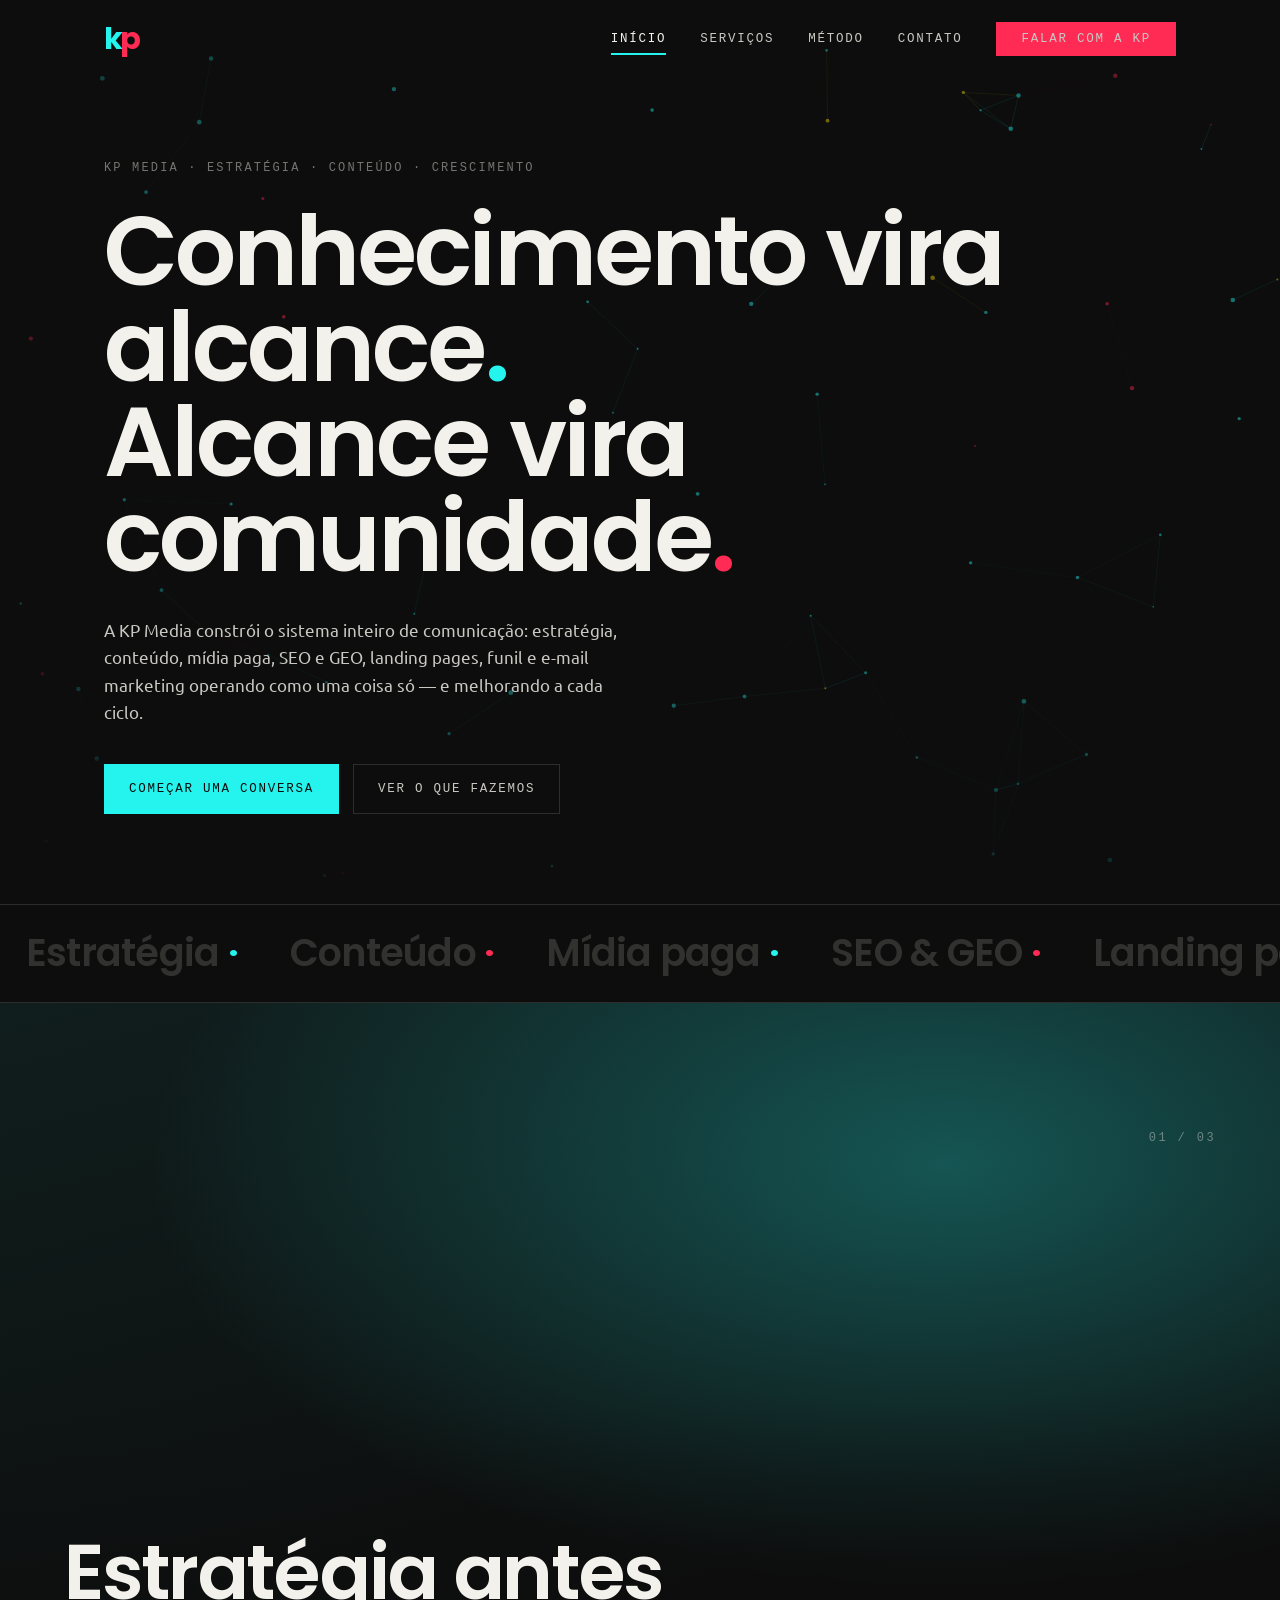
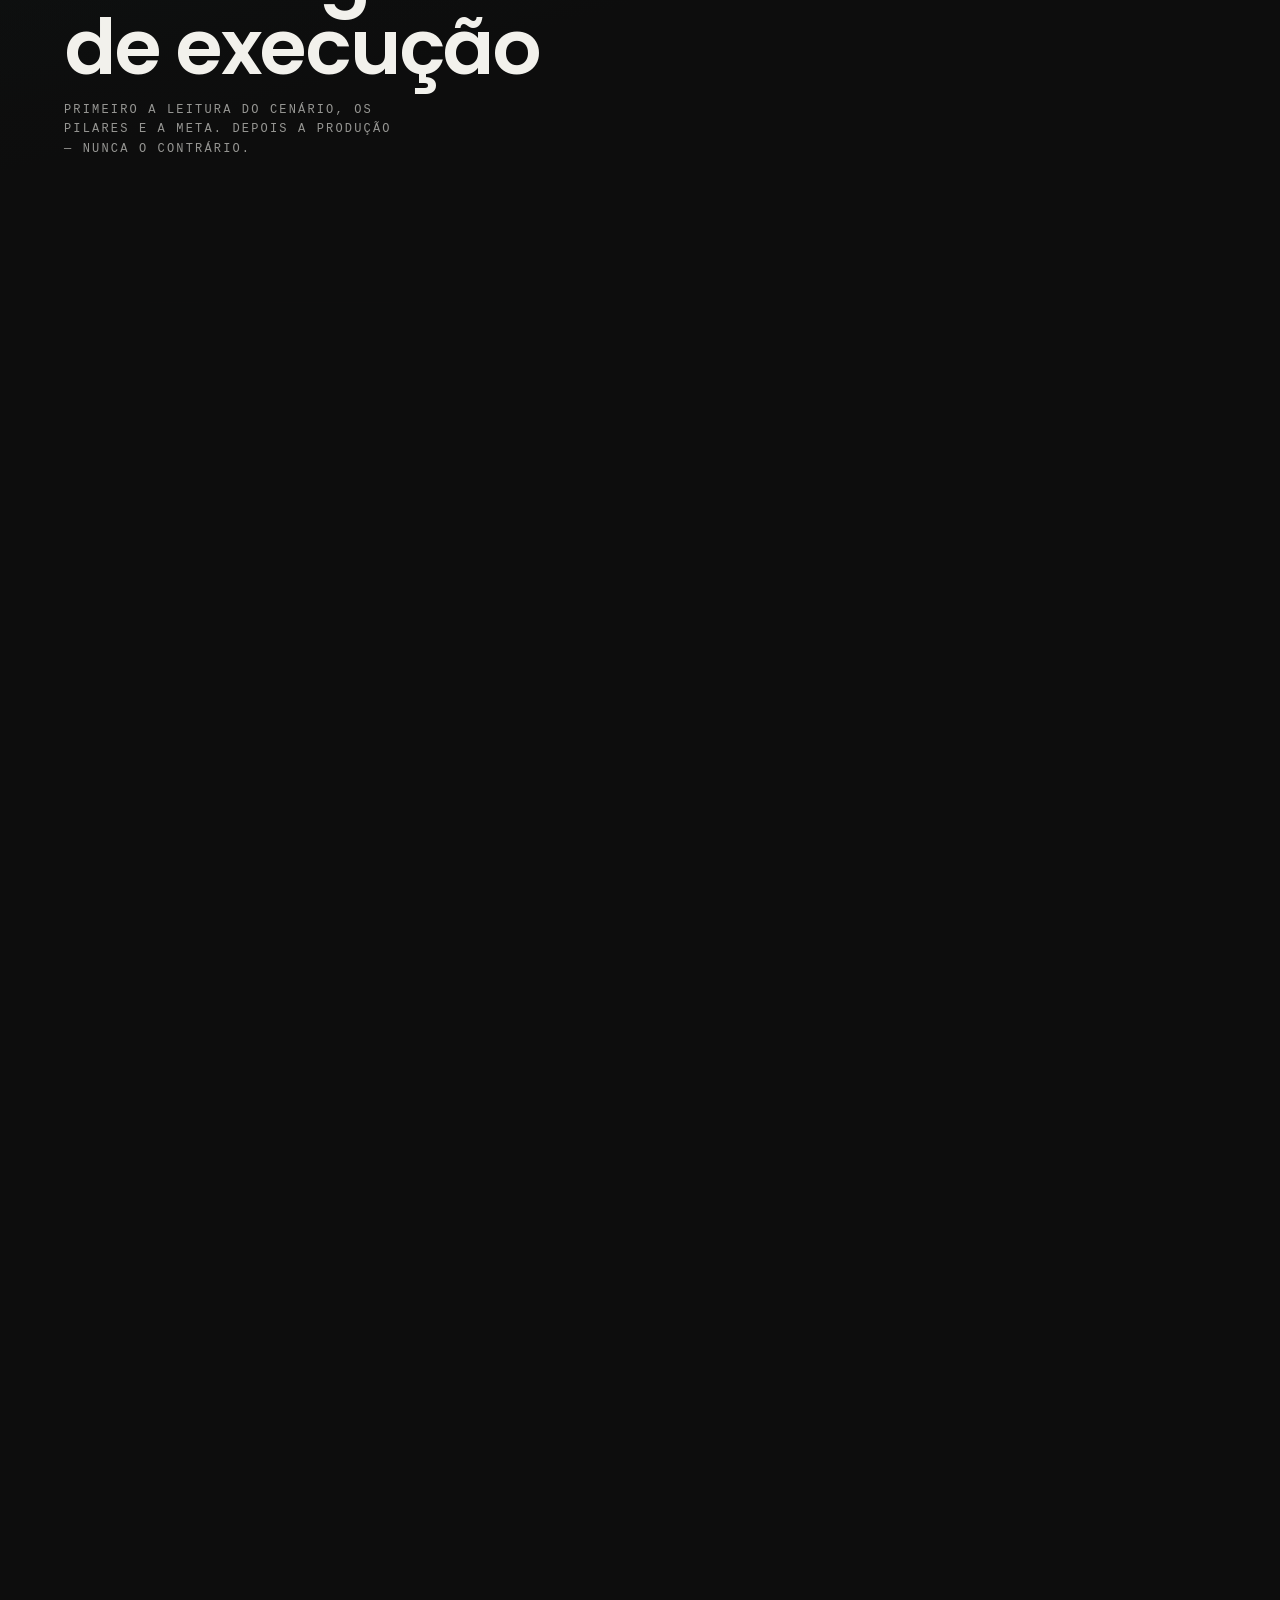
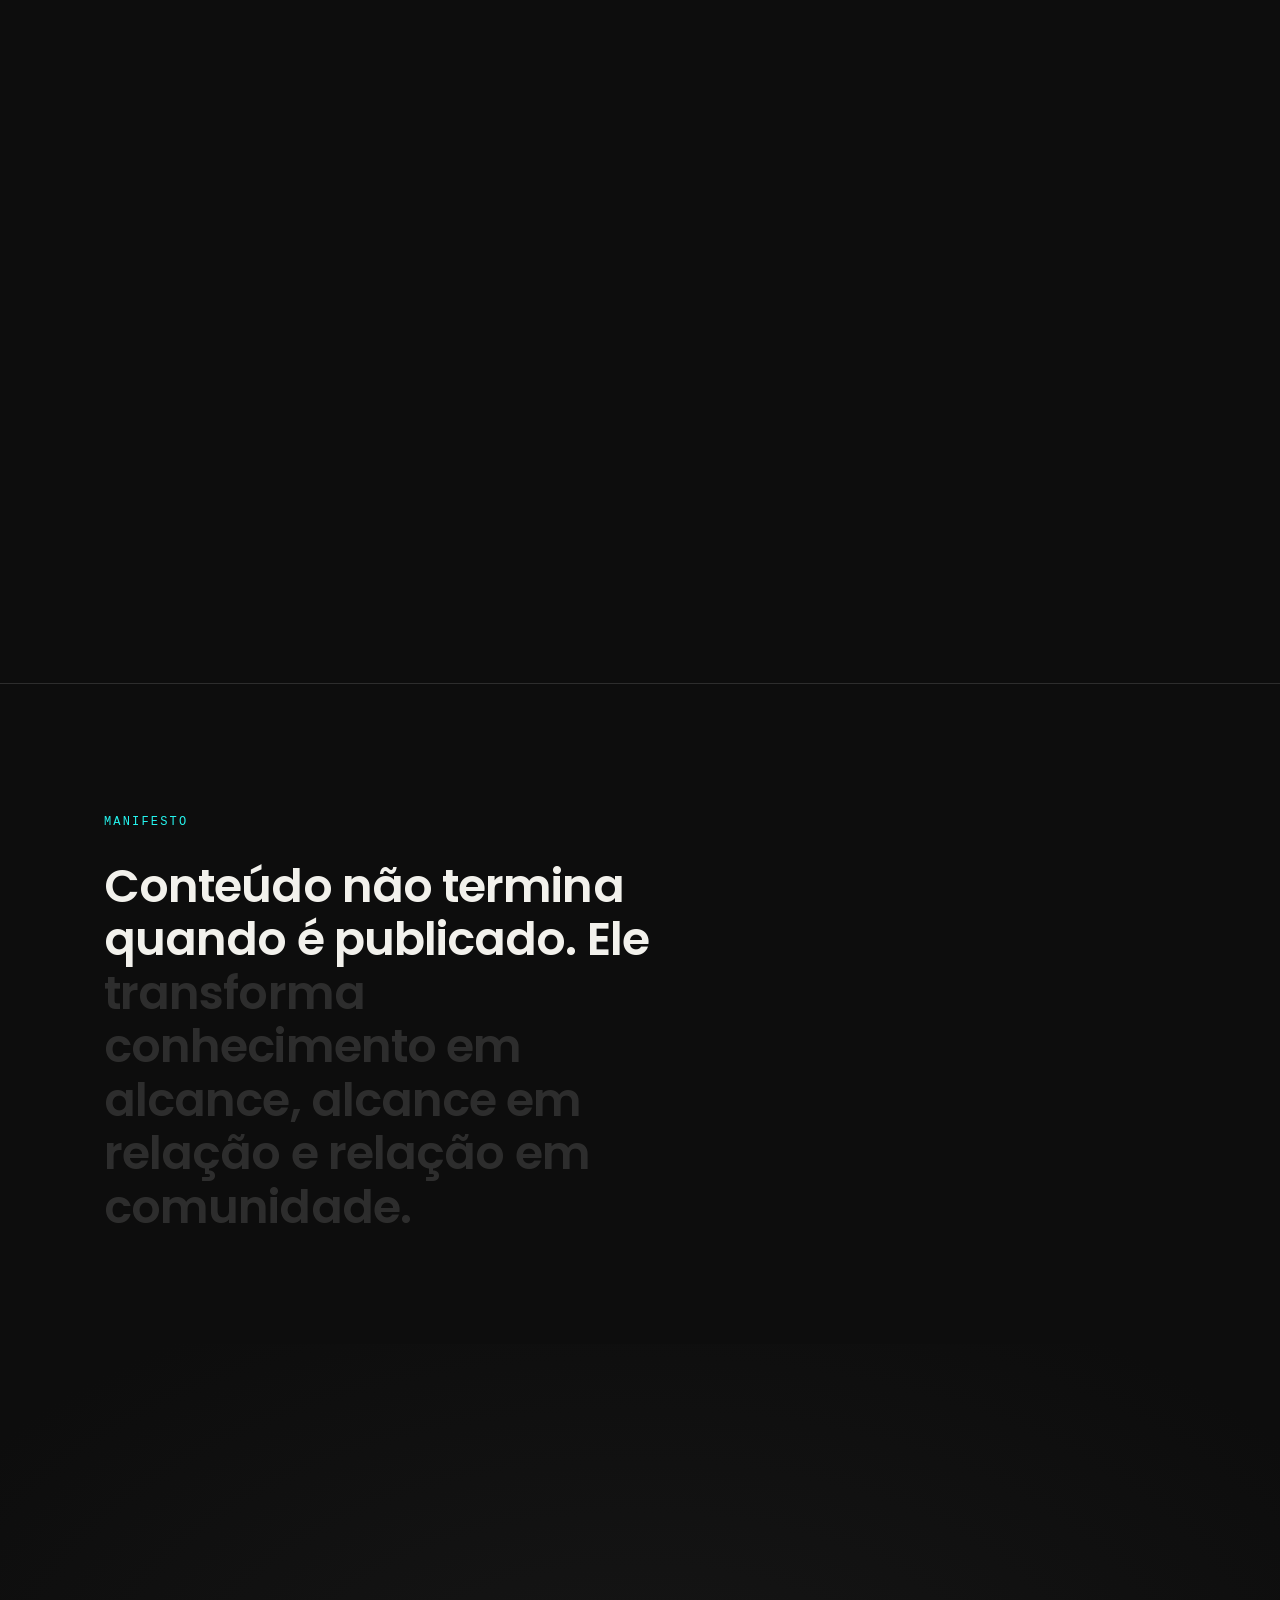
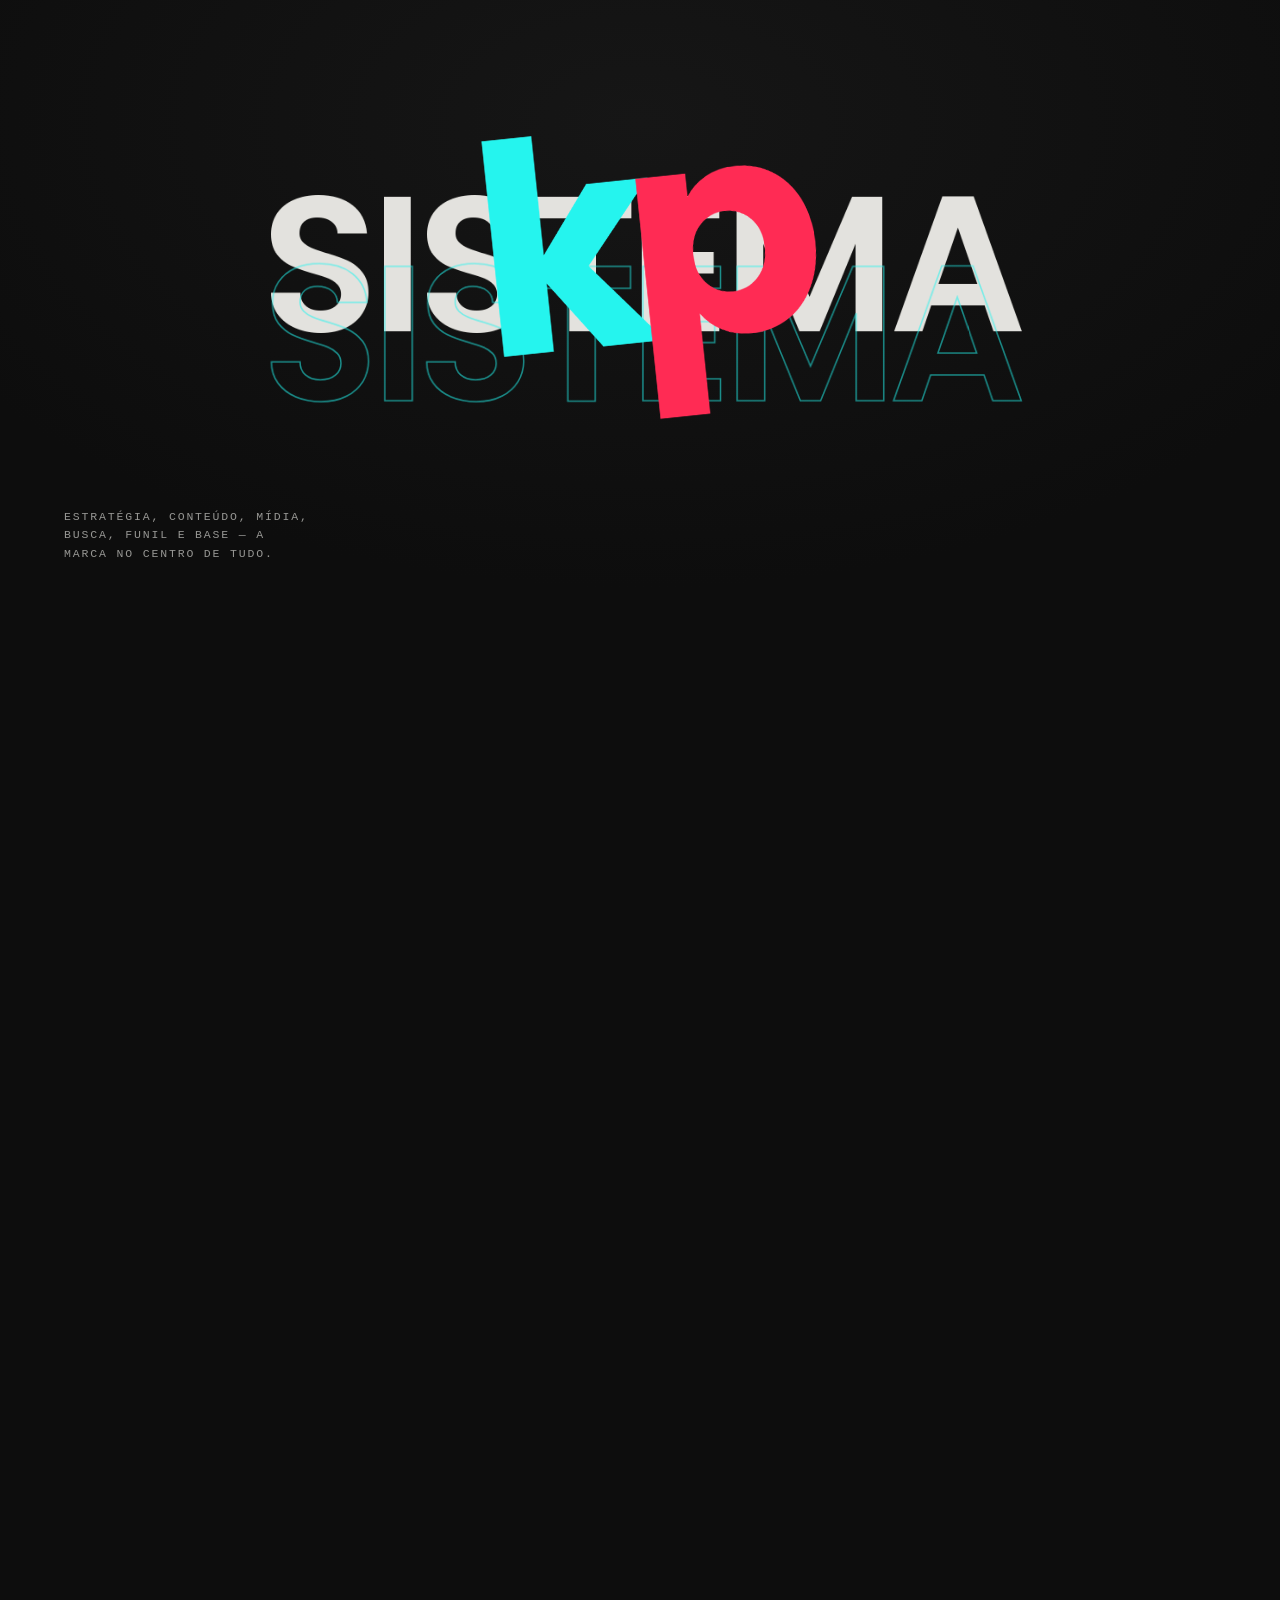
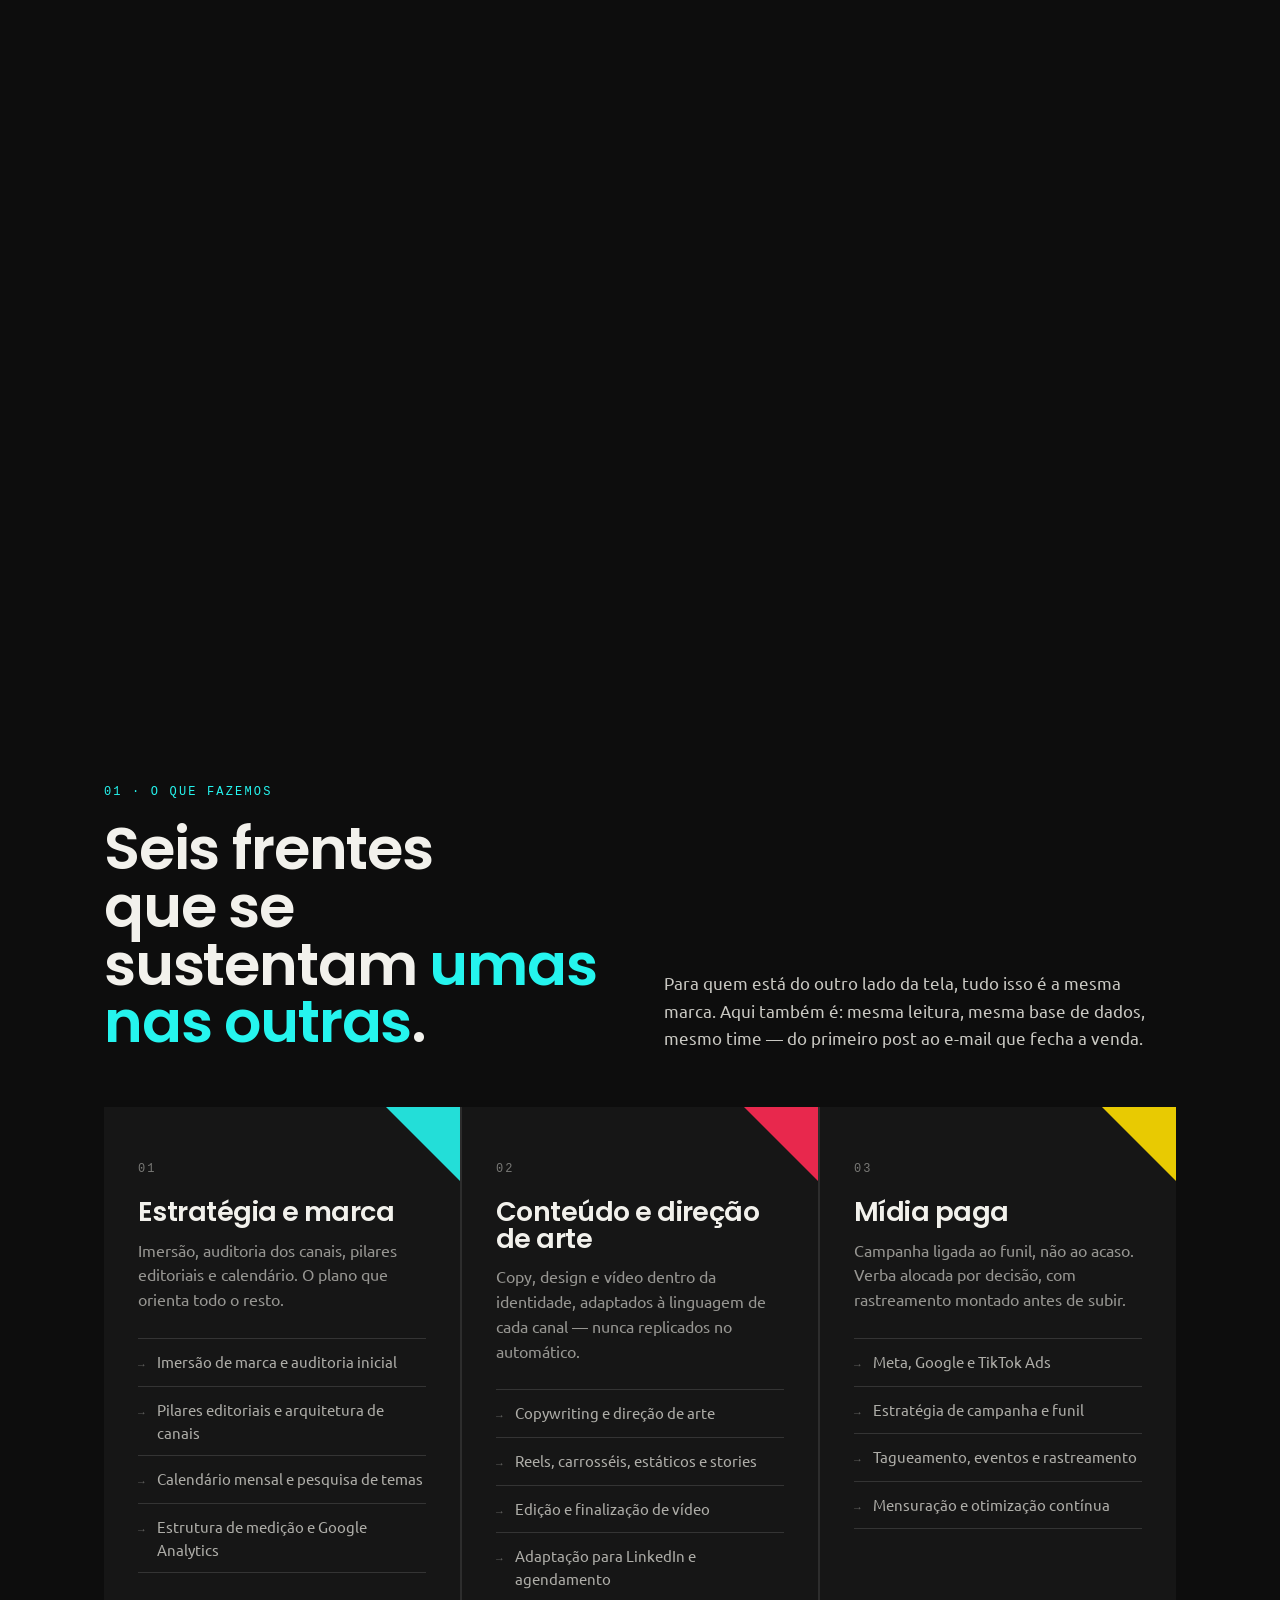
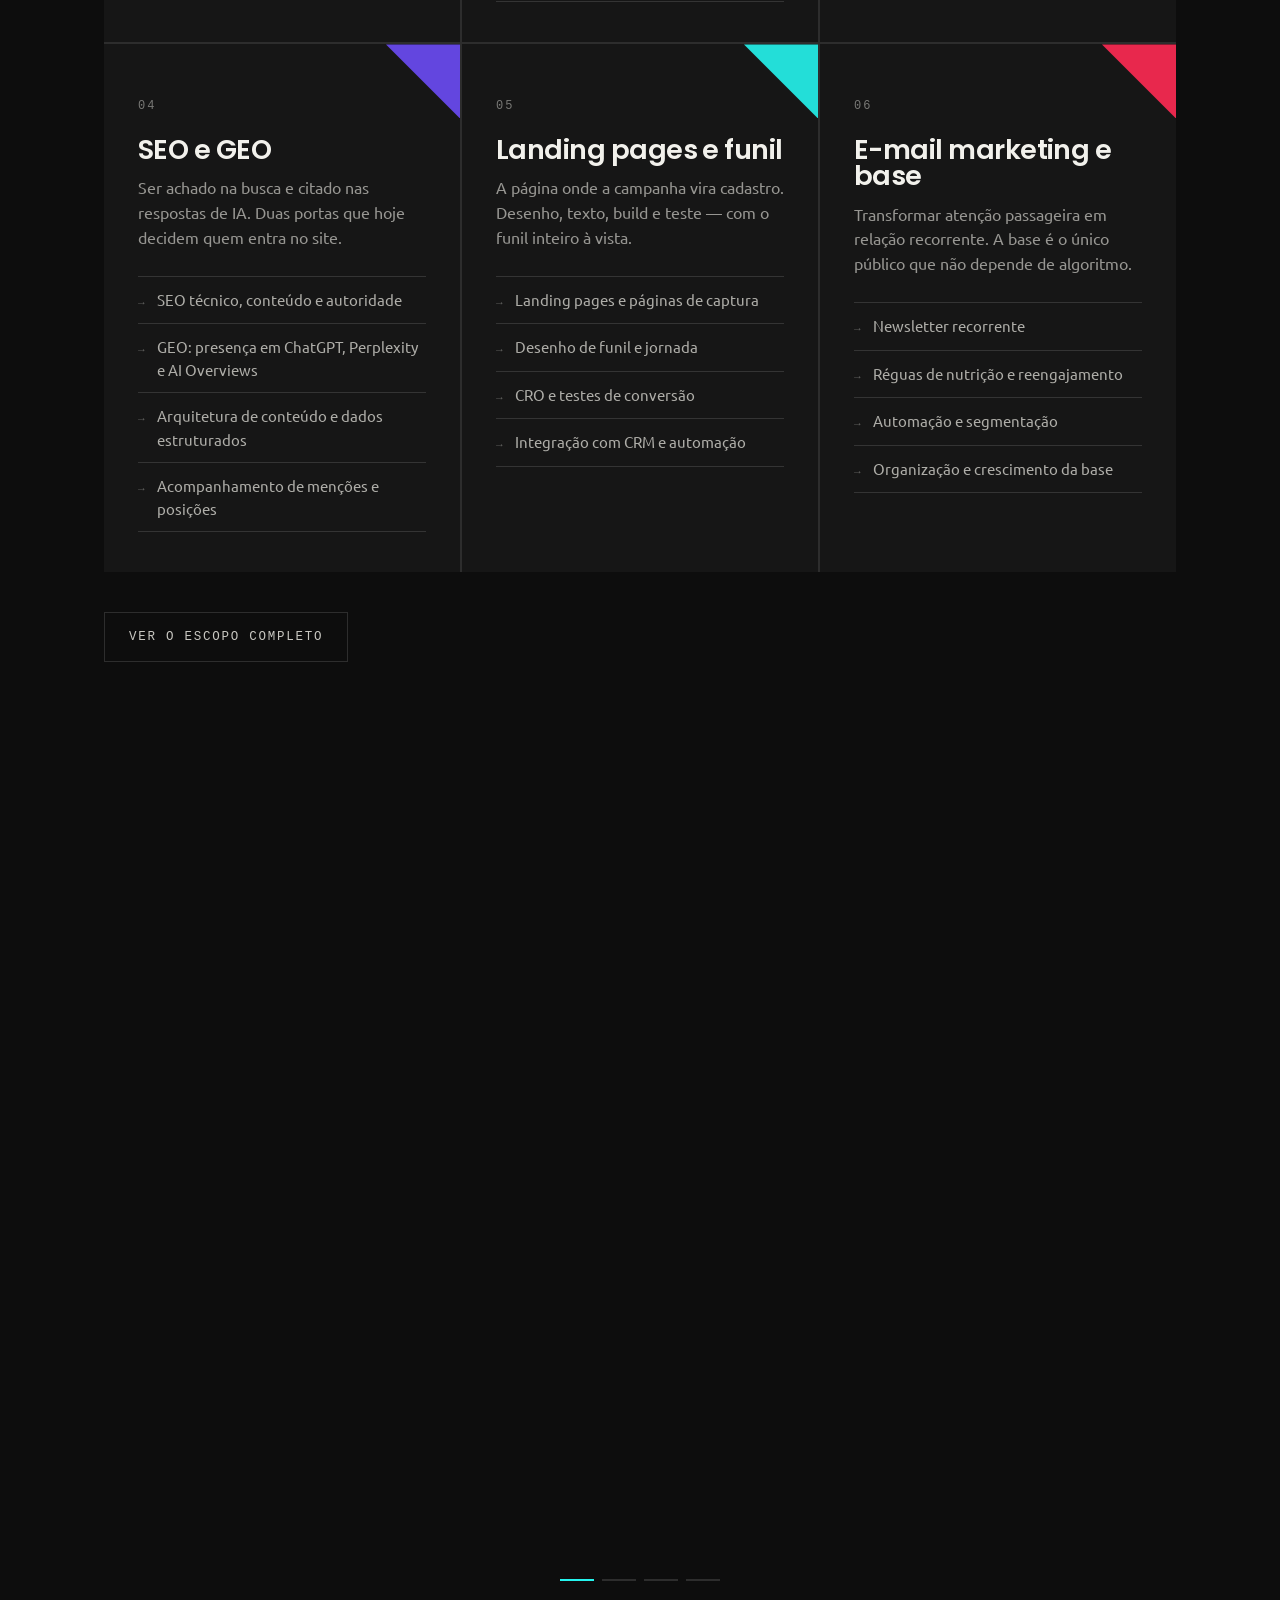
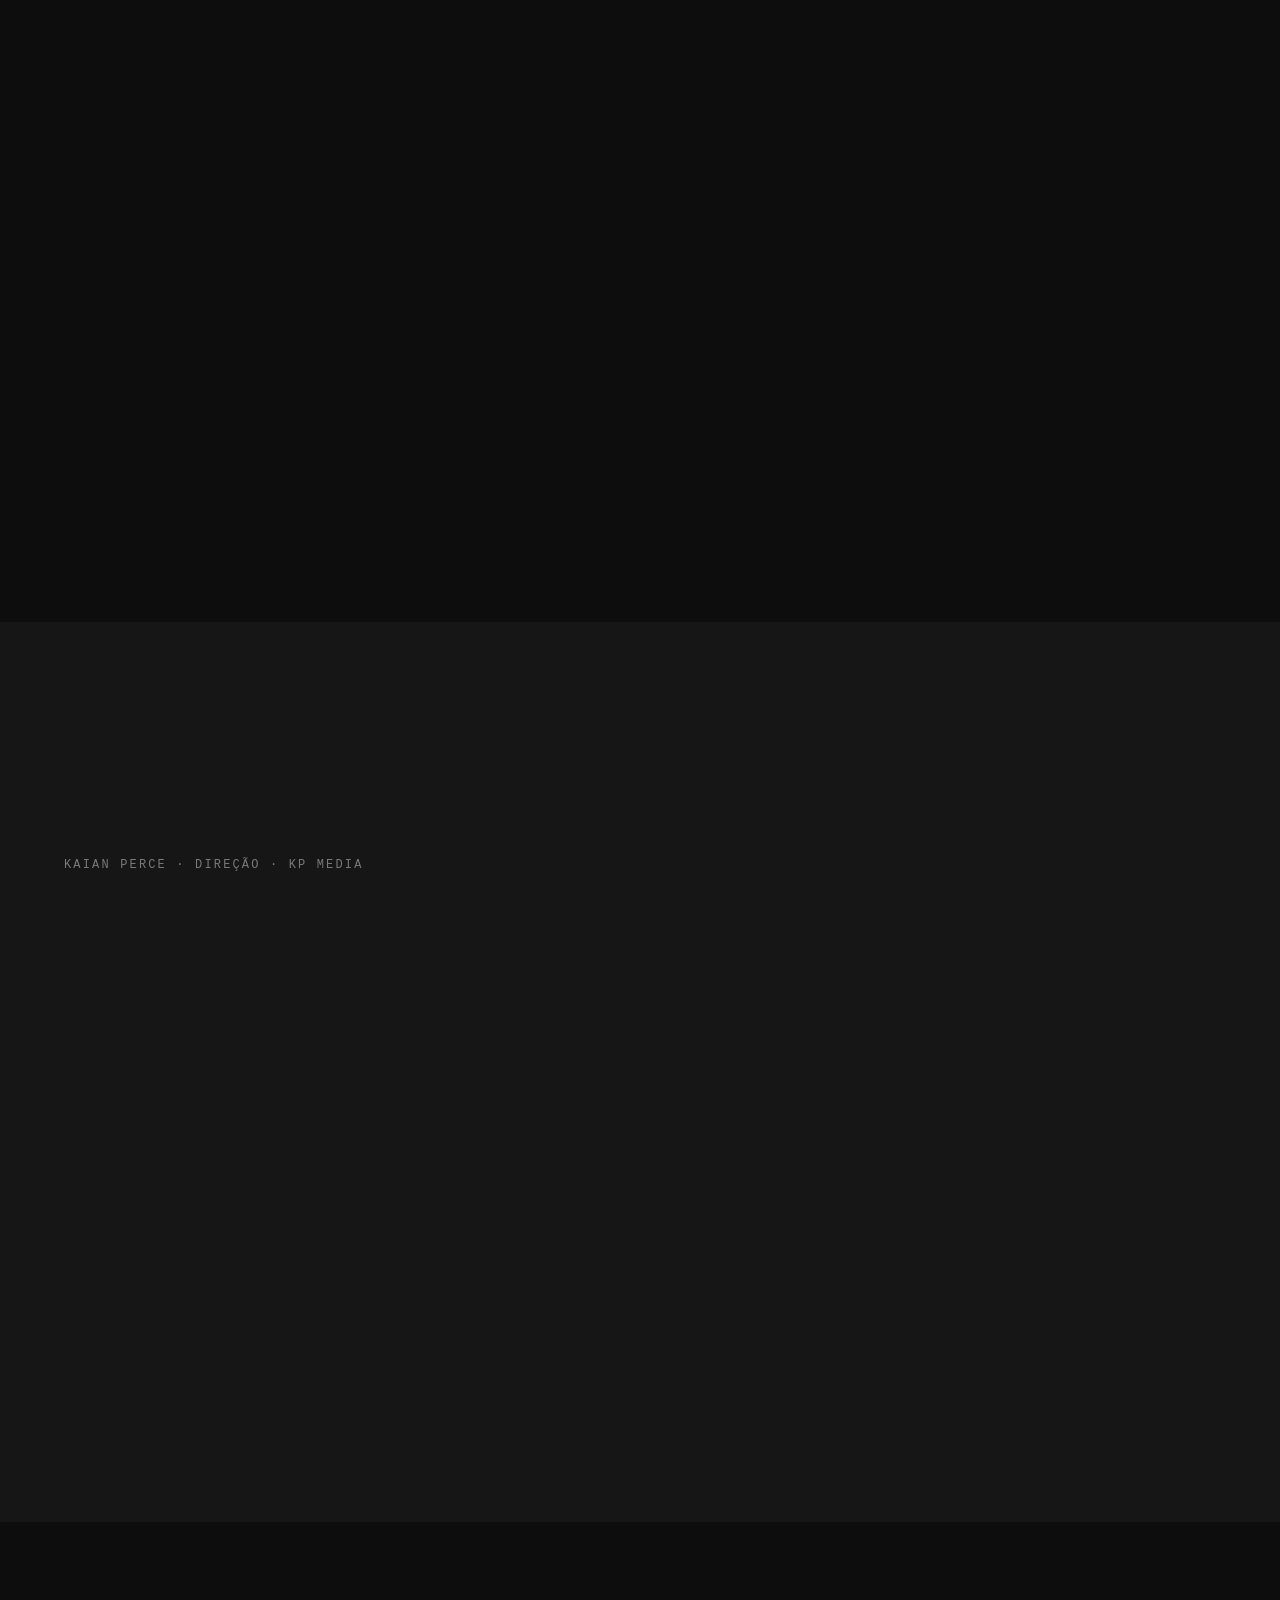
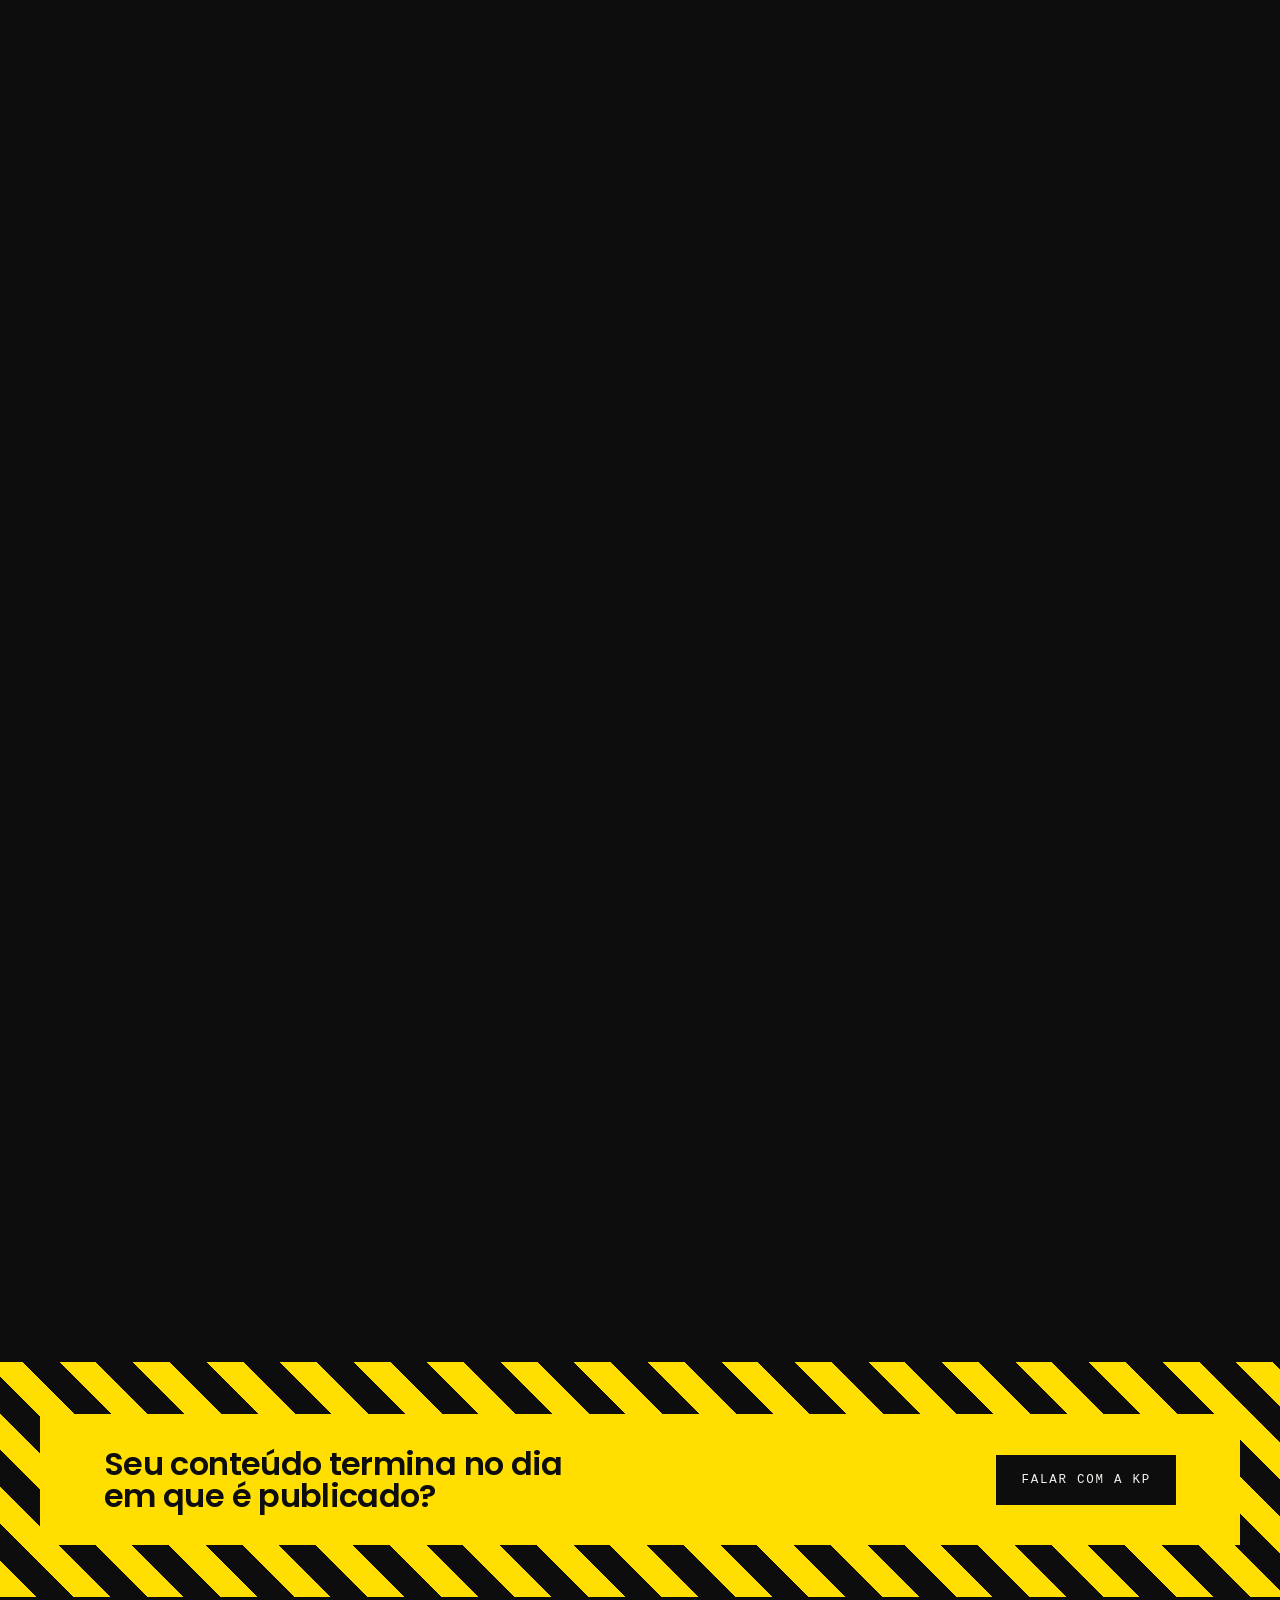
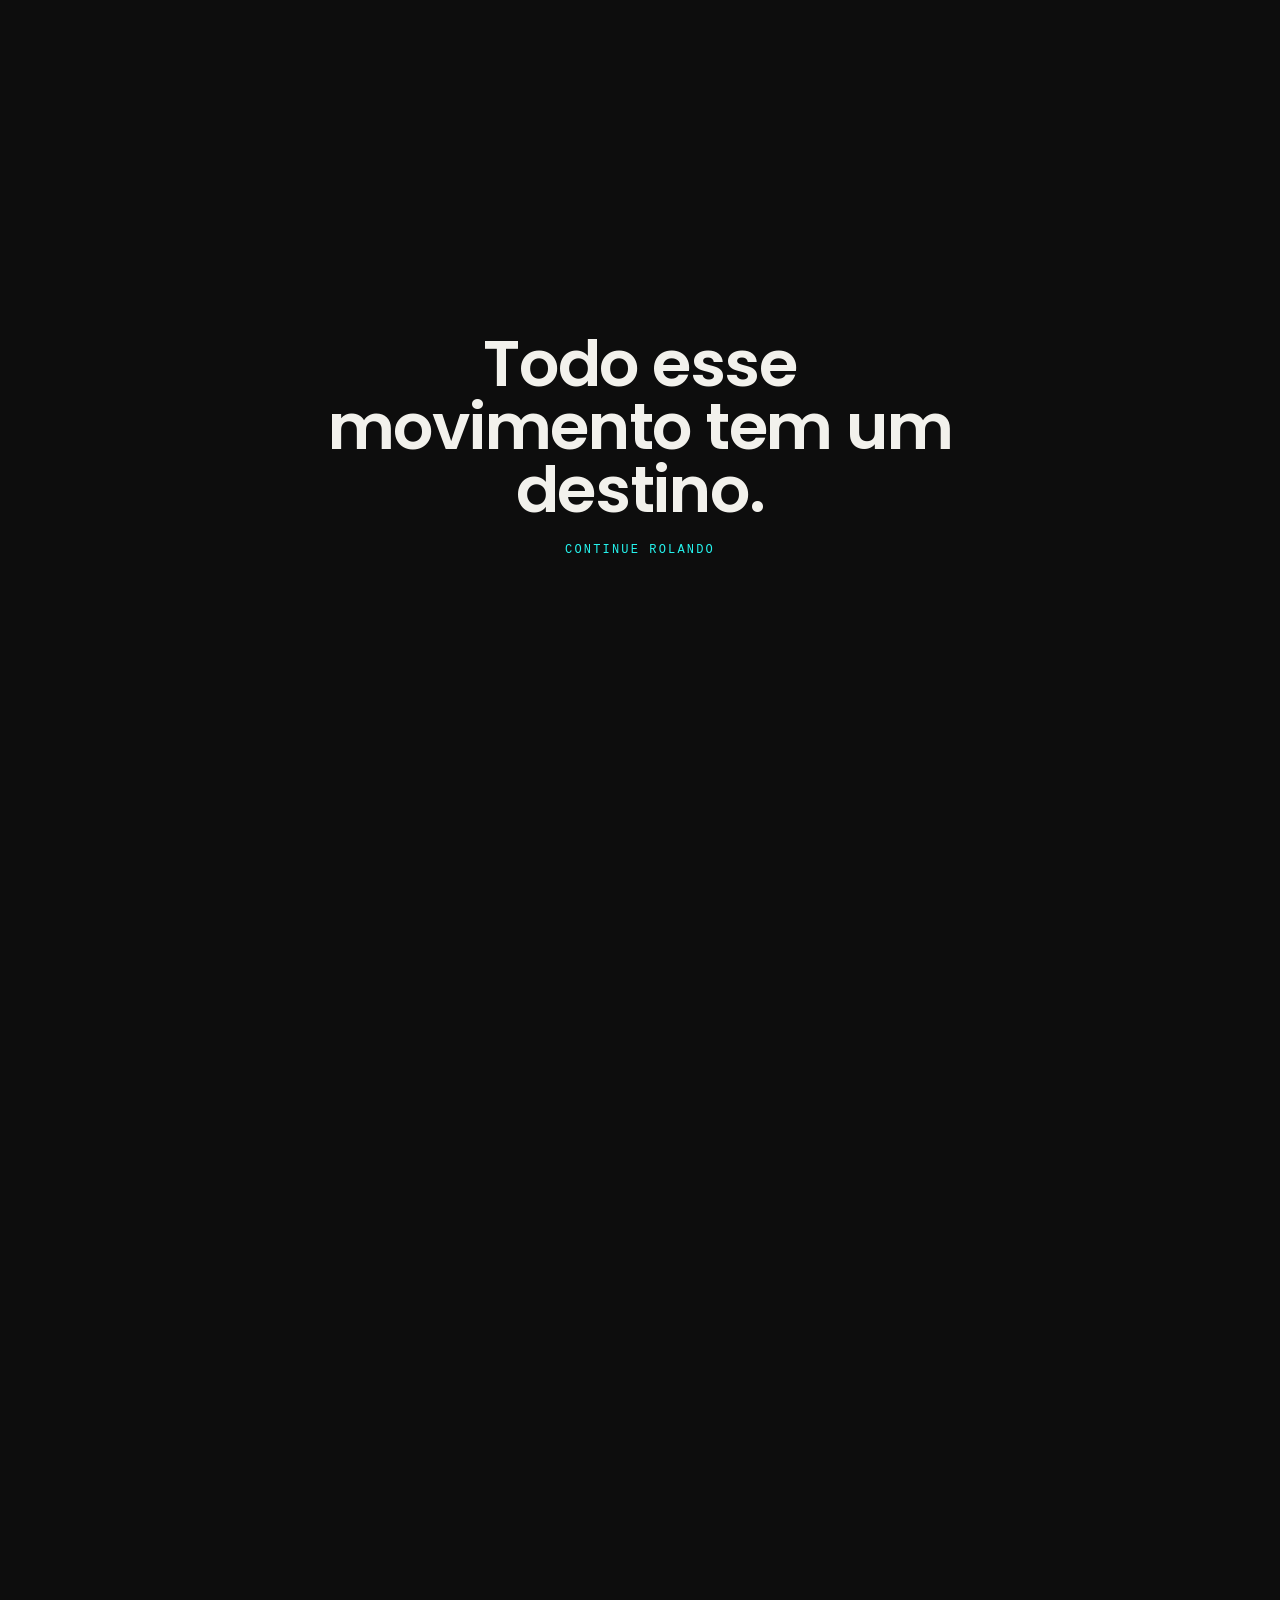
==== index.html @ 2c38775b "Aplica os efeitos do estudo v2: portal, pipeline e raio-X por cursor - portal (18): círculo abre do " ====
<!DOCTYPE html>
<html lang="pt-BR">
<head>
<meta charset="utf-8">
<meta name="viewport" content="width=device-width, initial-scale=1">
<title>KP Media — Conhecimento vira alcance. Alcance vira comunidade.</title>
<meta name="description" content="Estratégia, conteúdo, mídia paga, SEO e GEO, landing pages, funil e e-mail marketing operando como um sistema só.">
<meta name="theme-color" content="#0D0D0D">
<meta property="og:title" content="KP Media — Conhecimento vira alcance. Alcance vira comunidade.">
<meta property="og:description" content="O sistema inteiro de comunicação: estratégia, conteúdo, mídia, busca, funil e base.">
<meta property="og:type" content="website">
<link rel="icon" href="data:image/svg+xml,%3Csvg xmlns='http://www.w3.org/2000/svg' viewBox='0 0 32 32'%3E%3Crect width='32' height='32' fill='%230D0D0D'/%3E%3Ctext x='16' y='25' font-family='Poppins,Ubuntu,sans-serif' font-size='30' font-weight='700' fill='%23FF2B54' text-anchor='middle'%3Ep%3C/text%3E%3C/svg%3E">
<link rel="preconnect" href="https://fonts.googleapis.com">
<link rel="preconnect" href="https://fonts.gstatic.com" crossorigin>
<link href="https://fonts.googleapis.com/css2?family=Poppins:wght@500;600;700&family=Ubuntu:wght@400;500&family=Ubuntu+Sans+Mono:wght@400;500&display=swap" rel="stylesheet">
<link rel="stylesheet" href="assets/css/style.css">
<noscript><style>.fx,.fx__marca,.loader,.cursor{display:none!important}.rise{opacity:1;transform:none}.mask>span{transform:none}</style></noscript>
</head>
<body>

<!-- preloader (só na primeira visita da sessão) -->
<div class="loader" id="loader">
  <div class="loader__in">
    <span class="logo"><span class="k">k</span><span class="p">p</span></span>
    <div class="loader__bar"><i></i></div>
    <span class="loader__num">000 %</span>
  </div>
</div>

<div class="cursor" id="cursor" aria-hidden="true"></div>

<!-- ============================ NAV ============================ -->
<div id="palco">
<header class="nav" id="nav">
  <div class="wrap nav__in">
    <a href="index.html" class="logo" aria-label="KP Media — início"><span class="k">k</span><span class="p">p</span></a>
    <nav class="nav__links" id="menu">
      <a href="index.html" aria-current="page">Início</a>
      <a href="servicos.html">Serviços</a>
      <a href="metodo.html">Método</a>
      <a href="contato.html">Contato</a>
      <a href="contato.html" class="btn btn--rosa" data-magnet><span>Falar com a KP</span></a>
    </nav>
    <button class="nav__toggle" id="toggle" aria-label="Abrir menu" aria-expanded="false" aria-controls="menu">
      <i></i><i></i><i></i>
    </button>
  </div>
  <span class="nav__prog" id="prog" aria-hidden="true"></span>
</header>

<main id="topo">
<!-- ============================ HERO ============================ -->
<section class="hero">
  <canvas class="fundo" data-fundo aria-hidden="true"></canvas>
  <div class="wrap hero__grid">
    <div>
      <span class="label">KP Media · Estratégia · Conteúdo · Crescimento</span>
      <h1 data-hero>
        <span class="mask"><span>Conhecimento vira alcance<span class="dot-c">.</span></span></span>
        <span class="mask"><span>Alcance vira comunidade<span class="dot-r">.</span></span></span>
      </h1>
      <p class="rise" data-delay="2">A KP Media constrói o sistema inteiro de comunicação: estratégia, conteúdo, mídia paga, SEO e GEO, landing pages, funil e e-mail marketing operando como uma coisa só — e melhorando a cada ciclo.</p>
      <div class="hero__cta rise" data-delay="3">
        <a href="contato.html" class="btn btn--ciano" data-magnet><span>Começar uma conversa</span></a>
        <a href="servicos.html" class="btn btn--ghost"><span>Ver o que fazemos</span></a>
      </div>
    </div>
    <!-- Aqui entra a mídia do hero quando houver arquivo:
         <figure class="midia rise" data-delay="1" data-zoom>
           <video src="assets/midia/hero.mp4" poster="assets/midia/hero.jpg"
                  autoplay muted loop playsinline preload="metadata"></video>
         </figure>
         Specs em assets/midia/README.md. Até lá o hero fica só com texto
         sobre o fundo generativo. -->
  </div>
</section>

<!-- ============================ MARQUEE ============================ -->
<div class="marquee" aria-hidden="true">
  <div class="marquee__track">
    <span>Estratégia <b>·</b></span><span>Conteúdo <i>·</i></span><span>Mídia paga <b>·</b></span>
    <span>SEO &amp; GEO <i>·</i></span><span>Landing pages <b>·</b></span><span>Funil <i>·</i></span>
    <span>E-mail marketing <b>·</b></span><span>Dados <i>·</i></span>
  </div>
  <div class="marquee__track">
    <span>Estratégia <b>·</b></span><span>Conteúdo <i>·</i></span><span>Mídia paga <b>·</b></span>
    <span>SEO &amp; GEO <i>·</i></span><span>Landing pages <b>·</b></span><span>Funil <i>·</i></span>
    <span>E-mail marketing <b>·</b></span><span>Dados <i>·</i></span>
  </div>
</div>

<!-- ============================ PILARES EM WIPE (painéis de tela cheia) ============================ -->
<section class="scrub wipes" aria-label="Princípios da KP">
  <div class="scrub__track">
    <div class="scrub__stage">
      <div class="wipe">
        <div class="bg"></div>
        <span class="n">01 / 03</span>
        <h3>Estratégia antes de execução</h3>
        <p>Primeiro a leitura do cenário, os pilares e a meta. Depois a produção — nunca o contrário.</p>
      </div>
      <div class="wipe">
        <div class="bg"></div>
        <span class="n">02 / 03</span>
        <h3>Sistema, não peça solta</h3>
        <p>Cada conteúdo trabalha em várias frentes ao mesmo tempo: autoridade, alcance, base e conversão.</p>
      </div>
      <div class="wipe">
        <div class="bg"></div>
        <span class="n">03 / 03</span>
        <h3>Constância cria memória</h3>
        <p>Ritmo planejado com um mês de antecedência. É a frequência que faz uma marca ser lembrada.</p>
      </div>
    </div>
  </div>
</section>

<!-- ============================ MANIFESTO (acende palavra a palavra) ============================ -->
<section class="manifesto__sec">
  <div class="wrap">
    <span class="label label--ciano rise">Manifesto</span>
    <p class="manifesto" data-palavras style="margin-top:28px">
      Conteúdo não termina quando é publicado. Ele transforma conhecimento em {ciano}alcance, alcance em relação e relação em {rosa}comunidade.
    </p>
  </div>
</section>

<!-- ============================ OCLUSÃO (o monograma atravessa a palavra) ============================ -->
<section class="scrub oclu" aria-label="KP Media">
  <div class="scrub__track">
    <div class="scrub__stage">
      <h2 class="tras" aria-hidden="true">SISTEMA</h2>
      <div class="obj" aria-hidden="true"><span class="k">k</span><span class="p">p</span></div>
      <h2 class="frente" aria-hidden="true">SISTEMA</h2>
      <p class="cap">Estratégia, conteúdo, mídia, busca, funil e base — a marca no centro de tudo.</p>
    </div>
  </div>
</section>

<!-- ============================ SERVIÇOS ============================ -->
<section class="sec" id="servicos">
  <div class="wrap">
    <div class="sec__head rise">
      <div>
        <span class="label label--ciano">01 · O que fazemos</span>
        <h2 style="margin-top:18px">Seis frentes<br>que se sustentam <em>umas nas outras</em>.</h2>
      </div>
      <p>Para quem está do outro lado da tela, tudo isso é a mesma marca. Aqui também é: mesma leitura, mesma base de dados, mesmo time — do primeiro post ao e-mail que fecha a venda.</p>
    </div>

    <div class="cards rise" data-delay="1">
      <article class="card">
        <span class="label">01</span>
        <h3>Estratégia e marca</h3>
        <p>Imersão, auditoria dos canais, pilares editoriais e calendário. O plano que orienta todo o resto.</p>
        <ul>
          <li><span>→</span> Imersão de marca e auditoria inicial</li>
          <li><span>→</span> Pilares editoriais e arquitetura de canais</li>
          <li><span>→</span> Calendário mensal e pesquisa de temas</li>
          <li><span>→</span> Estrutura de medição e Google Analytics</li>
        </ul>
      </article>

      <article class="card">
        <span class="label">02</span>
        <h3>Conteúdo e direção de arte</h3>
        <p>Copy, design e vídeo dentro da identidade, adaptados à linguagem de cada canal — nunca replicados no automático.</p>
        <ul>
          <li><span>→</span> Copywriting e direção de arte</li>
          <li><span>→</span> Reels, carrosséis, estáticos e stories</li>
          <li><span>→</span> Edição e finalização de vídeo</li>
          <li><span>→</span> Adaptação para LinkedIn e agendamento</li>
        </ul>
      </article>

      <article class="card">
        <span class="label">03</span>
        <h3>Mídia paga</h3>
        <p>Campanha ligada ao funil, não ao acaso. Verba alocada por decisão, com rastreamento montado antes de subir.</p>
        <ul>
          <li><span>→</span> Meta, Google e TikTok Ads</li>
          <li><span>→</span> Estratégia de campanha e funil</li>
          <li><span>→</span> Tagueamento, eventos e rastreamento</li>
          <li><span>→</span> Mensuração e otimização contínua</li>
        </ul>
      </article>

      <article class="card">
        <span class="label">04</span>
        <h3>SEO e GEO</h3>
        <p>Ser achado na busca e citado nas respostas de IA. Duas portas que hoje decidem quem entra no site.</p>
        <ul>
          <li><span>→</span> SEO técnico, conteúdo e autoridade</li>
          <li><span>→</span> GEO: presença em ChatGPT, Perplexity e AI Overviews</li>
          <li><span>→</span> Arquitetura de conteúdo e dados estruturados</li>
          <li><span>→</span> Acompanhamento de menções e posições</li>
        </ul>
      </article>

      <article class="card">
        <span class="label">05</span>
        <h3>Landing pages e funil</h3>
        <p>A página onde a campanha vira cadastro. Desenho, texto, build e teste — com o funil inteiro à vista.</p>
        <ul>
          <li><span>→</span> Landing pages e páginas de captura</li>
          <li><span>→</span> Desenho de funil e jornada</li>
          <li><span>→</span> CRO e testes de conversão</li>
          <li><span>→</span> Integração com CRM e automação</li>
        </ul>
      </article>

      <article class="card">
        <span class="label">06</span>
        <h3>E-mail marketing e base</h3>
        <p>Transformar atenção passageira em relação recorrente. A base é o único público que não depende de algoritmo.</p>
        <ul>
          <li><span>→</span> Newsletter recorrente</li>
          <li><span>→</span> Réguas de nutrição e reengajamento</li>
          <li><span>→</span> Automação e segmentação</li>
          <li><span>→</span> Organização e crescimento da base</li>
        </ul>
      </article>
    </div>

    <div class="hero__cta rise" data-delay="2" style="margin-top:40px">
      <a href="servicos.html" class="btn btn--ghost"><span>Ver o escopo completo</span></a>
    </div>
  </div>
</section>

<!-- ============================ O RITMO (contador gigante em scrub) ============================ -->
<section class="scrub contador" aria-label="O ritmo da operação">
  <div class="scrub__track">
    <div class="scrub__stage">
      <div class="item">
        <p class="n"><u data-alvo="15">0</u> dias</p>
        <p class="lede">do começo do contrato até as primeiras publicações no ar</p>
      </div>
      <div class="item">
        <p class="n"><u data-alvo="90">0</u> dias</p>
        <p class="lede">em três fases: fundação, ritmo e inteligência de dados</p>
      </div>
      <div class="item">
        <p class="n"><u data-alvo="11">0</u> etapas</p>
        <p class="lede">no ciclo mensal, do tema à leitura do resultado</p>
      </div>
      <div class="item">
        <p class="n"><u data-alvo="1">0</u> relatório</p>
        <p class="lede">por mês — e ele termina em recomendação, não em print</p>
      </div>
      <div class="eixo" aria-hidden="true"><i class="on"></i><i></i><i></i><i></i></div>
    </div>
  </div>
</section>
<section class="sec sec--top so-mobile">
  <div class="wrap">
    <span class="label label--rosa rise">02 · O ritmo</span>
    <h2 class="rise" style="margin:18px 0 44px;font-size:clamp(30px,4vw,52px);color:var(--off)">Como a operação roda, mês a mês.</h2>
    <div class="stats rise" data-delay="1">
      <div class="stat"><b data-count="15" data-suffix=" dias">0</b><p>do começo do contrato até as primeiras publicações no ar.</p></div>
      <div class="stat"><b data-count="90" data-suffix=" dias">0</b><p>em três fases: fundação, ritmo e inteligência de dados.</p></div>
      <div class="stat"><b data-count="11" data-suffix="">0</b><p>etapas no ciclo mensal, do tema à leitura do resultado.</p></div>
      <div class="stat"><b data-count="1" data-suffix="">0</b><p>relatório por mês — e ele termina em recomendação, não em print.</p></div>
    </div>
  </div>
</section>

<!-- ============================ CITAÇÃO (tipo em scrub) ============================ -->
<section class="scrub tipo" aria-label="Citação">
  <div class="scrub__track">
    <div class="scrub__stage">
      <span class="label">Kaian Perce · Direção · KP Media</span>
      <div style="margin-top:26px">
        <span class="linha"><i>A gente não faz</i></span>
        <span class="linha"><i>só <em>conteúdo</em>. Constrói</i></span>
        <span class="linha"><i>o <b>sistema</b> que faz</i></span>
        <span class="linha"><i>a marca crescer.</i></span>
      </div>
      <p class="ass label">Estratégia · Conteúdo · Crescimento</p>
    </div>
  </div>
</section>
<section class="quote so-mobile">
  <div class="wrap">
    <figure class="rise">
      <blockquote>
        <q>A gente não faz só conteúdo. Constrói o <em>sistema</em> que faz a marca crescer.</q>
      </blockquote>
      <figcaption class="label">Kaian Perce · Direção · KP Media</figcaption>
    </figure>
  </div>
</section>
</main>

<!-- ============================ FAIXA 45° ============================ -->
<section class="stripe">
  <div class="stripe__in">
    <h3>Seu conteúdo termina no dia em que é publicado?</h3>
    <a href="contato.html" class="btn btn--preto" data-magnet><span>Falar com a KP</span></a>
  </div>
</section>

<!-- ============================ PORTAL (do escuro para o claro) ============================ -->
<section class="scrub portal" aria-label="Do outro lado do sistema">
  <div class="scrub__track">
    <div class="scrub__stage">
      <div class="fora">
        <div>
          <h2>Todo esse movimento tem um destino.</h2>
          <span class="label label--ciano">Continue rolando</span>
        </div>
      </div>
      <div class="anel" aria-hidden="true"></div>
      <div class="dentro">
        <div>
          <h2>A sua marca <em>do outro lado</em>.</h2>
          <a href="contato.html" class="btn btn--rosa" data-magnet><span>Começar agora</span></a>
        </div>
      </div>
    </div>
  </div>
</section>

<!-- ============================ CTA ============================ -->
<section class="cta" id="contato">
  <div class="wrap">
    <span class="label rise">03 · Contato</span>
    <h2 class="rise" data-delay="1" style="margin-top:18px">Vamos montar o seu sistema<span class="dot-c">.</span></h2>
    <p class="rise" data-delay="2">Conte onde a marca está hoje e o que precisa acontecer. Em até 2 dias úteis você recebe uma leitura do cenário — com as frentes que fazem sentido começar, e as que podem esperar.</p>
    <div class="cta__row rise" data-delay="3">
      <a href="contato.html" class="btn btn--rosa" data-magnet><span>Pedir uma leitura</span></a>
      <a href="mailto:contato@kpmedia.com.br" class="btn btn--claro"><span>contato@kpmedia.com.br</span></a>
    </div>
  </div>
</section>

<!-- ============================ FOOTER ============================ -->
<footer class="ft">
  <div class="wrap">
    <div class="ft__grid">
      <div>
        <span class="logo"><span class="k">k</span><span class="p">p</span></span>
        <p style="margin-top:16px;font-size:15px;color:rgba(201,200,194,.6);max-width:34ch">
          Estratégia. Conteúdo. Crescimento.
        </p>
      </div>
      <div>
        <h4>Navegar</h4>
        <a href="index.html">Início</a>
        <a href="servicos.html">Serviços</a>
        <a href="metodo.html">Método</a>
        <a href="contato.html">Contato</a>
      </div>
      <div>
        <h4>Falar</h4>
        <a href="mailto:contato@kpmedia.com.br">contato@kpmedia.com.br</a>
        <a href="#" data-no-transition>Instagram</a>
        <a href="#" data-no-transition>LinkedIn</a>
      </div>
    </div>
    <div class="ft__bar">
      <span class="label">© 2026 KP Media · Todos os direitos reservados</span>
      <span class="label">Brand guidelines v1.0</span>
    </div>
    <div class="ft__rule" aria-hidden="true"><i></i><i></i><i></i><i></i></div>
  </div>
</footer>
</div><!-- /palco -->

<script src="assets/js/fx.js"></script>
<script src="assets/js/scroll.js"></script>
<script src="assets/js/fundo.js"></script>
<script src="assets/js/scrub.js"></script>
<script src="assets/js/main.js"></script>
</body>
</html>
---- assets/css/style.css ----
/* ============================================================
   KP MEDIA — folha de estilo única
   Tokens do Manual de Marca v1.0 (2026)
   Proporção alvo: 60% preto · 20% ciano · 15% rosa · 5% apoio
   ============================================================ */
:root{
  --preto:#0D0D0D;
  --grafite:#161616;
  --grafite-2:#1c1c1c;
  --ciano:#25F4EE;
  --rosa:#FF2B54;
  --off:#F2F1EC;
  --amarelo:#FFDE00;
  --violeta:#6C4CF5;
  --corpo-escuro:#C9C8C2;   /* corpo sobre fundo escuro — nunca branco puro */
  --linha:rgba(242,241,236,.14);

  --titulo:'Poppins','Ubuntu',system-ui,sans-serif;   /* fallback de All Round Gothic */
  --texto:'Ubuntu',system-ui,sans-serif;
  --mono:'Ubuntu Sans Mono',ui-monospace,monospace;

  --max:1200px;
  --gut:clamp(20px,5vw,64px);

  --ease:cubic-bezier(.22,1,.36,1);      /* saída suave, entrada rápida */
  --ease-io:cubic-bezier(.76,0,.24,1);   /* cortinas e painéis */
}

*,*::before,*::after{box-sizing:border-box}
html{-webkit-text-size-adjust:100%}
html.smooth{scroll-behavior:smooth}
body{
  margin:0;background:var(--preto);color:var(--corpo-escuro);
  font-family:var(--texto);font-size:17px;line-height:1.6;
  -webkit-font-smoothing:antialiased;overflow-x:hidden;
}
img{max-width:100%;display:block}
a{color:inherit}
::selection{background:var(--ciano);color:var(--preto)}

h1,h2,h3{font-family:var(--titulo);font-weight:600;letter-spacing:-.02em;line-height:.98;margin:0;font-style:normal}
p{margin:0;max-width:66ch}

.wrap{width:100%;max-width:var(--max);margin:0 auto;padding-inline:var(--gut)}
.only-desk{display:block}

/* label mono — único lugar com caixa alta, junto de botões */
.label{
  font-family:var(--mono);font-size:12px;letter-spacing:.18em;
  text-transform:uppercase;color:rgba(242,241,236,.45);display:inline-block;
}
.label--ciano{color:var(--ciano)}
.label--rosa{color:var(--rosa)}
.label--amarelo{color:var(--amarelo)}

/* ---------- Logotipo (PLACEHOLDER) ----------
   O manual proíbe redesenhar o monograma em fonte.
   Trocar este bloco pelo SVG oficial de kp antes de publicar. */
.logo{
  font-family:var(--titulo);font-weight:700;font-size:30px;letter-spacing:-.06em;
  line-height:1;display:inline-block;text-decoration:none;
}
.logo .k{color:var(--ciano);display:inline-block;transition:transform .35s var(--ease)}
.logo .p{color:var(--rosa);margin-left:-.04em;display:inline-block;transition:transform .35s var(--ease)}
.logo:hover .k{transform:translateY(-3px)}
.logo:hover .p{transform:translateY(3px)}

/* ============================================================
   MOTOR DE TRANSIÇÕES (FX)
   O modo ativo fica em html[data-fx="..."]; o palco é o conteúdo
   da página e as camadas do efeito vivem em .fx (montadas por JS).
   ============================================================ */
#palco{transform-origin:50% 50%}
.fx{position:fixed;inset:0;z-index:120;pointer-events:none;overflow:hidden}
.fx__marca{
  position:fixed;inset:0;z-index:121;display:grid;place-items:center;pointer-events:none;
  opacity:0;transition:opacity .25s ease;
}
.fx__marca .logo{font-size:44px}
html[data-fx="portal"] .fx.is-out ~ .fx__marca,
html[data-fx="cortina"] .fx.is-out ~ .fx__marca{opacity:1}

/* ---- 1. Cortina: colunas com borda de marca ---- */
.fx .col{position:absolute;inset:0;display:flex}
.fx .col i{
  flex:1;background:var(--grafite);border-block:8px solid var(--ciano);
  transform:scaleY(0);transform-origin:bottom;transition:transform .42s var(--ease-io);
}
.fx .col i:nth-child(2){border-block-color:var(--rosa);transition-delay:45ms}
.fx .col i:nth-child(3){border-block-color:var(--amarelo);transition-delay:90ms}
.fx .col i:nth-child(4){border-block-color:var(--violeta);transition-delay:135ms}
.fx .col i:nth-child(5){transition-delay:180ms}
.fx.is-out .col i{transform:scaleY(1);transform-origin:bottom}
.fx.cobre .col i{transform:scaleY(1);transform-origin:top;transition:none}
.fx.is-in .col i{transform:scaleY(0);transform-origin:top;transition:transform .42s var(--ease-io)}

/* ---- 2. Portal: zoom + desfoque com flash ciano ---- */
.fx .flash{
  position:absolute;inset:0;opacity:0;transform:scale(.7);
  background:radial-gradient(circle at 50% 50%,rgba(37,244,238,.28),rgba(255,43,84,.1) 40%,rgba(13,13,13,0) 70%),var(--preto);
  transition:opacity .34s var(--ease),transform .45s var(--ease);
}
.fx.is-out .flash{opacity:1;transform:scale(1.25)}
.fx.cobre .flash{opacity:1;transform:scale(1.25);transition:none}
.fx.is-in .flash{opacity:0;transform:scale(1.6);transition:opacity .34s var(--ease),transform .45s var(--ease)}
html[data-fx="portal"] #palco.sai{animation:portalOut .42s var(--ease) both}
html[data-fx="portal"] #palco.entra{animation:portalIn .62s var(--ease) both}
@keyframes portalOut{to{transform:scale(1.04);filter:blur(9px);opacity:0}}
@keyframes portalIn{from{transform:scale(.975);filter:blur(10px);opacity:0}}

/* ---- 3. Glitch: fatias curtas, sem estrobo nem inversão de tela cheia ---- */
html[data-fx="glitch"] #palco.sai{animation:glitchOut .38s var(--ease-io) both}
html[data-fx="glitch"] #palco.entra{animation:glitchIn .42s var(--ease-io) both}
@keyframes glitchOut{
  0%{clip-path:inset(0 0 0 0);transform:none}
  30%{clip-path:inset(0 0 34% 0);transform:translate3d(-9px,0,0)}
  60%{clip-path:inset(26% 0 12% 0);transform:translate3d(11px,0,0)}
  100%{clip-path:inset(48% 0 48% 0);transform:none;opacity:0}
}
@keyframes glitchIn{
  0%{clip-path:inset(48% 0 48% 0);opacity:0}
  35%{clip-path:inset(18% 0 26% 0);opacity:1;transform:translate3d(8px,0,0)}
  70%{clip-path:inset(0 0 9% 0);transform:translate3d(-5px,0,0)}
  100%{clip-path:inset(0 0 0 0);transform:none}
}
.fx .ruido{
  position:absolute;inset:0;opacity:0;
  background:repeating-linear-gradient(0deg,rgba(242,241,236,.05) 0 1px,transparent 1px 4px);
  transition:opacity .2s ease;
}
.fx.is-out .ruido,.fx.cobre .ruido,.fx.is-in .ruido{opacity:1}
/* duas fatias de cor que atravessam a tela uma única vez — sem loop piscando */
.fx .barra{position:absolute;left:0;right:0;height:3px;background:var(--ciano);opacity:0;top:38%}
.fx .barra + .barra{background:var(--rosa);top:62%}
.fx.is-out .barra,.fx.is-in .barra{animation:corta .38s var(--ease-io) both}
.fx.is-out .barra + .barra,.fx.is-in .barra + .barra{animation-delay:.08s}
@keyframes corta{
  0%{opacity:0;transform:translateX(-14%) scaleX(.2)}
  40%{opacity:.9;transform:none}
  100%{opacity:0;transform:translateX(12%) scaleX(.4)}
}

/* ---- 4. Mosaico: dissolve em pixels ---- */
.fx .celulas{position:absolute;inset:-1px;display:grid;grid-template-columns:repeat(var(--cols,16),1fr);grid-auto-rows:1fr}
.fx .celulas b{background:var(--grafite);transform:scale(0);transition:transform .26s var(--ease)}
.fx .celulas b.a1{background:var(--ciano)}
.fx .celulas b.a2{background:var(--rosa)}
.fx .celulas b.a3{background:var(--amarelo)}
.fx.is-out .celulas b{transform:scale(1.03)}
.fx.cobre .celulas b{transform:scale(1.03);transition:none}
.fx.is-in .celulas b{transform:scale(0);transition:transform .26s var(--ease)}

/* ---- 5. Lâminas 45°: o corte do k virando transição ---- */
.fx .laminas{position:absolute;inset:-45%;display:flex;flex-direction:column;transform:rotate(-45deg)}
.fx .laminas i{flex:1;background:var(--grafite);border-top:3px solid var(--ciano);transform:translateX(-125%);
  transition:transform .45s var(--ease-io)}
.fx .laminas i:nth-child(even){transform:translateX(125%);border-top-color:var(--rosa)}
.fx .laminas i:nth-child(3n){border-top-color:var(--amarelo)}
.fx .laminas i:nth-child(2){transition-delay:40ms}
.fx .laminas i:nth-child(3){transition-delay:80ms}
.fx .laminas i:nth-child(4){transition-delay:120ms}
.fx .laminas i:nth-child(5){transition-delay:160ms}
.fx .laminas i:nth-child(6){transition-delay:200ms}
.fx .laminas i:nth-child(7){transition-delay:240ms}
.fx .laminas i:nth-child(8){transition-delay:280ms}
.fx.is-out .laminas i,.fx.cobre .laminas i{transform:none}
.fx.cobre .laminas i{transition:none}
.fx.is-in .laminas i{transform:translateX(125%);transition:transform .45s var(--ease-io)}
.fx.is-in .laminas i:nth-child(even){transform:translateX(-125%);transition:transform .45s var(--ease-io)}

/* ---- 6. Scanline: colapso de tubo CRT ---- */
html[data-fx="scan"] #palco.sai{animation:scanOut .42s var(--ease-io) both}
html[data-fx="scan"] #palco.entra{animation:scanIn .58s var(--ease-io) both}
@keyframes scanOut{
  0%{transform:scaleY(1);filter:none}
  65%{transform:scaleY(.04) scaleX(1);filter:brightness(1.5) contrast(1.2)}
  100%{transform:scaleY(.006) scaleX(.45);filter:brightness(2);opacity:.9}
}
@keyframes scanIn{
  0%{transform:scaleY(.006) scaleX(.45);filter:brightness(2);opacity:.9}
  40%{transform:scaleY(.04) scaleX(1);filter:brightness(1.5) contrast(1.2);opacity:1}
  100%{transform:none;filter:none}
}
.fx .linha{
  position:absolute;left:50%;top:50%;height:2px;width:0;transform:translate(-50%,-50%);
  background:var(--ciano);box-shadow:0 0 18px 4px rgba(37,244,238,.5);opacity:0;
  transition:width .45s var(--ease-io),opacity .3s ease;
}
.fx.is-out .linha{width:100%;opacity:1}
.fx.cobre .linha{width:100%;opacity:1;transition:none}
.fx.is-in .linha{width:0;opacity:0;transition:width .45s var(--ease-io),opacity .3s ease}

/* ---- seletor de efeito (só aparece com ?fx na URL) ---- */
.fxpick{
  position:fixed;right:18px;bottom:18px;z-index:130;font-family:var(--mono);
  display:flex;flex-direction:column;align-items:flex-end;gap:10px;
}
.fxpick__btn{
  background:var(--rosa);color:#fff;border:0;cursor:pointer;padding:12px 18px;
  font-family:var(--mono);font-size:11.5px;letter-spacing:.16em;text-transform:uppercase;
}
.fxpick__lista{
  display:none;flex-direction:column;gap:2px;background:var(--linha);border:1px solid var(--linha);
  max-width:min(300px,calc(100vw - 36px));
}
.fxpick.aberto .fxpick__lista{display:flex}
.fxpick__lista button{
  background:var(--preto);border:0;cursor:pointer;color:var(--corpo-escuro);text-align:left;
  padding:12px 16px;font-family:var(--mono);font-size:11.5px;letter-spacing:.1em;
  display:grid;gap:4px;transition:background .2s ease,color .2s ease;
}
.fxpick__lista button:hover{background:var(--grafite-2);color:var(--off)}
.fxpick__lista button[aria-pressed="true"]{background:var(--grafite);color:var(--ciano)}
.fxpick__lista button small{text-transform:none;letter-spacing:0;font-size:11px;color:rgba(242,241,236,.4)}
.fxpick__lista button[aria-pressed="true"] small{color:rgba(37,244,238,.55)}

/* ============================ PRELOADER ============================ */
.loader{
  position:fixed;inset:0;z-index:200;background:var(--preto);
  display:grid;place-items:center;gap:0;
  transition:opacity .5s ease,visibility .5s ease;
}
.loader.done{opacity:0;visibility:hidden}
.loader__in{display:grid;justify-items:center;gap:26px;padding-inline:var(--gut)}
.loader .logo{font-size:56px}
.loader__bar{width:min(280px,60vw);height:2px;background:var(--linha);overflow:hidden}
.loader__bar i{display:block;height:100%;width:0;background:var(--ciano);transition:width .2s linear}
.loader__num{font-family:var(--mono);font-size:12px;letter-spacing:.18em;color:rgba(242,241,236,.45)}

/* ============================ NAV ============================ */
.nav{
  position:fixed;inset:0 0 auto 0;z-index:60;
  background:rgba(13,13,13,0);backdrop-filter:blur(0);
  transition:background .3s ease,backdrop-filter .3s ease,border-color .3s ease,transform .4s var(--ease);
  border-bottom:1px solid transparent;
}
.nav.solid{background:rgba(13,13,13,.88);backdrop-filter:blur(14px);border-bottom-color:var(--linha)}
.nav.hide{transform:translateY(-100%)}
.nav__in{display:flex;align-items:center;justify-content:space-between;gap:24px;height:78px}
.nav__links{display:flex;gap:34px;align-items:center}
.nav__links a{
  font-family:var(--mono);font-size:12.5px;letter-spacing:.14em;text-transform:uppercase;
  text-decoration:none;color:var(--corpo-escuro);padding-block:6px;position:relative;
  transition:color .2s ease;
}
.nav__links a::after{
  content:"";position:absolute;left:0;bottom:0;height:2px;width:0;background:var(--ciano);
  transition:width .25s var(--ease);
}
.nav__links a:hover::after,.nav__links a[aria-current="page"]::after{width:100%}
.nav__links a[aria-current="page"]{color:var(--off)}
.nav__links .btn::after{display:none}

/* barra de progresso de leitura */
.nav__prog{position:absolute;left:0;bottom:-1px;height:2px;width:100%;transform:scaleX(0);transform-origin:left;
  background:linear-gradient(90deg,var(--ciano),var(--rosa));transition:transform .1s linear}

.btn{
  display:inline-flex;align-items:center;gap:10px;
  font-family:var(--mono);font-size:12.5px;letter-spacing:.14em;text-transform:uppercase;
  padding:14px 24px;text-decoration:none;border:1px solid transparent;cursor:pointer;
  position:relative;overflow:hidden;isolation:isolate;
  transition:transform .18s var(--ease),color .25s ease,border-color .25s ease;
}
.btn > span{position:relative;z-index:2}
.btn::before{
  content:"";position:absolute;inset:0;z-index:1;transform:scaleY(0);transform-origin:bottom;
  transition:transform .32s var(--ease);
}
.btn:hover{transform:translateY(-2px)}
.btn:hover::before{transform:scaleY(1);transform-origin:top}
.btn--rosa{background:var(--rosa);color:#fff}            /* rosa → texto branco */
.btn--rosa::before{background:var(--off)}
.btn--rosa:hover{color:var(--preto)}
.btn--ciano{background:var(--ciano);color:var(--preto)}   /* ciano → texto preto */
.btn--ciano::before{background:var(--off)}
.btn--ciano:hover{color:var(--preto)}
.btn--ghost{border-color:var(--linha);color:var(--corpo-escuro)}
.btn--ghost::before{background:var(--ciano)}
.btn--ghost:hover{color:var(--preto);border-color:var(--ciano)}
.btn--preto{background:var(--preto);color:var(--off)}
.btn--preto::before{background:var(--off)}
.btn--preto:hover{color:var(--preto)}
.btn--claro{border-color:rgba(13,13,13,.2);color:var(--preto)}
.btn--claro::before{background:var(--preto)}
.btn--claro:hover{color:var(--off);border-color:var(--preto)}
.nav__toggle{display:none;background:none;border:0;color:var(--off);cursor:pointer;padding:8px;width:44px;height:44px}
.nav__toggle i{display:block;height:2px;background:var(--off);margin:5px 0;transition:transform .3s var(--ease),opacity .2s ease}
.nav__toggle[aria-expanded="true"] i:nth-child(1){transform:translateY(7px) rotate(45deg)}
.nav__toggle[aria-expanded="true"] i:nth-child(2){opacity:0}
.nav__toggle[aria-expanded="true"] i:nth-child(3){transform:translateY(-7px) rotate(-45deg)}

/* ============================ HERO ============================ */
.hero{position:relative;padding:150px 0 90px;overflow:hidden}
.hero__grid{display:grid;grid-template-columns:1fr;gap:56px;align-items:center}
.hero h1{
  font-size:clamp(44px,7.6vw,104px);letter-spacing:-.03em;color:var(--off);
  margin:26px 0 30px;
}
.hero h1 .dot-r{color:var(--rosa)}
.hero h1 .dot-c{color:var(--ciano)}
.hero p{font-size:clamp(17px,1.35vw,20px);max-width:52ch}
.hero__cta{display:flex;flex-wrap:wrap;gap:14px;margin-top:38px}
.hero--curto{padding:132px 0 64px}
.hero--curto h1{font-size:clamp(38px,6vw,80px);margin:22px 0 24px}

/* linhas de título com máscara (efeito de subida) */
.mask{display:block;overflow:hidden}
.mask > span{display:block;transform:translateY(110%);transition:transform .9s var(--ease)}
.is-ready .mask > span,.rise.in .mask > span{transform:none}
.mask:nth-child(2) > span{transition-delay:.08s}
.mask:nth-child(3) > span{transition-delay:.16s}

/* ============================ MARQUEE ============================ */
.marquee{
  border-block:1px solid var(--linha);padding:18px 0;overflow:hidden;
  display:flex;gap:0;user-select:none;
}
.marquee__track{display:flex;gap:0;flex:0 0 auto;animation:slide 28s linear infinite}
.marquee:hover .marquee__track{animation-play-state:paused}
.marquee span{
  font-family:var(--titulo);font-weight:600;font-size:clamp(22px,3vw,38px);
  color:rgba(242,241,236,.16);padding-inline:26px;white-space:nowrap;letter-spacing:-.02em;
}
.marquee span b{color:var(--ciano);font-weight:600}
.marquee span i{color:var(--rosa);font-style:normal}
@keyframes slide{to{transform:translateX(-100%)}}

/* ============================ PILARES ============================ */
.pillars{border-top:1px solid var(--linha);border-bottom:1px solid var(--linha);padding:56px 0}
.pillars__grid{display:grid;grid-template-columns:repeat(3,1fr);gap:40px}
.pillar{border-top:2px solid;padding-top:18px;transition:transform .3s var(--ease)}
.pillar:hover{transform:translateY(-4px)}
.pillar:nth-child(1){border-color:var(--ciano)}
.pillar:nth-child(2){border-color:var(--rosa)}
.pillar:nth-child(3){border-color:var(--amarelo)}
.pillar h3{font-size:19px;color:var(--off);margin-bottom:7px;letter-spacing:-.01em;line-height:1.2}
.pillar p{font-size:15.5px;color:rgba(201,200,194,.7)}

/* ============================ SEÇÃO GENÉRICA ============================ */
.sec{padding:110px 0 100px}
.sec--top{padding-top:0}
.sec__head{display:grid;grid-template-columns:1fr 1fr;gap:48px;align-items:end;margin-bottom:56px}
.sec__head h2{font-size:clamp(34px,4.6vw,62px);color:var(--off)}
.sec__head h2 em{font-style:normal;color:var(--ciano)}
.sec__head h2 .r{color:var(--rosa)}

/* ============================ CARDS DE SERVIÇO ============================ */
.cards{display:grid;grid-template-columns:repeat(3,1fr);gap:2px;background:var(--linha)}
.card{
  background:var(--grafite);padding:44px 34px 40px;position:relative;overflow:hidden;
  transition:background .25s ease;
}
.card::before{ /* corte diagonal 45°, sempre */
  content:"";position:absolute;top:0;right:0;width:74px;aspect-ratio:1;
  clip-path:polygon(100% 0,100% 100%,0 0);opacity:.9;transition:width .35s var(--ease);
}
.card:nth-child(1)::before{background:var(--ciano)}
.card:nth-child(2)::before{background:var(--rosa)}
.card:nth-child(3)::before{background:var(--amarelo)}
.card:nth-child(4)::before{background:var(--violeta)}
.card:nth-child(5)::before{background:var(--ciano)}
.card:nth-child(6)::before{background:var(--rosa)}
.card:hover{background:var(--grafite-2)}
.card:hover::before{width:110px}
.card h3{font-size:27px;color:var(--off);margin:20px 0 12px}
.card p{font-size:15.5px;color:rgba(201,200,194,.72)}
.card ul{list-style:none;margin:26px 0 0;padding:0;border-top:1px solid var(--linha)}
.card li{
  font-size:14.5px;padding:11px 0;border-bottom:1px solid var(--linha);
  display:flex;gap:12px;align-items:baseline;color:rgba(201,200,194,.85);
  transition:padding-left .25s var(--ease),color .25s ease;
}
.card li:hover{padding-left:8px;color:var(--off)}
.card li span{font-family:var(--mono);font-size:11px;color:rgba(242,241,236,.35)}

/* ============================ NÚMEROS ============================ */
.stats{display:grid;grid-template-columns:repeat(4,1fr);gap:2px;background:var(--linha)}
.stat{background:var(--preto);padding:38px 26px}
.stat b{
  display:block;font-family:var(--titulo);font-weight:700;letter-spacing:-.03em;
  font-size:clamp(38px,4.6vw,60px);color:var(--off);line-height:1;
}
.stat:nth-child(1) b{color:var(--ciano)}
.stat:nth-child(2) b{color:var(--rosa)}
.stat:nth-child(3) b{color:var(--amarelo)}
.stat:nth-child(4) b{color:var(--violeta)}
.stat p{font-size:14.5px;color:rgba(201,200,194,.62);margin-top:12px;max-width:24ch}

/* ============================ PASSOS / MÉTODO ============================ */
.steps{display:grid;gap:2px;background:var(--linha);border-block:1px solid var(--linha)}
.step{background:var(--preto);padding:34px 0;position:relative}
.step__in{display:grid;grid-template-columns:110px 1fr 1fr;gap:32px;align-items:start}
.step__n{font-family:var(--mono);font-size:12px;letter-spacing:.18em;color:rgba(242,241,236,.35);padding-top:6px}
.step h3{font-size:clamp(24px,2.8vw,34px);color:var(--off)}
.step p{font-size:15.5px;color:rgba(201,200,194,.7)}
.step::after{
  content:"";position:absolute;left:0;top:0;height:100%;width:3px;background:var(--ciano);
  transform:scaleY(0);transform-origin:top;transition:transform .45s var(--ease);
}
.step.in::after{transform:scaleY(1)}
.step:nth-child(2)::after{background:var(--rosa)}
.step:nth-child(3)::after{background:var(--amarelo)}
.step:nth-child(4)::after{background:var(--violeta)}

/* ============================ ACORDEÃO ============================ */
.acc{border-top:1px solid var(--linha)}
.acc__item{border-bottom:1px solid var(--linha)}
.acc__btn{
  width:100%;background:none;border:0;color:var(--off);text-align:left;cursor:pointer;
  font-family:var(--titulo);font-weight:600;font-size:clamp(18px,2vw,24px);letter-spacing:-.01em;
  padding:26px 44px 26px 0;position:relative;transition:color .2s ease;
}
.acc__btn:hover{color:var(--ciano)}
.acc__btn::after{
  content:"";position:absolute;right:6px;top:50%;width:14px;height:2px;background:currentColor;
  transform:translateY(-50%);
}
.acc__btn::before{
  content:"";position:absolute;right:12px;top:50%;width:2px;height:14px;background:currentColor;
  transform:translateY(-50%) scaleY(1);transition:transform .3s var(--ease);
}
.acc__btn[aria-expanded="true"]::before{transform:translateY(-50%) scaleY(0)}
.acc__panel{display:grid;grid-template-rows:0fr;transition:grid-template-rows .4s var(--ease)}
.acc__panel > div{overflow:hidden}
.acc__item.open .acc__panel{grid-template-rows:1fr}
.acc__panel p{font-size:15.5px;color:rgba(201,200,194,.7);padding-bottom:26px;max-width:70ch}

/* ============================ CITAÇÃO ============================ */
.quote{padding:100px 0;border-top:1px solid var(--linha)}
.quote blockquote{margin:0;max-width:22ch}
.quote q{
  font-family:var(--titulo);font-weight:600;font-size:clamp(28px,4vw,54px);color:var(--off);
  letter-spacing:-.02em;line-height:1.04;quotes:none;display:block;max-width:20ch;
}
.quote q em{font-style:normal;color:var(--rosa)}
.quote figcaption{margin-top:28px}

/* ============================ FAIXA 45° ============================ */
.stripe{
  padding:52px 0;color:var(--preto);
  background:repeating-linear-gradient(45deg,var(--amarelo) 0 26px,var(--preto) 26px 52px);
}
.stripe__in{
  background:var(--amarelo);padding:34px var(--gut);
  display:flex;flex-wrap:wrap;gap:24px;align-items:center;justify-content:space-between;
  max-width:var(--max);margin:0 auto;
}
.stripe h3{font-size:clamp(22px,2.6vw,32px);color:var(--preto);max-width:22ch}

/* ============================ CTA ============================ */
.cta{padding:110px 0;background:var(--off);color:var(--preto)}
.cta h2{font-size:clamp(34px,5vw,68px);color:var(--preto);max-width:14ch}
.cta h2 .dot-c{color:var(--ciano)}
.cta h2 .dot-r{color:var(--rosa)}
.cta p{color:rgba(13,13,13,.66);margin-top:22px;font-size:18px}
.cta__row{display:flex;flex-wrap:wrap;gap:14px;margin-top:36px}
.cta .label{color:rgba(13,13,13,.5)}

/* ============================ FORMULÁRIO ============================ */
.form{display:grid;grid-template-columns:1fr 1fr;gap:24px;margin-top:44px;max-width:820px}
.field{display:grid;gap:8px}
.field--full{grid-column:1/-1}
.field label{font-family:var(--mono);font-size:11.5px;letter-spacing:.16em;text-transform:uppercase;color:rgba(242,241,236,.45)}
.field input,.field textarea,.field select{
  background:var(--grafite);border:1px solid var(--linha);color:var(--off);
  font-family:var(--texto);font-size:16px;padding:15px 16px;width:100%;
  transition:border-color .25s ease,background .25s ease;
}
.field textarea{min-height:140px;resize:vertical}
.field input:focus,.field textarea:focus,.field select:focus{
  outline:none;border-color:var(--ciano);background:var(--grafite-2);
}
.form__foot{grid-column:1/-1;display:flex;flex-wrap:wrap;gap:18px;align-items:center}
.form__msg{font-family:var(--mono);font-size:12px;letter-spacing:.12em;text-transform:uppercase;color:var(--ciano);opacity:0;transition:opacity .3s ease}
.form__msg.show{opacity:1}

/* lista de contato */
.contato__grid{display:grid;grid-template-columns:1.25fr .75fr;gap:56px;align-items:start}
.info{border-top:1px solid var(--linha);margin-top:44px}
.info__row{display:flex;justify-content:space-between;gap:20px;padding:16px 0;border-bottom:1px solid var(--linha);font-size:15.5px}
.info__row a{text-decoration:none;transition:color .2s ease}
.info__row a:hover{color:var(--ciano)}

/* ============================ FOOTER ============================ */
.ft{padding:64px 0 30px;border-top:1px solid var(--linha)}
.ft__grid{display:grid;grid-template-columns:1.4fr 1fr 1fr;gap:40px;margin-bottom:48px}
.ft h4{font-family:var(--mono);font-size:11.5px;letter-spacing:.18em;text-transform:uppercase;
  color:rgba(242,241,236,.4);margin:0 0 16px;font-weight:400}
.ft a{display:block;text-decoration:none;font-size:15px;padding:6px 0;color:var(--corpo-escuro);
  transition:color .2s ease,transform .2s var(--ease)}
.ft a:hover{color:var(--ciano);transform:translateX(4px)}
.ft__bar{
  display:flex;flex-wrap:wrap;gap:14px;justify-content:space-between;align-items:center;
  border-top:1px solid var(--linha);padding-top:22px;
}
.ft__rule{display:flex;height:5px;margin-top:26px}
.ft__rule i{flex:1;transform:scaleX(0);transform-origin:left;transition:transform .6s var(--ease)}
.ft__rule.in i{transform:scaleX(1)}
.ft__rule i:nth-child(1){background:var(--ciano);transition-delay:0s}
.ft__rule i:nth-child(2){background:var(--rosa);transition-delay:.1s}
.ft__rule i:nth-child(3){background:var(--amarelo);transition-delay:.2s}
.ft__rule i:nth-child(4){background:var(--violeta);transition-delay:.3s}

/* ============================ CURSOR ============================ */
.cursor{
  position:fixed;top:0;left:0;width:26px;height:26px;border:1px solid var(--ciano);border-radius:50%;
  z-index:150;pointer-events:none;transform:translate(-50%,-50%);opacity:0;
  transition:opacity .3s ease,width .25s var(--ease),height .25s var(--ease),background .25s ease;
  mix-blend-mode:difference;
}
.cursor.on{opacity:1}
.cursor.big{width:56px;height:56px;background:rgba(37,244,238,.16)}

/* ============================ MOTION ============================ */
.rise{opacity:0;transform:translateY(24px);transition:opacity .7s var(--ease),transform .7s var(--ease)}
.rise.in{opacity:1;transform:none}
.rise[data-delay="1"]{transition-delay:.09s}
.rise[data-delay="2"]{transition-delay:.18s}
.rise[data-delay="3"]{transition-delay:.27s}
.rise[data-delay="4"]{transition-delay:.36s}

/* ============================ RESPONSIVO ============================ */
@media (max-width:960px){
  .cards{grid-template-columns:1fr}
  .sec__head{grid-template-columns:1fr;gap:20px}
  .pillars__grid{grid-template-columns:1fr;gap:28px}
  .stats{grid-template-columns:1fr 1fr}
  .step__in{grid-template-columns:1fr;gap:14px}
  .contato__grid{grid-template-columns:1fr;gap:36px}
  .ft__grid{grid-template-columns:1fr 1fr;gap:32px}
}
@media (max-width:720px){
  .only-desk{display:none}
  .nav__links{
    position:fixed;inset:78px 0 auto 0;flex-direction:column;gap:0;align-items:stretch;
    background:var(--preto);border-bottom:1px solid var(--linha);padding:8px var(--gut) 22px;
    display:none;
  }
  .nav__links.open{display:flex}
  .nav__links.open a{animation:navIn .4s var(--ease) both}
  .nav__links.open a:nth-child(1){animation-delay:.04s}
  .nav__links.open a:nth-child(2){animation-delay:.09s}
  .nav__links.open a:nth-child(3){animation-delay:.14s}
  .nav__links.open a:nth-child(4){animation-delay:.19s}
  .nav__links.open a:nth-child(5){animation-delay:.24s}
  @keyframes navIn{from{opacity:0;transform:translateY(12px)}to{opacity:1;transform:none}}
  .nav__links a{padding:15px 0;border-bottom:1px solid var(--linha)}
  .nav__links .btn{justify-content:center;margin-top:14px;border-bottom:0}
  .nav__toggle{display:block}
  .hero{padding-top:118px}
  .sec{padding:80px 0 70px}
  .stats{grid-template-columns:1fr}
  .form{grid-template-columns:1fr}
  .stripe__in{flex-direction:column;align-items:flex-start}
  .ft__grid{grid-template-columns:1fr}
}

@media (prefers-reduced-motion:reduce){
  .rise{opacity:1;transform:none;transition:none}
  .mask > span{transform:none;transition:none}
  .fx,.fx__marca,.cursor{display:none}
  #palco.sai,#palco.entra{animation:none}
  .marquee__track{animation:none}
  .step::after,.ft__rule i{transform:none}
  html.smooth{scroll-behavior:auto}
  *{animation-duration:.001ms !important;transition-duration:.001ms !important}
}

/* ============================================================
   EFEITOS DE SCROLL (linguagem dos "motion sites")
   Três peças: manifesto palavra a palavra, painéis empilhados
   e slot de mídia com zoom. Nenhuma depende de biblioteca.
   ============================================================ */

/* ---- 1. Manifesto: o texto acende palavra a palavra conforme rola ---- */
.manifesto{
  font-family:var(--titulo);font-weight:600;letter-spacing:-.02em;line-height:1.16;
  font-size:clamp(26px,3.6vw,50px);max-width:20ch;color:var(--off);
}
.manifesto .w{opacity:.14;transition:opacity .35s var(--ease);display:inline-block}
.manifesto .w.on{opacity:1}
.manifesto .w.ciano.on{color:var(--ciano)}
.manifesto .w.rosa.on{color:var(--rosa)}
.manifesto__sec{padding:120px 0 110px;border-top:1px solid var(--linha)}

/* ---- 2. Painéis empilhados: cada etapa gruda e a próxima cobre ---- */
@media (min-width:961px){
  /* o empilhamento precisa de bloco: dentro de grid cada item fica preso à própria linha */
  .pilha{display:block;background:none;position:relative}
  .pilha .step{
    position:sticky;top:calc(92px + var(--i,0) * 18px);
    min-height:46vh;display:flex;align-items:center;
    background:var(--preto);border-top:2px solid var(--ciano);
    box-shadow:0 -22px 44px rgba(0,0,0,.7);
    transform-origin:50% 0;transition:transform .45s var(--ease),opacity .45s var(--ease);
  }
  .pilha .step:nth-child(2){background:#101010;border-top-color:var(--rosa)}
  .pilha .step:nth-child(3){background:var(--grafite);border-top-color:var(--amarelo)}
  .pilha .step:nth-child(4){background:#191919;border-top-color:var(--violeta)}
  .pilha .step .step__in{width:100%;transition:opacity .45s var(--ease)}
  /* o painel recuado continua opaco (senão o texto de baixo vaza) — some só o conteúdo */
  .pilha .step.recuado{transform:scale(.975)}
  .pilha .step.recuado .step__in{opacity:.3}
}

/* ---- 3. Slot de mídia: vídeo ou imagem com zoom no scroll ---- */
.midia{
  position:relative;margin:0;overflow:hidden;background:var(--grafite);
  aspect-ratio:1/1.12;min-height:260px;
}
.midia--larga{aspect-ratio:16/9;width:100%}
.midia video,.midia img{
  width:100%;height:100%;object-fit:cover;display:block;
  transform:scale(var(--zoom,1));transition:transform .1s linear;will-change:transform;
}
.midia__legenda{
  position:absolute;left:0;bottom:0;padding:10px 14px;background:rgba(13,13,13,.72);
  backdrop-filter:blur(8px);font-family:var(--mono);font-size:11px;letter-spacing:.16em;
  text-transform:uppercase;color:rgba(242,241,236,.7);
}
/* filete de marca em cima da mídia, para não virar “foto de banco de imagem” */
.midia::after{
  content:"";position:absolute;left:0;right:0;bottom:0;height:4px;
  background:linear-gradient(90deg,var(--ciano) 0 33%,var(--rosa) 33% 66%,var(--amarelo) 66% 100%);
}
.midia--sem::after{display:none}

@media (prefers-reduced-motion:reduce){
  .manifesto .w{opacity:1}
  .midia video,.midia img{transform:none}
  .pilha .step{position:static;transform:none;opacity:1}
}

/* ============================================================
   EFEITOS EXTRAS: fundo generativo, faixa horizontal e luz no cursor
   ============================================================ */

/* ---- Fundo generativo (canvas) ---- */
.fundo{
  position:absolute;inset:0;width:100%;height:100%;display:block;z-index:0;
  pointer-events:none;opacity:.85;
  /* apaga nas bordas para não competir com o texto */
  -webkit-mask-image:radial-gradient(120% 90% at 60% 40%,#000 35%,transparent 78%);
  mask-image:radial-gradient(120% 90% at 60% 40%,#000 35%,transparent 78%);
}
.hero{isolation:isolate}
.hero > .wrap{position:relative;z-index:1}

/* ---- Faixa horizontal travada no scroll ---- */
.horiz{position:relative}
.horiz__pin{
  position:sticky;top:0;height:100vh;display:flex;flex-direction:column;justify-content:center;
  gap:32px;overflow:hidden;
}
.horiz__topo{display:flex;justify-content:space-between;align-items:flex-end;gap:24px;
  max-width:var(--max);margin:0 auto;padding-inline:var(--gut);width:100%}
.horiz__topo h2{font-size:clamp(28px,3.6vw,48px);color:var(--off)}
.horiz__fita{display:flex;gap:2px;padding-inline:var(--gut);will-change:transform}
.horiz__card{
  flex:0 0 min(400px,74vw);background:var(--grafite);padding:34px 30px;position:relative;
  display:flex;flex-direction:column;gap:12px;min-height:340px;
}
.horiz__card::before{
  content:"";position:absolute;top:0;left:0;right:0;height:3px;background:var(--ciano);
}
.horiz__card:nth-child(2)::before{background:var(--rosa)}
.horiz__card:nth-child(3)::before{background:var(--amarelo)}
.horiz__card:nth-child(4)::before{background:var(--violeta)}
.horiz__card:nth-child(5)::before{background:var(--ciano)}
.horiz__card h3{font-size:23px;color:var(--off);margin-top:6px}
.horiz__card p{font-size:15px;color:rgba(201,200,194,.7)}
.horiz__card b{margin-top:auto;font-family:var(--mono);font-size:11.5px;letter-spacing:.16em;
  text-transform:uppercase;color:rgba(242,241,236,.4);font-weight:400}
.horiz__barra{height:2px;background:var(--linha);max-width:var(--max);width:100%;margin:0 auto;
  padding-inline:0;position:relative}
.horiz__barra i{position:absolute;inset:0 auto 0 0;width:100%;background:var(--ciano);
  transform:scaleX(var(--p,0));transform-origin:left}

@media (max-width:960px){
  .horiz{height:auto !important}
  .horiz__pin{position:static;height:auto;padding-block:70px}
  .horiz__fita{transform:none !important;overflow-x:auto;scroll-snap-type:x mandatory;
    padding-bottom:8px;-webkit-overflow-scrolling:touch}
  .horiz__card{scroll-snap-align:start;min-height:0}
  .horiz__barra{display:none}
}

/* ---- Luz seguindo o cursor nos cards ---- */
@media (pointer:fine){
  .card,.horiz__card{--mx:50%;--my:50%}
  .card::after,.horiz__card::after{
    content:"";position:absolute;inset:0;pointer-events:none;opacity:0;
    transition:opacity .3s ease;
    background:radial-gradient(240px circle at var(--mx) var(--my),rgba(37,244,238,.13),transparent 62%);
  }
  .card:hover::after,.horiz__card:hover::after{opacity:1}
}

@media (prefers-reduced-motion:reduce){
  .fundo{display:none}
  .horiz{height:auto !important}
  .horiz__pin{position:static;height:auto}
  .horiz__fita{transform:none !important;overflow-x:auto}
}

/* ============================================================
   SCRUB — efeitos guiados pelo progresso do scroll
   Mesma mecânica do estudo: track alto + palco sticky + 0→1.
   Desligam sozinhos em telas estreitas e sob reduced-motion.
   ============================================================ */
.scrub{position:relative}
.scrub__stage{position:sticky;top:0;height:100vh;overflow:hidden}

/* ---- Pilares em WIPE: três painéis de tela cheia se revelando ---- */
.wipes .scrub__track{height:320vh}
.wipe{position:absolute;inset:0;display:grid;align-content:end;padding:0 var(--gut) 16vh;
  will-change:clip-path}
.wipe .bg{position:absolute;inset:0;z-index:-1}
.wipe:nth-child(1) .bg{background:
  radial-gradient(120% 90% at 74% 18%,rgba(37,244,238,.32),transparent 52%),
  linear-gradient(165deg,#10201f,var(--preto) 62%)}
.wipe:nth-child(2) .bg{background:
  radial-gradient(110% 90% at 26% 78%,rgba(255,43,84,.30),transparent 55%),
  linear-gradient(200deg,#221014,var(--preto) 64%)}
.wipe:nth-child(3) .bg{background:
  radial-gradient(110% 80% at 60% 24%,rgba(255,222,0,.20),transparent 50%),
  linear-gradient(150deg,#201d0e,var(--preto) 62%)}
.wipe .bg::after{content:"";position:absolute;inset:0;
  background:linear-gradient(to top,rgba(13,13,13,.88),rgba(13,13,13,.1) 55%)}
.wipe h3{position:relative;font-size:clamp(34px,6vw,84px);color:var(--off);
  letter-spacing:-.03em;max-width:14ch;will-change:transform}
.wipe p{position:relative;margin-top:16px;font-family:var(--mono);font-size:12px;
  letter-spacing:.18em;text-transform:uppercase;color:rgba(242,241,236,.6);max-width:46ch}
.wipe .n{position:absolute;top:14vh;right:var(--gut);font-family:var(--mono);font-size:12px;
  letter-spacing:.2em;color:rgba(242,241,236,.4)}

/* ---- Oclusão: palavra gigante atrás e na frente do monograma ---- */
.oclu .scrub__track{height:280vh}
.oclu .scrub__stage{display:grid;place-items:center;
  background:radial-gradient(85% 70% at 50% 42%,var(--grafite),var(--preto) 74%)}
.oclu h2{position:absolute;inset:0;display:grid;place-items:center;margin:0;
  font-size:clamp(64px,15vw,220px);letter-spacing:-.04em;text-align:center;line-height:.9;
  will-change:transform;pointer-events:none}
.oclu .tras{color:var(--off);opacity:.94}
.oclu .frente{color:transparent;-webkit-text-stroke:1.5px rgba(37,244,238,.55)}
.oclu .obj{position:relative;z-index:5;will-change:transform;
  font-family:var(--titulo);font-weight:700;letter-spacing:-.06em;line-height:1;
  font-size:clamp(120px,26vw,380px)}
.oclu .obj .k{color:var(--ciano)}
.oclu .obj .p{color:var(--rosa);margin-left:-.05em}
.oclu .cap{position:absolute;left:var(--gut);bottom:9vh;z-index:6;max-width:36ch;
  font-family:var(--mono);font-size:11.5px;letter-spacing:.16em;text-transform:uppercase;
  color:rgba(242,241,236,.6)}

/* ---- Contador gigante em segmentos ---- */
.contador .scrub__track{height:340vh}
.contador .scrub__stage{display:grid;place-content:center;text-align:center;
  padding:0 var(--gut);background:var(--preto)}
.contador .item{grid-area:1/1;opacity:0;will-change:opacity,transform}
.contador .n{font-family:var(--titulo);font-weight:700;font-variant-numeric:tabular-nums;
  font-size:clamp(80px,18vw,240px);line-height:.86;letter-spacing:-.04em;margin:0;color:var(--off)}
.contador .n u{text-decoration:none}
.contador .item:nth-child(1) .n u{color:var(--ciano)}
.contador .item:nth-child(2) .n u{color:var(--rosa)}
.contador .item:nth-child(3) .n u{color:var(--amarelo)}
.contador .item:nth-child(4) .n u{color:var(--violeta)}
.contador .lede{margin:44px auto 0;max-width:36ch;font-family:var(--mono);font-size:12px;
  letter-spacing:.18em;text-transform:uppercase;color:rgba(242,241,236,.5)}
.contador .eixo{position:absolute;left:50%;bottom:9vh;transform:translateX(-50%);
  display:flex;gap:8px}
.contador .eixo i{width:34px;height:2px;background:var(--linha);transition:background .3s ease}
.contador .eixo i.on{background:var(--ciano)}

/* ---- Tipo em scrub: a citação sobe linha a linha com o scroll ---- */
.tipo .scrub__track{height:260vh}
.tipo .scrub__stage{display:grid;align-content:center;padding:0 var(--gut);background:var(--grafite)}
.tipo .linha{overflow:hidden;display:block}
.tipo .linha i{display:block;font-style:normal;transform:translateY(108%);will-change:transform;
  font-family:var(--titulo);font-weight:600;letter-spacing:-.03em;line-height:1.02;
  font-size:clamp(34px,6.4vw,88px);color:var(--off)}
.tipo .linha i em{font-style:normal;color:var(--rosa)}
.tipo .linha i b{font-weight:600;color:var(--ciano)}
.tipo .ass{margin-top:34px;opacity:0;will-change:opacity}

/* ---- Tilt 3D nos cards (desktop) ---- */
@media (pointer:fine){
  .cards{perspective:1100px}
  .card{transform-style:preserve-3d;transition:background .25s ease,transform .14s ease-out}
  .card h3,.card > p{transform:translateZ(26px)}
  .card ul{transform:translateZ(14px)}
}

/* ---- fallbacks ----
   Os efeitos scrub rodam também no celular (sticky não é scroll-jacking);
   só prefers-reduced-motion desliga. As versões .so-mobile existem para esse caso. */
.so-mobile{display:none}
@media (max-width:960px){
  .wipe{padding-bottom:12vh}
  .oclu .cap{left:50%;transform:translateX(-50%);text-align:center;width:calc(100% - 2*var(--gut))}
}
@media (prefers-reduced-motion:reduce){
  .scrub__track{height:auto !important}
  .scrub__stage{position:relative;height:auto;min-height:60vh;overflow:visible}
  .wipe{position:relative;clip-path:none !important;min-height:60vh}
  .wipe h3{transform:none !important}
  .wipe p{opacity:1 !important}
  /* contador e tipo têm versão estática própria (.so-mobile) */
  .contador .scrub__track,.tipo .scrub__track{display:none}
  .so-mobile{display:block !important}
  .oclu .scrub__stage{min-height:70vh}
  .oclu h2{position:static}
  .oclu .frente{display:none}
  .card{transform:none !important}
}

/* ============================================================
   TRÊS EFEITOS DO ESTUDO v2
   18 Portal · 08 Pipeline de processo · 21 Revelação por cursor
   ============================================================ */

/* ---- 18. Portal: o círculo abre do escuro para o claro ---- */
.portal .scrub__track{height:300vh}
.portal .fora,.portal .dentro{position:absolute;inset:0;display:grid;place-items:center;text-align:center;padding:0 var(--gut)}
.portal .fora{background:var(--preto)}
.portal .fora h2{font-size:clamp(30px,5vw,64px);color:var(--off);max-width:16ch}
.portal .fora .label{display:block;margin-top:20px}
.portal .dentro{
  background:var(--off);color:var(--preto);will-change:clip-path,transform;
  clip-path:circle(0px at 50% 50%);
}
.portal .dentro h2{font-size:clamp(34px,5.6vw,74px);color:var(--preto);max-width:14ch}
.portal .dentro h2 em{font-style:normal;color:var(--rosa)}
.portal .dentro .btn{margin-top:34px}
.portal .anel{
  position:absolute;left:50%;top:50%;transform:translate(-50%,-50%);
  width:120px;height:120px;border-radius:50%;border:2px solid rgba(37,244,238,.6);
  will-change:transform,opacity;pointer-events:none;
}

/* ---- 08. Pipeline de processo (SVG que se desenha) ---- */
.pipe .scrub__track{height:480vh}
.pipe .scrub__stage{display:grid;place-items:center;
  background:radial-gradient(85% 70% at 50% 42%,#101b1a,var(--preto) 72%)}
.pipe svg{width:min(1080px,94vw);height:auto;overflow:visible}
.pipe .conn{fill:none;stroke:var(--ciano);stroke-width:2.2;stroke-linecap:round}
.pipe .node circle{fill:rgba(37,244,238,.05);stroke:rgba(37,244,238,.45);stroke-width:1.6}
.pipe .node .idx{font-family:var(--mono);font-size:10px;fill:var(--ciano);text-anchor:middle;letter-spacing:.1em}
.pipe .node .ttl{font-family:var(--titulo);font-size:20px;fill:var(--off);text-anchor:middle;font-weight:600}
.pipe .chip rect{fill:rgba(13,13,13,.9);stroke:rgba(37,244,238,.4);stroke-width:1;rx:2}
.pipe .chip text{font-family:var(--mono);font-size:10.5px;fill:#bfece9;text-anchor:middle;letter-spacing:.08em}
.pipe .cabeca{position:absolute;top:11vh;left:var(--gut);max-width:22ch;pointer-events:none}
.pipe .cabeca h2{font-size:clamp(26px,3.6vw,46px);color:var(--off)}
.pipe .cabeca p{margin-top:12px;font-family:var(--mono);font-size:10.5px;letter-spacing:.18em;
  text-transform:uppercase;color:rgba(242,241,236,.45)}
@media (max-width:820px){.pipe .cabeca{position:static;margin:12vh var(--gut) 4vh;max-width:none}
  .pipe .scrub__stage{align-content:center;display:grid}}

/* ---- 21. Revelação por cursor: o raio-X do sistema ---- */
.raiox{position:relative;min-height:100vh;overflow:hidden;background:var(--grafite)}
.raiox__capa,.raiox__oculto{position:absolute;inset:0;display:grid;place-items:center;text-align:center;padding:0 var(--gut)}
.raiox__capa h2{font-size:clamp(38px,7vw,96px);color:var(--off);line-height:.96;max-width:14ch}
.raiox__capa .label{display:block;margin-top:22px}
.raiox__oculto{
  background:
    radial-gradient(60% 50% at 50% 50%,rgba(37,244,238,.12),transparent 70%),
    #0a0f0f;
  -webkit-mask-image:radial-gradient(circle var(--r,180px) at var(--x,50%) var(--y,50%),#000 58%,transparent 100%);
          mask-image:radial-gradient(circle var(--r,180px) at var(--x,50%) var(--y,50%),#000 58%,transparent 100%);
}
.raiox__oculto svg{width:min(900px,90vw);height:auto;overflow:visible}
.raiox__oculto .fio{fill:none;stroke:rgba(37,244,238,.55);stroke-width:1.4;stroke-dasharray:5 7}
.raiox__oculto .no rect{fill:rgba(13,13,13,.85);stroke:rgba(37,244,238,.5);stroke-width:1}
.raiox__oculto .no text{font-family:var(--mono);font-size:12px;fill:var(--ciano);text-anchor:middle;letter-spacing:.12em}
.raiox__oculto .centro text{fill:var(--rosa)}
.raiox__oculto .centro rect{stroke:rgba(255,43,84,.6)}
.raiox__dica{position:absolute;left:50%;bottom:7vh;transform:translateX(-50%);z-index:3;
  font-family:var(--mono);font-size:10.5px;letter-spacing:.2em;text-transform:uppercase;
  color:rgba(242,241,236,.4);pointer-events:none}

@media (prefers-reduced-motion:reduce){
  .portal .scrub__track{height:auto}
  .portal .fora{display:none}
  .portal .dentro{position:relative;clip-path:none !important;min-height:70vh}
  .portal .anel{display:none}
  .pipe .scrub__track{height:auto}
  .pipe .node,.pipe .chip{opacity:1 !important}
  .pipe .conn{stroke-dashoffset:0 !important}
  .raiox__oculto{mask-image:none;-webkit-mask-image:none;position:relative;min-height:70vh}
  .raiox__capa{display:none}
  .raiox__dica{display:none}
}
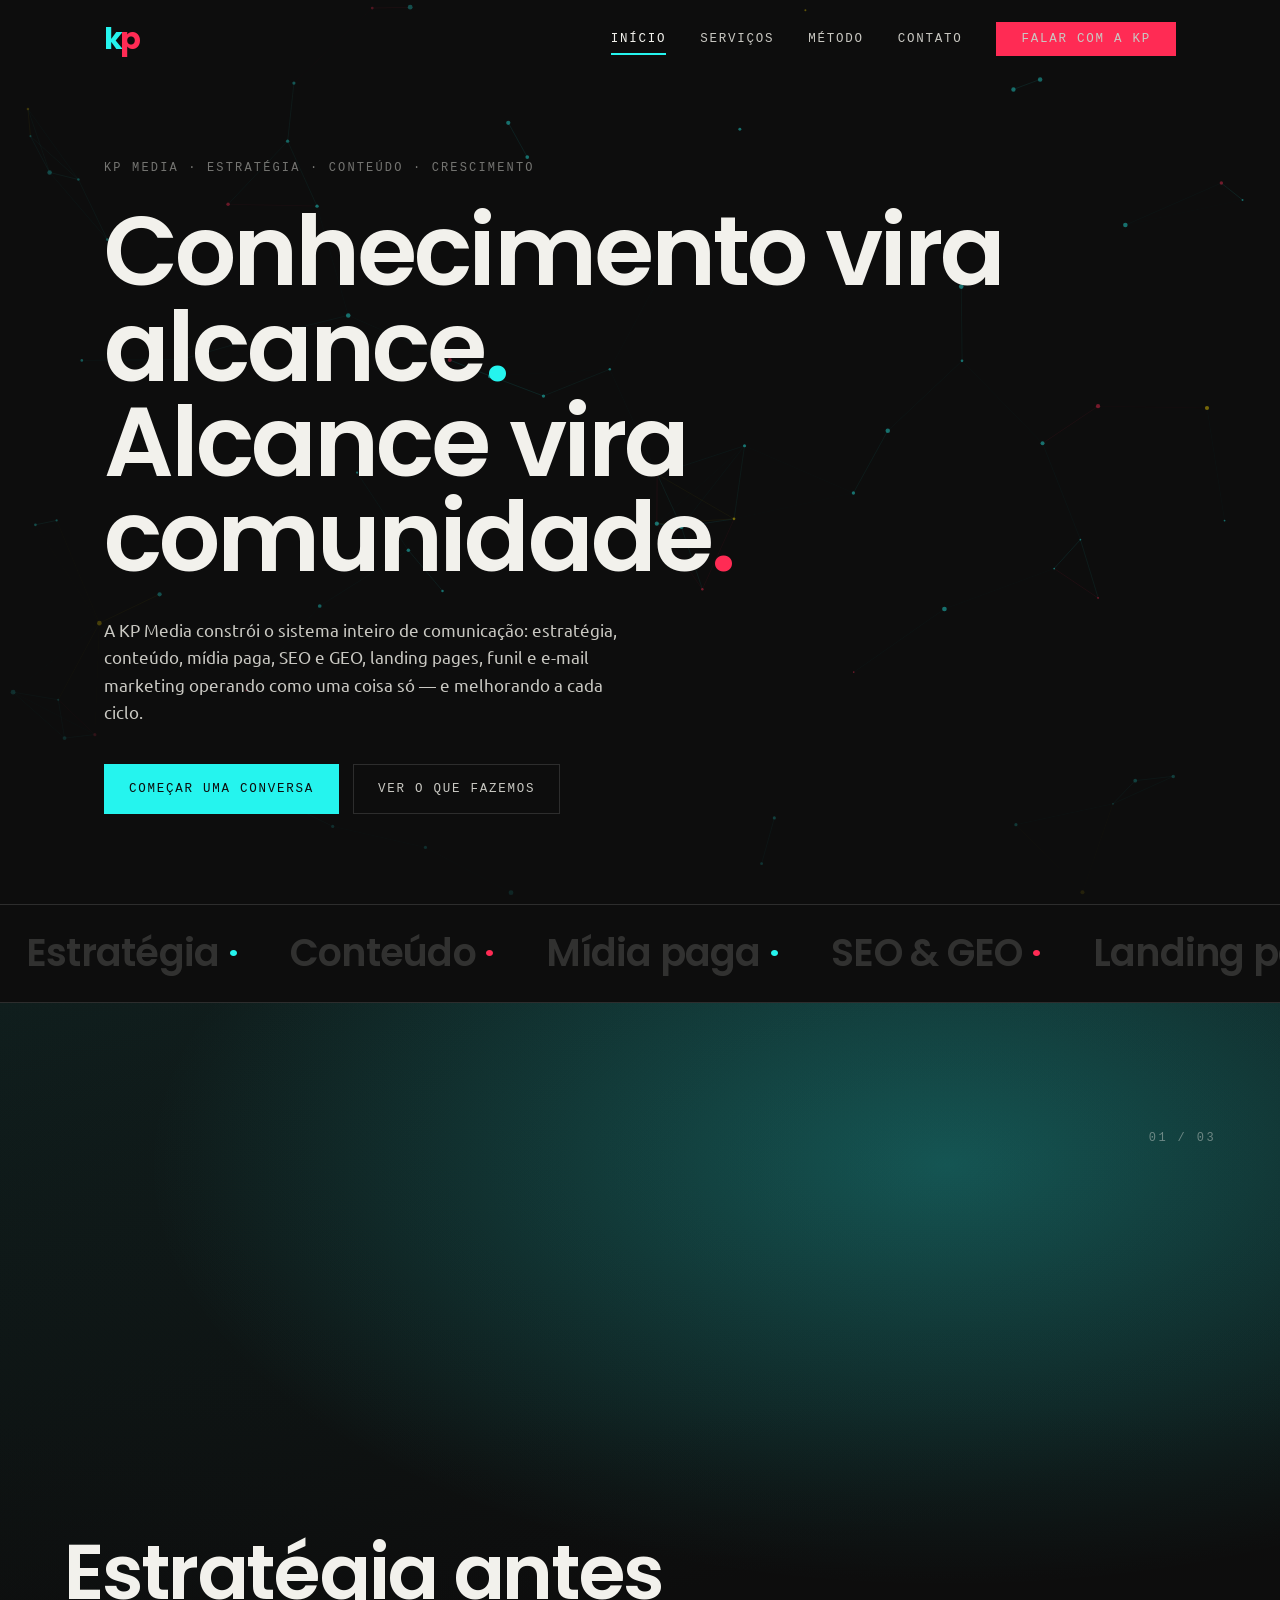
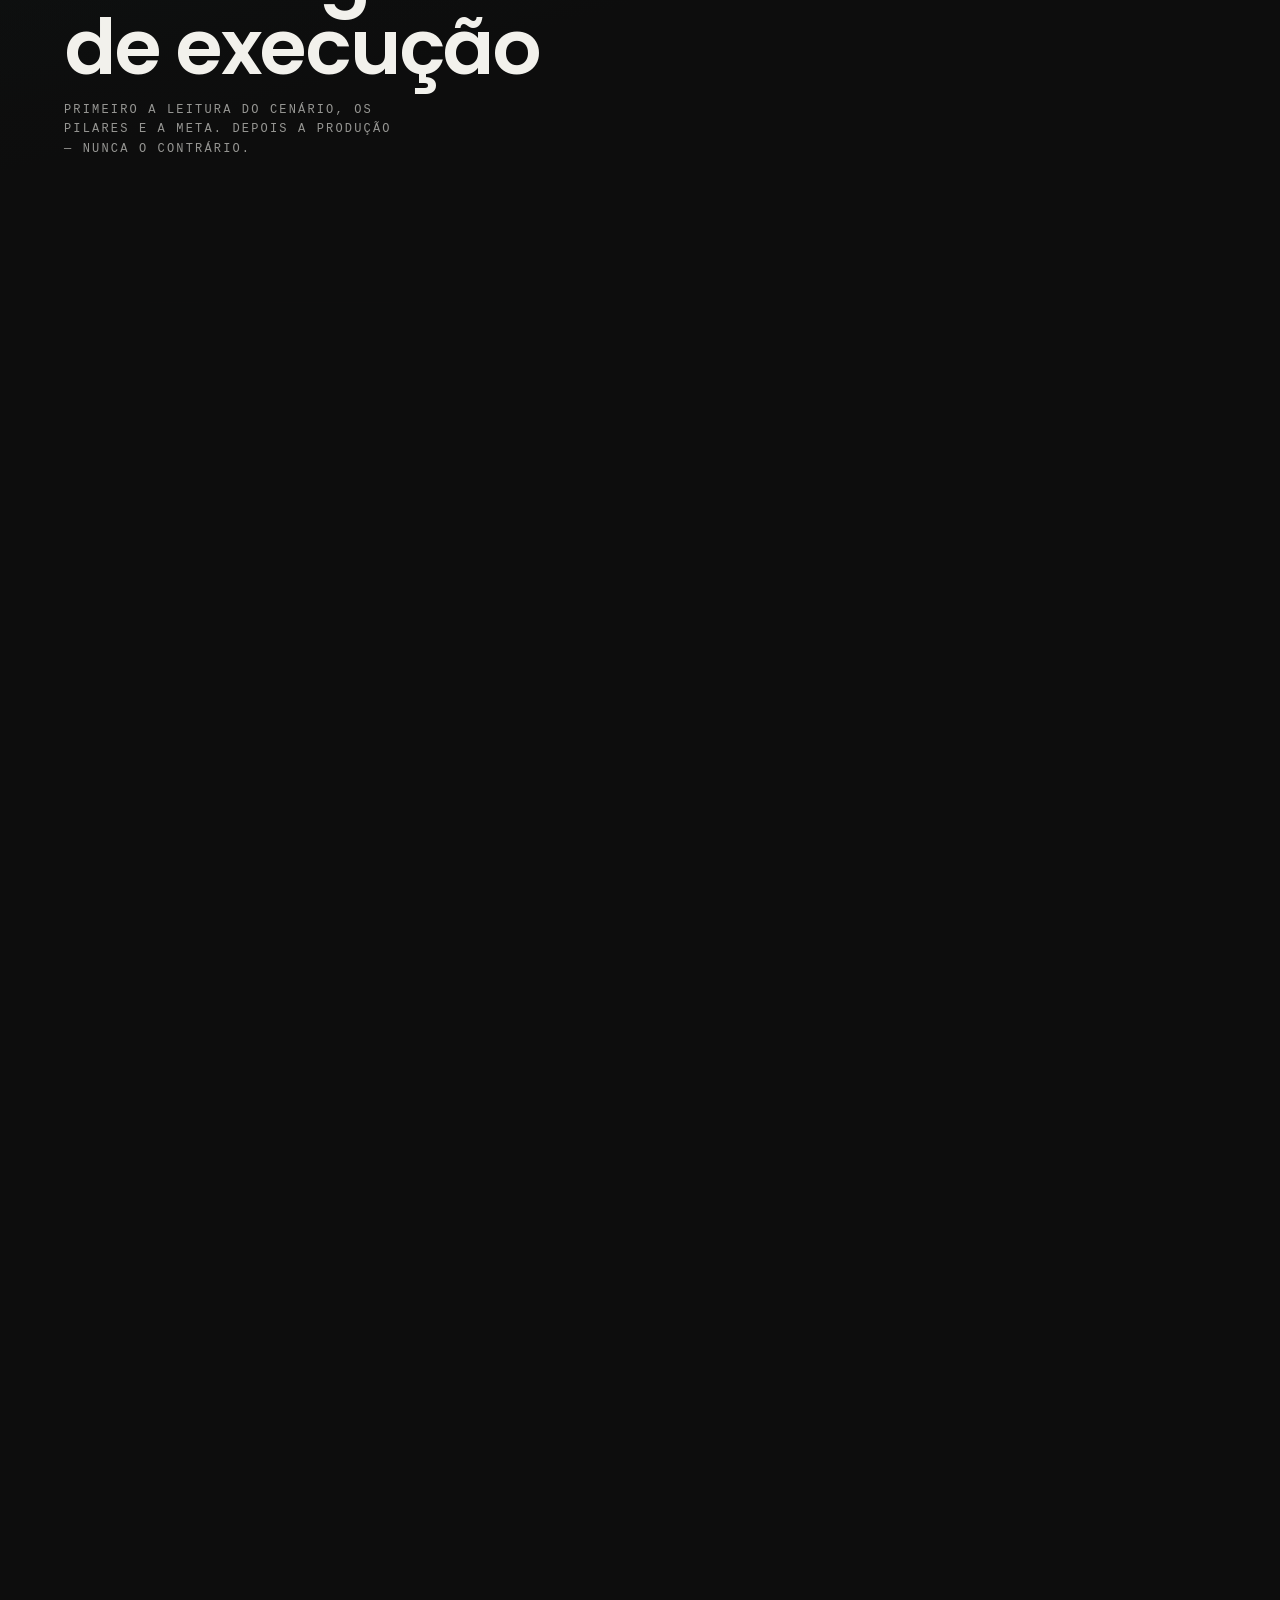
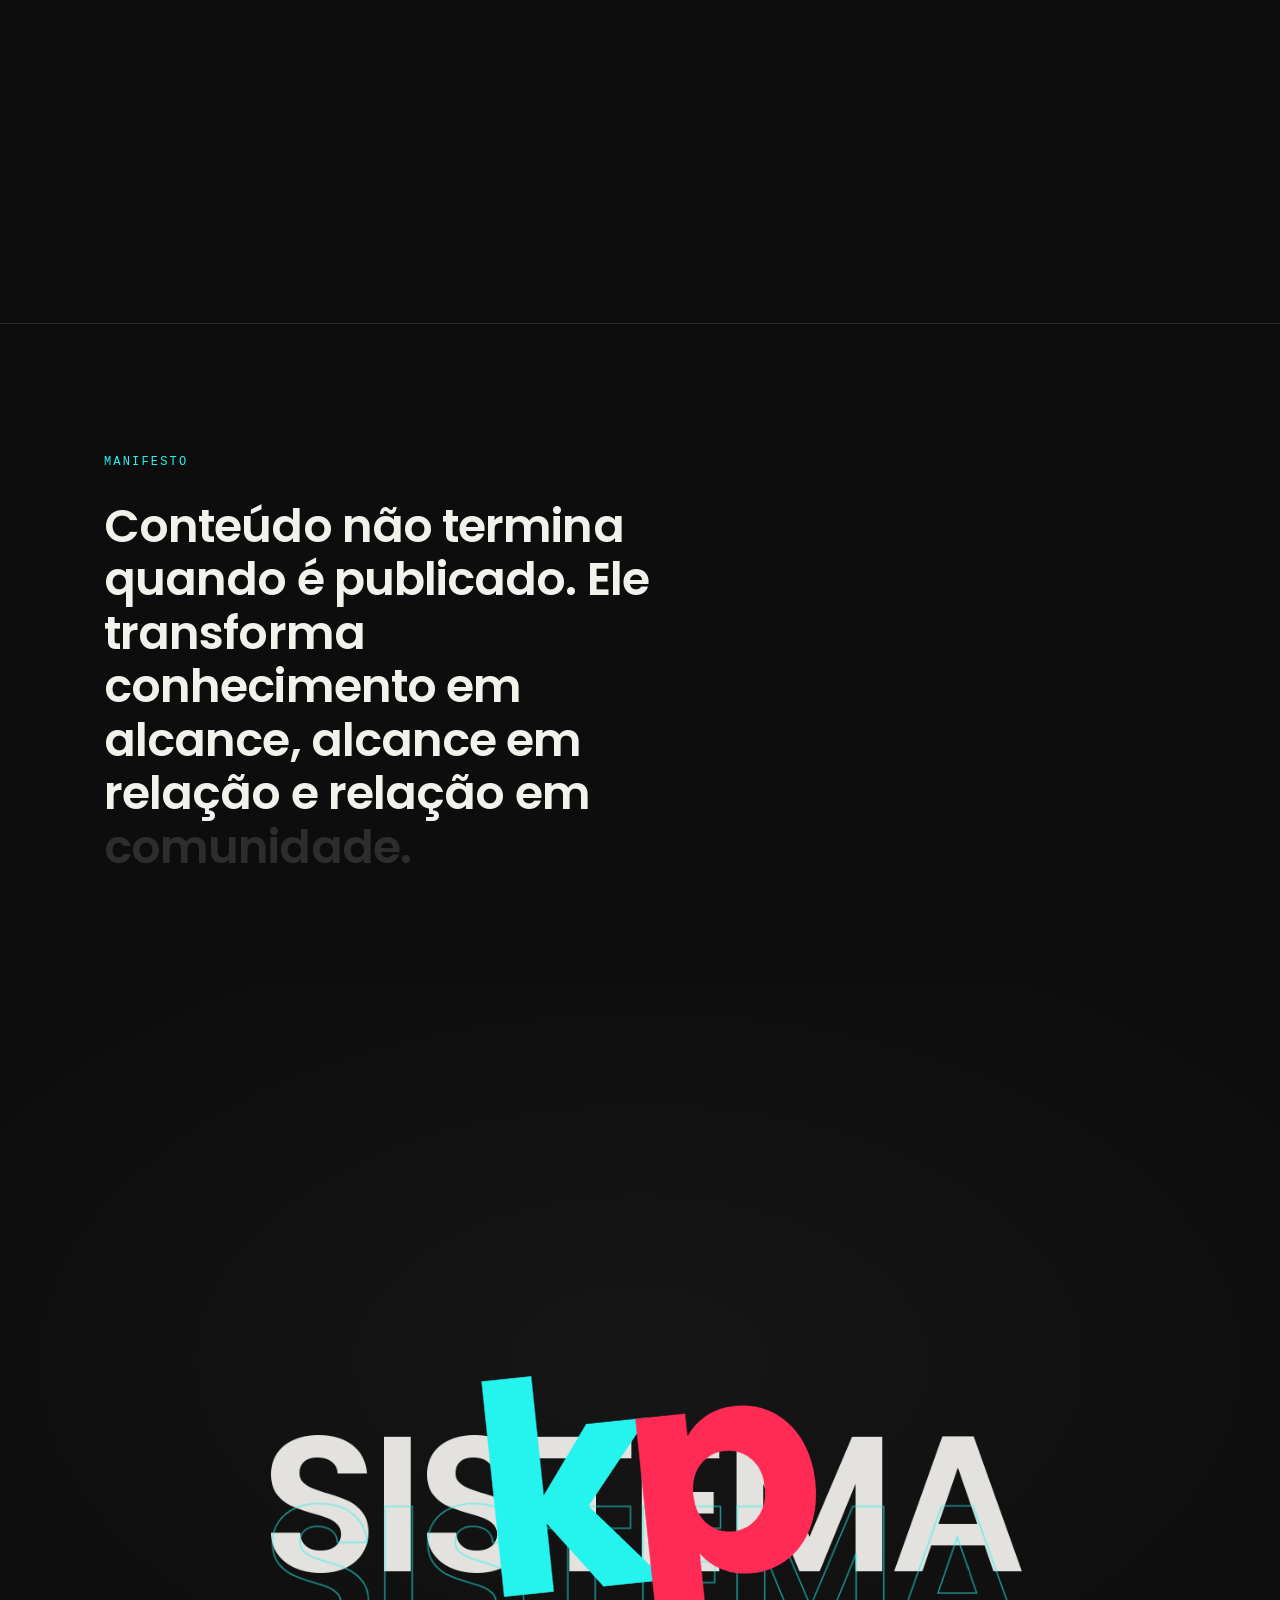
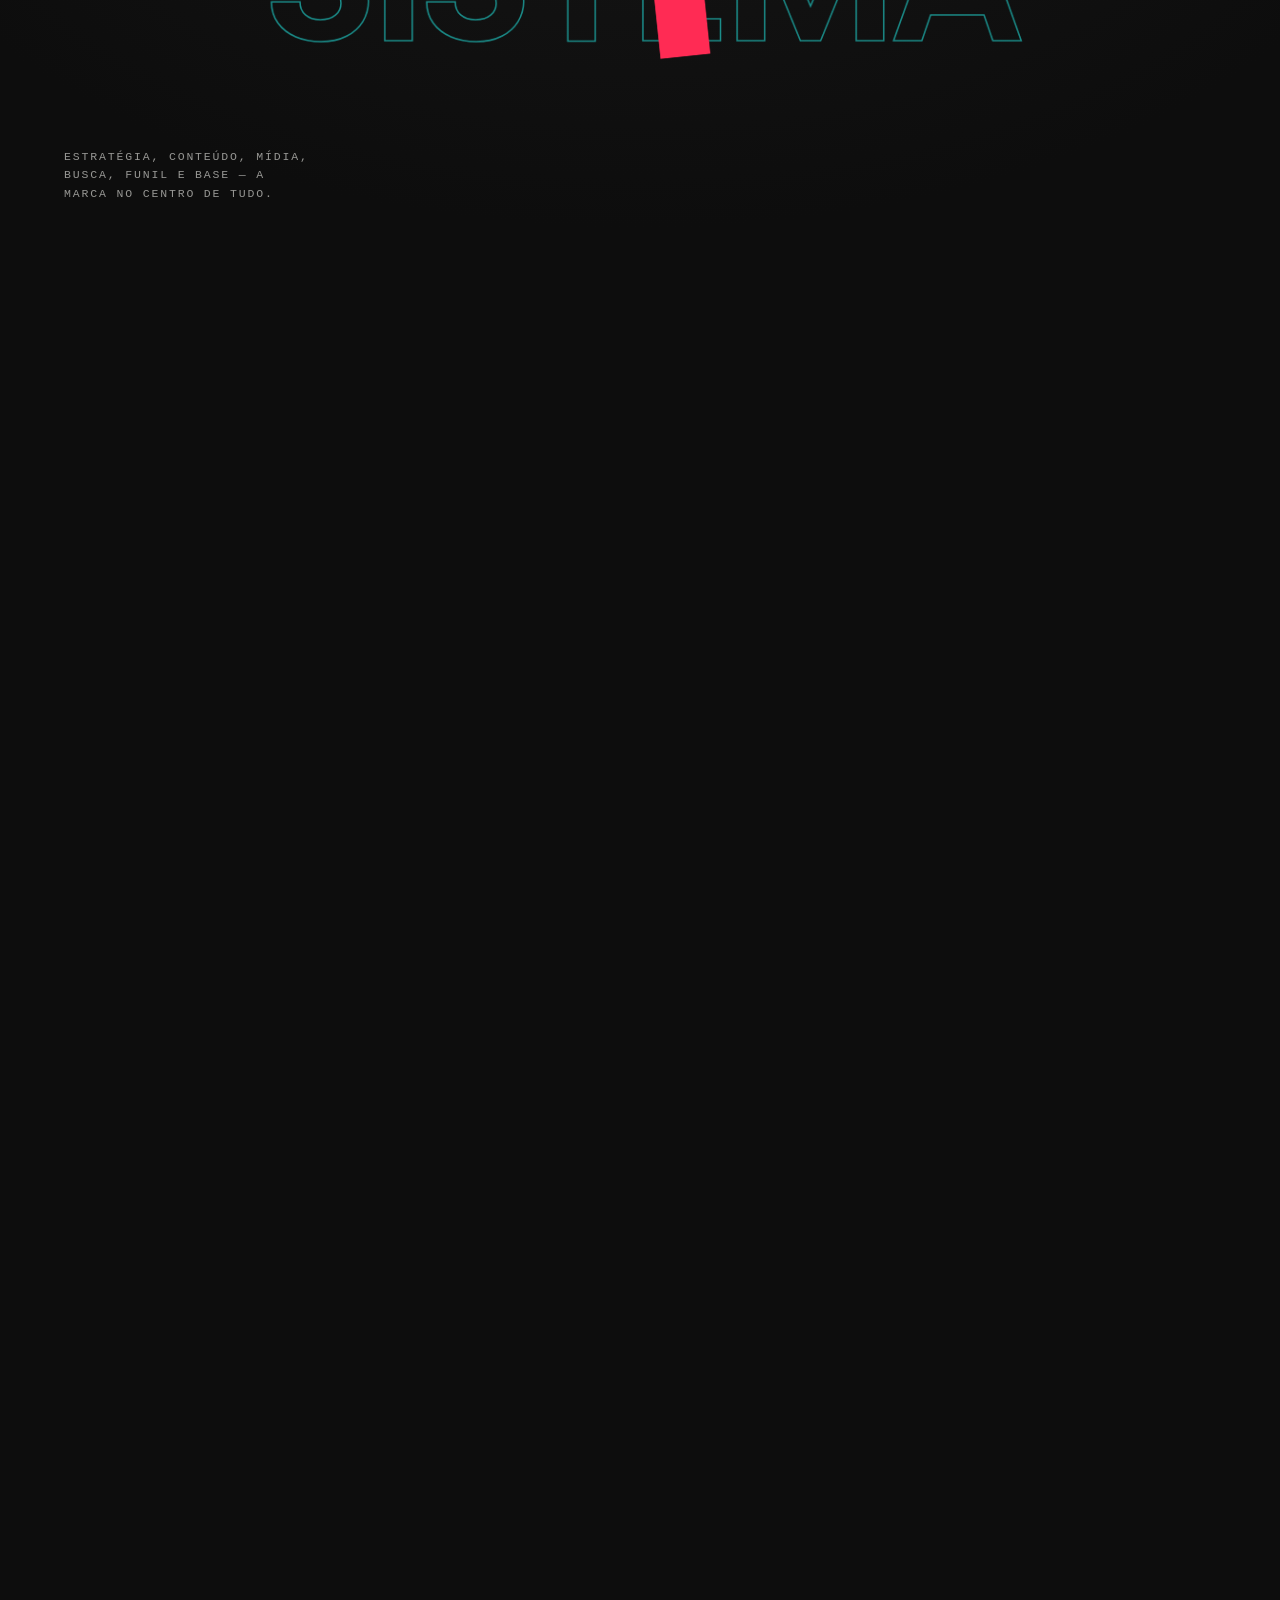
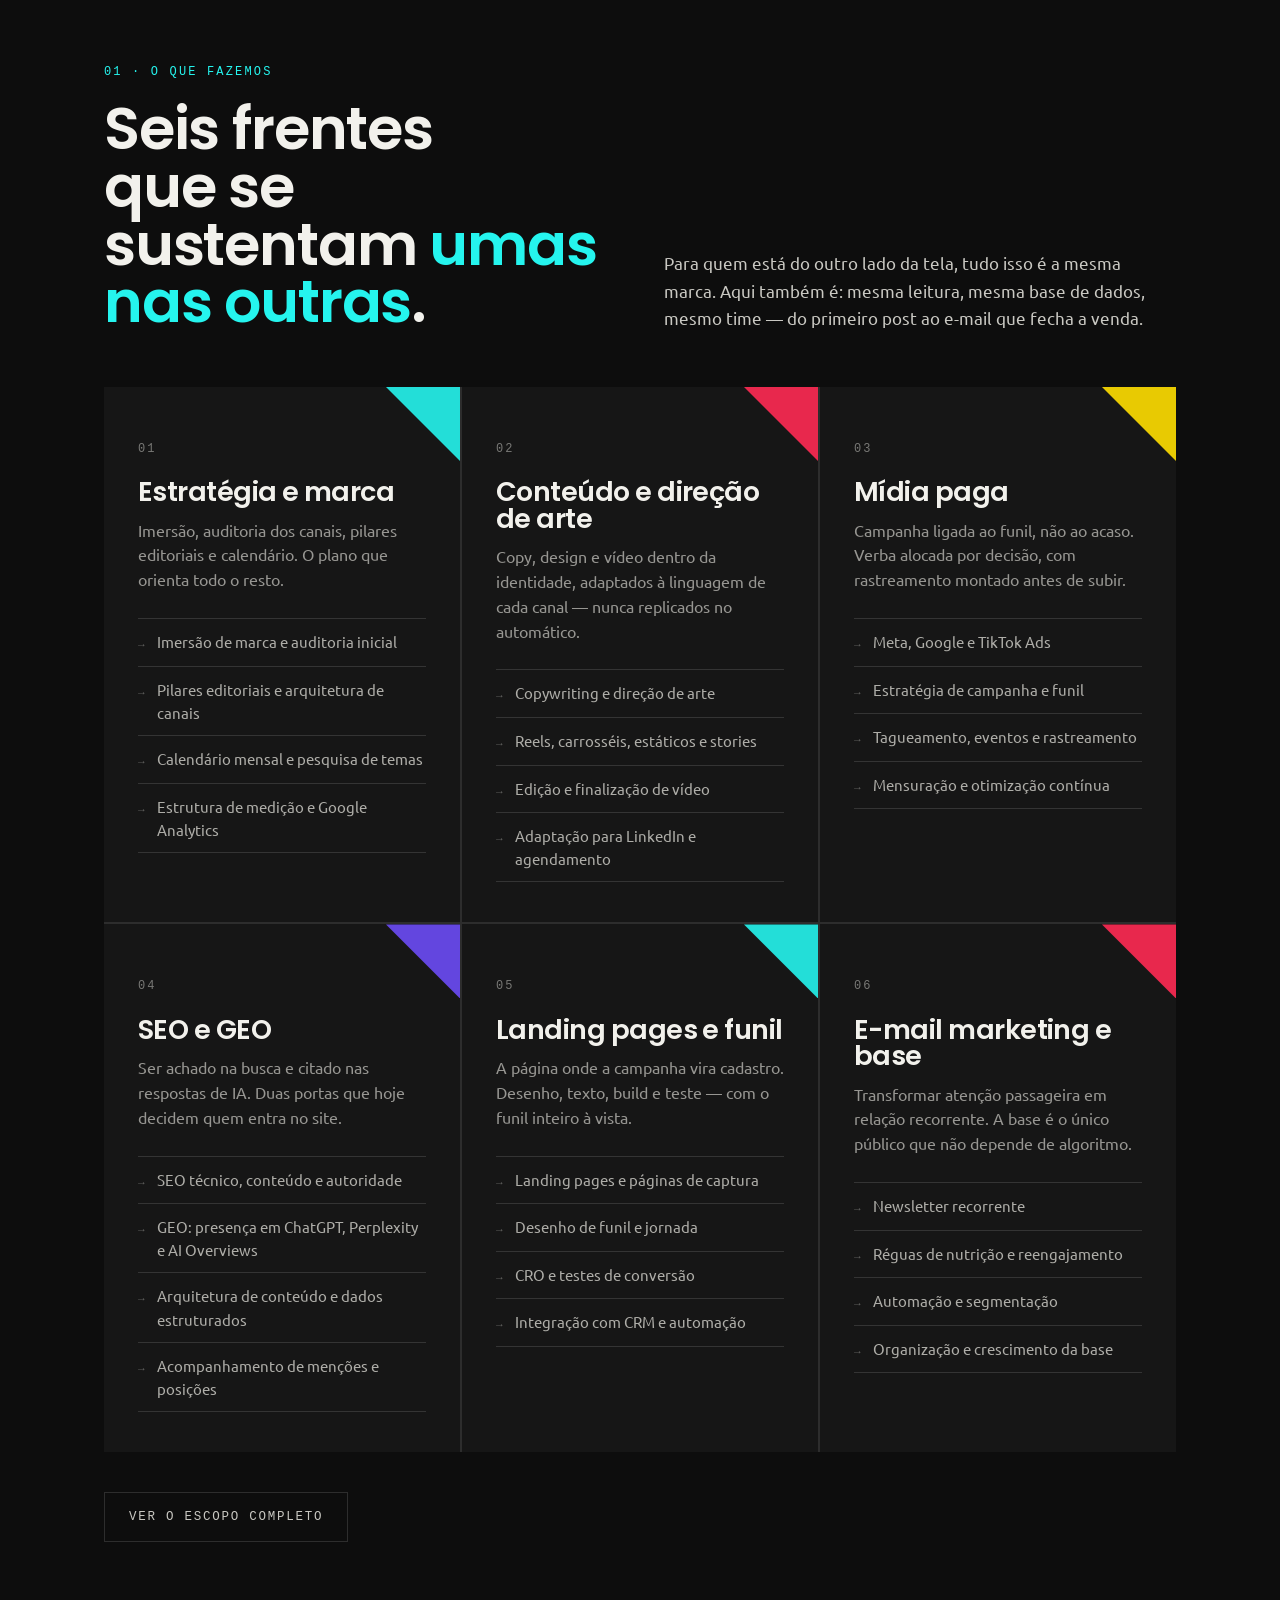
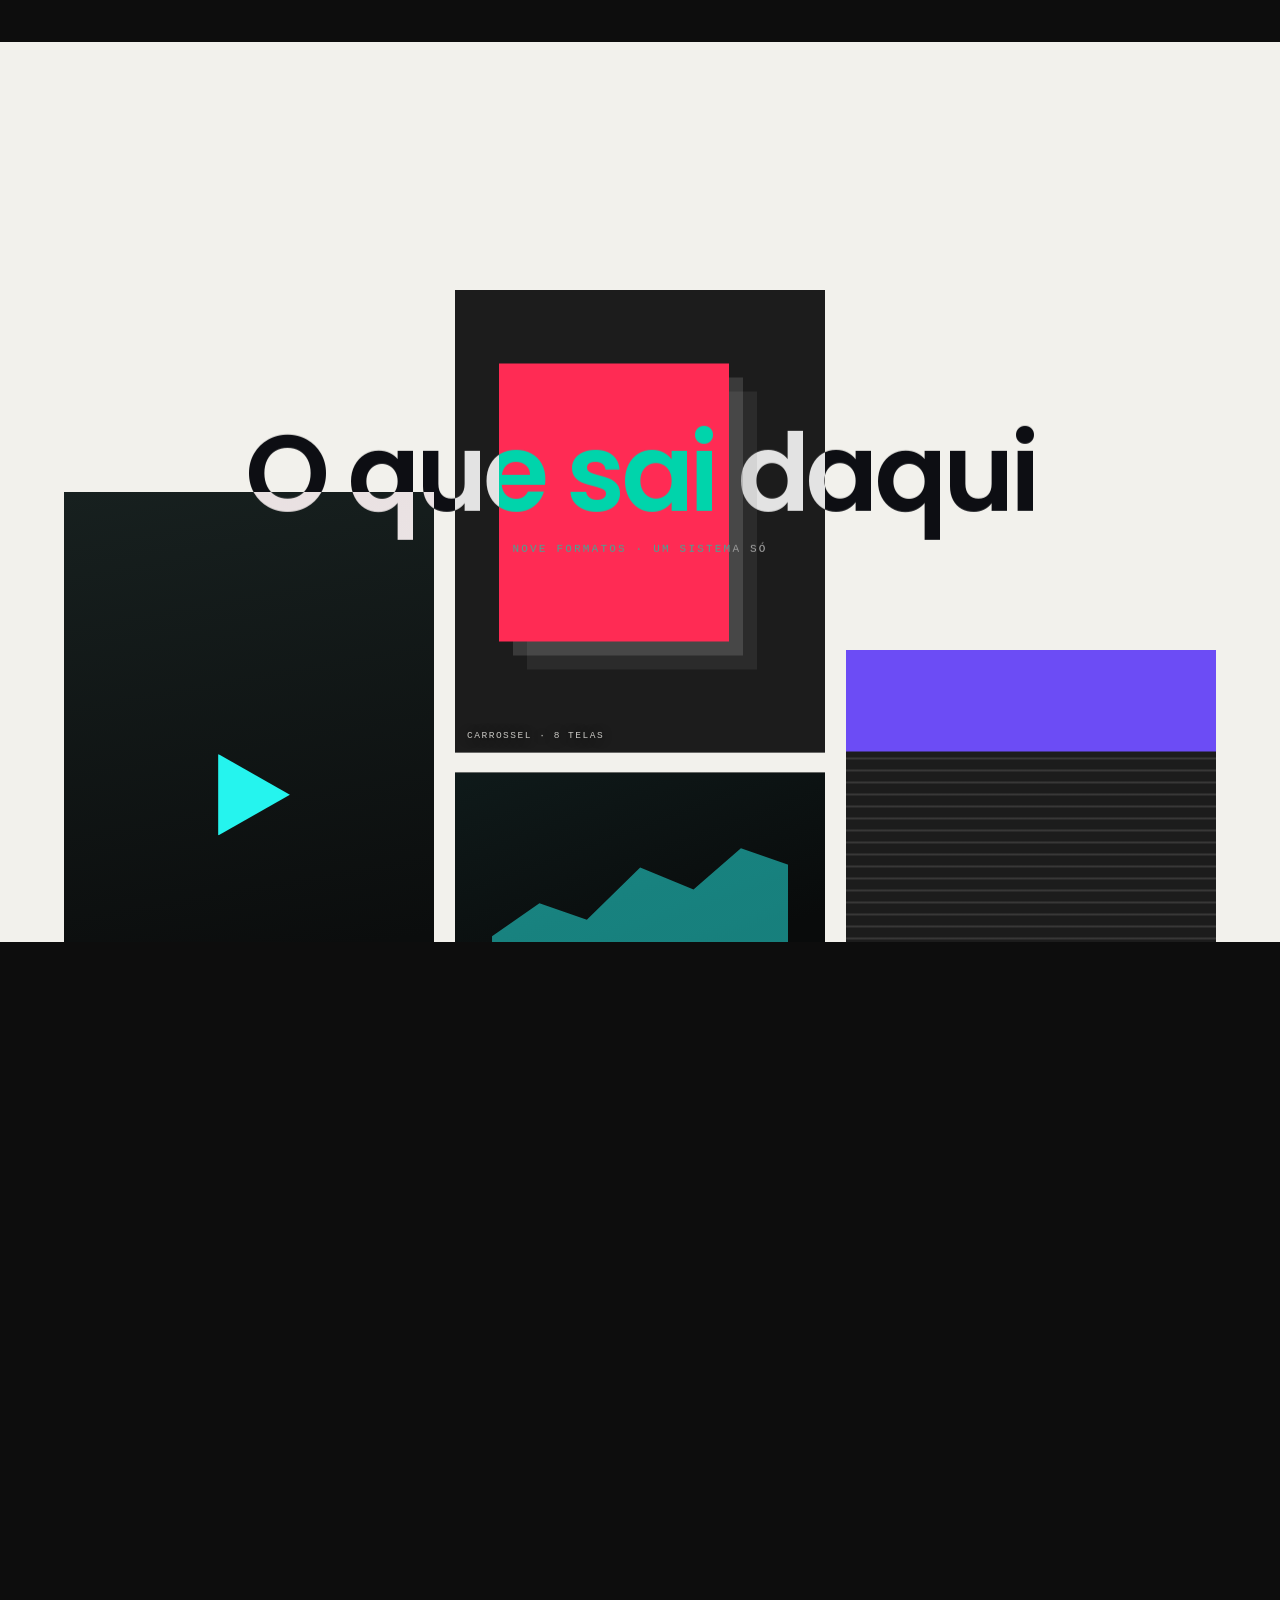
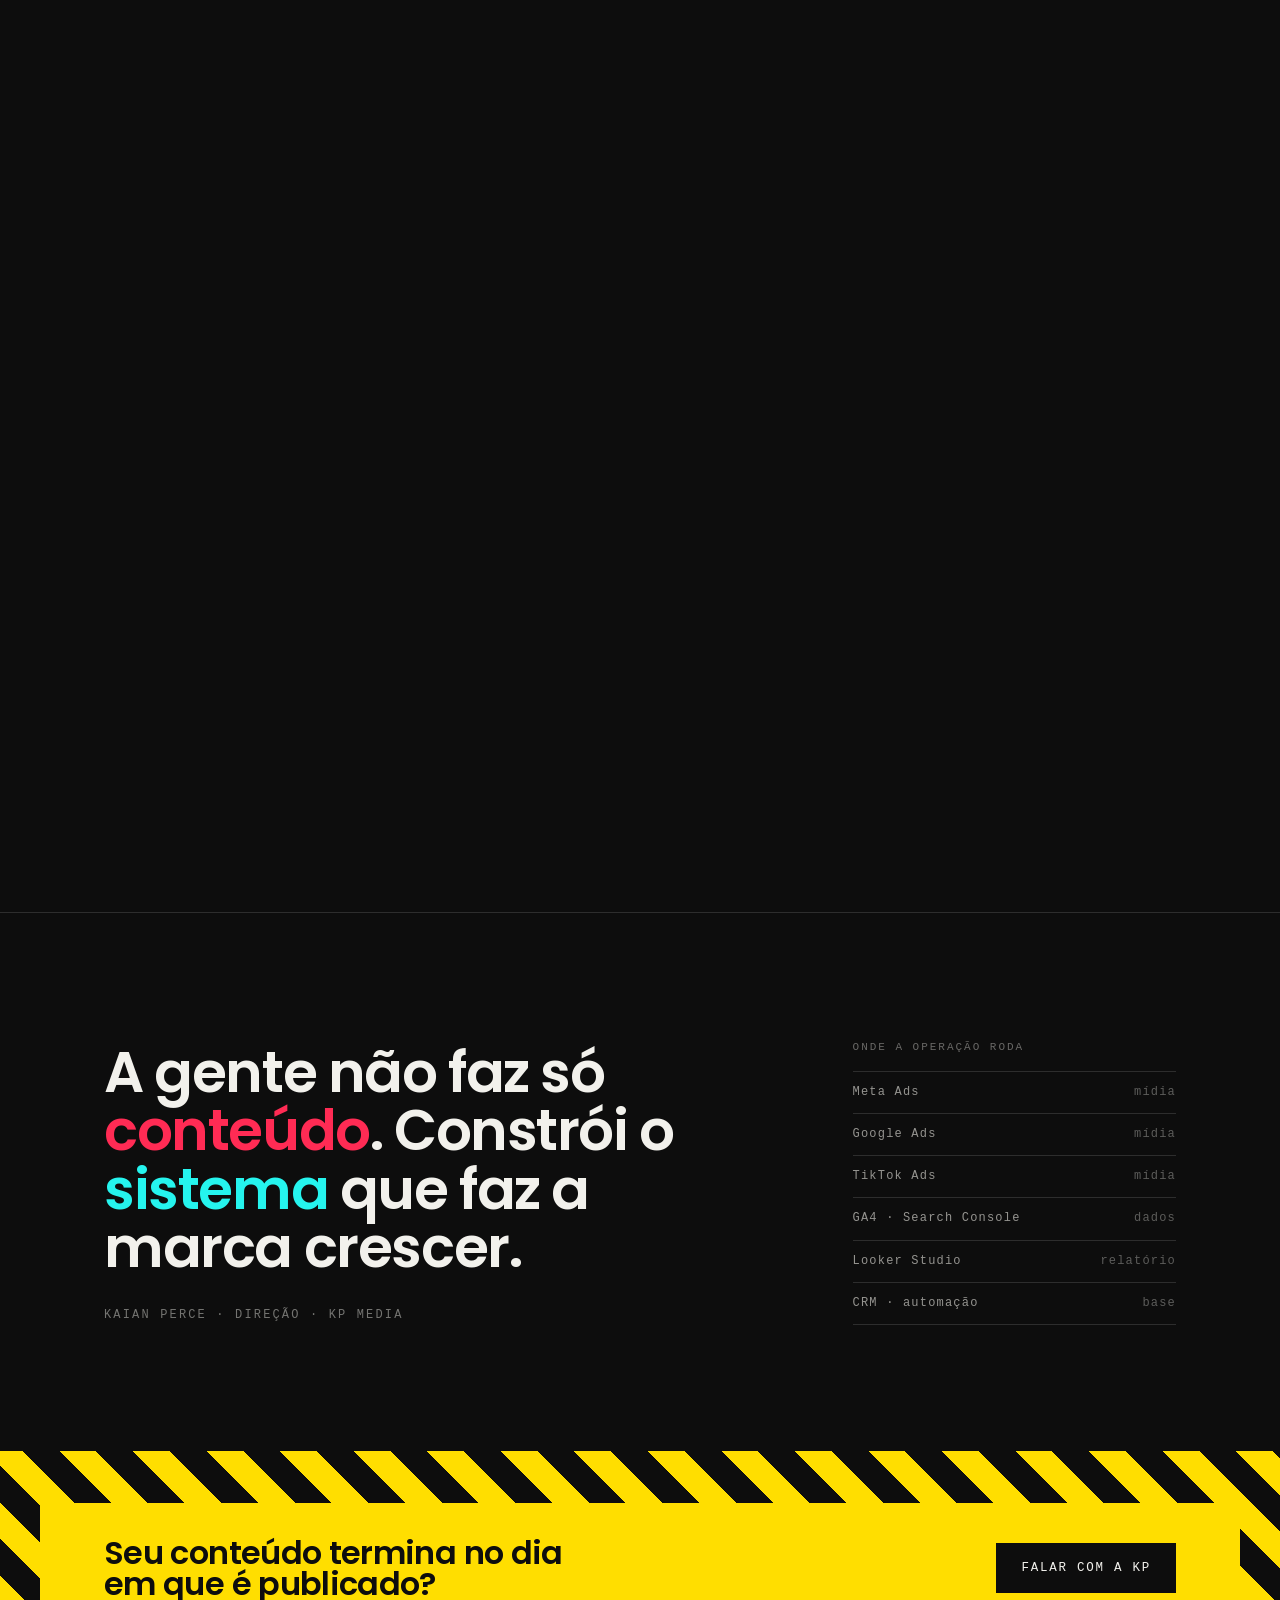
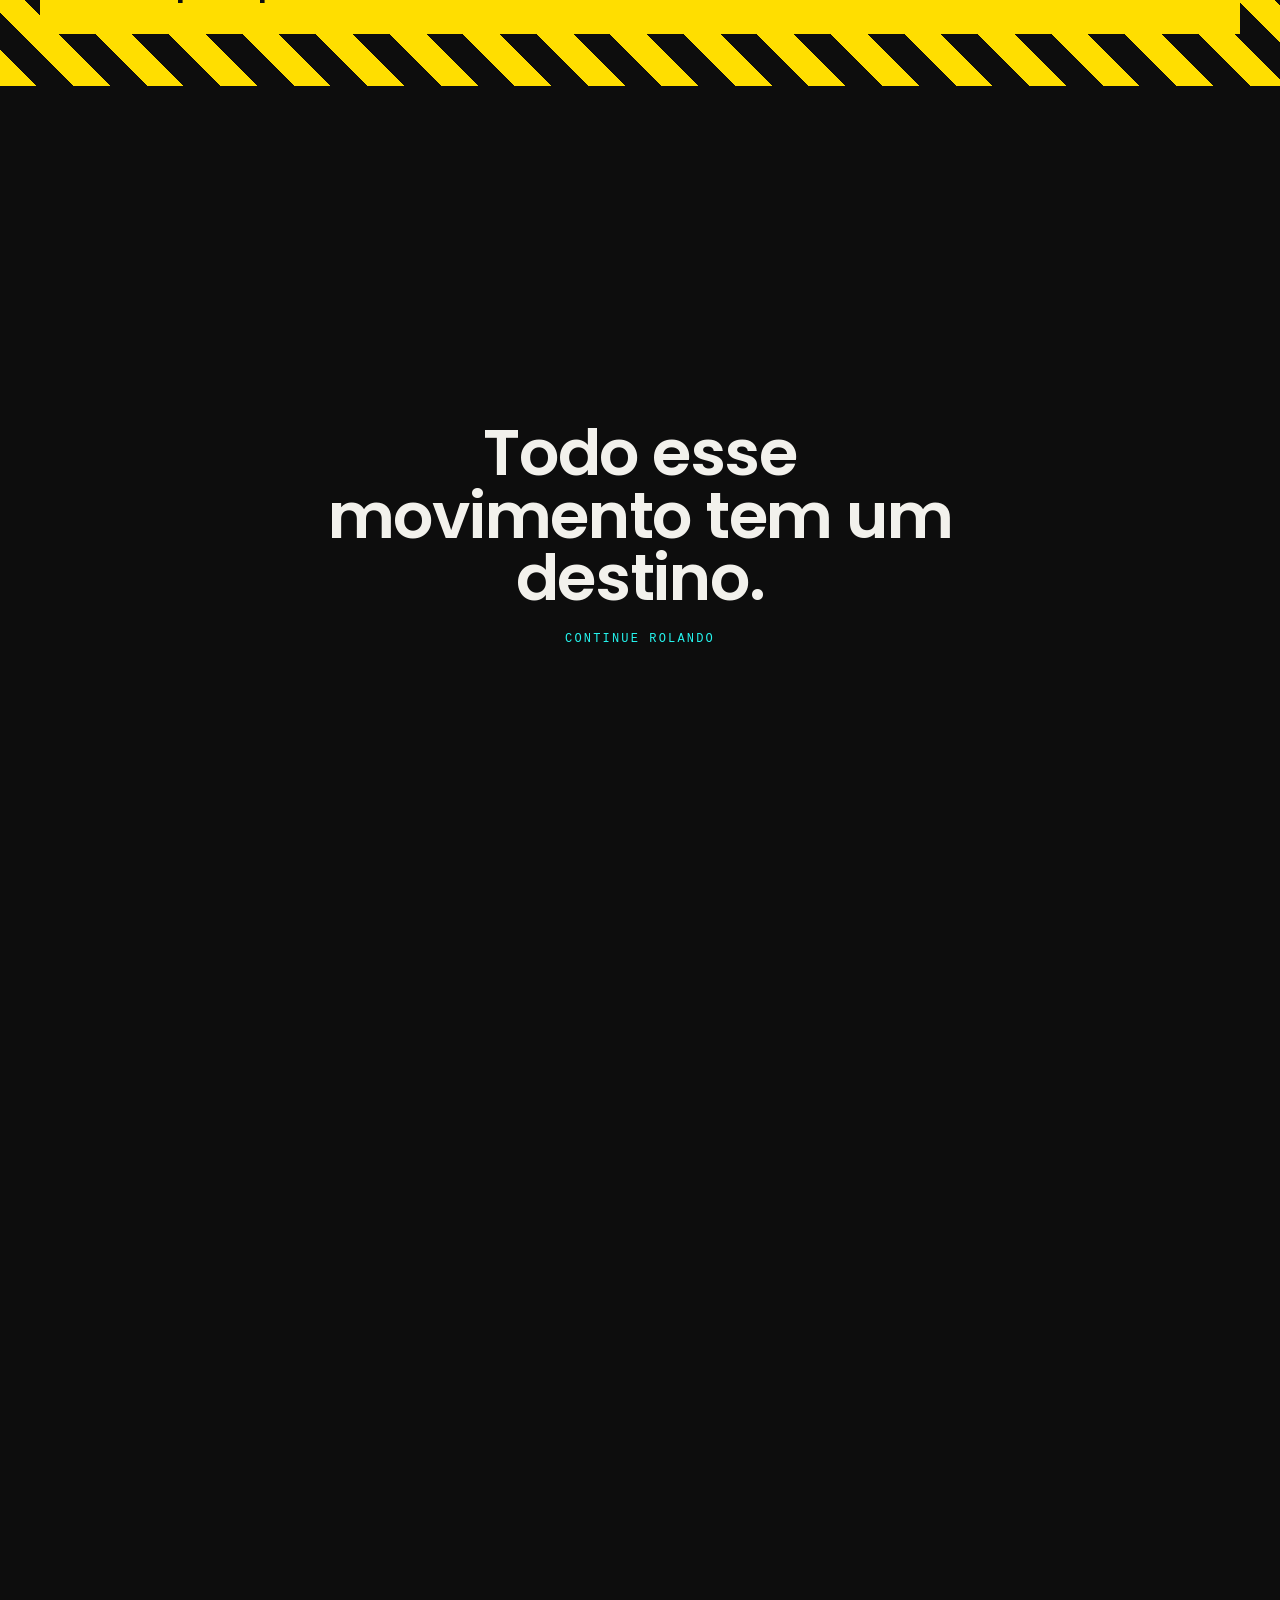
==== commit e5a4e966: "Grade editorial de peças e ritmo alto-baixo na home - nova seção O QUE SAI DAQUI (efeito 13): nove p" ====
--- a/index.html
+++ b/index.html
@@ -228,6 +228,35 @@
   </div>
 </section>
 
+<!-- ============================ O QUE SAI DAQUI (grade assimétrica) ============================ -->
+<section class="scrub obra" aria-label="O que sai daqui">
+  <div class="scrub__track">
+    <div class="scrub__stage">
+      <div class="obra__cols">
+        <div class="obra__col">
+        <figure class="obra__peca t-reel"><i></i><figcaption>Reel · 0:22</figcaption></figure>
+        <figure class="obra__peca t-lp"><i></i><figcaption>Landing · captura</figcaption></figure>
+        <figure class="obra__peca t-copy"><i></i><figcaption>Roteiro · copy</figcaption></figure>
+        </div>
+        <div class="obra__col">
+        <figure class="obra__peca t-carrossel"><i></i><figcaption>Carrossel · 8 telas</figcaption></figure>
+        <figure class="obra__peca t-dash"><i></i><figcaption>Dashboard · semanal</figcaption></figure>
+        <figure class="obra__peca t-post"><i></i><figcaption>Estático · marca</figcaption></figure>
+        </div>
+        <div class="obra__col">
+        <figure class="obra__peca t-news"><i></i><figcaption>Newsletter · mensal</figcaption></figure>
+        <figure class="obra__peca t-anuncio"><i></i><figcaption>Anúncio · Meta</figcaption></figure>
+        <figure class="obra__peca t-relatorio"><i></i><figcaption>Relatório · recomendação</figcaption></figure>
+        </div>
+      </div>
+      <div class="obra__titulo">
+        <h2>O que sai daqui</h2>
+        <p>Nove formatos · um sistema só</p>
+      </div>
+    </div>
+  </div>
+</section>
+
 <!-- ============================ O RITMO (contador gigante em scrub) ============================ -->
 <section class="scrub contador" aria-label="O ritmo da operação">
   <div class="scrub__track">
@@ -265,29 +294,26 @@
   </div>
 </section>
 
-<!-- ============================ CITAÇÃO (tipo em scrub) ============================ -->
-<section class="scrub tipo" aria-label="Citação">
-  <div class="scrub__track">
-    <div class="scrub__stage">
-      <span class="label">Kaian Perce · Direção · KP Media</span>
-      <div style="margin-top:26px">
-        <span class="linha"><i>A gente não faz</i></span>
-        <span class="linha"><i>só <em>conteúdo</em>. Constrói</i></span>
-        <span class="linha"><i>o <b>sistema</b> que faz</i></span>
-        <span class="linha"><i>a marca crescer.</i></span>
-      </div>
-      <p class="ass label">Estratégia · Conteúdo · Crescimento</p>
-    </div>
-  </div>
-</section>
-<section class="quote so-mobile">
-  <div class="wrap">
-    <figure class="rise">
-      <blockquote>
-        <q>A gente não faz só conteúdo. Constrói o <em>sistema</em> que faz a marca crescer.</q>
+<!-- ============================ RESPIRO (o silêncio entre dois efeitos) ============================ -->
+<section class="respiro">
+  <div class="wrap respiro__grid">
+    <figure class="rise" style="margin:0">
+      <blockquote style="margin:0">
+        <q>A gente não faz só <em>conteúdo</em>. Constrói o <b>sistema</b> que faz a marca crescer.</q>
       </blockquote>
       <figcaption class="label">Kaian Perce · Direção · KP Media</figcaption>
     </figure>
+    <div class="respiro__stack rise" data-delay="1">
+      <h4>Onde a operação roda</h4>
+      <ul>
+        <li>Meta Ads <span>mídia</span></li>
+        <li>Google Ads <span>mídia</span></li>
+        <li>TikTok Ads <span>mídia</span></li>
+        <li>GA4 · Search Console <span>dados</span></li>
+        <li>Looker Studio <span>relatório</span></li>
+        <li>CRM · automação <span>base</span></li>
+      </ul>
+    </div>
   </div>
 </section>
 </main>
--- a/assets/css/style.css
+++ b/assets/css/style.css
@@ -713,7 +713,7 @@
 .scrub__stage{position:sticky;top:0;height:100vh;overflow:hidden}
 
 /* ---- Pilares em WIPE: três painéis de tela cheia se revelando ---- */
-.wipes .scrub__track{height:320vh}
+.wipes .scrub__track{height:280vh}
 .wipe{position:absolute;inset:0;display:grid;align-content:end;padding:0 var(--gut) 16vh;
   will-change:clip-path}
 .wipe .bg{position:absolute;inset:0;z-index:-1}
@@ -736,7 +736,7 @@
   letter-spacing:.2em;color:rgba(242,241,236,.4)}
 
 /* ---- Oclusão: palavra gigante atrás e na frente do monograma ---- */
-.oclu .scrub__track{height:280vh}
+.oclu .scrub__track{height:240vh}
 .oclu .scrub__stage{display:grid;place-items:center;
   background:radial-gradient(85% 70% at 50% 42%,var(--grafite),var(--preto) 74%)}
 .oclu h2{position:absolute;inset:0;display:grid;place-items:center;margin:0;
@@ -754,7 +754,7 @@
   color:rgba(242,241,236,.6)}
 
 /* ---- Contador gigante em segmentos ---- */
-.contador .scrub__track{height:340vh}
+.contador .scrub__track{height:300vh}
 .contador .scrub__stage{display:grid;place-content:center;text-align:center;
   padding:0 var(--gut);background:var(--preto)}
 .contador .item{grid-area:1/1;opacity:0;will-change:opacity,transform}
@@ -820,7 +820,7 @@
    ============================================================ */
 
 /* ---- 18. Portal: o círculo abre do escuro para o claro ---- */
-.portal .scrub__track{height:300vh}
+.portal .scrub__track{height:260vh}
 .portal .fora,.portal .dentro{position:absolute;inset:0;display:grid;place-items:center;text-align:center;padding:0 var(--gut)}
 .portal .fora{background:var(--preto)}
 .portal .fora h2{font-size:clamp(30px,5vw,64px);color:var(--off);max-width:16ch}
@@ -890,3 +890,119 @@
   .raiox__capa{display:none}
   .raiox__dica{display:none}
 }
+
+/* ============================================================
+   13 — GRADE EDITORIAL ASSIMÉTRICA  ·  "O que sai daqui"
+   Três colunas em velocidades diferentes, título por cima em
+   mix-blend-mode. É a seção de prova: as peças que a KP entrega.
+   ============================================================ */
+.obra .scrub__track{height:330vh}
+.obra .scrub__stage{background:var(--off);display:grid;place-items:center;overflow:hidden}
+.obra__cols{display:grid;grid-template-columns:repeat(3,1fr);gap:clamp(12px,1.6vw,24px);
+  width:min(1180px,90vw);align-items:start}
+.obra__col{display:grid;gap:clamp(12px,1.6vw,24px);will-change:transform}
+.obra__peca{position:relative;overflow:hidden;background:var(--grafite);margin:0}
+.obra__peca figcaption{
+  position:absolute;left:12px;bottom:10px;z-index:3;font-family:var(--mono);font-size:9.5px;
+  letter-spacing:.16em;text-transform:uppercase;color:rgba(242,241,236,.8);
+  text-shadow:0 1px 10px rgba(0,0,0,.7);
+}
+.obra__peca i{position:absolute;inset:0;display:block}
+
+/* peças — arte em CSS, dentro da paleta */
+.t-reel{aspect-ratio:9/16}
+.t-reel i{background:linear-gradient(170deg,#17201f,#0b0d0d 70%)}
+.t-reel i::after{content:"";position:absolute;left:50%;top:46%;transform:translate(-50%,-50%);
+  width:22%;aspect-ratio:1;background:var(--ciano);clip-path:polygon(12% 0,100% 50%,12% 100%)}
+.t-reel i::before{content:"";position:absolute;left:10%;right:10%;bottom:14%;height:2px;
+  background:linear-gradient(90deg,var(--ciano) 38%,rgba(242,241,236,.18) 38%)}
+
+.t-carrossel{aspect-ratio:4/5}
+.t-carrossel i{background:var(--grafite-2)}
+.t-carrossel i::before{content:"";position:absolute;left:12%;top:16%;width:62%;height:60%;
+  background:var(--rosa);box-shadow:14px 14px 0 rgba(242,241,236,.14),28px 28px 0 rgba(242,241,236,.07)}
+
+.t-lp{aspect-ratio:16/11}
+.t-lp i{background:var(--preto)}
+.t-lp i::before{content:"";position:absolute;left:8%;right:8%;top:14%;height:8%;background:rgba(242,241,236,.16)}
+.t-lp i::after{content:"";position:absolute;left:8%;top:30%;width:44%;height:34%;background:var(--ciano)}
+
+.t-news{aspect-ratio:4/5}
+.t-news i{background:repeating-linear-gradient(180deg,rgba(242,241,236,.13) 0 2px,transparent 2px 12px),
+  var(--grafite-2);background-position:0 34%}
+.t-news i::before{content:"";position:absolute;left:0;right:0;top:0;height:22%;background:var(--violeta)}
+
+.t-post{aspect-ratio:1}
+.t-post i{background:var(--grafite)}
+.t-post i::before{content:"";position:absolute;inset:0;background:var(--ciano);
+  clip-path:polygon(100% 26%,100% 100%,0 100%)}
+.t-post i::after{content:"";position:absolute;right:0;top:0;width:26%;aspect-ratio:1;background:var(--amarelo)}
+
+.t-anuncio{aspect-ratio:4/5}
+.t-anuncio i{background:linear-gradient(200deg,#241017,#0c0a0b 66%)}
+.t-anuncio i::before{content:"";position:absolute;left:14%;bottom:18%;width:56%;height:9%;background:var(--rosa)}
+.t-anuncio i::after{content:"";position:absolute;left:14%;top:18%;width:34%;aspect-ratio:1;border-radius:50%;
+  border:2px solid rgba(255,43,84,.55)}
+
+.t-relatorio{aspect-ratio:16/11}
+.t-relatorio i{background:var(--preto)}
+.t-relatorio i::before{content:"";position:absolute;left:10%;right:10%;bottom:22%;height:1px;background:var(--linha)}
+.t-relatorio i::after{content:"";position:absolute;left:12%;bottom:22%;width:64%;height:44%;
+  background:
+    linear-gradient(var(--ciano),var(--ciano)) 0 100%/12% 46% no-repeat,
+    linear-gradient(var(--rosa),var(--rosa)) 25% 100%/12% 78% no-repeat,
+    linear-gradient(var(--amarelo),var(--amarelo)) 50% 100%/12% 34% no-repeat,
+    linear-gradient(var(--violeta),var(--violeta)) 75% 100%/12% 96% no-repeat}
+
+.t-copy{aspect-ratio:1}
+.t-copy i{background:var(--grafite-2)}
+.t-copy i::before{content:"";position:absolute;left:14%;right:14%;top:26%;height:48%;
+  background:repeating-linear-gradient(180deg,rgba(242,241,236,.22) 0 2px,transparent 2px 11px)}
+.t-copy i::after{content:"";position:absolute;left:14%;top:16%;width:26%;height:4px;background:var(--ciano)}
+
+.t-dash{aspect-ratio:16/11}
+.t-dash i{background:linear-gradient(160deg,#0f1a1a,#090b0b 70%)}
+.t-dash i::before{content:"";position:absolute;inset:22% 10% 24%;
+  background:linear-gradient(var(--ciano),var(--ciano)) no-repeat;
+  clip-path:polygon(0 78%,16% 54%,32% 66%,50% 28%,68% 44%,84% 14%,100% 26%,100% 100%,0 100%);opacity:.5}
+.t-dash i::after{content:"";position:absolute;left:10%;right:10%;bottom:24%;height:1px;background:rgba(37,244,238,.3)}
+
+.obra__titulo{
+  position:absolute;z-index:8;left:50%;top:50%;transform:translate(-50%,-50%);
+  text-align:center;mix-blend-mode:difference;color:#fff;pointer-events:none;width:100%;
+}
+.obra__titulo h2{font-size:clamp(40px,8.4vw,124px);letter-spacing:-.04em;line-height:.9;color:#fff}
+.obra__titulo p{margin:18px auto 0;font-family:var(--mono);font-size:11px;letter-spacing:.2em;
+  text-transform:uppercase;color:#fff;opacity:.75}
+@media (max-width:820px){
+  .obra__cols{grid-template-columns:repeat(2,1fr);width:94vw}
+  .obra__col:nth-child(3){display:none}
+}
+
+/* ============================================================
+   RESPIRO — a seção silenciosa entre dois efeitos altos
+   ============================================================ */
+.respiro{padding:clamp(90px,14vh,150px) 0;border-top:1px solid var(--linha)}
+.respiro__grid{display:grid;grid-template-columns:1.35fr .65fr;gap:clamp(32px,6vw,80px);align-items:end}
+.respiro q{
+  font-family:var(--titulo);font-weight:600;font-size:clamp(28px,4.4vw,60px);color:var(--off);
+  letter-spacing:-.025em;line-height:1.04;quotes:none;display:block;max-width:18ch;
+}
+.respiro q em{font-style:normal;color:var(--rosa)}
+.respiro q b{font-weight:600;color:var(--ciano)}
+.respiro figcaption{margin-top:28px}
+.respiro__stack h4{font-family:var(--mono);font-size:11px;letter-spacing:.18em;text-transform:uppercase;
+  color:rgba(242,241,236,.4);margin:0 0 14px;font-weight:400}
+.respiro__stack ul{list-style:none;margin:0;padding:0;border-top:1px solid var(--linha)}
+.respiro__stack li{font-family:var(--mono);font-size:12px;letter-spacing:.1em;padding:11px 0;
+  border-bottom:1px solid var(--linha);color:rgba(201,200,194,.72);
+  display:flex;justify-content:space-between;gap:14px}
+.respiro__stack li span{color:rgba(242,241,236,.35)}
+@media (max-width:820px){.respiro__grid{grid-template-columns:1fr;gap:44px}}
+
+@media (prefers-reduced-motion:reduce){
+  .obra .scrub__track{height:auto}
+  .obra .scrub__stage{position:relative;height:auto;min-height:0;padding:14vh 0}
+  .obra__col{transform:none !important}
+  .obra__titulo{position:static;transform:none;margin-bottom:34px;mix-blend-mode:normal}
+}
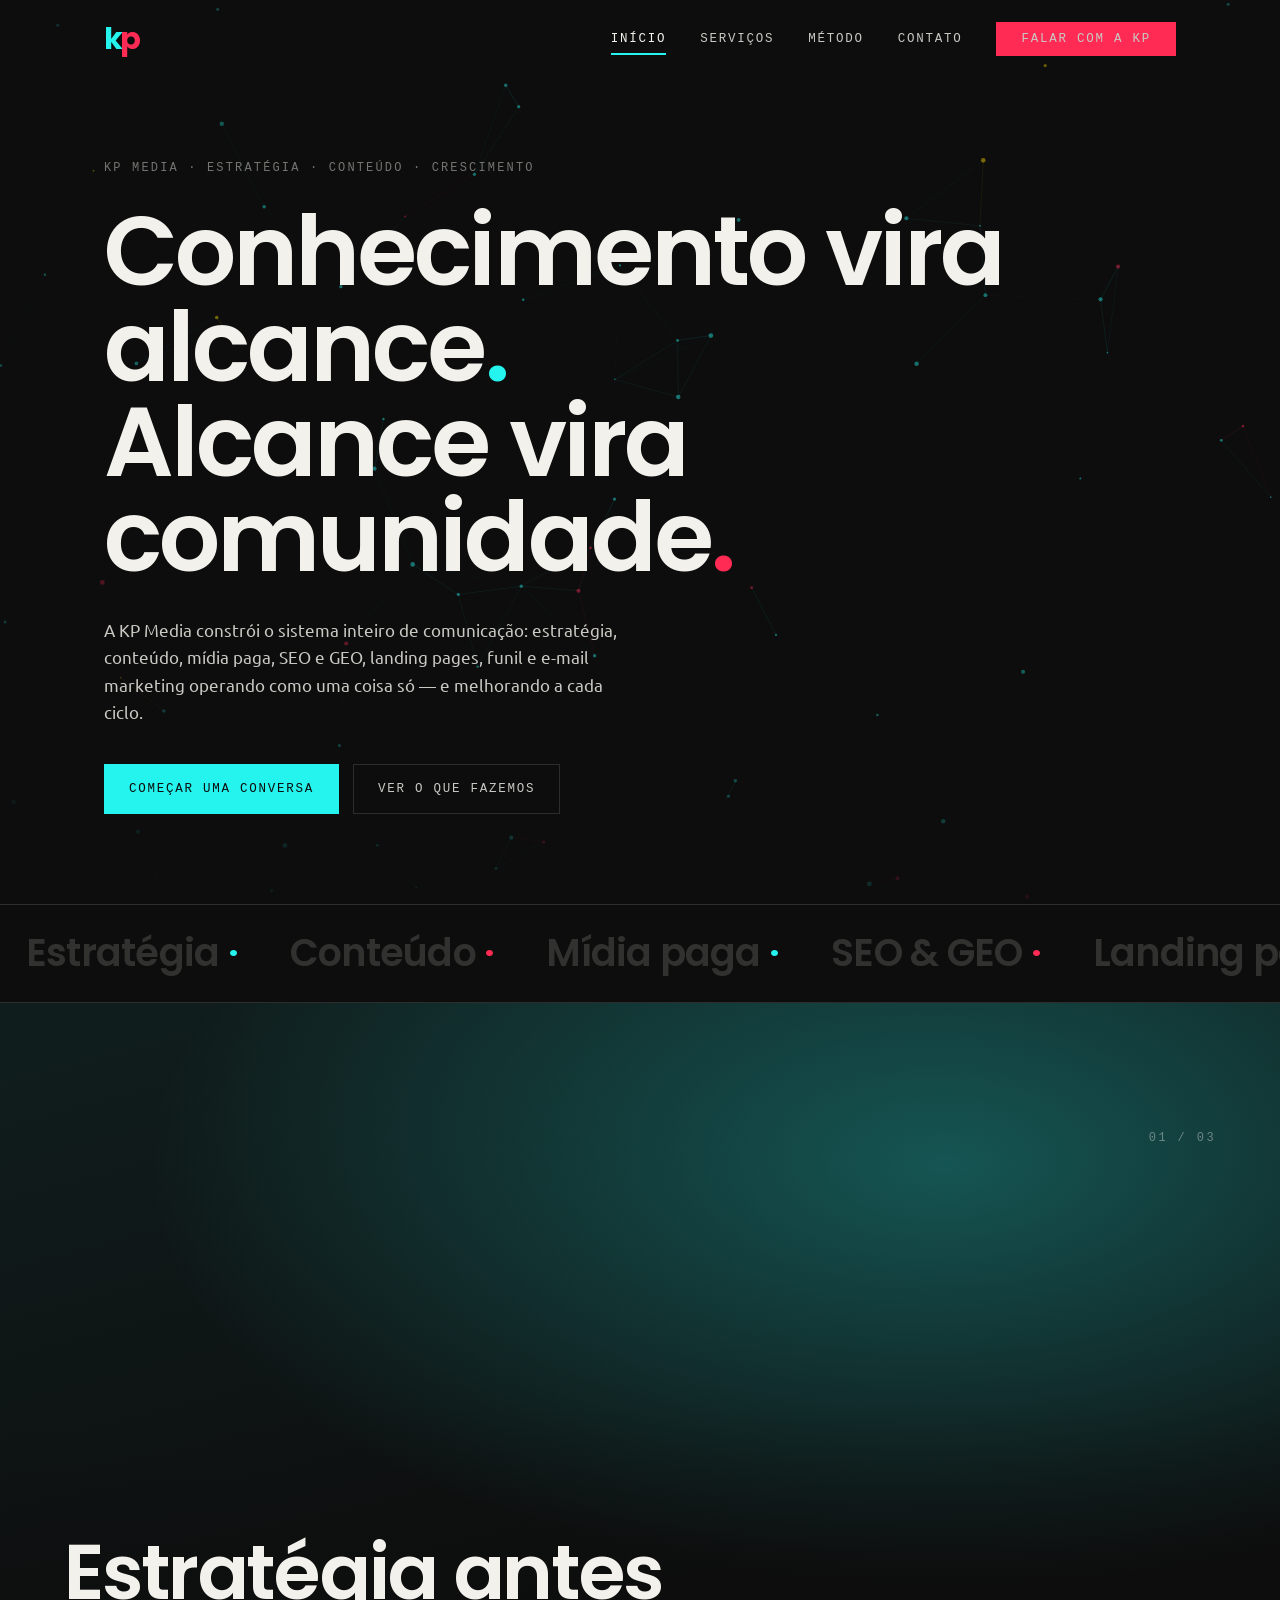
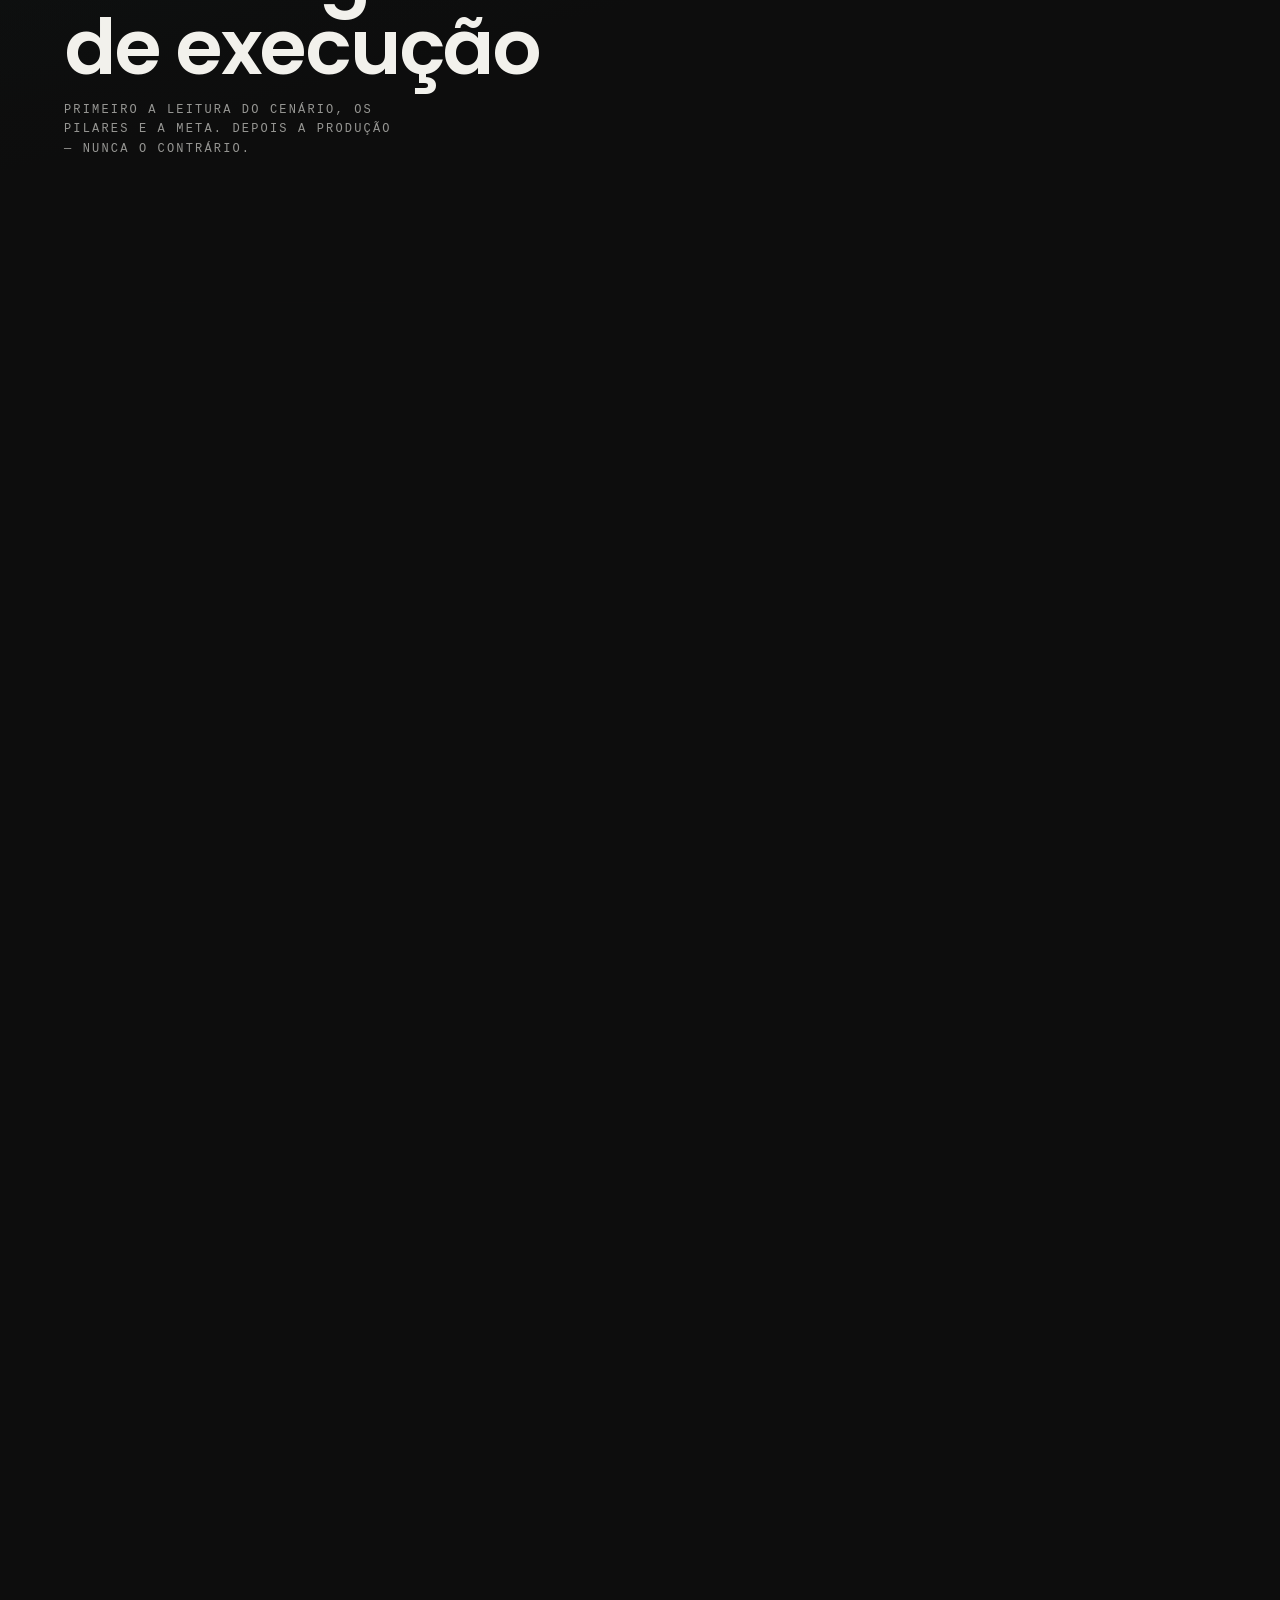
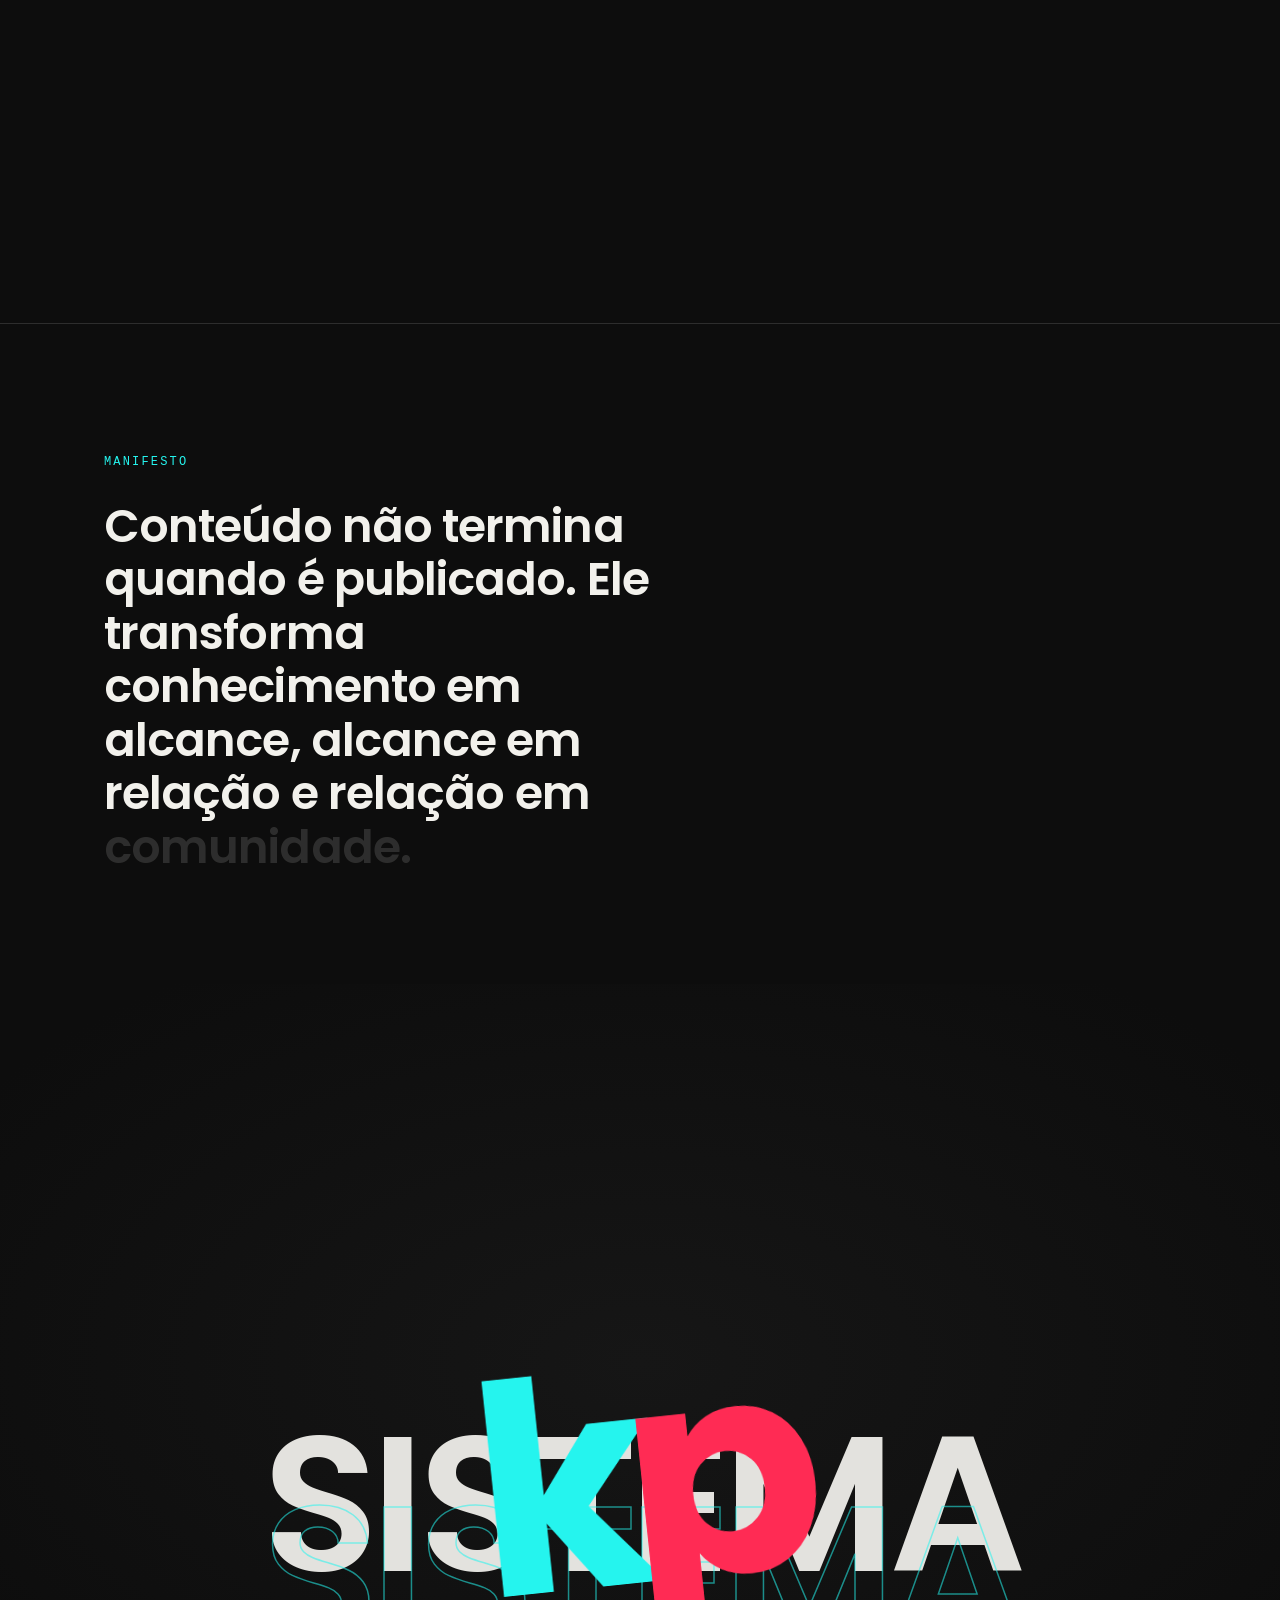
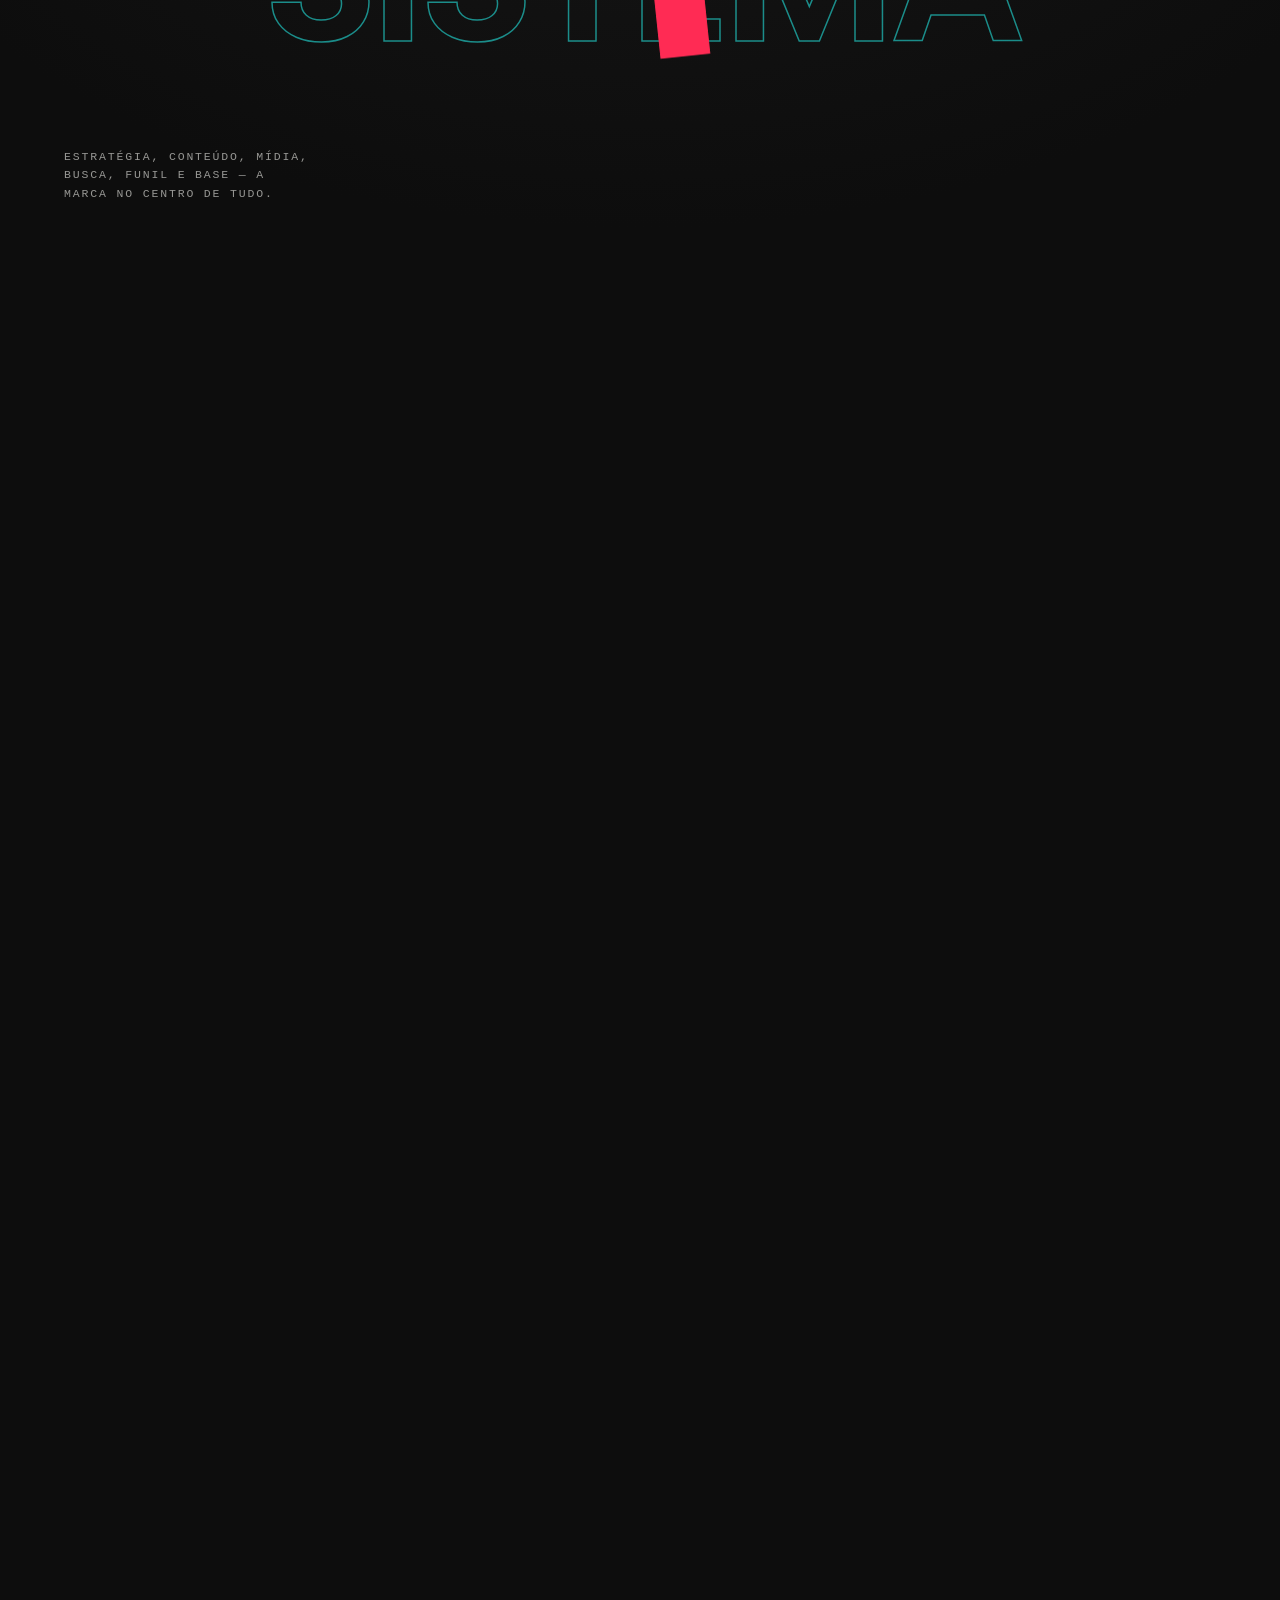
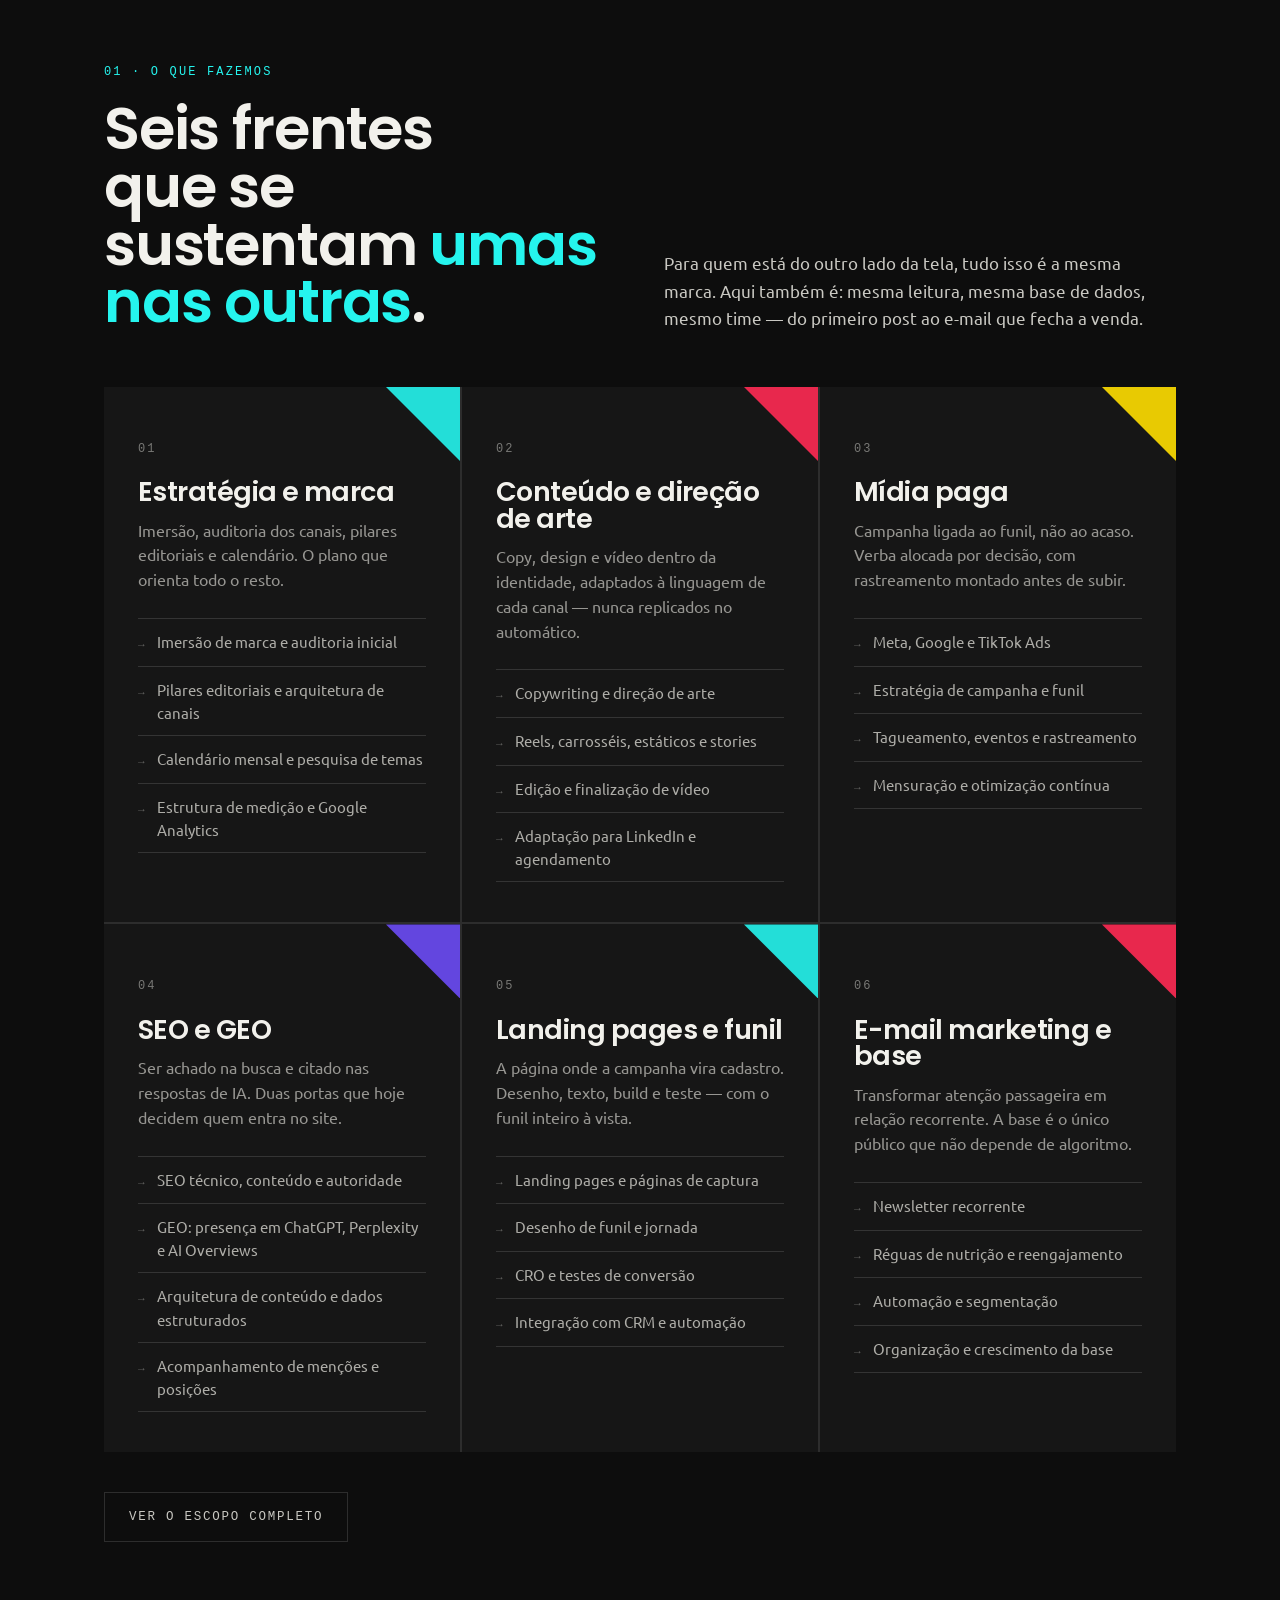
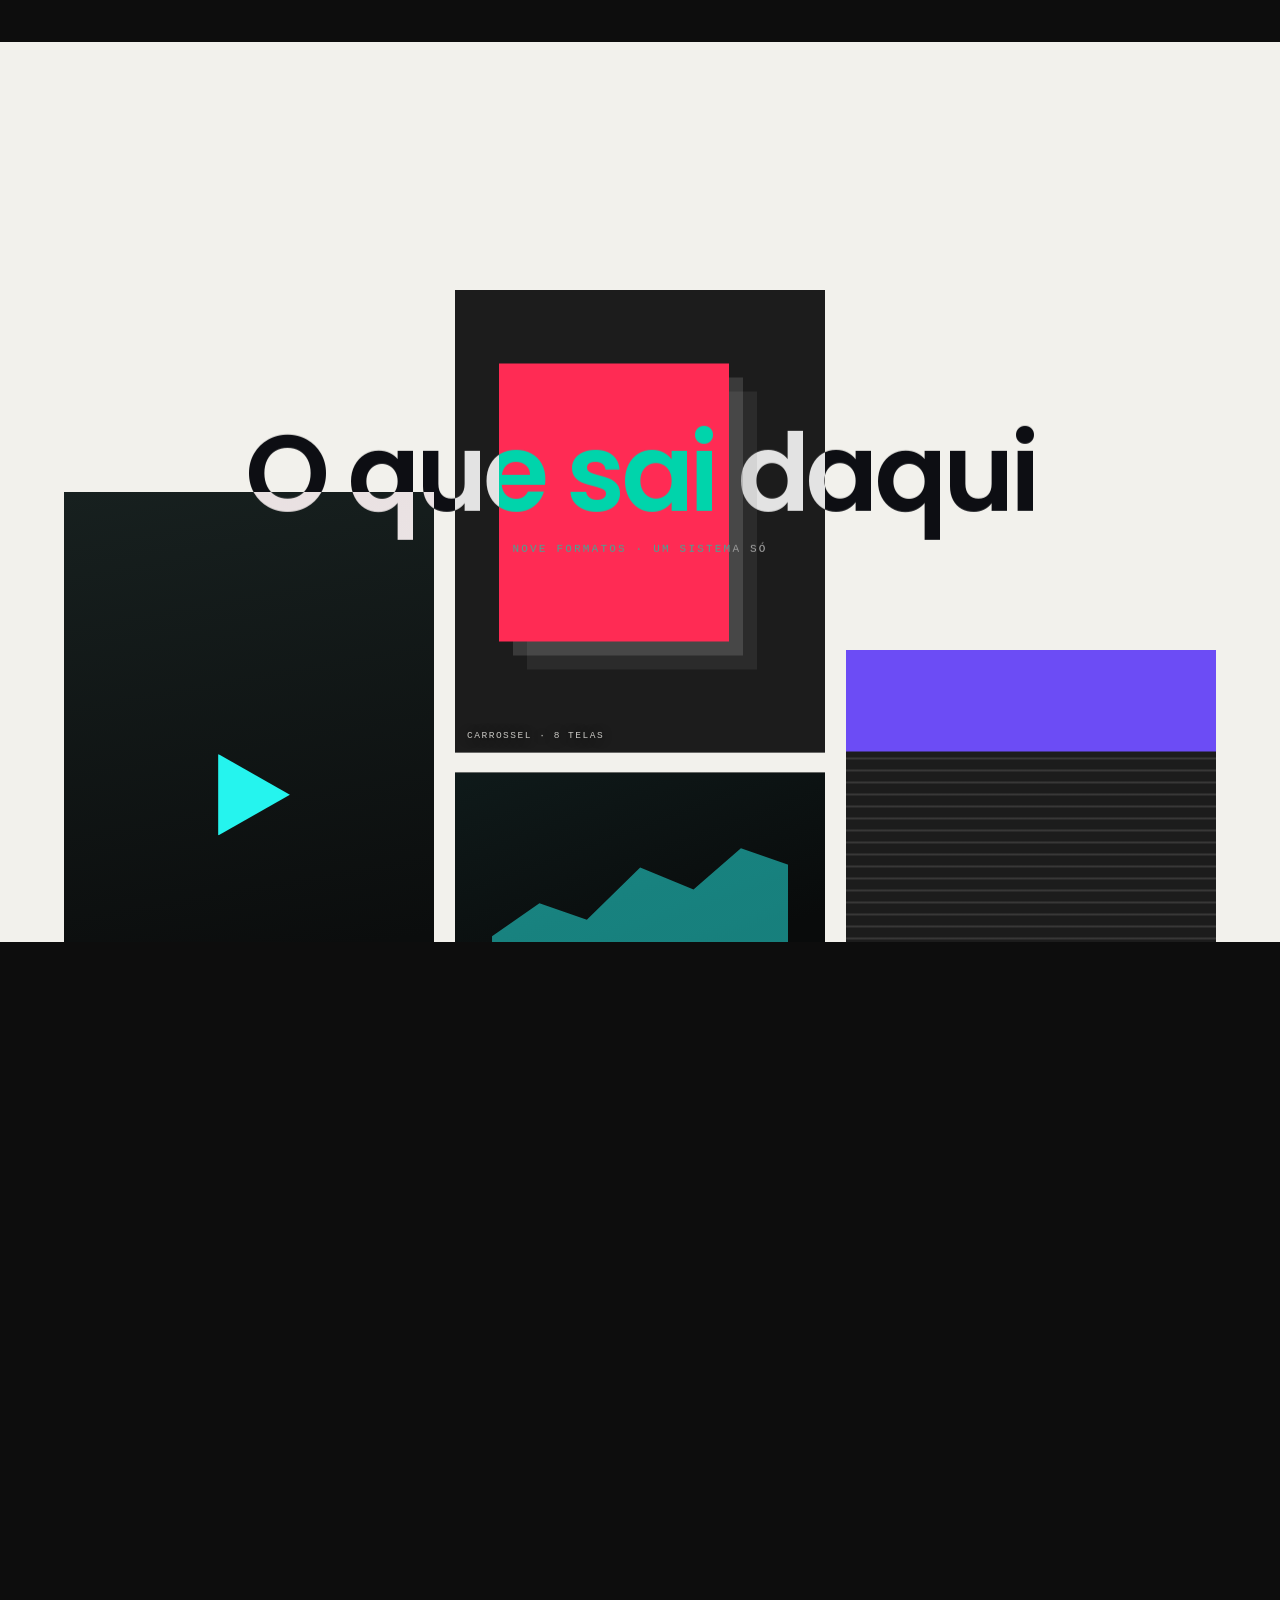
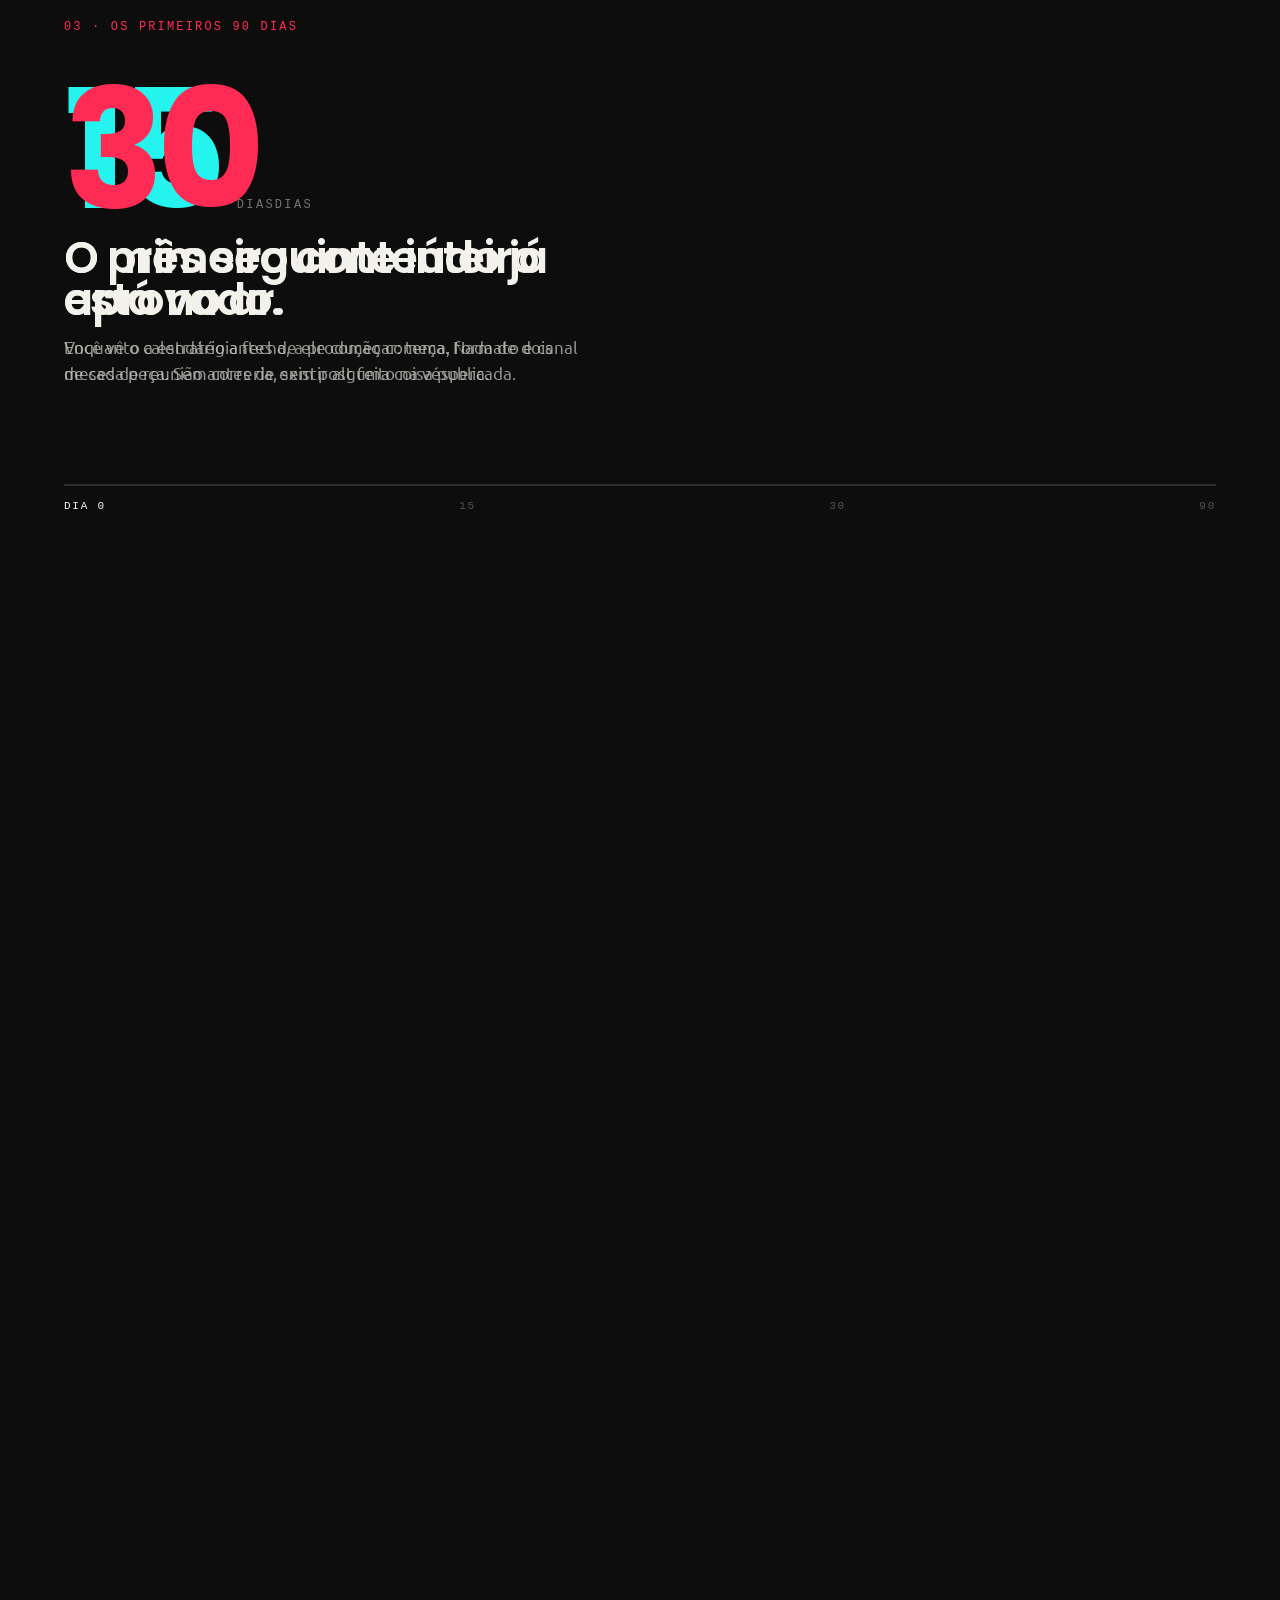
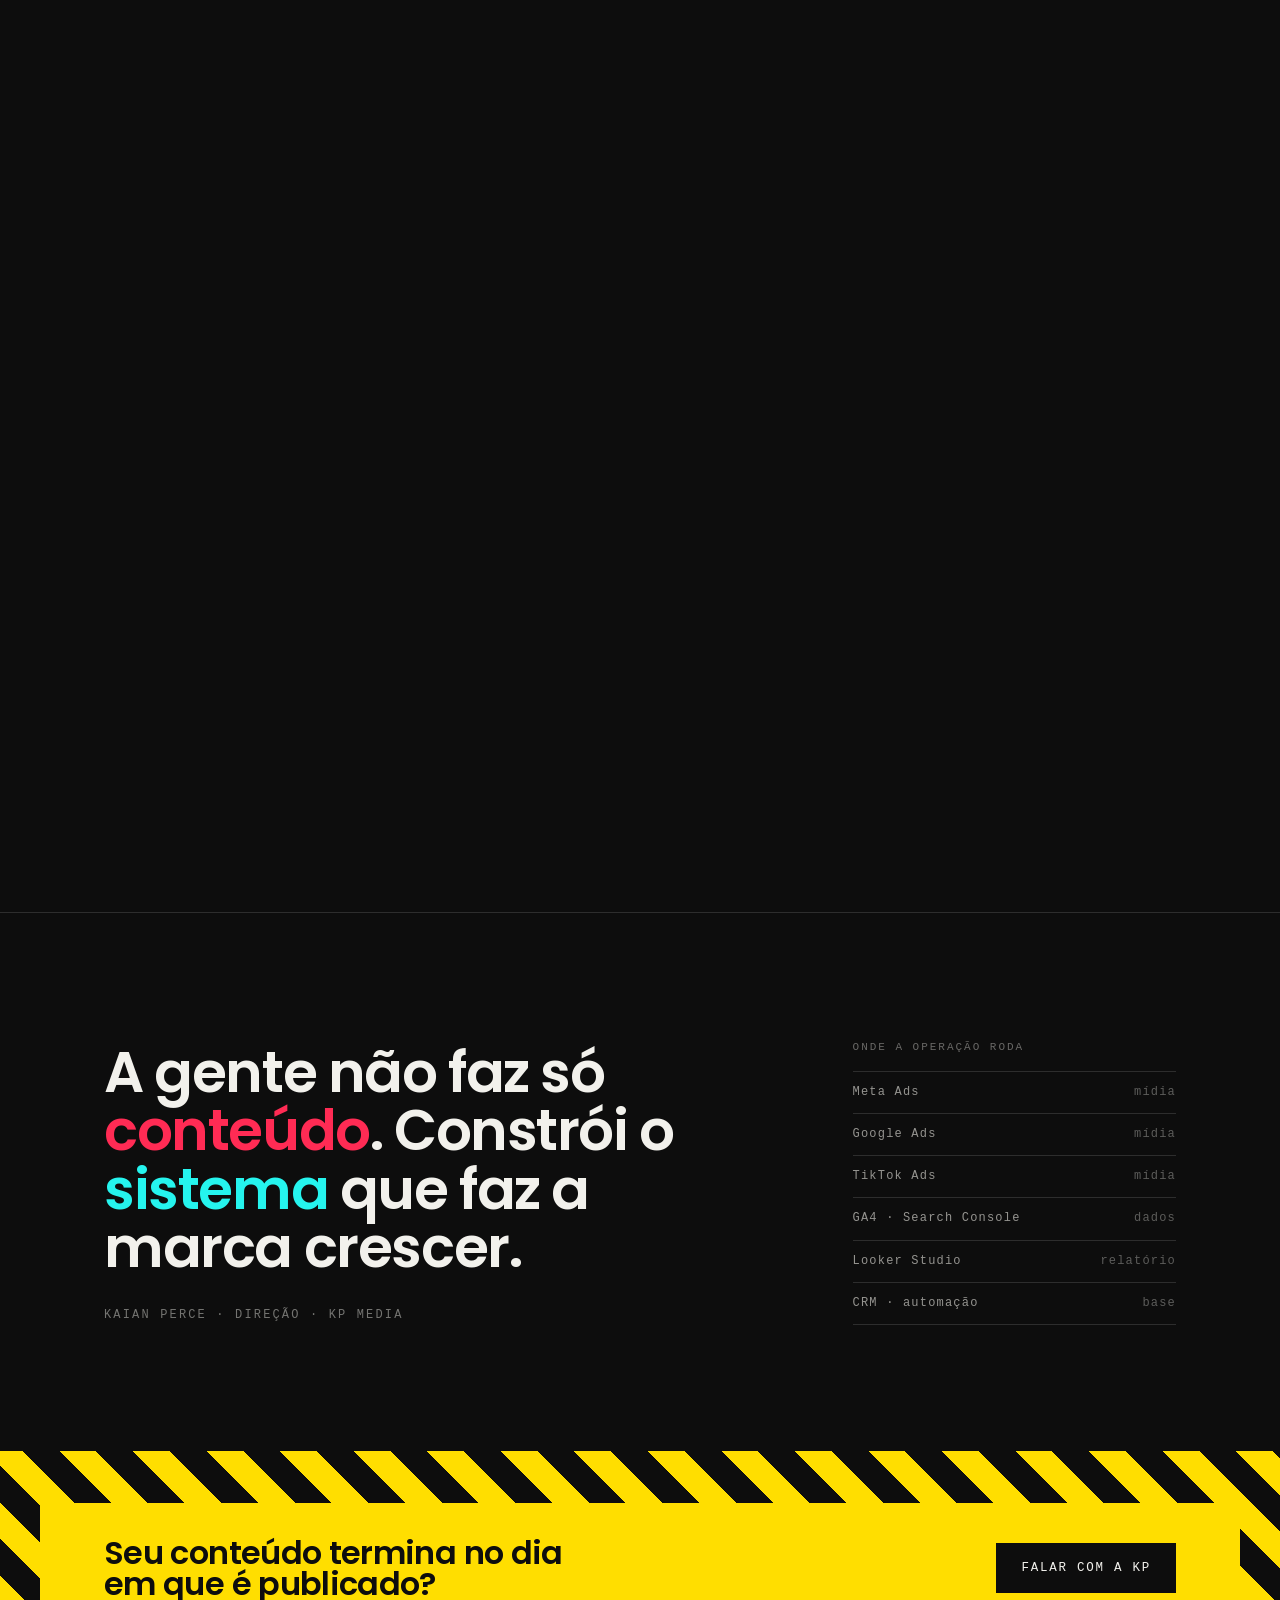
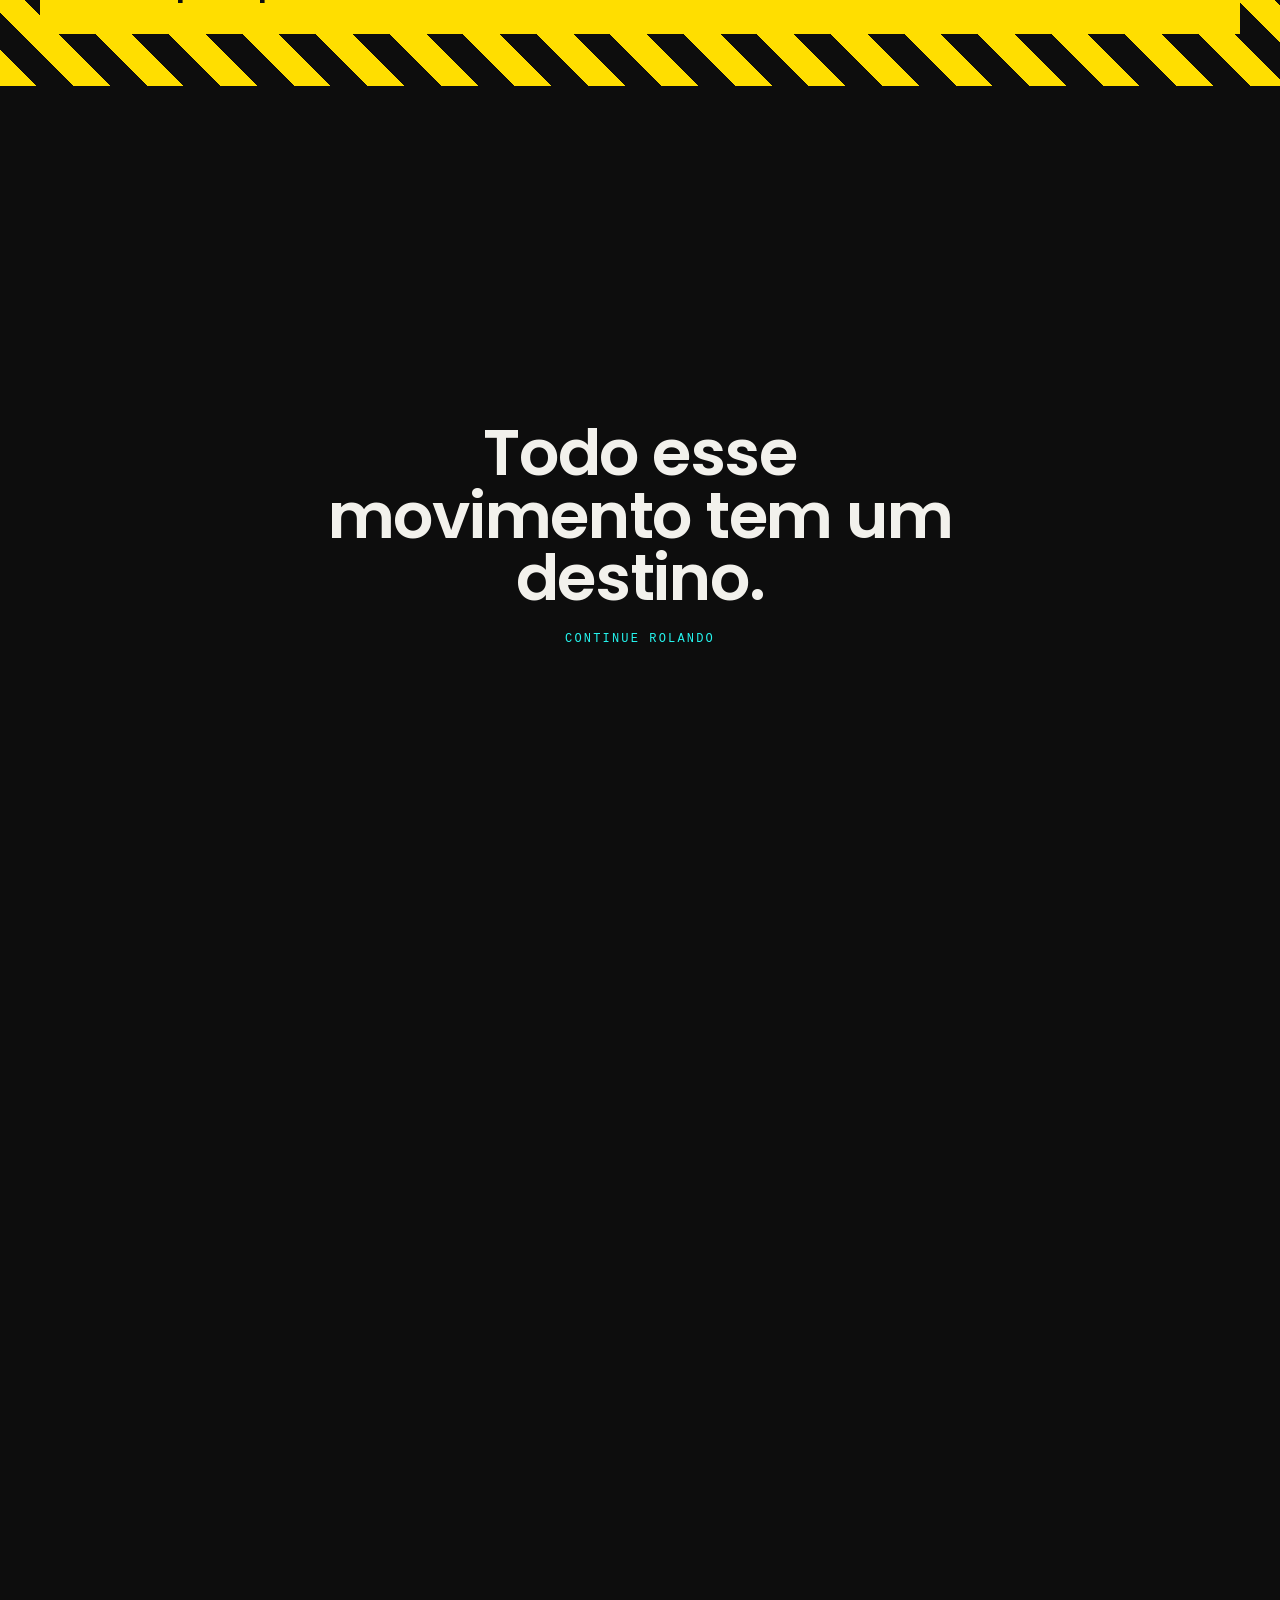
==== commit 427682aa: "Console de escopo, linha do tempo e ciclo mensal nomeado Três problemas apontados na revisão:  - esc" ====
--- a/index.html
+++ b/index.html
@@ -257,39 +257,44 @@
   </div>
 </section>
 
-<!-- ============================ O RITMO (contador gigante em scrub) ============================ -->
-<section class="scrub contador" aria-label="O ritmo da operação">
+<!-- ============================ LINHA DO TEMPO (quando você vê o quê) ============================ -->
+<section class="scrub linha" aria-label="Os primeiros 90 dias">
   <div class="scrub__track">
     <div class="scrub__stage">
-      <div class="item">
-        <p class="n"><u data-alvo="15">0</u> dias</p>
-        <p class="lede">do começo do contrato até as primeiras publicações no ar</p>
-      </div>
-      <div class="item">
-        <p class="n"><u data-alvo="90">0</u> dias</p>
-        <p class="lede">em três fases: fundação, ritmo e inteligência de dados</p>
-      </div>
-      <div class="item">
-        <p class="n"><u data-alvo="11">0</u> etapas</p>
-        <p class="lede">no ciclo mensal, do tema à leitura do resultado</p>
-      </div>
-      <div class="item">
-        <p class="n"><u data-alvo="1">0</u> relatório</p>
-        <p class="lede">por mês — e ele termina em recomendação, não em print</p>
-      </div>
-      <div class="eixo" aria-hidden="true"><i class="on"></i><i></i><i></i><i></i></div>
+      <div class="linha__topo">
+        <span class="label label--rosa">03 · Os primeiros 90 dias</span>
+      </div>
+      <div class="linha__itens">
+        <div class="linha__item on">
+          <div class="linha__dia"><b>15</b><span>dias</span></div>
+          <h3>O primeiro conteúdo já está no ar.</h3>
+          <p>Enquanto a estratégia fecha, a produção começa. Nada de dois meses de reunião antes de existir alguma coisa publicada.</p>
+        </div>
+        <div class="linha__item">
+          <div class="linha__dia"><b>30</b><span>dias</span></div>
+          <h3>O mês seguinte inteiro aprovado.</h3>
+          <p>Você vê o calendário antes de ele começar: tema, formato e canal de cada peça. Sem correria, sem post feito na véspera.</p>
+        </div>
+        <div class="linha__item">
+          <div class="linha__dia"><b>90</b><span>dias</span></div>
+          <h3>O sistema completo rodando.</h3>
+          <p>Conteúdo, mídia, busca, landing e base conversando entre si — e o relatório que fecha o trimestre terminando em decisão, não em print.</p>
+        </div>
+      </div>
+      <div class="linha__eixo" aria-hidden="true">
+        <div class="linha__trilho"><i></i></div>
+        <div class="linha__marcos"><span class="on">dia 0</span><span>15</span><span>30</span><span>90</span></div>
+      </div>
     </div>
   </div>
 </section>
 <section class="sec sec--top so-mobile">
   <div class="wrap">
-    <span class="label label--rosa rise">02 · O ritmo</span>
-    <h2 class="rise" style="margin:18px 0 44px;font-size:clamp(30px,4vw,52px);color:var(--off)">Como a operação roda, mês a mês.</h2>
-    <div class="stats rise" data-delay="1">
-      <div class="stat"><b data-count="15" data-suffix=" dias">0</b><p>do começo do contrato até as primeiras publicações no ar.</p></div>
-      <div class="stat"><b data-count="90" data-suffix=" dias">0</b><p>em três fases: fundação, ritmo e inteligência de dados.</p></div>
-      <div class="stat"><b data-count="11" data-suffix="">0</b><p>etapas no ciclo mensal, do tema à leitura do resultado.</p></div>
-      <div class="stat"><b data-count="1" data-suffix="">0</b><p>relatório por mês — e ele termina em recomendação, não em print.</p></div>
+    <span class="label label--rosa rise">03 · Os primeiros 90 dias</span>
+    <div class="stats rise" data-delay="1" style="margin-top:34px">
+      <div class="stat"><b data-count="15" data-suffix=" dias">0</b><p>o primeiro conteúdo já está no ar.</p></div>
+      <div class="stat"><b data-count="30" data-suffix=" dias">0</b><p>o mês seguinte inteiro aprovado.</p></div>
+      <div class="stat"><b data-count="90" data-suffix=" dias">0</b><p>o sistema completo rodando.</p></div>
     </div>
   </div>
 </section>
--- a/assets/css/style.css
+++ b/assets/css/style.css
@@ -390,7 +390,7 @@
 /* ============================ PASSOS / MÉTODO ============================ */
 .steps{display:grid;gap:2px;background:var(--linha);border-block:1px solid var(--linha)}
 .step{background:var(--preto);padding:34px 0;position:relative}
-.step__in{display:grid;grid-template-columns:110px 1fr 1fr;gap:32px;align-items:start}
+.step__in{display:grid;grid-template-columns:minmax(140px,.55fr) 1fr 1.15fr;gap:clamp(24px,3vw,40px);align-items:start}
 .step__n{font-family:var(--mono);font-size:12px;letter-spacing:.18em;color:rgba(242,241,236,.35);padding-top:6px}
 .step h3{font-size:clamp(24px,2.8vw,34px);color:var(--off)}
 .step p{font-size:15.5px;color:rgba(201,200,194,.7)}
@@ -1006,3 +1006,131 @@
   .obra__col{transform:none !important}
   .obra__titulo{position:static;transform:none;margin-bottom:34px;mix-blend-mode:normal}
 }
+
+/* ============================================================
+   CONSOLE DE ESCOPO (efeito 09 — slider de variantes)
+   Escolhe a frente, o palco inteiro recompõe: cor, número,
+   entregáveis e a linha do "você recebe".
+   ============================================================ */
+.console{padding:110px 0 100px}
+.console__abas{display:flex;flex-wrap:wrap;gap:2px;margin:40px 0 0;background:var(--linha)}
+.console__abas button{
+  flex:1 1 150px;background:var(--preto);border:0;border-top:2px solid transparent;cursor:pointer;
+  color:rgba(201,200,194,.6);padding:17px 14px;text-align:left;
+  font-family:var(--mono);font-size:11px;letter-spacing:.13em;text-transform:uppercase;
+  transition:background .25s ease,color .25s ease,border-color .25s ease;
+}
+.console__abas button:hover{background:var(--grafite);color:var(--off)}
+.console__abas button[aria-selected="true"]{background:var(--grafite);color:var(--off);border-top-color:var(--acento,var(--ciano))}
+.console__palco{
+  display:grid;background:var(--grafite);position:relative;overflow:hidden;
+  border-top:2px solid var(--acento,var(--ciano));transition:border-color .45s ease;
+}
+.console__palco::after{ /* corte 45° da marca, na cor da frente ativa */
+  content:"";position:absolute;top:0;right:0;width:120px;aspect-ratio:1;
+  background:var(--acento,var(--ciano));clip-path:polygon(100% 0,100% 100%,0 0);
+  opacity:.9;transition:background .45s ease;
+}
+.console__fantasma{
+  position:absolute;right:clamp(16px,3vw,48px);bottom:-4%;z-index:0;pointer-events:none;
+  font-family:var(--titulo);font-weight:700;font-size:clamp(160px,26vw,340px);line-height:.8;
+  color:rgba(242,241,236,.035);letter-spacing:-.05em;
+}
+.console__painel{
+  grid-area:1/1;display:grid;grid-template-columns:1fr 1fr;gap:clamp(28px,4vw,64px);
+  padding:clamp(34px,4.4vw,60px);position:relative;z-index:1;
+  opacity:0;pointer-events:none;transform:translateY(16px);
+  transition:opacity .42s var(--ease),transform .42s var(--ease);
+}
+.console__painel.on{opacity:1;pointer-events:auto;transform:none}
+.console__painel h3{font-size:clamp(26px,3.2vw,42px);color:var(--off);margin:14px 0 14px}
+.console__painel > div > p{font-size:16px;color:rgba(201,200,194,.75);max-width:42ch}
+.console__recebe{
+  margin-top:26px;padding-top:20px;border-top:1px solid var(--linha);
+  font-size:15px;color:rgba(201,200,194,.9);max-width:42ch;
+}
+.console__recebe b{color:var(--acento,var(--ciano));font-weight:400;font-family:var(--mono);
+  font-size:11px;letter-spacing:.16em;text-transform:uppercase;display:block;margin-bottom:8px}
+.console__lista{list-style:none;margin:0;padding:0;align-self:center}
+.console__lista li{
+  display:flex;gap:14px;align-items:baseline;padding:13px 0;border-bottom:1px solid var(--linha);
+  font-size:15.5px;color:rgba(201,200,194,.85);
+  opacity:0;transform:translateX(12px);transition:opacity .4s var(--ease),transform .4s var(--ease);
+}
+.console__painel.on .console__lista li{opacity:1;transform:none}
+.console__painel.on .console__lista li:nth-child(1){transition-delay:.06s}
+.console__painel.on .console__lista li:nth-child(2){transition-delay:.12s}
+.console__painel.on .console__lista li:nth-child(3){transition-delay:.18s}
+.console__painel.on .console__lista li:nth-child(4){transition-delay:.24s}
+.console__painel.on .console__lista li:nth-child(5){transition-delay:.30s}
+.console__lista li i{font-style:normal;font-family:var(--mono);font-size:11px;
+  color:var(--acento,var(--ciano));flex:0 0 auto}
+@media (max-width:860px){
+  .console__painel{grid-template-columns:1fr;gap:22px}
+  .console__abas button{flex:1 1 46%}
+  .console__fantasma{display:none}
+}
+
+/* ============================================================
+   LINHA DO TEMPO — substitui os números soltos
+   Cada marco responde "quando eu vejo o quê".
+   ============================================================ */
+.linha .scrub__track{height:300vh}
+.linha .scrub__stage{display:grid;align-content:center;gap:clamp(30px,5vh,58px);
+  padding:0 var(--gut);background:var(--preto)}
+.linha__topo{max-width:var(--max);margin:0 auto;width:100%}
+.linha__itens{display:grid;max-width:var(--max);margin:0 auto;width:100%}
+.linha__item{grid-area:1/1;opacity:0;transform:translateY(20px);
+  transition:opacity .4s var(--ease),transform .4s var(--ease)}
+.linha__item.on{opacity:1;transform:none}
+.linha__dia{display:flex;align-items:baseline;gap:16px}
+.linha__dia b{font-family:var(--titulo);font-weight:700;font-variant-numeric:tabular-nums;
+  font-size:clamp(70px,13vw,170px);line-height:.82;letter-spacing:-.04em;color:var(--off)}
+.linha__dia span{font-family:var(--mono);font-size:12px;letter-spacing:.2em;text-transform:uppercase;
+  color:rgba(242,241,236,.45)}
+.linha__item:nth-child(1) b{color:var(--ciano)}
+.linha__item:nth-child(2) b{color:var(--rosa)}
+.linha__item:nth-child(3) b{color:var(--amarelo)}
+.linha__item h3{font-size:clamp(24px,3.4vw,46px);color:var(--off);margin:18px 0 12px;max-width:20ch}
+.linha__item p{font-size:16.5px;color:rgba(201,200,194,.7);max-width:52ch}
+.linha__eixo{position:relative;max-width:var(--max);margin:0 auto;width:100%;padding-top:26px}
+.linha__trilho{position:relative;height:2px;background:var(--linha)}
+.linha__trilho i{position:absolute;inset:0 auto 0 0;background:linear-gradient(90deg,var(--ciano),var(--rosa),var(--amarelo));
+  width:100%;transform:scaleX(var(--p,0));transform-origin:left}
+.linha__marcos{display:flex;justify-content:space-between;margin-top:12px;
+  font-family:var(--mono);font-size:11px;letter-spacing:.16em;text-transform:uppercase;
+  color:rgba(242,241,236,.3)}
+.linha__marcos span.on{color:var(--off)}
+
+/* ============================================================
+   CICLO MENSAL — os painéis do método ganham as etapas
+   ============================================================ */
+.pilha .step__in{align-items:start}
+.ciclo__etapas{list-style:none;margin:18px 0 0;padding:0;display:flex;flex-wrap:wrap;gap:8px}
+.ciclo__etapas li{
+  font-family:var(--mono);font-size:10.5px;letter-spacing:.12em;text-transform:uppercase;
+  color:rgba(201,200,194,.75);border:1px solid var(--linha);padding:8px 12px;
+  display:flex;gap:8px;align-items:center;
+}
+.ciclo__etapas li b{color:var(--ciano);font-weight:400}
+.pilha .step:nth-child(2) .ciclo__etapas li b{color:var(--rosa)}
+.pilha .step:nth-child(3) .ciclo__etapas li b{color:var(--amarelo)}
+.pilha .step:nth-child(4) .ciclo__etapas li b{color:var(--violeta)}
+
+/* legenda que troca junto com o nó ativo do pipeline */
+.pipe__legenda{position:absolute;left:var(--gut);right:var(--gut);bottom:12vh;
+  max-width:52ch;display:grid}
+.pipe__legenda p{grid-area:1/1;font-size:16px;color:rgba(201,200,194,.75);
+  opacity:0;transform:translateY(10px);transition:opacity .35s var(--ease),transform .35s var(--ease)}
+.pipe__legenda p.on{opacity:1;transform:none}
+.pipe__legenda b{color:var(--off);font-weight:400}
+@media (max-width:820px){.pipe__legenda{position:static;margin:6vh var(--gut) 10vh}}
+
+@media (prefers-reduced-motion:reduce){
+  .linha .scrub__track{height:auto}
+  .linha .scrub__stage{position:relative;height:auto;min-height:0;padding-block:12vh}
+  .linha__item{position:static;opacity:1;transform:none;margin-bottom:52px}
+  .linha__itens{display:block}
+  .pipe__legenda p{opacity:1;position:static}
+  .pipe__legenda{display:block}
+}
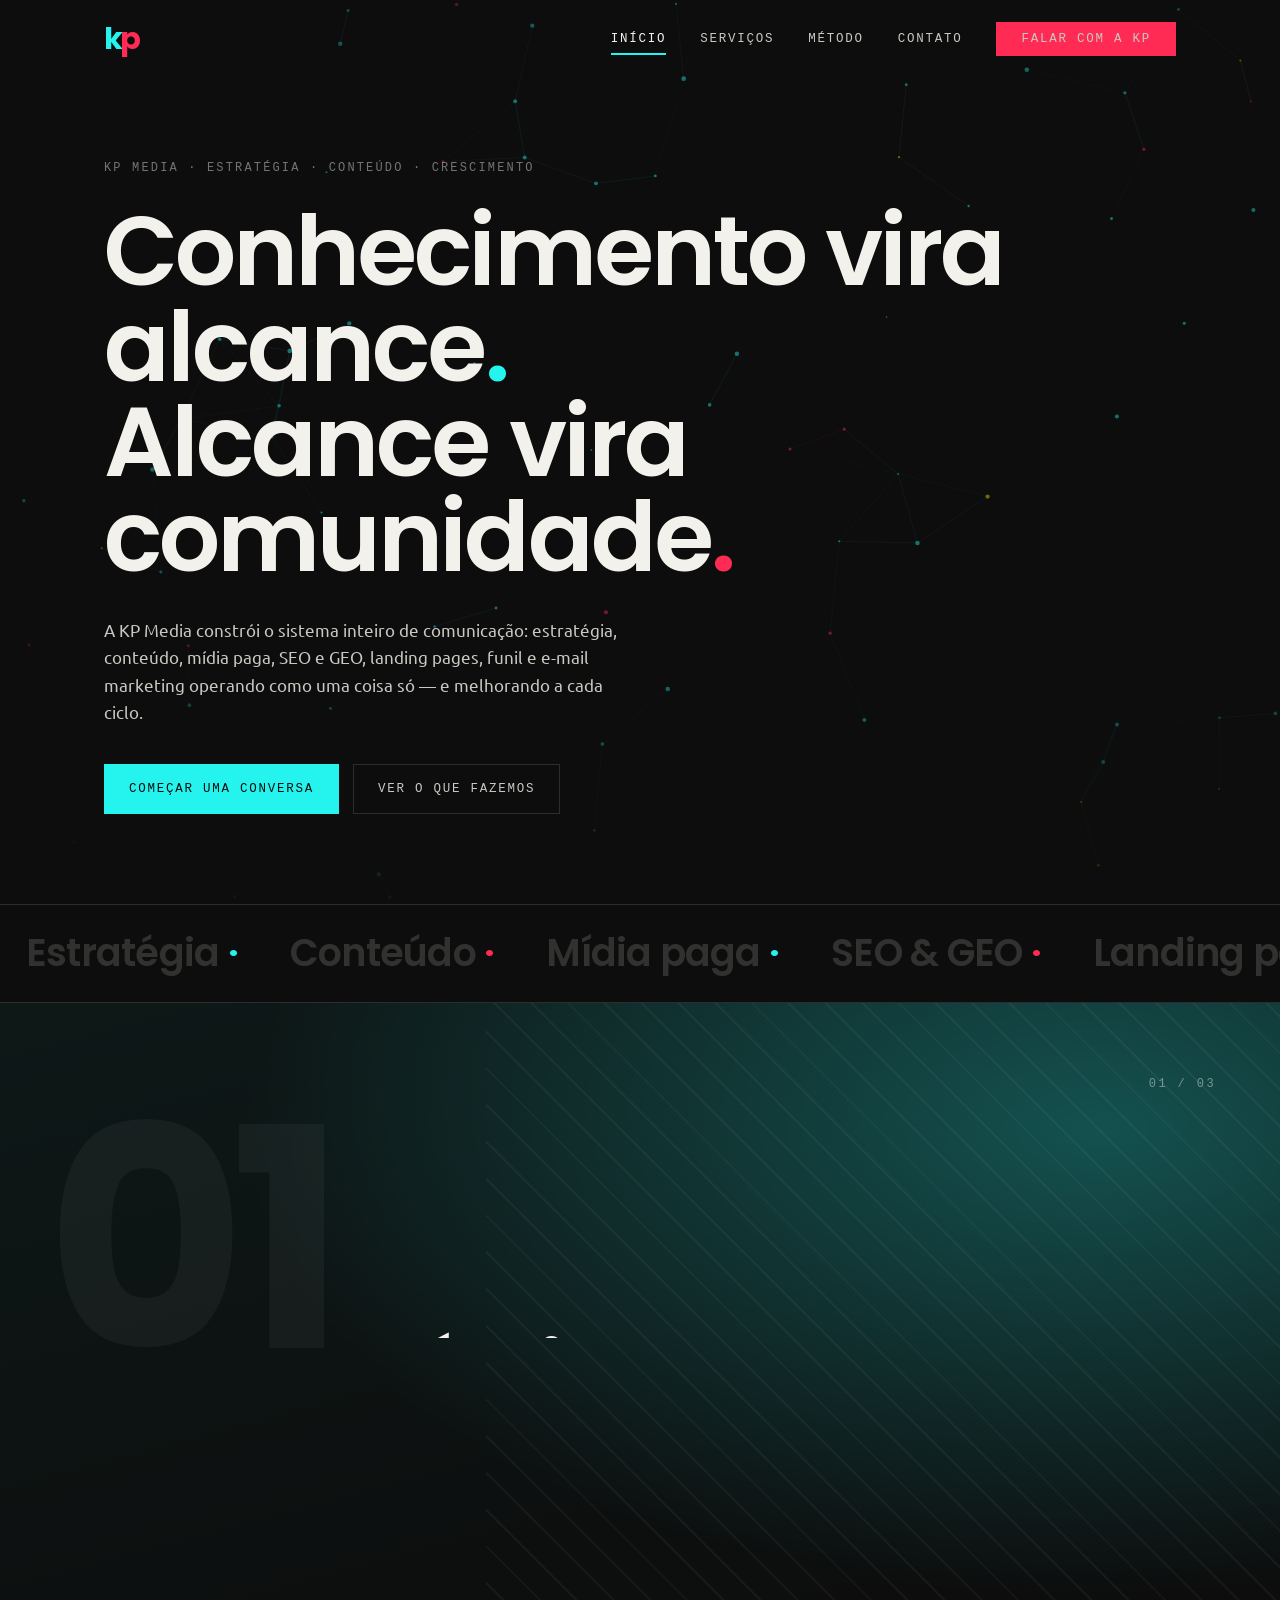
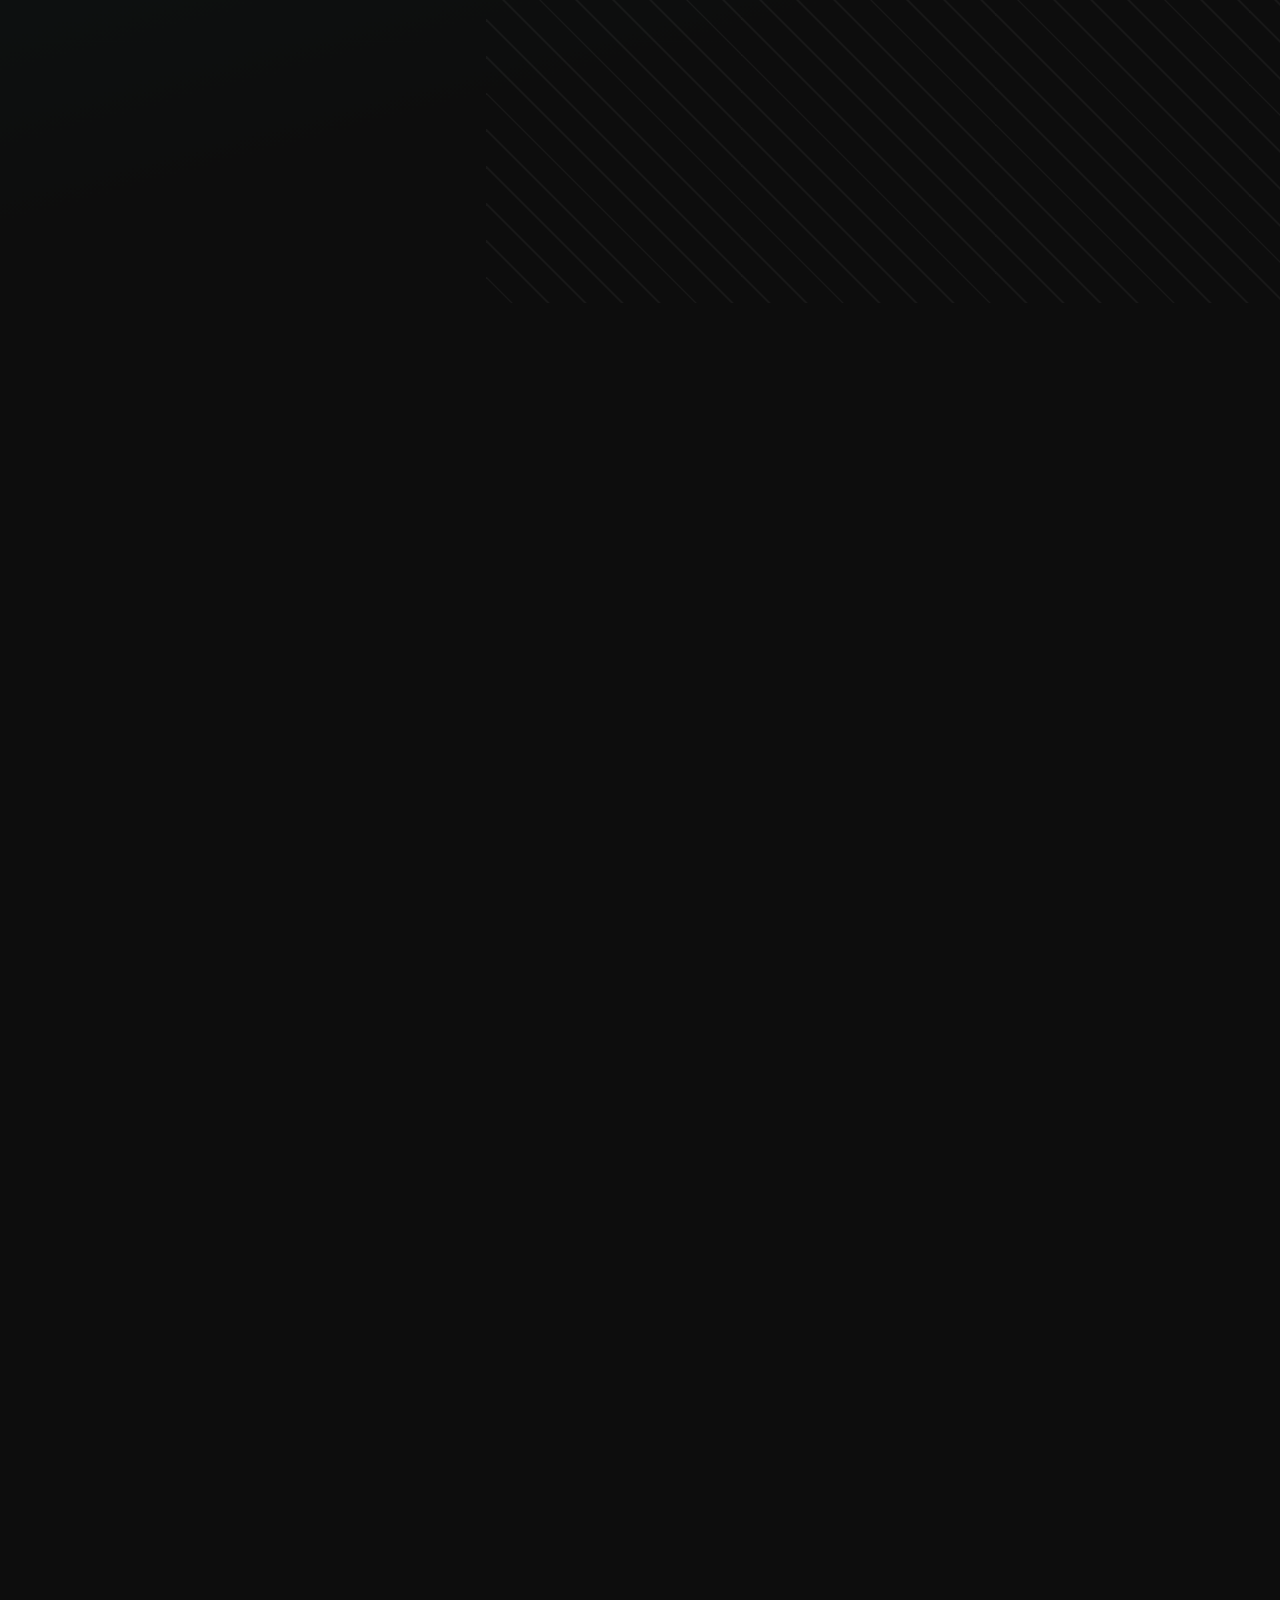
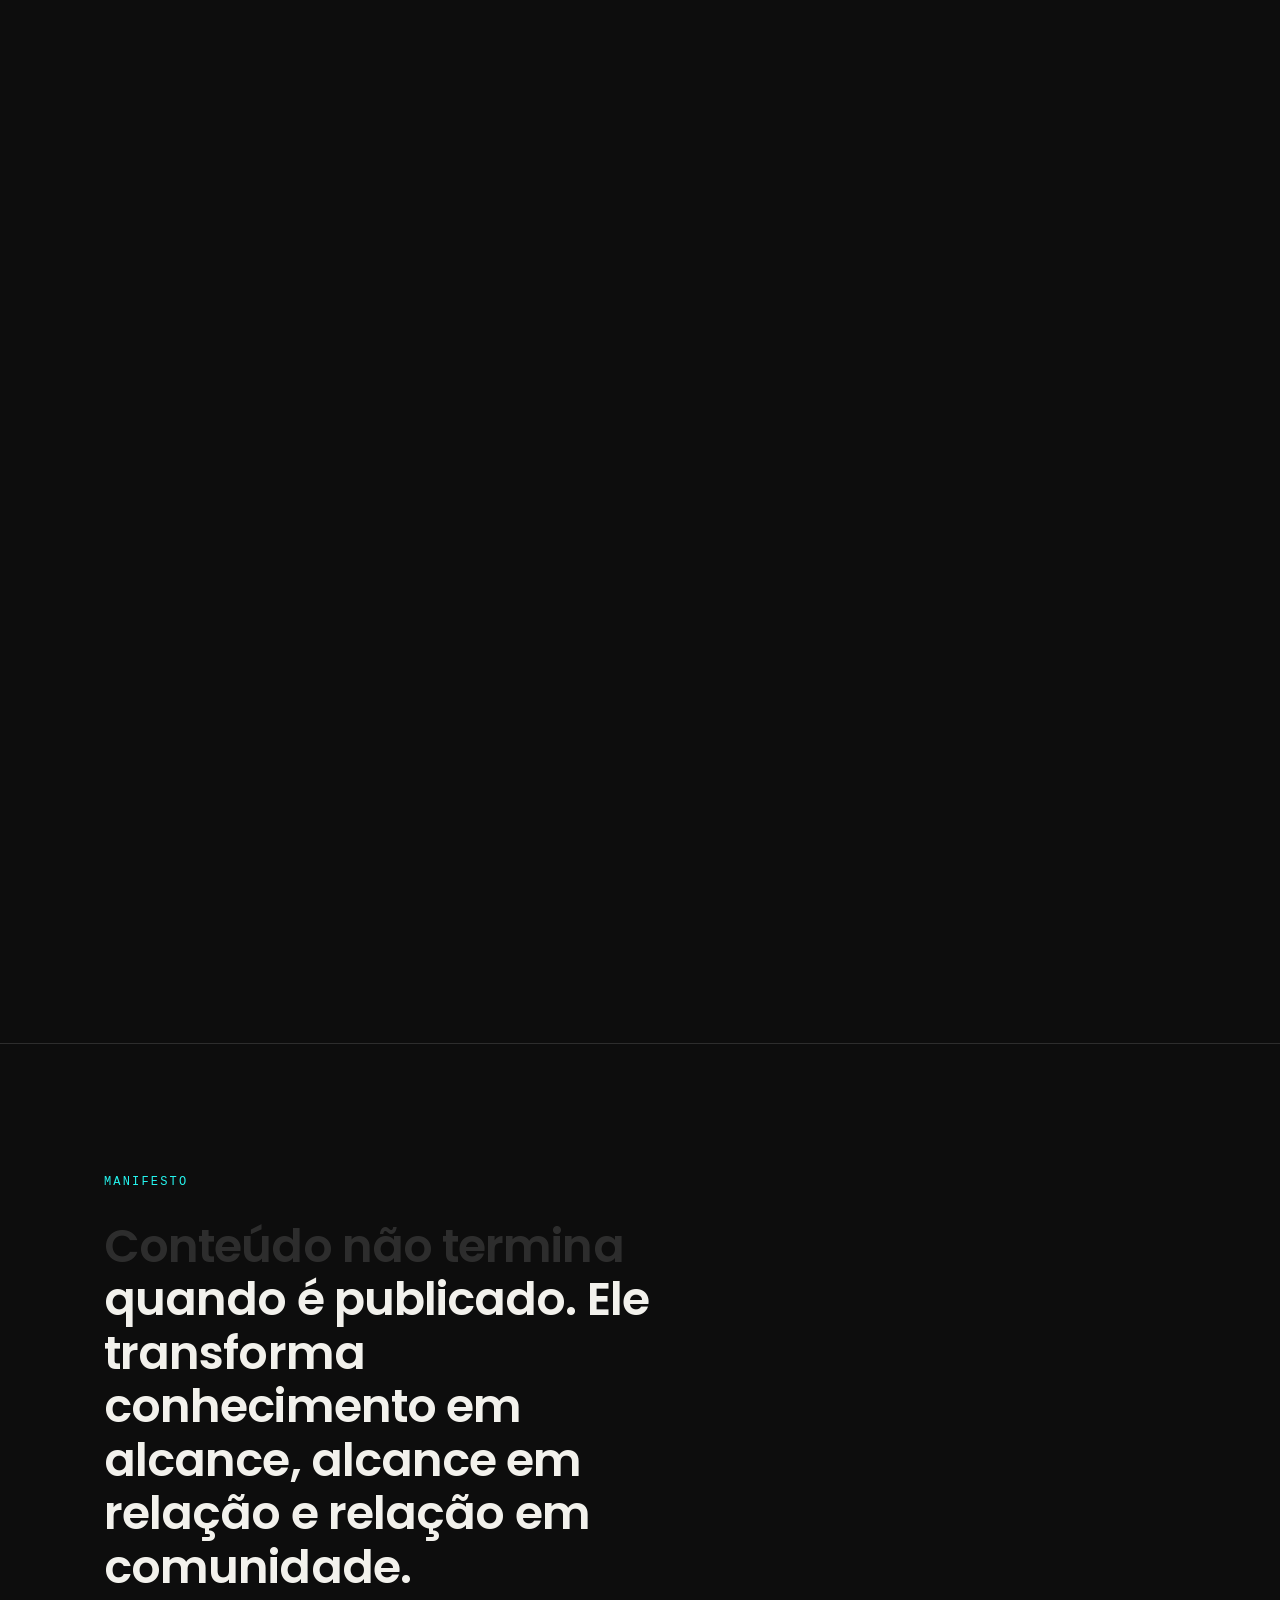
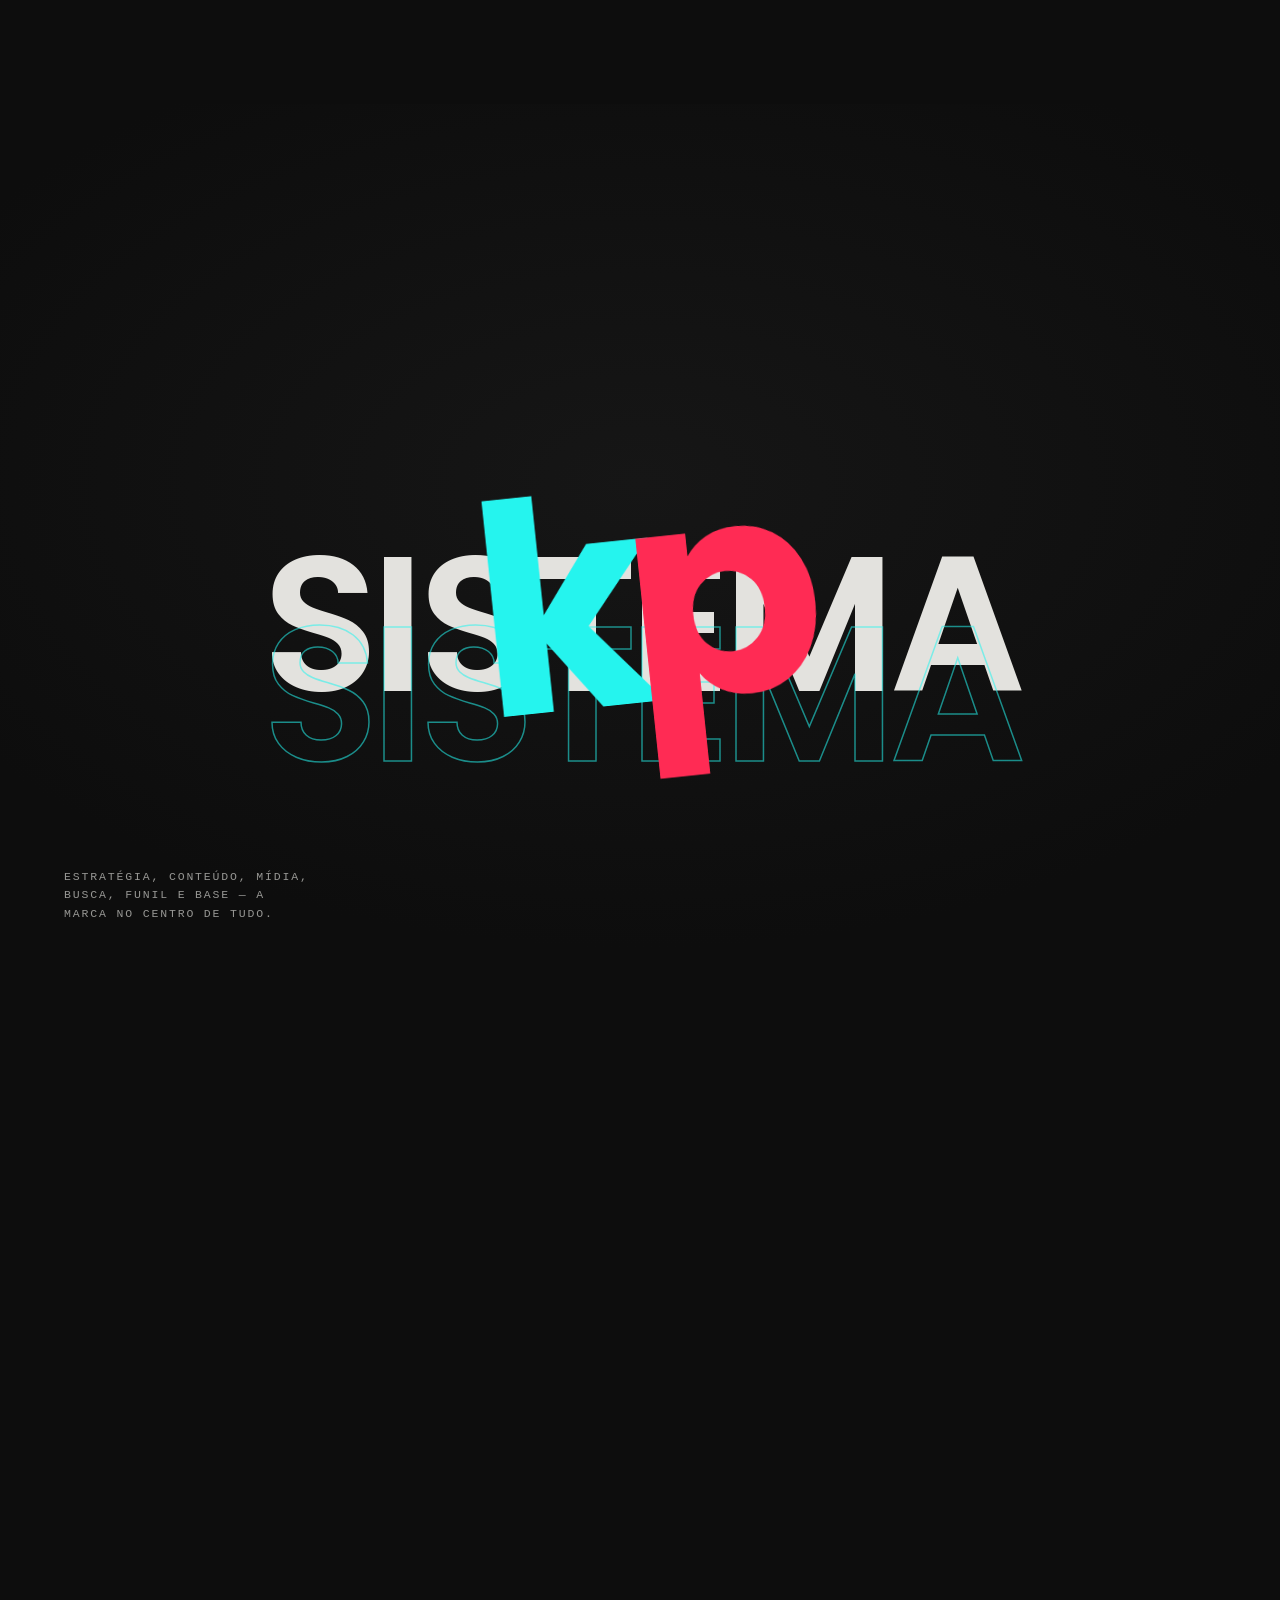
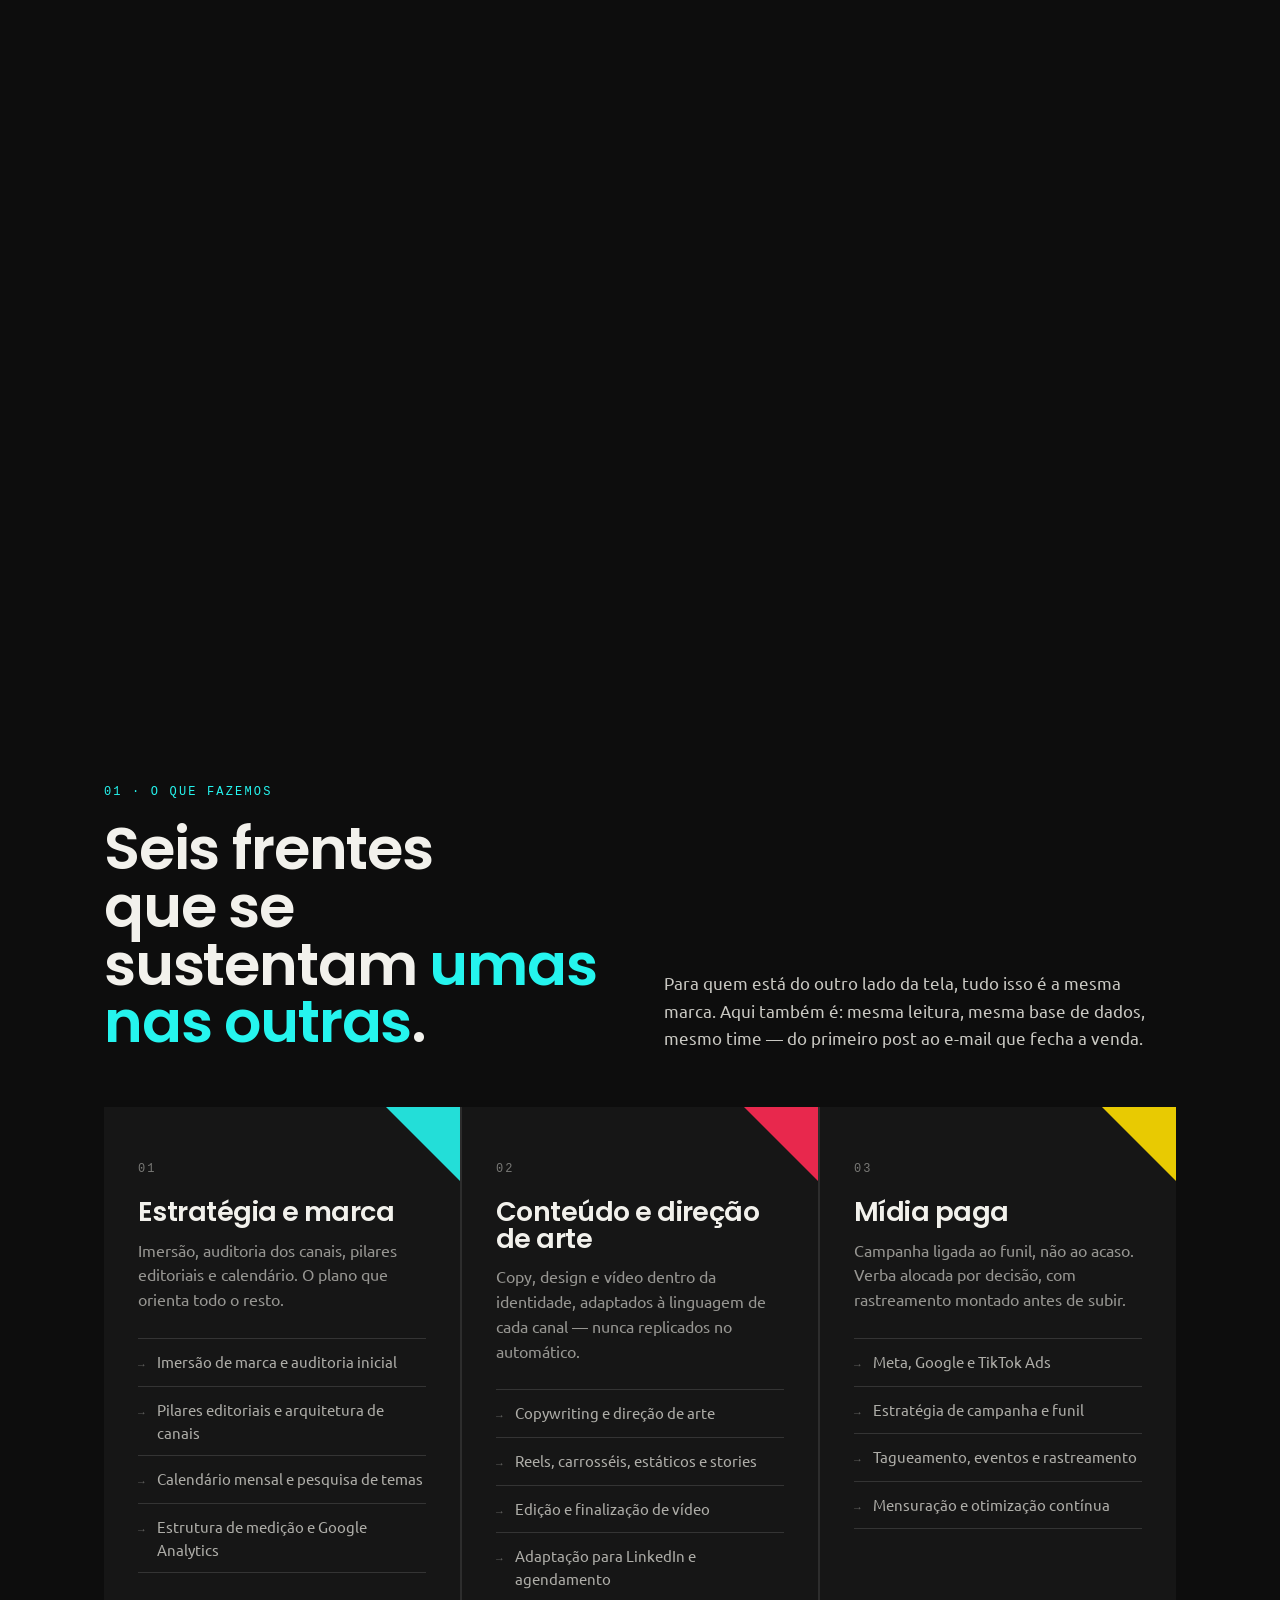
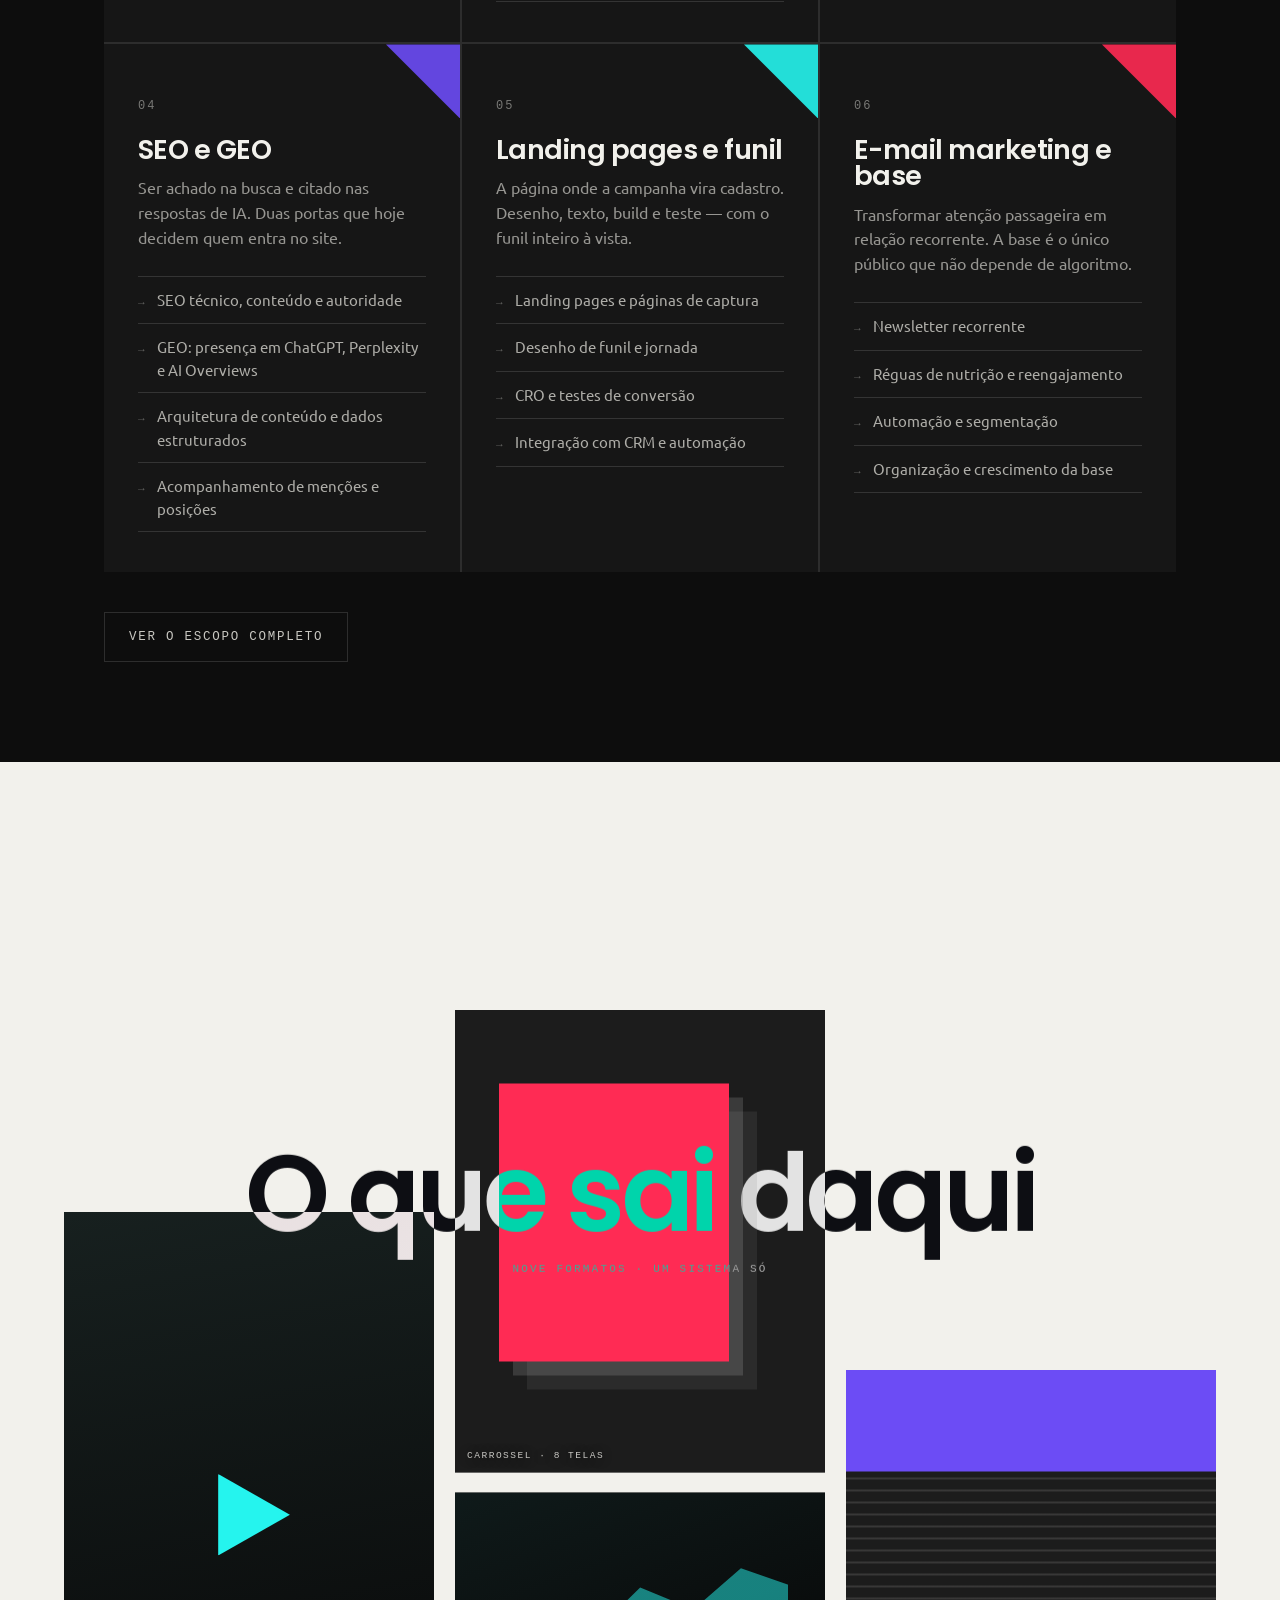
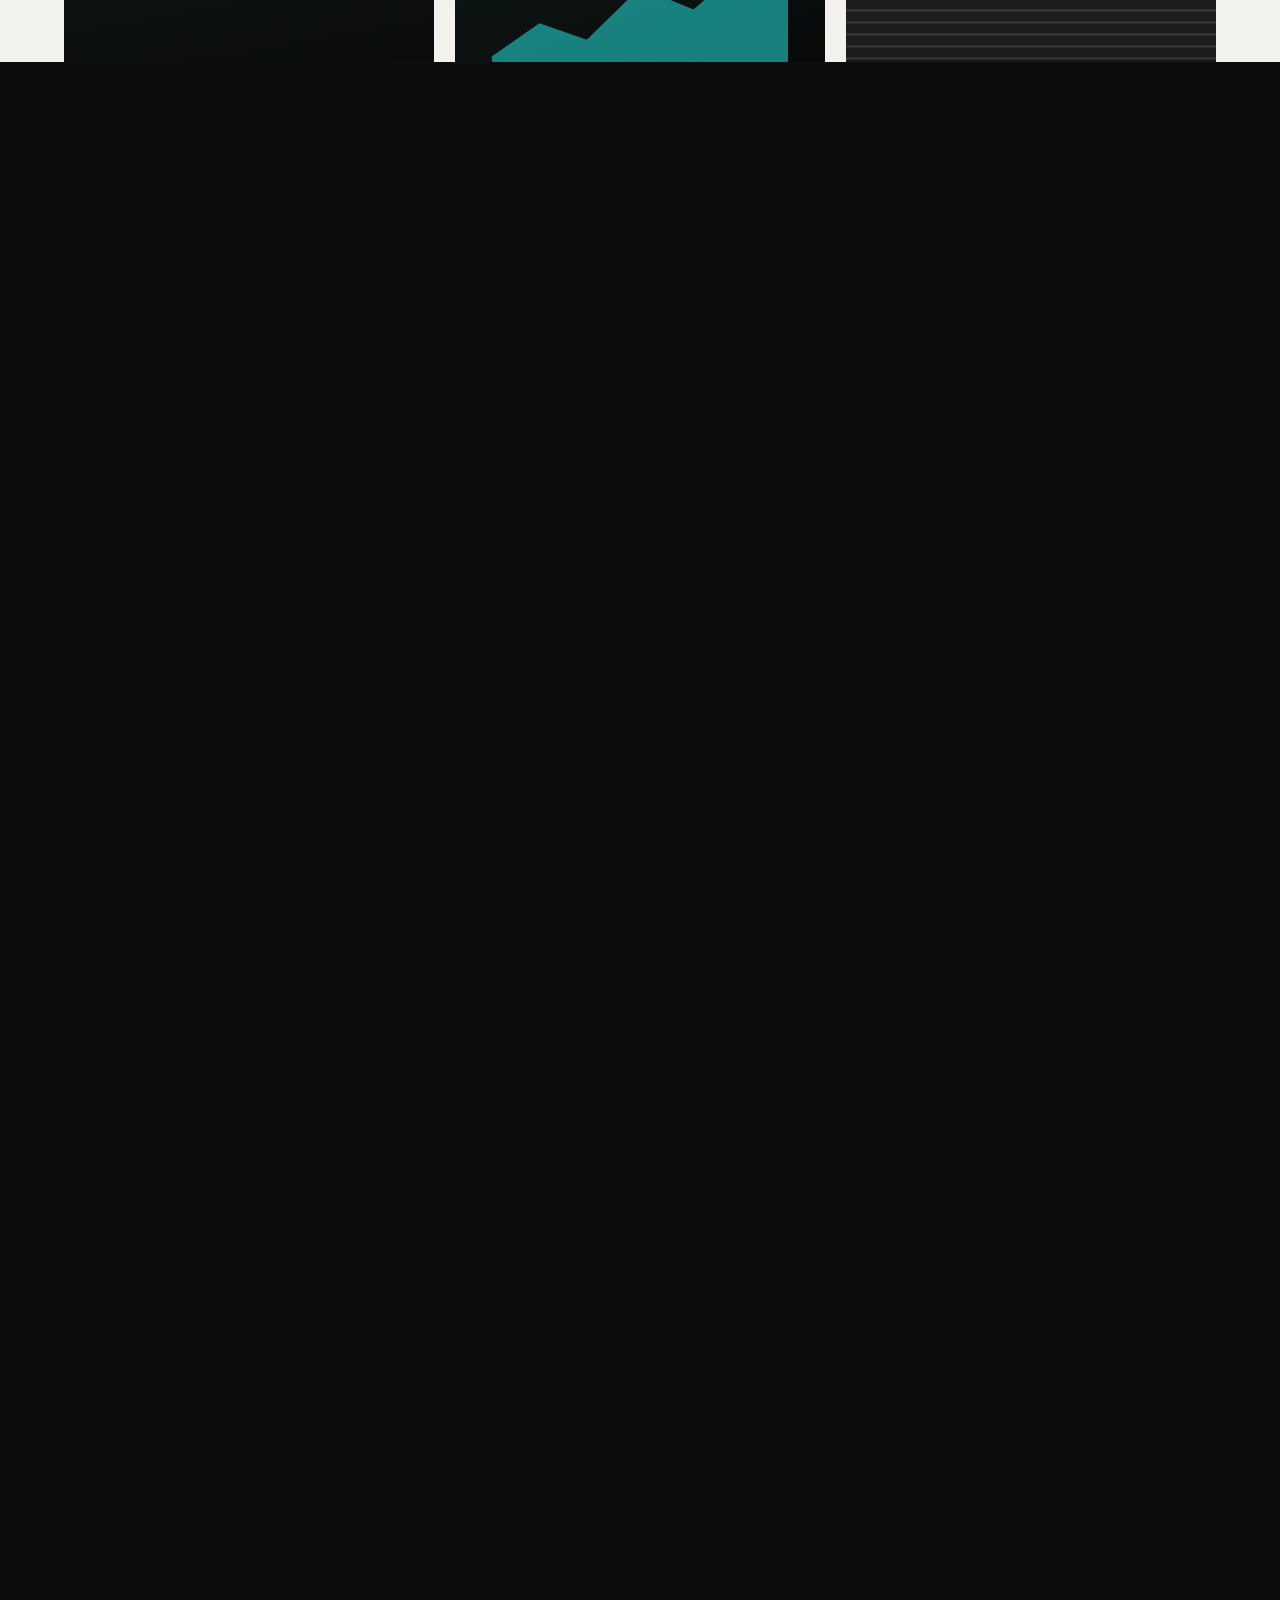
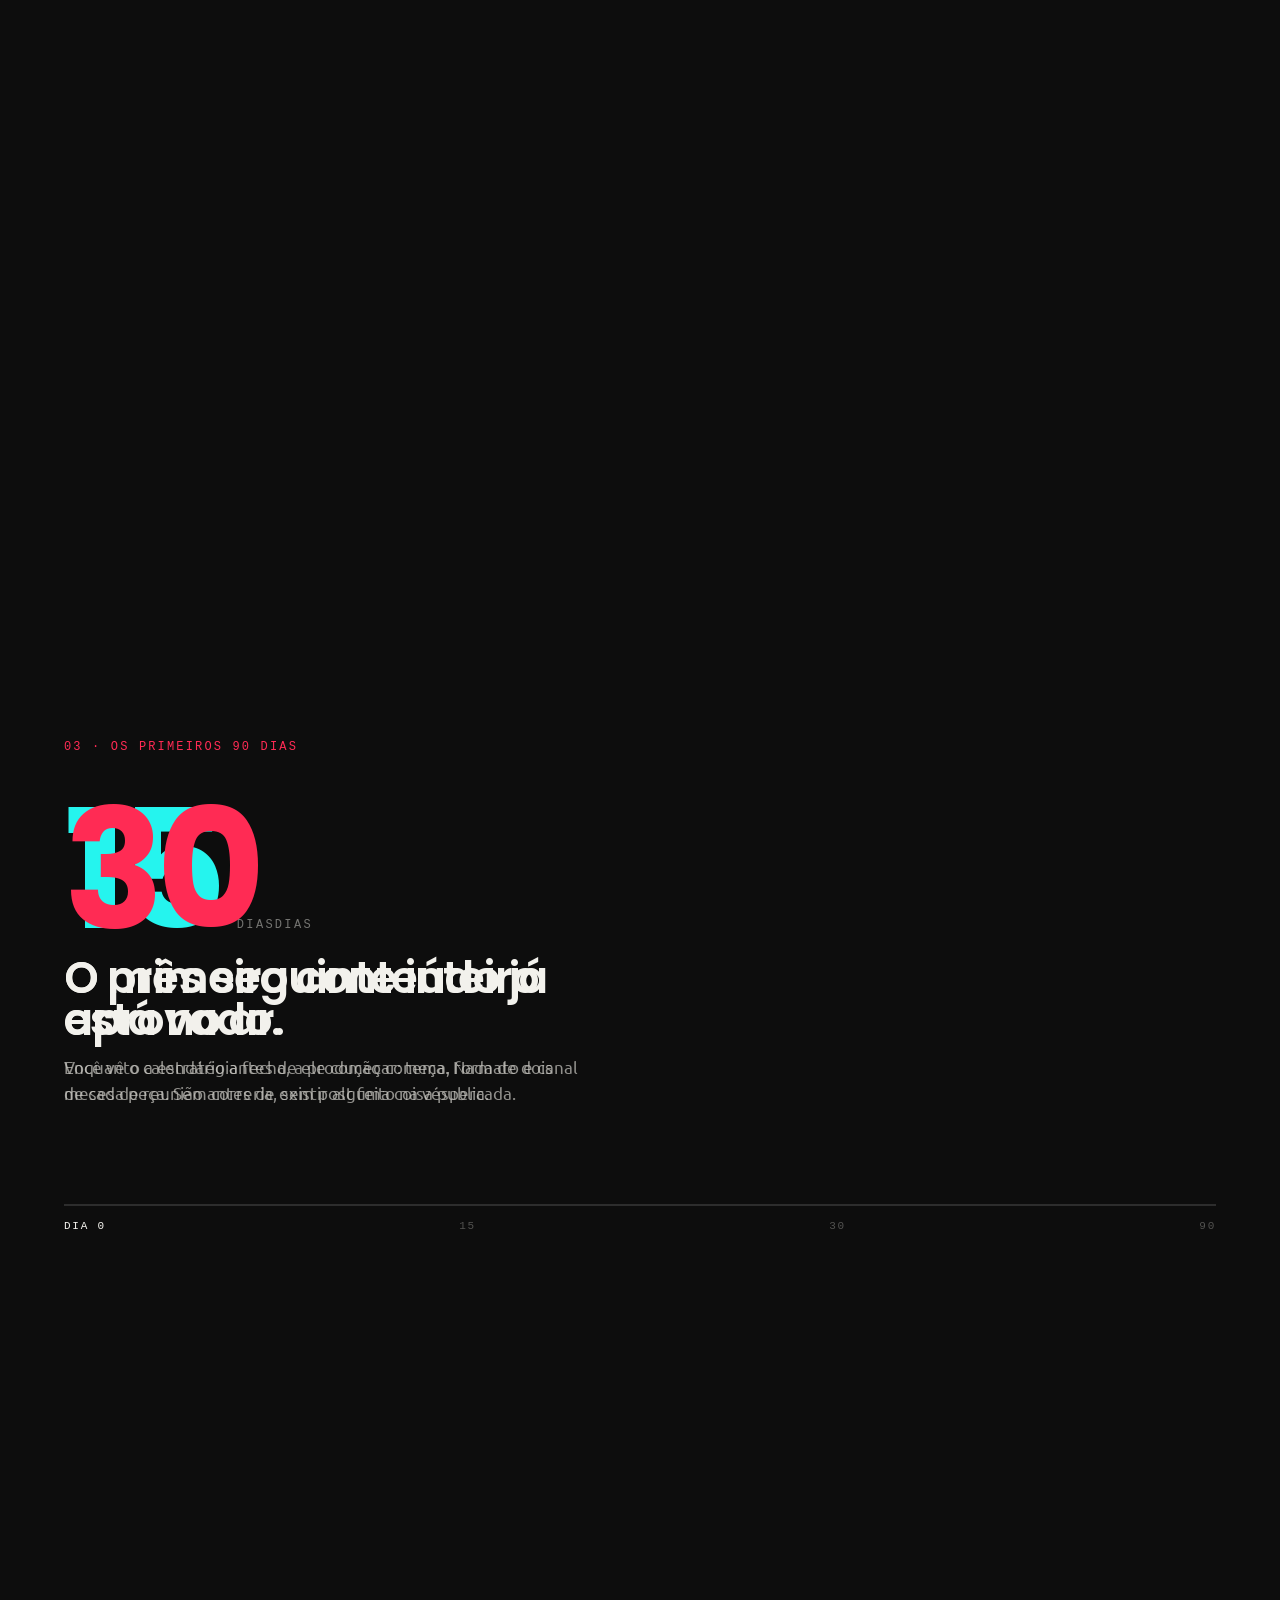
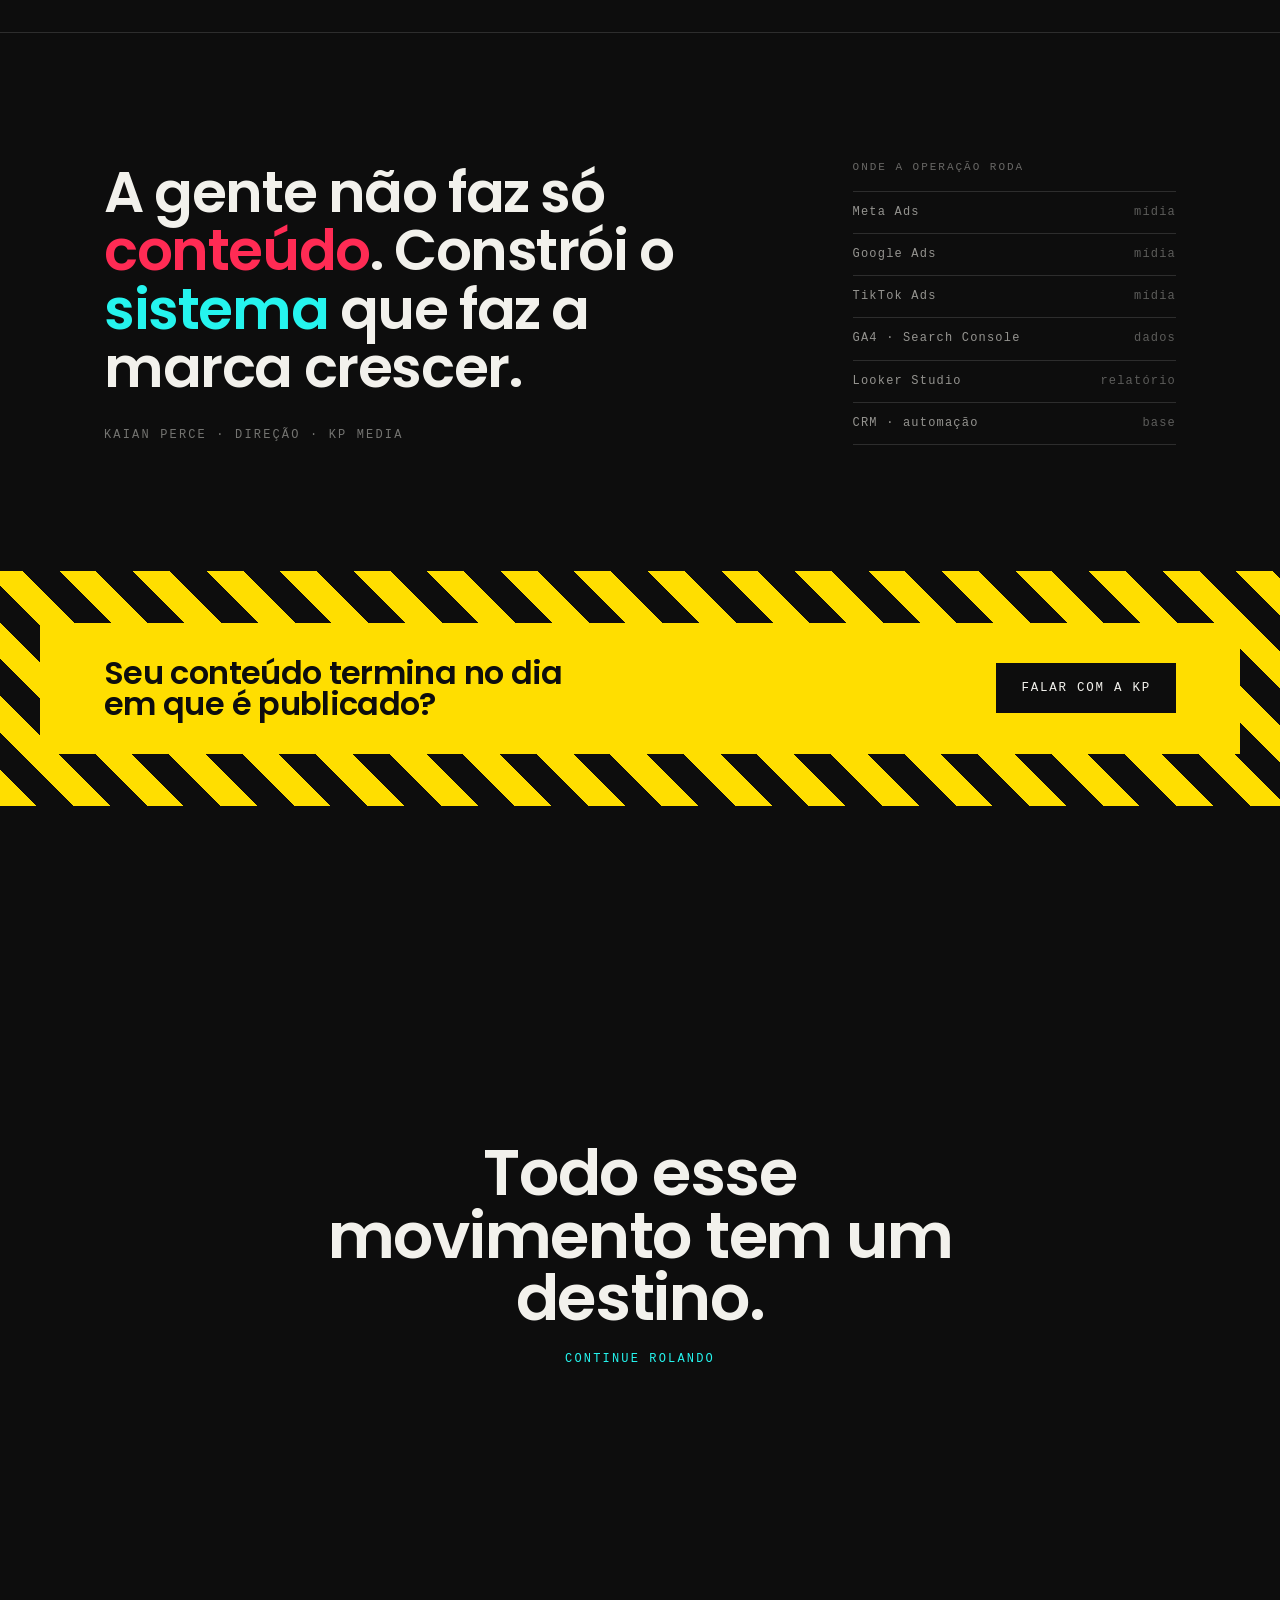
==== commit 8b052901: "Refaz o wipe: tipografia de tela cheia com tempo de tela O painel era 90% degradê vazio porque no es" ====
--- a/index.html
+++ b/index.html
@@ -95,21 +95,48 @@
     <div class="scrub__stage">
       <div class="wipe">
         <div class="bg"></div>
+        <div class="wipe__corte" aria-hidden="true"></div>
+        <span class="wipe__n" aria-hidden="true">01</span>
         <span class="n">01 / 03</span>
-        <h3>Estratégia antes de execução</h3>
-        <p>Primeiro a leitura do cenário, os pilares e a meta. Depois a produção — nunca o contrário.</p>
+        <div class="wipe__in">
+          <h3>
+            <span class="l"><i>Estratégia</i></span>
+            <span class="l"><i>antes de</i></span>
+            <span class="l"><i>execução</i></span>
+          </h3>
+          <p>Primeiro a leitura do cenário, os pilares e a meta. Depois a produção — nunca o contrário.</p>
+          <span class="wipe__tag">Plano antes de peça</span>
+        </div>
       </div>
       <div class="wipe">
         <div class="bg"></div>
+        <div class="wipe__corte" aria-hidden="true"></div>
+        <span class="wipe__n" aria-hidden="true">02</span>
         <span class="n">02 / 03</span>
-        <h3>Sistema, não peça solta</h3>
-        <p>Cada conteúdo trabalha em várias frentes ao mesmo tempo: autoridade, alcance, base e conversão.</p>
+        <div class="wipe__in">
+          <h3>
+            <span class="l"><i>Sistema,</i></span>
+            <span class="l"><i>não peça</i></span>
+            <span class="l"><i>solta</i></span>
+          </h3>
+          <p>Cada conteúdo trabalha em várias frentes ao mesmo tempo: autoridade, alcance, base e conversão.</p>
+          <span class="wipe__tag">Uma peça, quatro funções</span>
+        </div>
       </div>
       <div class="wipe">
         <div class="bg"></div>
+        <div class="wipe__corte" aria-hidden="true"></div>
+        <span class="wipe__n" aria-hidden="true">03</span>
         <span class="n">03 / 03</span>
-        <h3>Constância cria memória</h3>
-        <p>Ritmo planejado com um mês de antecedência. É a frequência que faz uma marca ser lembrada.</p>
+        <div class="wipe__in">
+          <h3>
+            <span class="l"><i>Constância</i></span>
+            <span class="l"><i>cria</i></span>
+            <span class="l"><i>memória</i></span>
+          </h3>
+          <p>Ritmo planejado com um mês de antecedência. É a frequência que faz uma marca ser lembrada.</p>
+          <span class="wipe__tag">Ritmo é o ativo</span>
+        </div>
       </div>
     </div>
   </div>
--- a/assets/css/style.css
+++ b/assets/css/style.css
@@ -712,28 +712,48 @@
 .scrub{position:relative}
 .scrub__stage{position:sticky;top:0;height:100vh;overflow:hidden}
 
-/* ---- Pilares em WIPE: três painéis de tela cheia se revelando ---- */
-.wipes .scrub__track{height:280vh}
-.wipe{position:absolute;inset:0;display:grid;align-content:end;padding:0 var(--gut) 16vh;
-  will-change:clip-path}
-.wipe .bg{position:absolute;inset:0;z-index:-1}
+/* ---- Pilares em WIPE (02) + tipo subindo (06) + foco (11) ----
+   O painel é tipografia de tela cheia: sem foto, o herói é a letra. ---- */
+.wipes .scrub__track{height:360vh}
+.wipe{position:absolute;inset:0;overflow:hidden;will-change:clip-path;display:grid;align-content:center}
+.wipe .bg{position:absolute;inset:-6%;z-index:0;will-change:transform;transform-origin:50% 50%}
 .wipe:nth-child(1) .bg{background:
-  radial-gradient(120% 90% at 74% 18%,rgba(37,244,238,.32),transparent 52%),
-  linear-gradient(165deg,#10201f,var(--preto) 62%)}
+  radial-gradient(90% 70% at 78% 22%,rgba(37,244,238,.28),transparent 58%),
+  linear-gradient(165deg,#0e1b1a,var(--preto) 66%)}
 .wipe:nth-child(2) .bg{background:
-  radial-gradient(110% 90% at 26% 78%,rgba(255,43,84,.30),transparent 55%),
-  linear-gradient(200deg,#221014,var(--preto) 64%)}
+  radial-gradient(90% 70% at 22% 76%,rgba(255,43,84,.26),transparent 58%),
+  linear-gradient(200deg,#1e0f13,var(--preto) 66%)}
 .wipe:nth-child(3) .bg{background:
-  radial-gradient(110% 80% at 60% 24%,rgba(255,222,0,.20),transparent 50%),
-  linear-gradient(150deg,#201d0e,var(--preto) 62%)}
-.wipe .bg::after{content:"";position:absolute;inset:0;
-  background:linear-gradient(to top,rgba(13,13,13,.88),rgba(13,13,13,.1) 55%)}
-.wipe h3{position:relative;font-size:clamp(34px,6vw,84px);color:var(--off);
-  letter-spacing:-.03em;max-width:14ch;will-change:transform}
-.wipe p{position:relative;margin-top:16px;font-family:var(--mono);font-size:12px;
-  letter-spacing:.18em;text-transform:uppercase;color:rgba(242,241,236,.6);max-width:46ch}
-.wipe .n{position:absolute;top:14vh;right:var(--gut);font-family:var(--mono);font-size:12px;
-  letter-spacing:.2em;color:rgba(242,241,236,.4)}
+  radial-gradient(90% 70% at 64% 26%,rgba(255,222,0,.18),transparent 55%),
+  linear-gradient(150deg,#1c1a0d,var(--preto) 64%)}
+
+/* faixa 45° da marca entrando com o painel */
+.wipe__corte{position:absolute;inset:-30% -10%;z-index:1;will-change:transform;
+  background:repeating-linear-gradient(45deg,rgba(242,241,236,.05) 0 2px,transparent 2px 26px)}
+.wipe__corte::after{content:"";position:absolute;right:-4%;top:0;bottom:0;width:19%;
+  background:var(--tom,var(--ciano));opacity:.92;
+  clip-path:polygon(58% 0,100% 0,100% 100%,0 100%)}
+.wipe:nth-child(1){--tom:var(--ciano)}
+.wipe:nth-child(2){--tom:var(--rosa)}
+.wipe:nth-child(3){--tom:var(--amarelo)}
+
+/* número fantasma gigante */
+.wipe__n{position:absolute;z-index:1;left:calc(var(--gut) - .06em);top:5vh;
+  font-family:var(--titulo);font-weight:700;font-size:clamp(140px,24vw,340px);line-height:.8;
+  letter-spacing:-.05em;color:rgba(242,241,236,.045);will-change:transform;pointer-events:none}
+.wipe .n{position:absolute;z-index:4;top:8vh;right:var(--gut);
+  font-family:var(--mono);font-size:12px;letter-spacing:.2em;color:rgba(242,241,236,.45)}
+
+.wipe__in{position:relative;z-index:3;padding-inline:var(--gut);max-width:var(--max);
+  margin:0 auto;width:100%}
+.wipe h3{font-size:clamp(38px,8.6vw,132px);letter-spacing:-.04em;line-height:1;color:var(--off)}
+.wipe h3 .l{display:block;overflow:hidden;padding-bottom:.16em;margin-bottom:-.16em}
+.wipe h3 .l i{display:block;font-style:normal;white-space:nowrap;transform:translateY(108%);will-change:transform}
+.wipe p{margin-top:28px;font-family:var(--mono);font-size:12.5px;letter-spacing:.16em;
+  text-transform:uppercase;color:rgba(242,241,236,.62);max-width:44ch;will-change:opacity,transform}
+.wipe__tag{display:inline-block;margin-top:30px;padding:9px 16px;border:1px solid var(--tom,var(--ciano));
+  color:var(--tom,var(--ciano));font-family:var(--mono);font-size:10.5px;letter-spacing:.18em;
+  text-transform:uppercase;will-change:opacity}
 
 /* ---- Oclusão: palavra gigante atrás e na frente do monograma ---- */
 .oclu .scrub__track{height:240vh}
@@ -802,9 +822,10 @@
 @media (prefers-reduced-motion:reduce){
   .scrub__track{height:auto !important}
   .scrub__stage{position:relative;height:auto;min-height:60vh;overflow:visible}
-  .wipe{position:relative;clip-path:none !important;min-height:60vh}
-  .wipe h3{transform:none !important}
-  .wipe p{opacity:1 !important}
+  .wipe{position:relative;clip-path:none !important;min-height:70vh;padding-block:12vh}
+  .wipe h3 .l i{transform:none !important}
+  .wipe p,.wipe__tag{opacity:1 !important;transform:none !important}
+  .wipe .bg,.wipe__corte,.wipe__n{transform:none !important}
   /* contador e tipo têm versão estática própria (.so-mobile) */
   .contador .scrub__track,.tipo .scrub__track{display:none}
   .so-mobile{display:block !important}
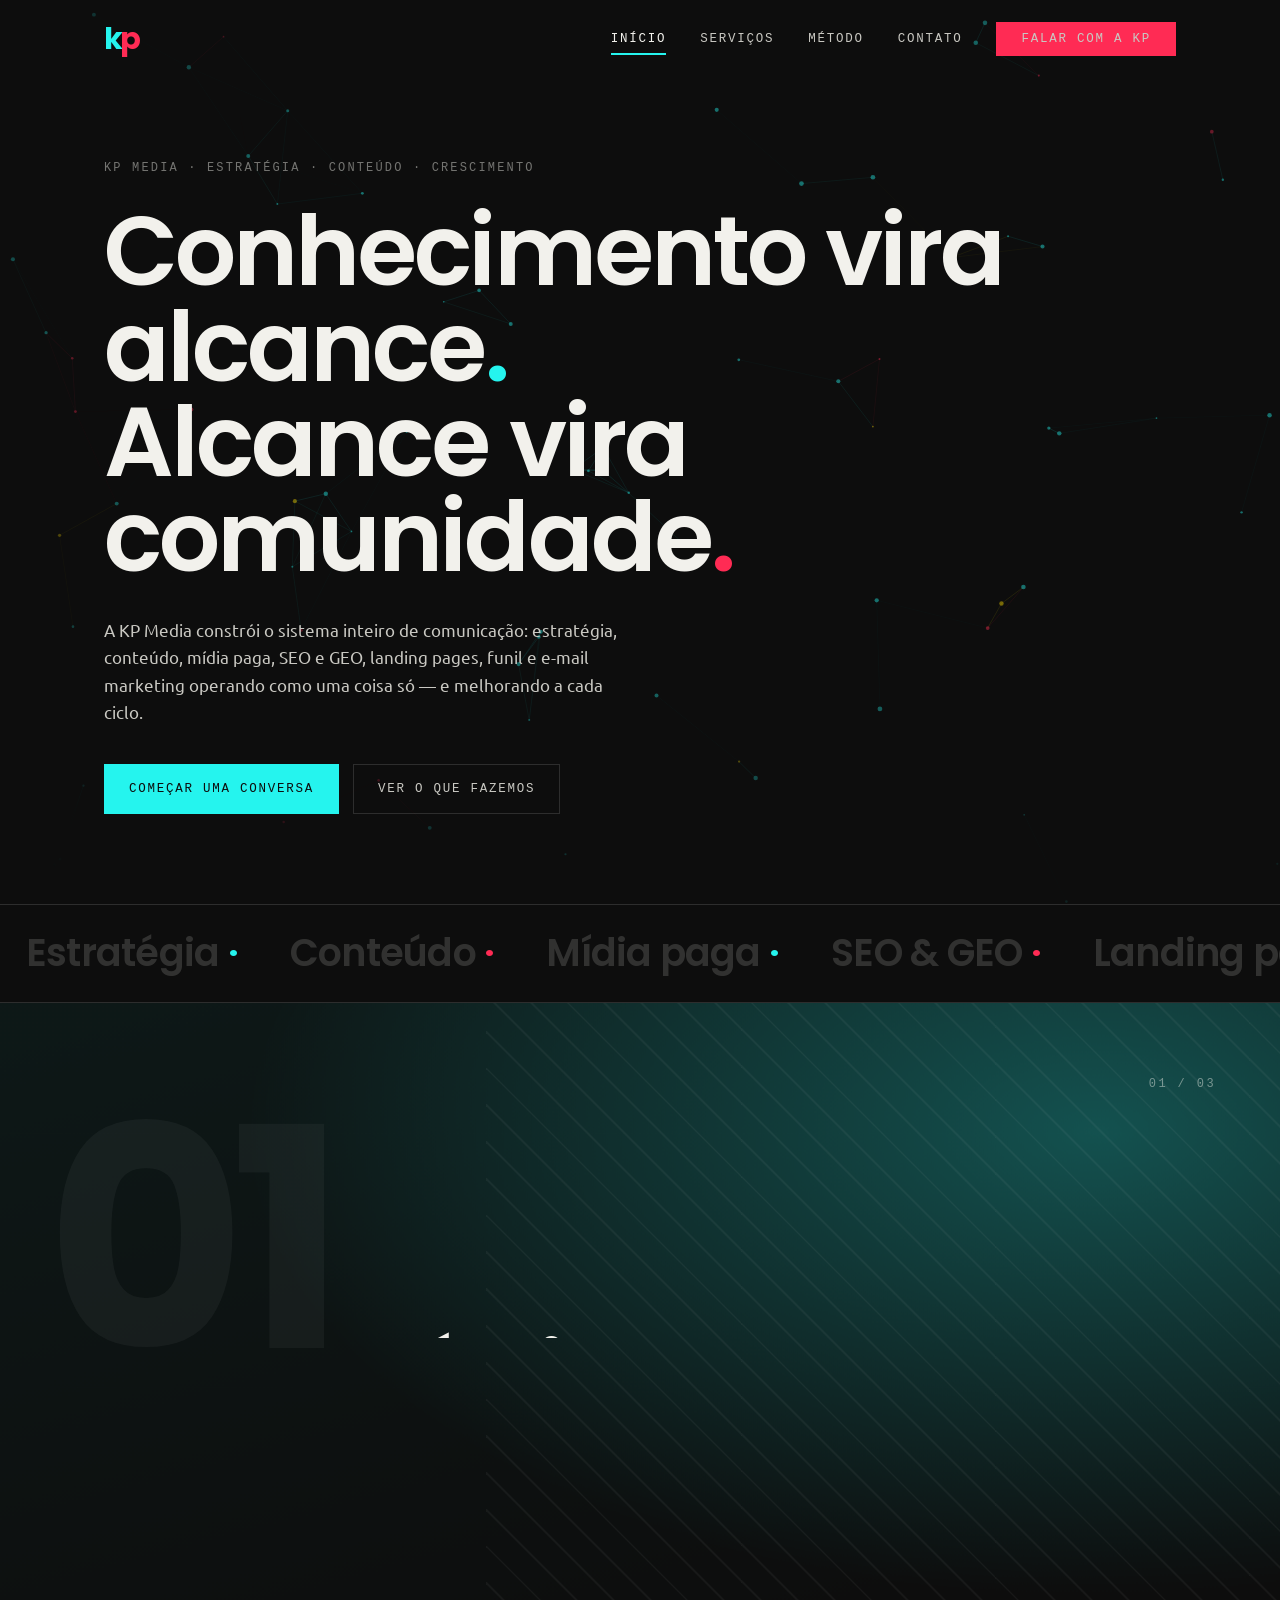
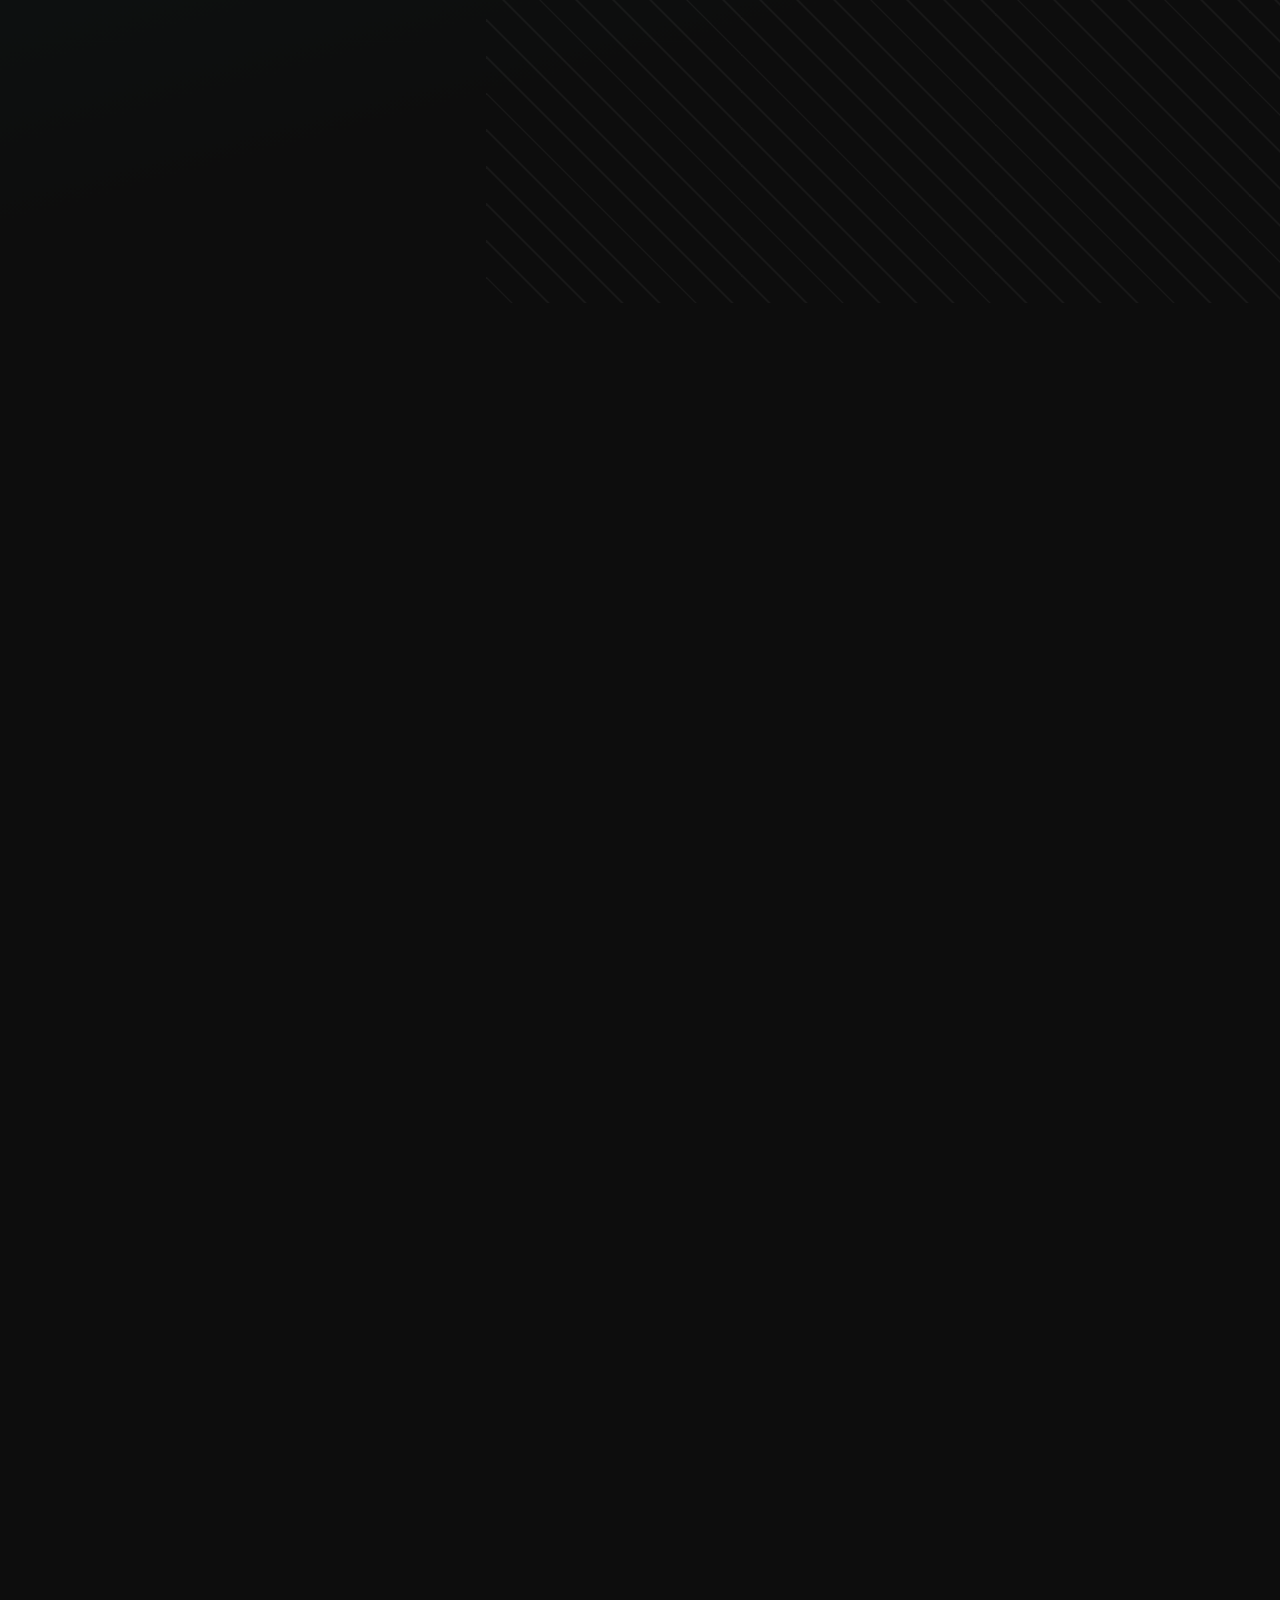
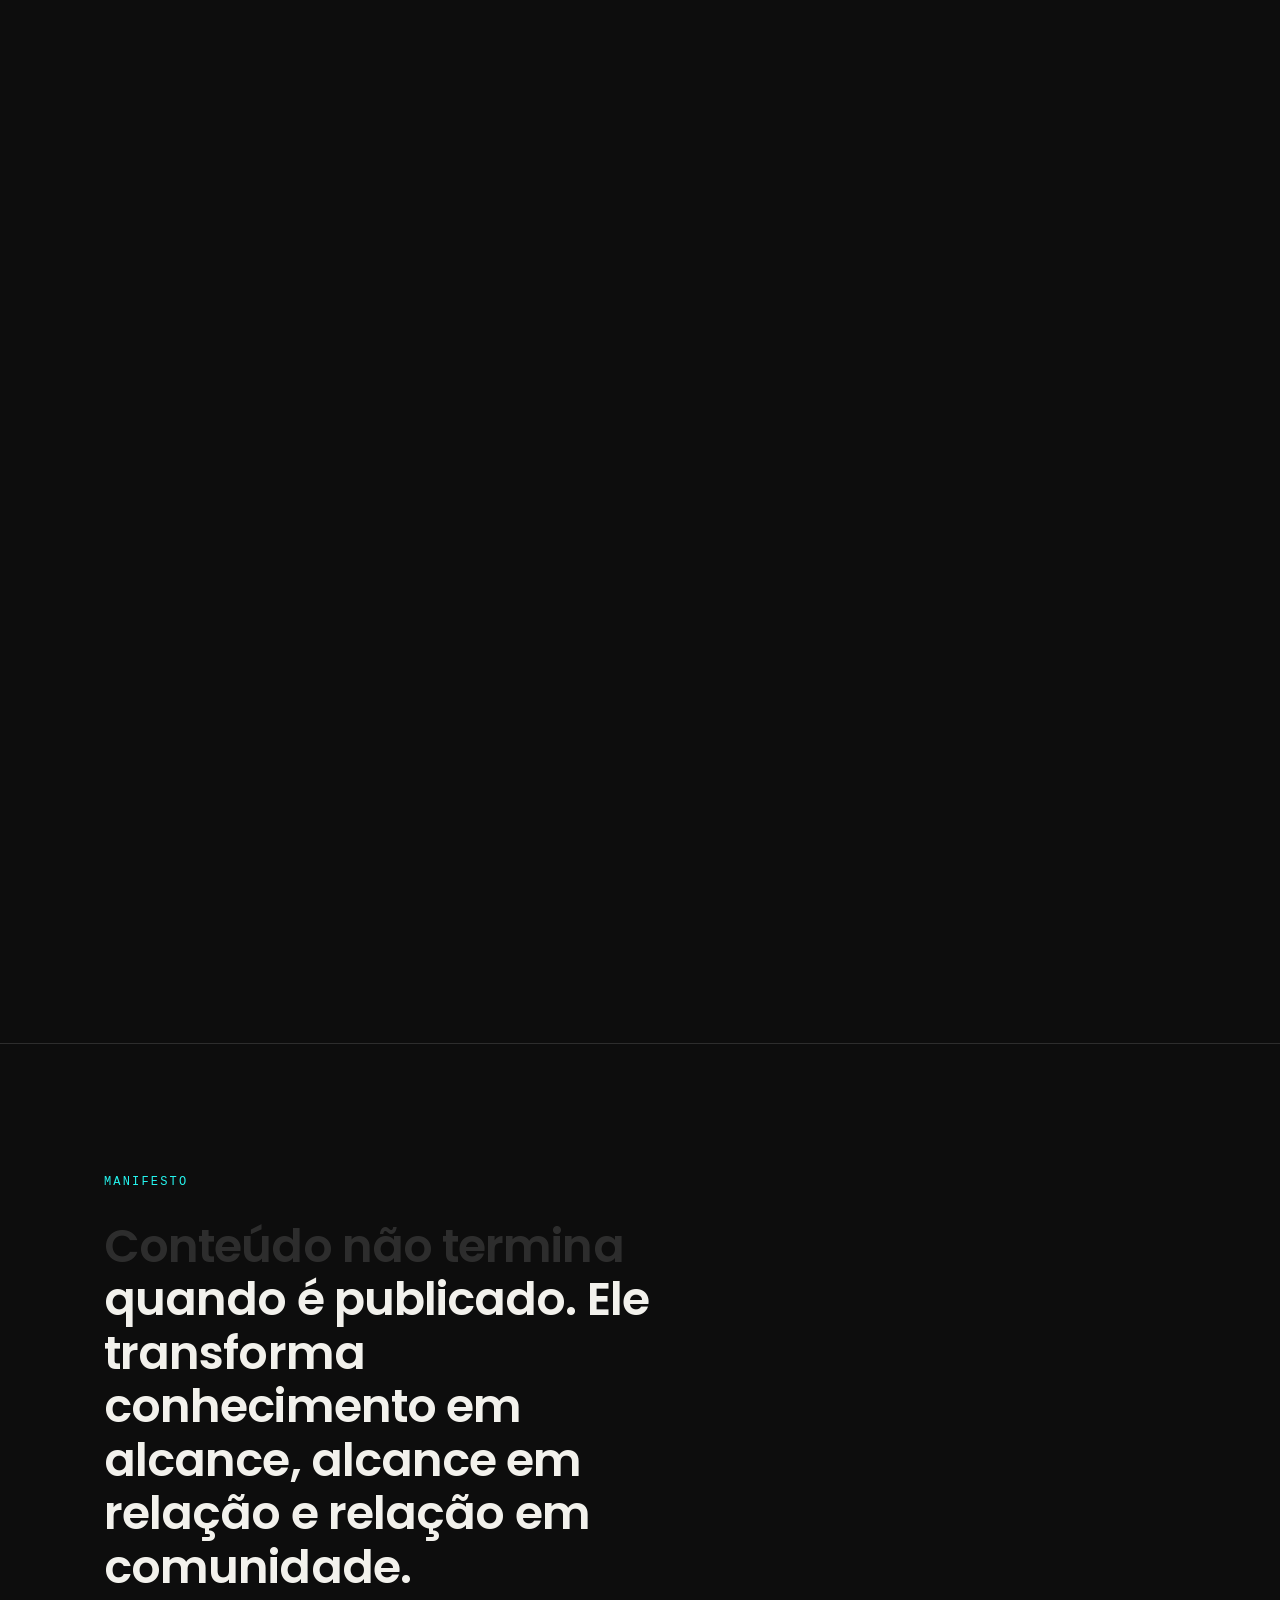
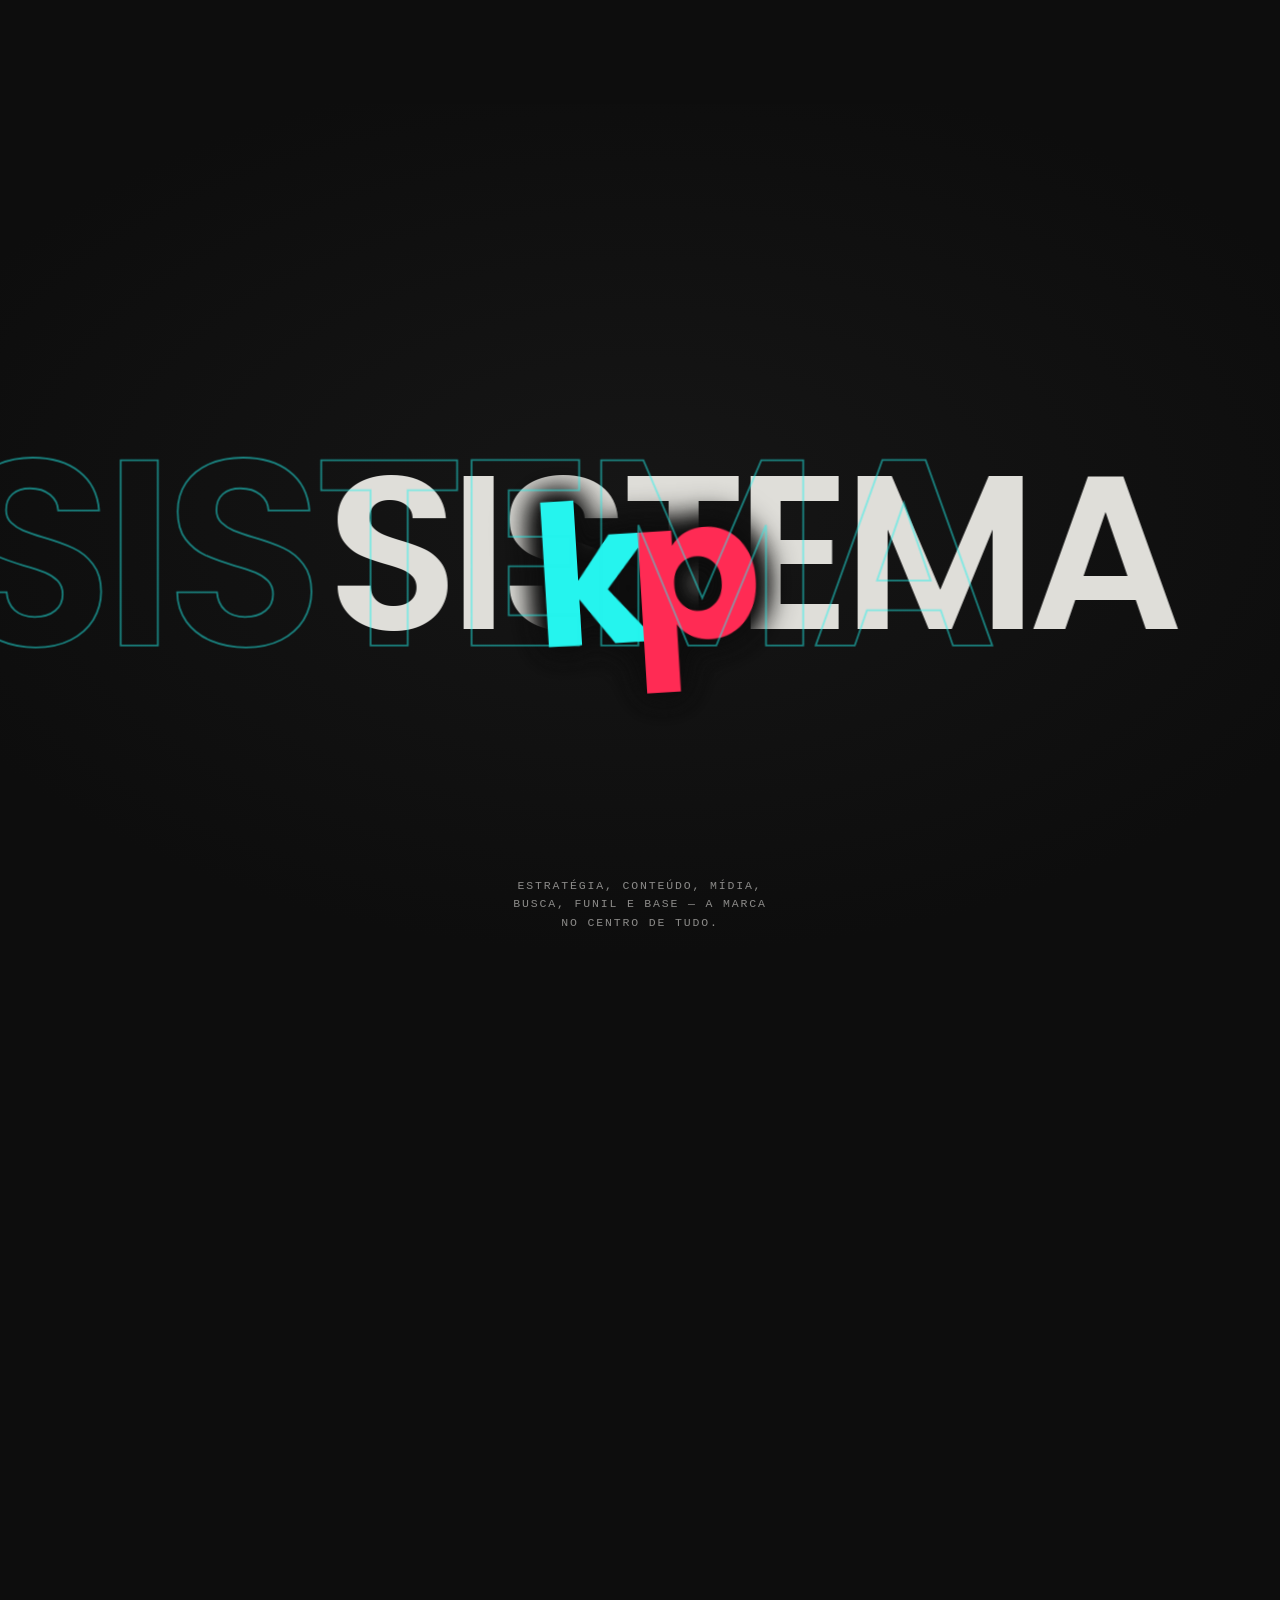
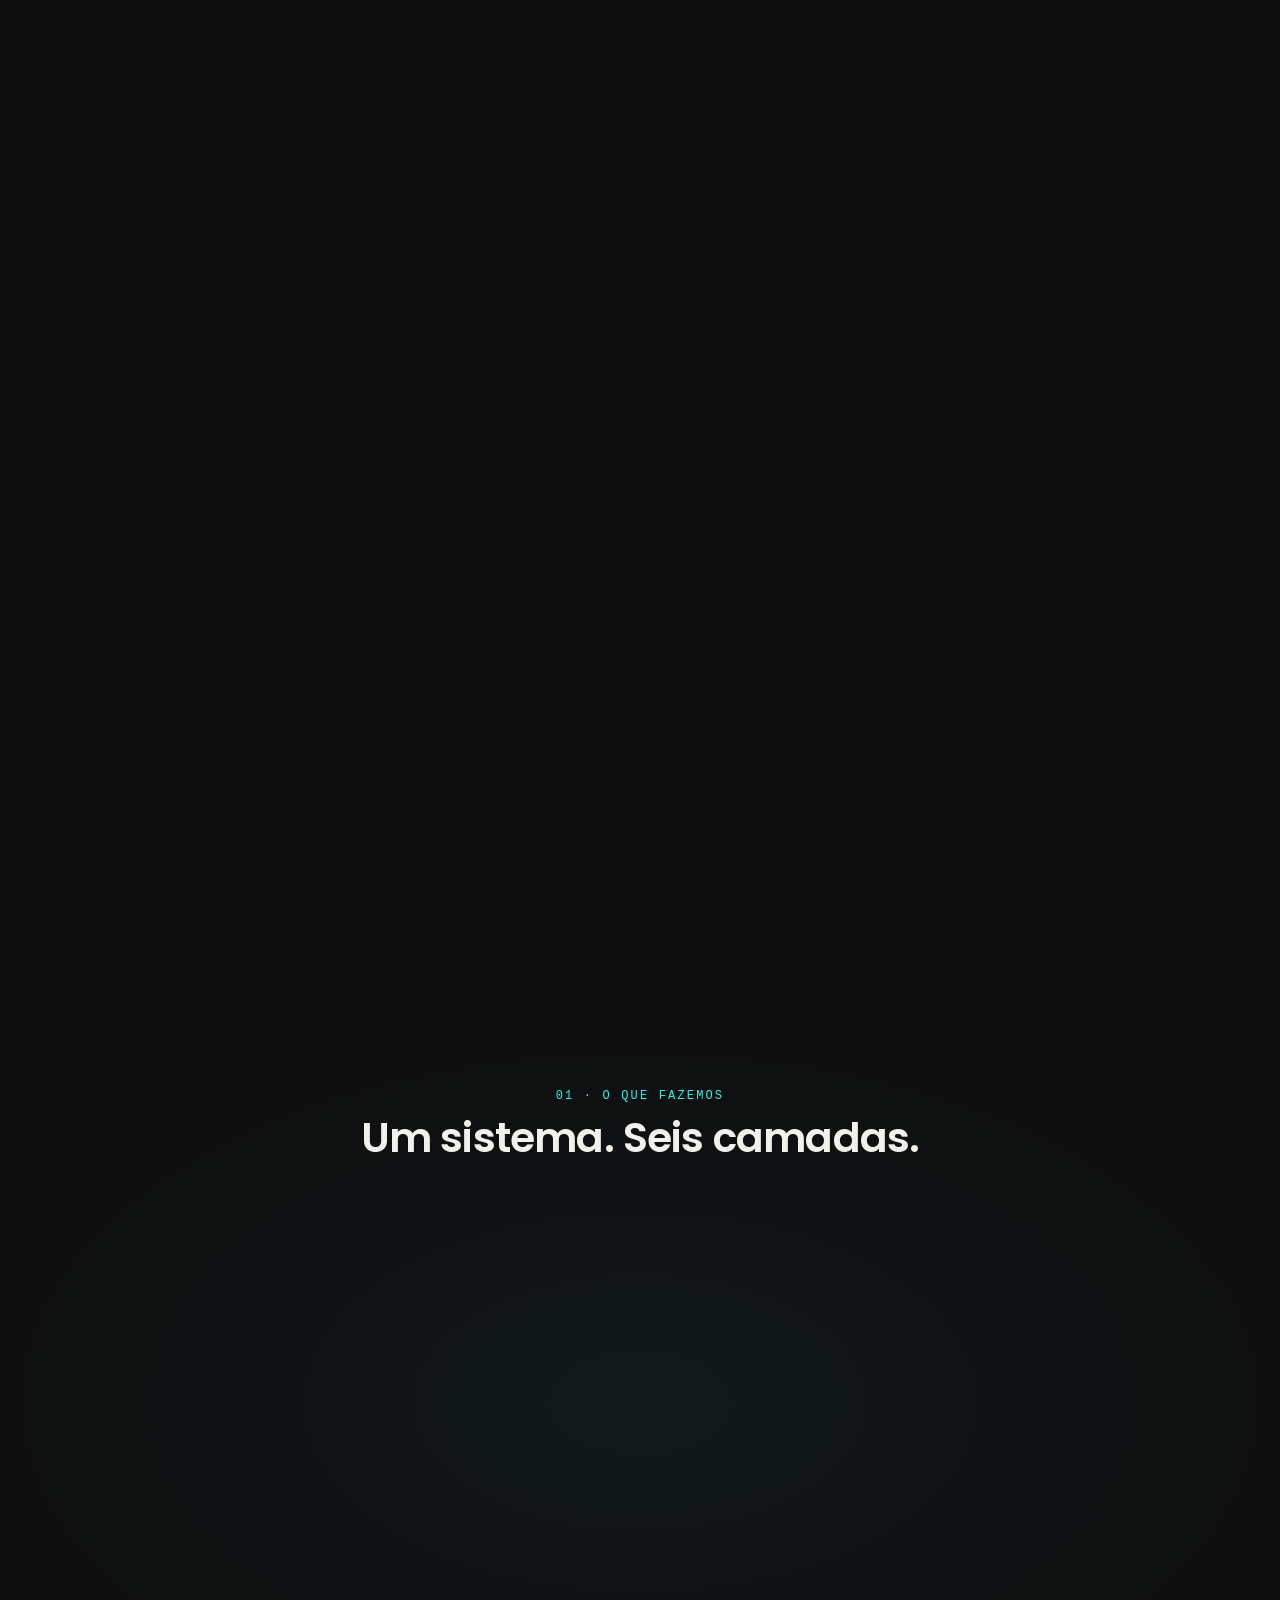
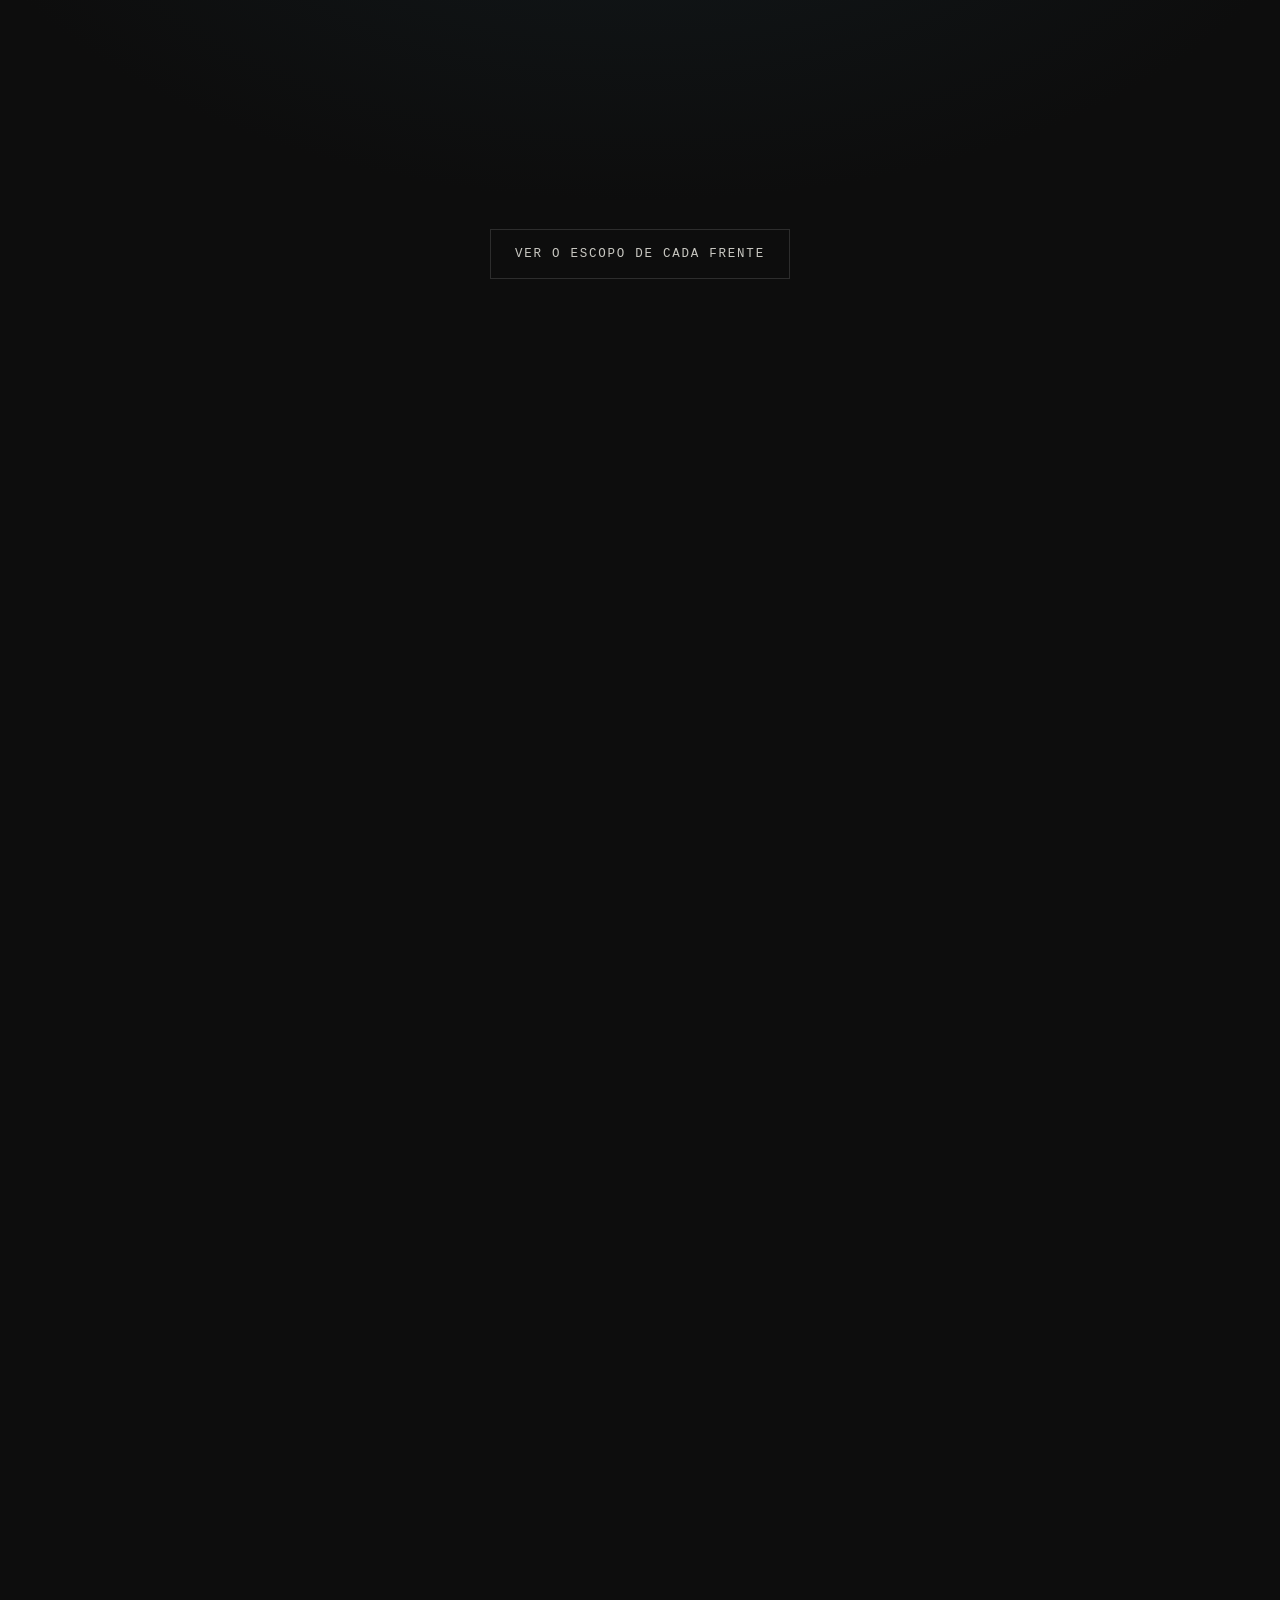
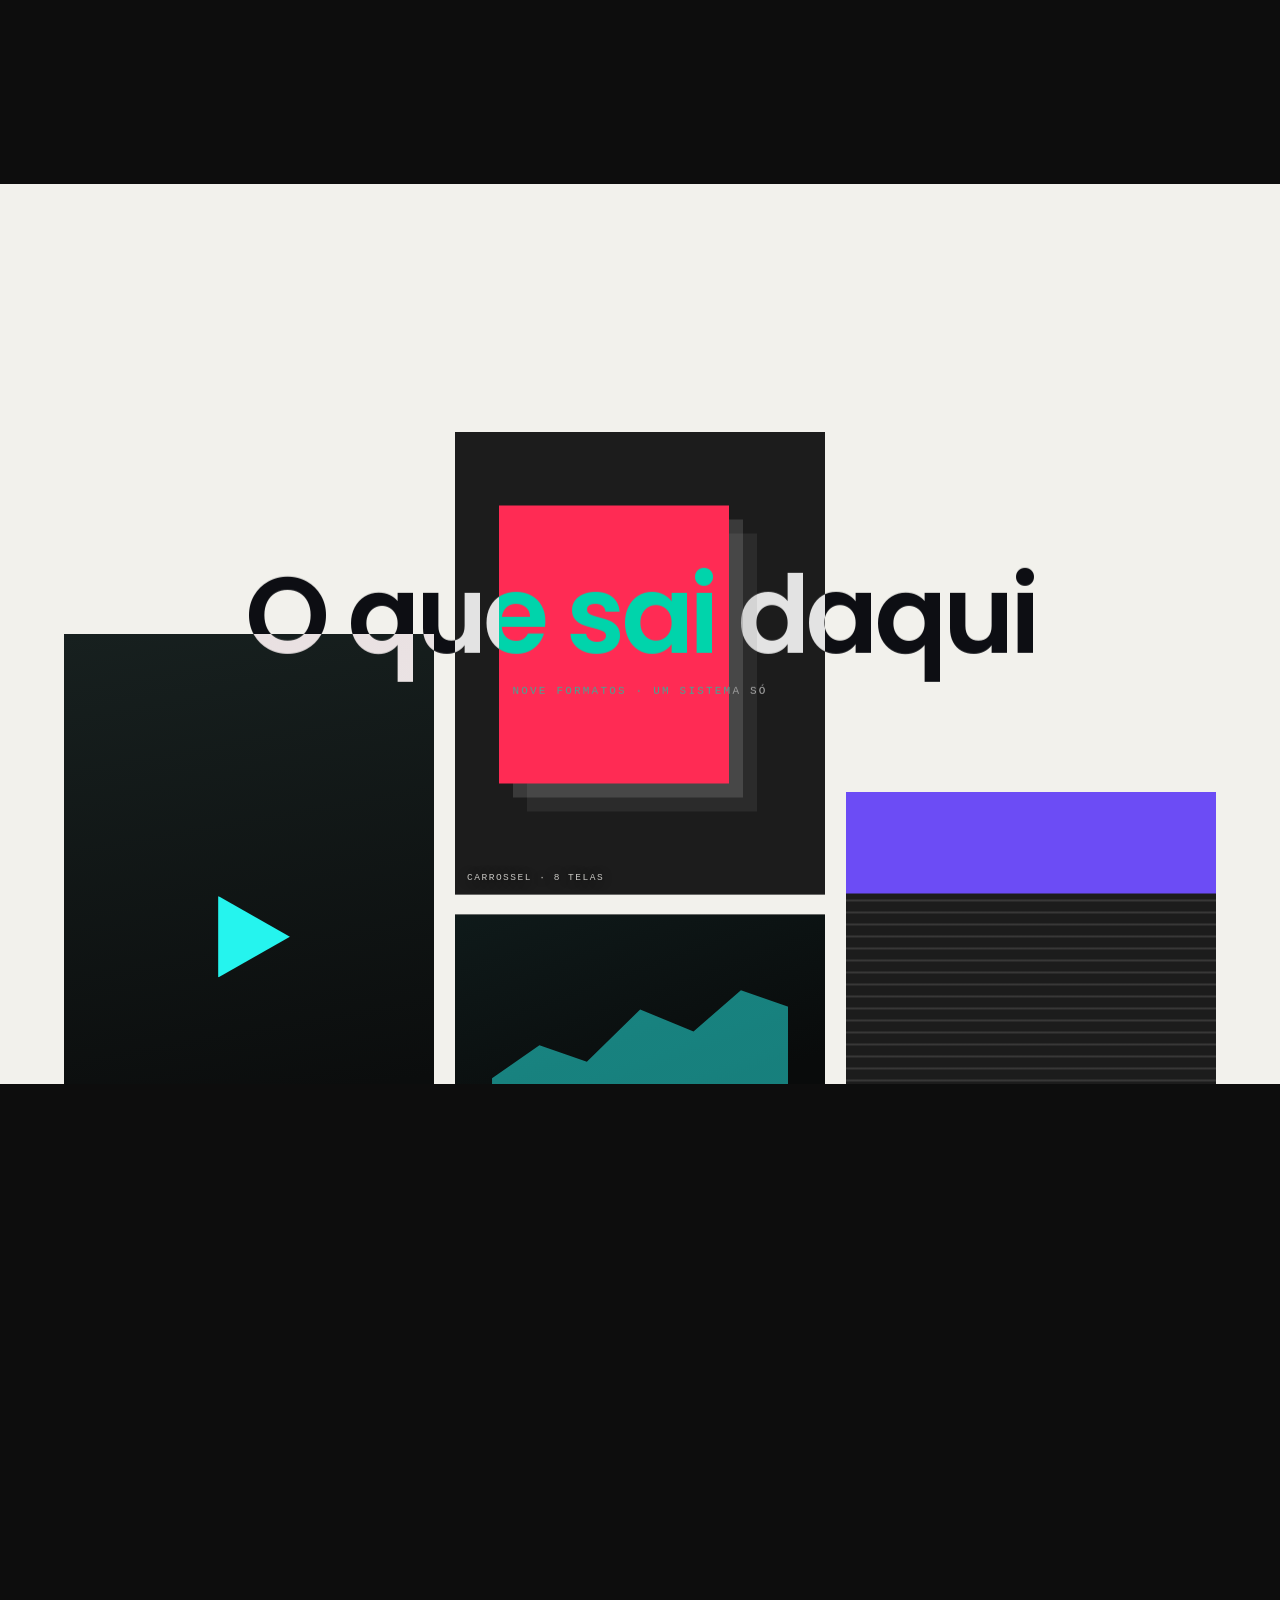
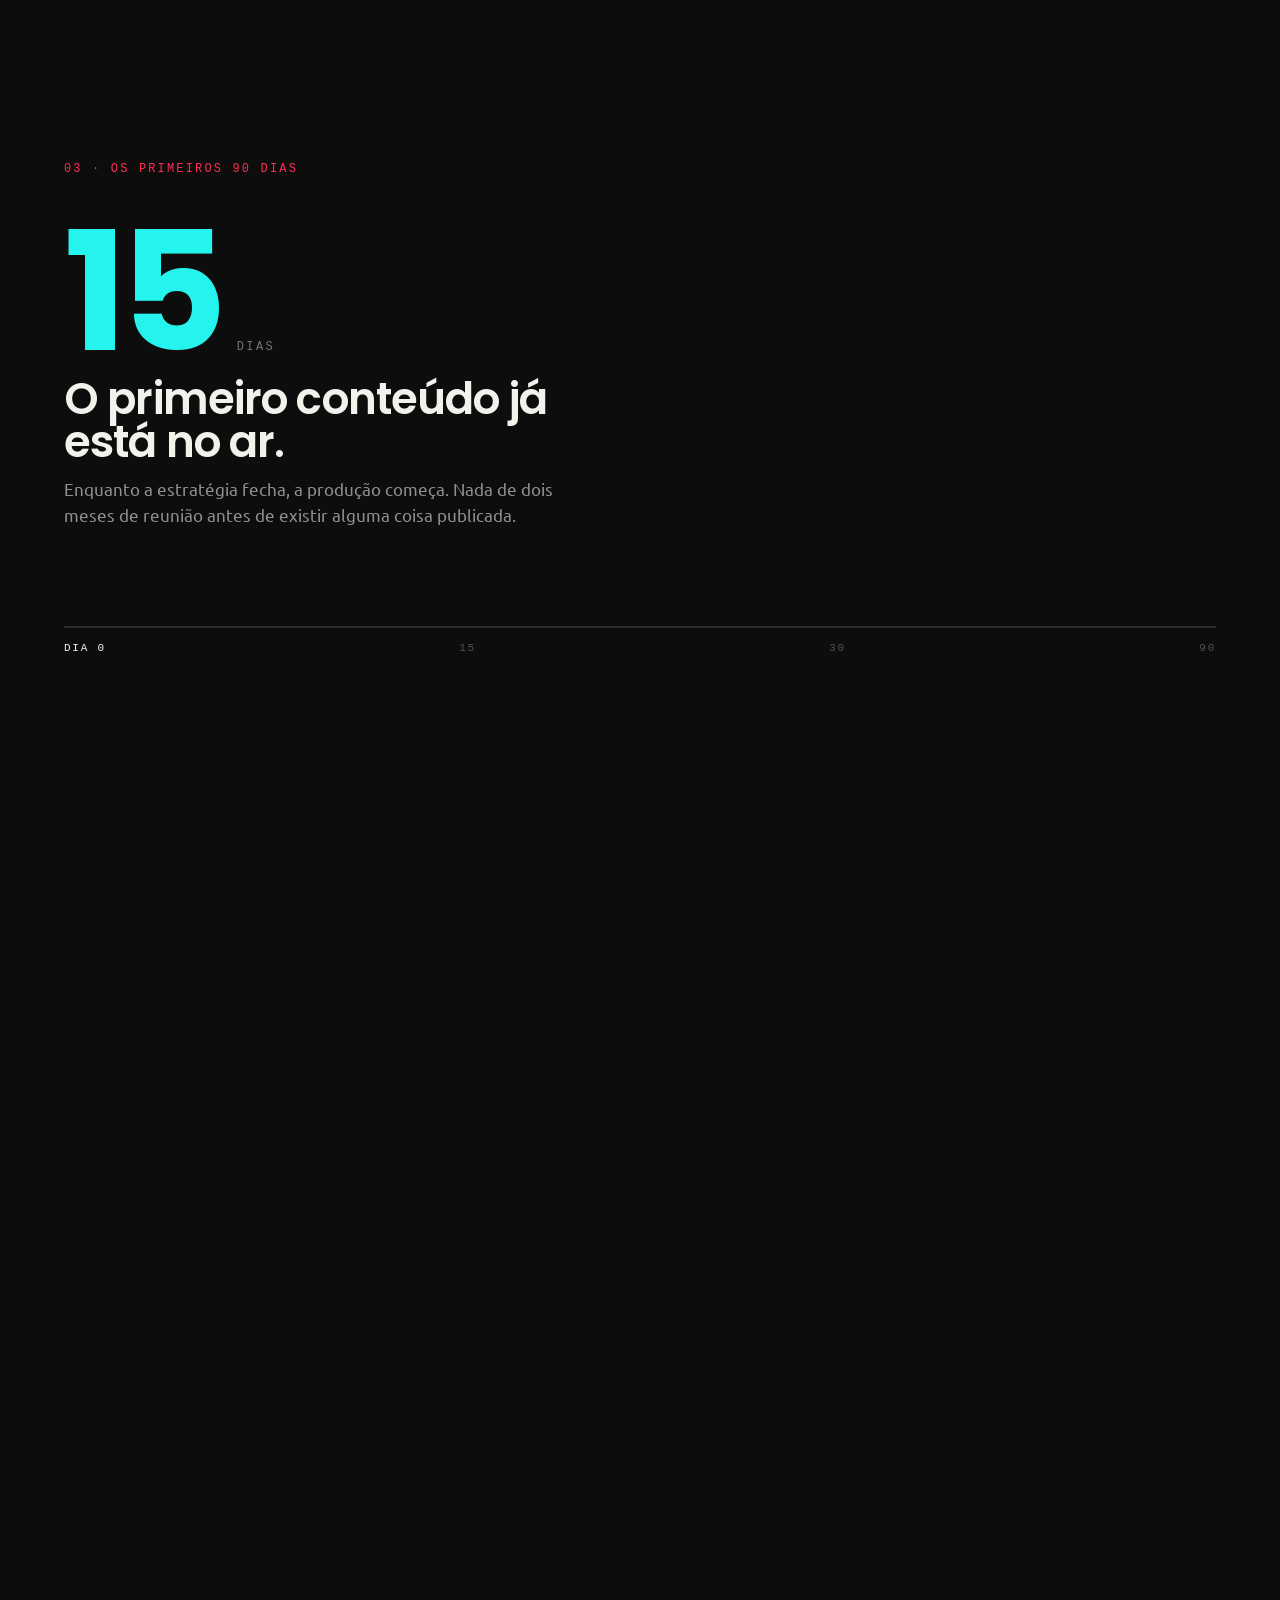
==== commit 513eba69: "Refaz a oclusão e troca os cards da home pela explosão em camadas Oclusão estava embolada porque as " ====
--- a/index.html
+++ b/index.html
@@ -152,105 +152,53 @@
   </div>
 </section>
 
-<!-- ============================ OCLUSÃO (o monograma atravessa a palavra) ============================ -->
-<section class="scrub oclu" aria-label="KP Media">
-  <div class="scrub__track">
-    <div class="scrub__stage">
-      <h2 class="tras" aria-hidden="true">SISTEMA</h2>
+<!-- ============================ OCLUSÃO (a marca no meio do sistema) ============================ -->
+<section class="scrub oclu" aria-label="Sistema">
+  <div class="scrub__track">
+    <div class="scrub__stage">
+      <div class="oclu__camada" aria-hidden="true"><h2 class="tras">SISTEMA</h2></div>
       <div class="obj" aria-hidden="true"><span class="k">k</span><span class="p">p</span></div>
-      <h2 class="frente" aria-hidden="true">SISTEMA</h2>
+      <div class="oclu__camada" aria-hidden="true" style="z-index:6"><h2 class="frente">SISTEMA</h2></div>
       <p class="cap">Estratégia, conteúdo, mídia, busca, funil e base — a marca no centro de tudo.</p>
     </div>
   </div>
 </section>
 
-<!-- ============================ SERVIÇOS ============================ -->
-<section class="sec" id="servicos">
-  <div class="wrap">
-    <div class="sec__head rise">
-      <div>
+<!-- ============================ O SISTEMA ABERTO EM CAMADAS (explosão) ============================ -->
+<section class="scrub explode" id="servicos" aria-label="As seis frentes">
+  <div class="scrub__track">
+    <div class="scrub__stage">
+      <div class="explode__cabeca">
         <span class="label label--ciano">01 · O que fazemos</span>
-        <h2 style="margin-top:18px">Seis frentes<br>que se sustentam <em>umas nas outras</em>.</h2>
-      </div>
-      <p>Para quem está do outro lado da tela, tudo isso é a mesma marca. Aqui também é: mesma leitura, mesma base de dados, mesmo time — do primeiro post ao e-mail que fecha a venda.</p>
-    </div>
-
-    <div class="cards rise" data-delay="1">
-      <article class="card">
-        <span class="label">01</span>
-        <h3>Estratégia e marca</h3>
-        <p>Imersão, auditoria dos canais, pilares editoriais e calendário. O plano que orienta todo o resto.</p>
-        <ul>
-          <li><span>→</span> Imersão de marca e auditoria inicial</li>
-          <li><span>→</span> Pilares editoriais e arquitetura de canais</li>
-          <li><span>→</span> Calendário mensal e pesquisa de temas</li>
-          <li><span>→</span> Estrutura de medição e Google Analytics</li>
-        </ul>
-      </article>
-
-      <article class="card">
-        <span class="label">02</span>
-        <h3>Conteúdo e direção de arte</h3>
-        <p>Copy, design e vídeo dentro da identidade, adaptados à linguagem de cada canal — nunca replicados no automático.</p>
-        <ul>
-          <li><span>→</span> Copywriting e direção de arte</li>
-          <li><span>→</span> Reels, carrosséis, estáticos e stories</li>
-          <li><span>→</span> Edição e finalização de vídeo</li>
-          <li><span>→</span> Adaptação para LinkedIn e agendamento</li>
-        </ul>
-      </article>
-
-      <article class="card">
-        <span class="label">03</span>
-        <h3>Mídia paga</h3>
-        <p>Campanha ligada ao funil, não ao acaso. Verba alocada por decisão, com rastreamento montado antes de subir.</p>
-        <ul>
-          <li><span>→</span> Meta, Google e TikTok Ads</li>
-          <li><span>→</span> Estratégia de campanha e funil</li>
-          <li><span>→</span> Tagueamento, eventos e rastreamento</li>
-          <li><span>→</span> Mensuração e otimização contínua</li>
-        </ul>
-      </article>
-
-      <article class="card">
-        <span class="label">04</span>
-        <h3>SEO e GEO</h3>
-        <p>Ser achado na busca e citado nas respostas de IA. Duas portas que hoje decidem quem entra no site.</p>
-        <ul>
-          <li><span>→</span> SEO técnico, conteúdo e autoridade</li>
-          <li><span>→</span> GEO: presença em ChatGPT, Perplexity e AI Overviews</li>
-          <li><span>→</span> Arquitetura de conteúdo e dados estruturados</li>
-          <li><span>→</span> Acompanhamento de menções e posições</li>
-        </ul>
-      </article>
-
-      <article class="card">
-        <span class="label">05</span>
-        <h3>Landing pages e funil</h3>
-        <p>A página onde a campanha vira cadastro. Desenho, texto, build e teste — com o funil inteiro à vista.</p>
-        <ul>
-          <li><span>→</span> Landing pages e páginas de captura</li>
-          <li><span>→</span> Desenho de funil e jornada</li>
-          <li><span>→</span> CRO e testes de conversão</li>
-          <li><span>→</span> Integração com CRM e automação</li>
-        </ul>
-      </article>
-
-      <article class="card">
-        <span class="label">06</span>
-        <h3>E-mail marketing e base</h3>
-        <p>Transformar atenção passageira em relação recorrente. A base é o único público que não depende de algoritmo.</p>
-        <ul>
-          <li><span>→</span> Newsletter recorrente</li>
-          <li><span>→</span> Réguas de nutrição e reengajamento</li>
-          <li><span>→</span> Automação e segmentação</li>
-          <li><span>→</span> Organização e crescimento da base</li>
-        </ul>
-      </article>
-    </div>
-
-    <div class="hero__cta rise" data-delay="2" style="margin-top:40px">
-      <a href="servicos.html" class="btn btn--ghost"><span>Ver o escopo completo</span></a>
+        <h2>Um sistema. Seis camadas.</h2>
+      </div>
+      <div class="ex">
+        <div class="ex__peca" data-lado="esq" style="--c:var(--ciano)">
+          <span class="ex__chamada"><b>01</b> o plano que orienta<i class="fio"></i><i class="pt"></i></span>
+          <div class="ex__laje"><span class="n">01</span><h3>Estratégia e marca</h3></div>
+        </div>
+        <div class="ex__peca" data-lado="dir" style="--c:var(--rosa)">
+          <span class="ex__chamada"><i class="pt"></i><i class="fio"></i><b>02</b> um ativo, dezenas de peças</span>
+          <div class="ex__laje"><span class="n">02</span><h3>Conteúdo e arte</h3></div>
+        </div>
+        <div class="ex__peca" data-lado="esq" style="--c:var(--amarelo)">
+          <span class="ex__chamada"><b>03</b> verba por decisão<i class="fio"></i><i class="pt"></i></span>
+          <div class="ex__laje"><span class="n">03</span><h3>Mídia paga</h3></div>
+        </div>
+        <div class="ex__peca" data-lado="dir" style="--c:var(--violeta)">
+          <span class="ex__chamada"><i class="pt"></i><i class="fio"></i><b>04</b> busca e resposta de IA</span>
+          <div class="ex__laje"><span class="n">04</span><h3>SEO e GEO</h3></div>
+        </div>
+        <div class="ex__peca" data-lado="esq" style="--c:var(--ciano)">
+          <span class="ex__chamada"><b>05</b> atenção vira cadastro<i class="fio"></i><i class="pt"></i></span>
+          <div class="ex__laje"><span class="n">05</span><h3>Landing e funil</h3></div>
+        </div>
+        <div class="ex__peca" data-lado="dir" style="--c:var(--rosa)">
+          <span class="ex__chamada"><i class="pt"></i><i class="fio"></i><b>06</b> o público que fica</span>
+          <div class="ex__laje"><span class="n">06</span><h3>E-mail e base</h3></div>
+        </div>
+      </div>
+      <a href="servicos.html" class="btn btn--ghost explode__cta"><span>Ver o escopo de cada frente</span></a>
     </div>
   </div>
 </section>
--- a/assets/css/style.css
+++ b/assets/css/style.css
@@ -755,23 +755,72 @@
   color:var(--tom,var(--ciano));font-family:var(--mono);font-size:10.5px;letter-spacing:.18em;
   text-transform:uppercase;will-change:opacity}
 
-/* ---- Oclusão: palavra gigante atrás e na frente do monograma ---- */
-.oclu .scrub__track{height:240vh}
-.oclu .scrub__stage{display:grid;place-items:center;
-  background:radial-gradient(85% 70% at 50% 42%,var(--grafite),var(--preto) 74%)}
-.oclu h2{position:absolute;inset:0;display:grid;place-items:center;margin:0;
-  font-size:clamp(64px,15vw,220px);letter-spacing:-.04em;text-align:center;line-height:.9;
-  will-change:transform;pointer-events:none}
-.oclu .tras{color:var(--off);opacity:.94}
-.oclu .frente{color:transparent;-webkit-text-stroke:1.5px rgba(37,244,238,.55)}
-.oclu .obj{position:relative;z-index:5;will-change:transform;
-  font-family:var(--titulo);font-weight:700;letter-spacing:-.06em;line-height:1;
-  font-size:clamp(120px,26vw,380px)}
+/* ---- Oclusão (07) refeita: profundidade por CONTRAMOVIMENTO ----
+   Antes as três camadas dividiam o mesmo centro e viravam mingau.
+   Agora a palavra cheia vai para um lado, a vazada para o outro,
+   e um halo escuro descola o monograma do fundo. ---- */
+.oclu .scrub__track{height:280vh}
+.oclu .scrub__stage{display:grid;place-items:center;overflow:hidden;
+  background:radial-gradient(80% 65% at 50% 45%,var(--grafite),var(--preto) 76%)}
+.oclu__camada{position:absolute;inset:0;display:grid;place-items:center;pointer-events:none}
+.oclu h2{
+  margin:0;font-size:clamp(72px,17vw,250px);letter-spacing:-.045em;line-height:1;
+  white-space:nowrap;will-change:transform;
+}
+.oclu .tras{color:var(--off);opacity:.92}
+.oclu .frente{color:transparent;-webkit-text-stroke:1.5px rgba(37,244,238,.5)}
+.oclu .obj{
+  position:relative;z-index:5;will-change:transform;
+  /* o vazado acompanha o contorno das letras — é isso que separa da palavra */
+  filter:drop-shadow(0 0 16px #0D0D0D) drop-shadow(0 0 16px #0D0D0D) drop-shadow(0 0 6px #0D0D0D);
+  font-family:var(--titulo);font-weight:700;letter-spacing:-.07em;line-height:1;
+  font-size:clamp(90px,17vw,240px);
+}
 .oclu .obj .k{color:var(--ciano)}
-.oclu .obj .p{color:var(--rosa);margin-left:-.05em}
-.oclu .cap{position:absolute;left:var(--gut);bottom:9vh;z-index:6;max-width:36ch;
+.oclu .obj .p{color:var(--rosa);margin-left:-.06em}
+.oclu .cap{position:absolute;left:50%;bottom:8vh;transform:translateX(-50%);z-index:6;
+  max-width:40ch;text-align:center;
   font-family:var(--mono);font-size:11.5px;letter-spacing:.16em;text-transform:uppercase;
-  color:rgba(242,241,236,.6)}
+  color:rgba(242,241,236,.55)}
+
+/* ---- 12 — EXPLOSÃO COM CHAMADAS: o sistema aberto em camadas ----
+   Em HTML, não em SVG: no celular o SVG escalava os rótulos para 4px. ---- */
+.explode .scrub__track{height:440vh}
+.explode .scrub__stage{display:grid;grid-template-rows:auto 1fr auto;align-items:center;
+  justify-items:center;gap:clamp(12px,2vh,28px);padding:6vh var(--gut) 5vh;overflow:hidden;
+  background:radial-gradient(75% 60% at 50% 42%,#12191c,var(--preto) 74%)}
+.explode__cabeca{text-align:center;pointer-events:none}
+.explode__cabeca h2{font-size:clamp(24px,3.2vw,44px);color:var(--off);margin-top:12px}
+.explode__cta{z-index:4}
+
+.ex{display:grid;gap:clamp(8px,1.4vh,18px);width:min(1120px,94vw);align-content:center}
+.ex__peca{display:grid;grid-template-columns:1fr minmax(240px,500px) 1fr;align-items:center;
+  gap:clamp(12px,2vw,30px);opacity:0;will-change:transform,opacity}
+.ex__laje{grid-column:2;display:flex;align-items:center;gap:clamp(12px,1.6vw,20px);
+  background:#181a1c;border:1px solid var(--linha);border-left:5px solid var(--c);
+  padding:clamp(13px,1.6vh,19px) clamp(16px,2vw,24px)}
+.ex__laje .n{font-family:var(--mono);font-size:12px;letter-spacing:.14em;color:rgba(242,241,236,.4)}
+.ex__laje h3{font-size:clamp(16px,1.8vw,23px);color:var(--off);letter-spacing:-.01em}
+.ex__chamada{display:flex;align-items:center;gap:10px;font-family:var(--mono);font-size:10.5px;
+  letter-spacing:.13em;text-transform:uppercase;color:rgba(242,241,236,.45);
+  opacity:0;transition:opacity .3s ease}
+.ex__chamada b{color:var(--c);font-weight:400;flex:0 0 auto}
+.ex__chamada .fio{flex:1;height:1px;background:rgba(242,241,236,.2);min-width:24px}
+.ex__chamada .pt{width:6px;height:6px;border-radius:50%;background:var(--c);flex:0 0 auto}
+.ex__peca[data-lado="esq"] .ex__chamada{grid-column:1;justify-content:flex-end;text-align:right}
+.ex__peca[data-lado="dir"] .ex__chamada{grid-column:3}
+
+@media (max-width:900px){
+  .ex__peca{grid-template-columns:1fr;gap:5px}
+  .ex__laje{grid-column:1}
+  /* especificidade tem que bater a de [data-lado], senão a chamada "dir"
+     cria uma coluna fantasma e encolhe metade das lajes */
+  .ex__peca[data-lado="esq"] .ex__chamada,
+  .ex__peca[data-lado="dir"] .ex__chamada{grid-column:1;justify-content:flex-start;
+    text-align:left;font-size:10px;padding-left:2px}
+  .ex__chamada .fio{display:none}
+  .explode .scrub__stage{padding:5vh var(--gut) 4vh}
+}
 
 /* ---- Contador gigante em segmentos ---- */
 .contador .scrub__track{height:300vh}
@@ -830,8 +879,12 @@
   .contador .scrub__track,.tipo .scrub__track{display:none}
   .so-mobile{display:block !important}
   .oclu .scrub__stage{min-height:70vh}
+  .oclu__camada{position:static}
   .oclu h2{position:static}
   .oclu .frente{display:none}
+  .explode .scrub__track{height:auto}
+  .explode .scrub__stage{position:relative;height:auto;min-height:0}
+  .ex__peca,.ex__chamada{opacity:1 !important;transform:none !important}
   .card{transform:none !important}
 }
 
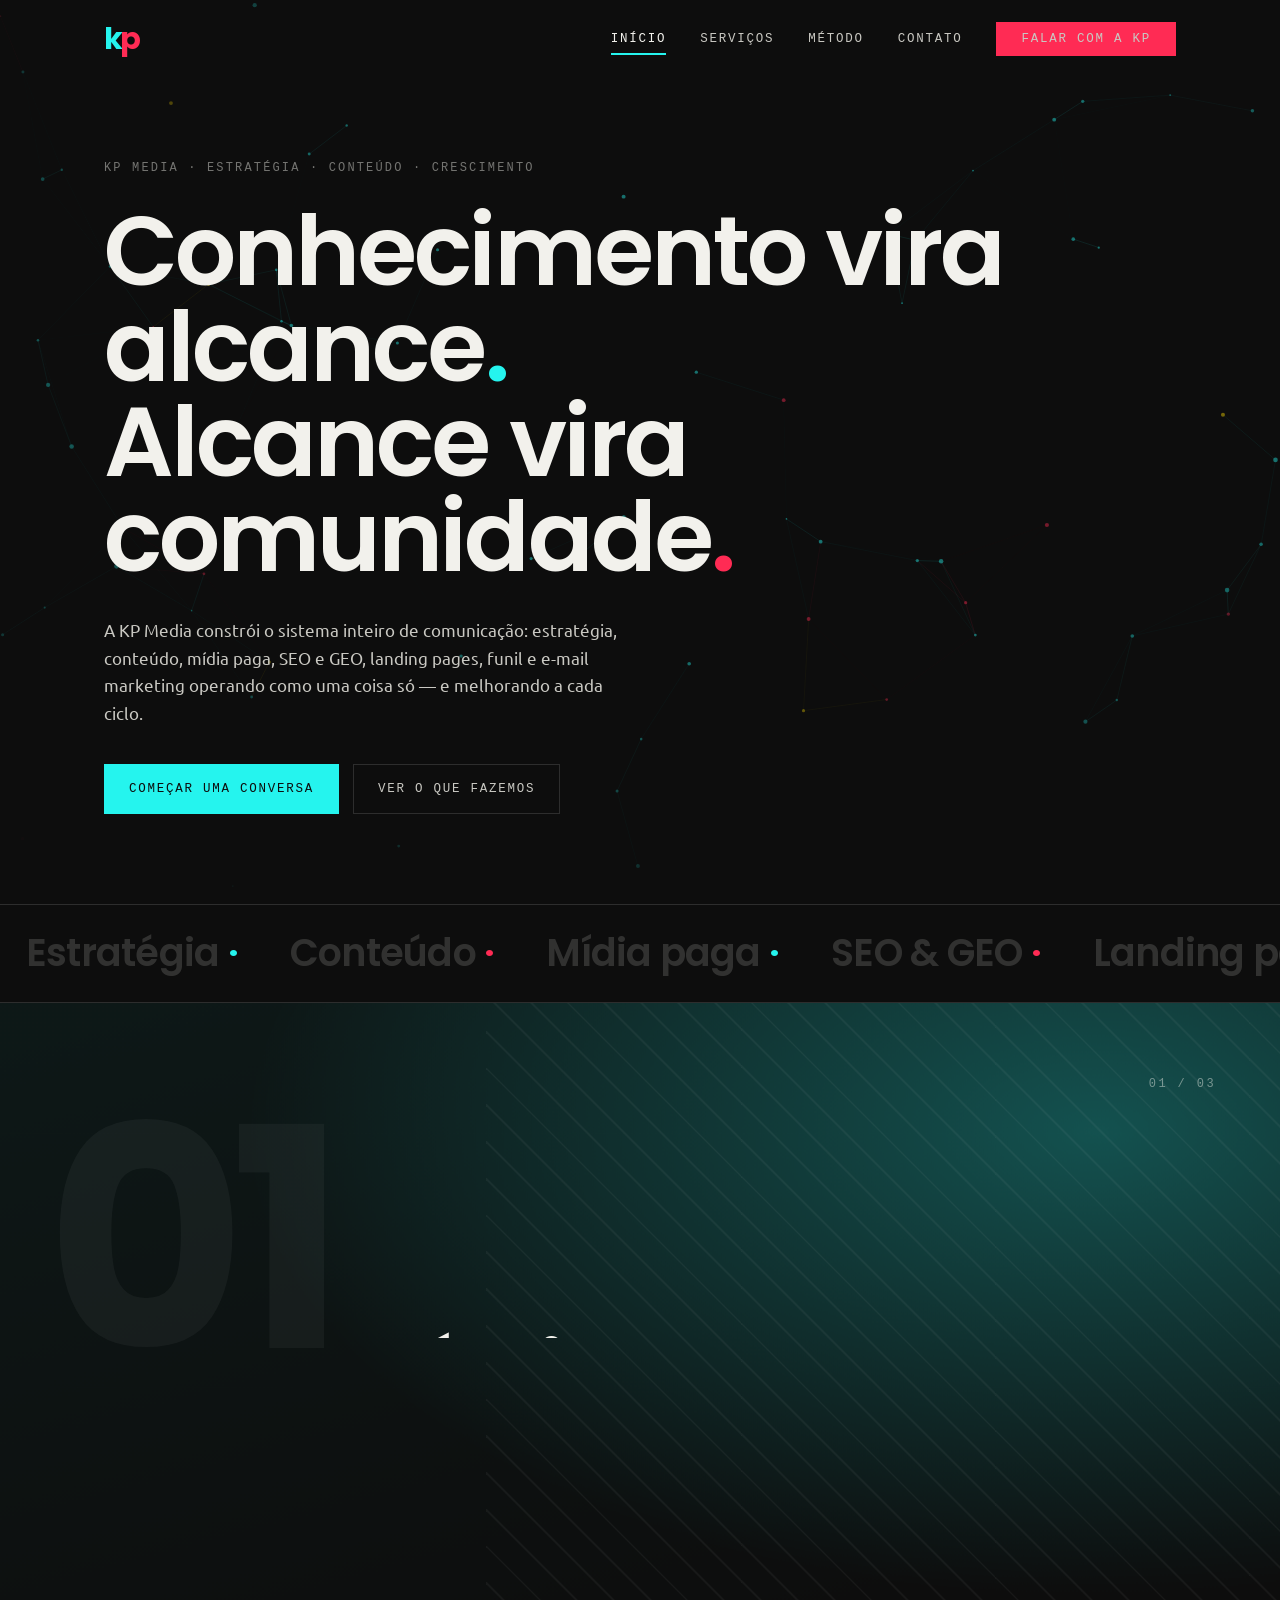
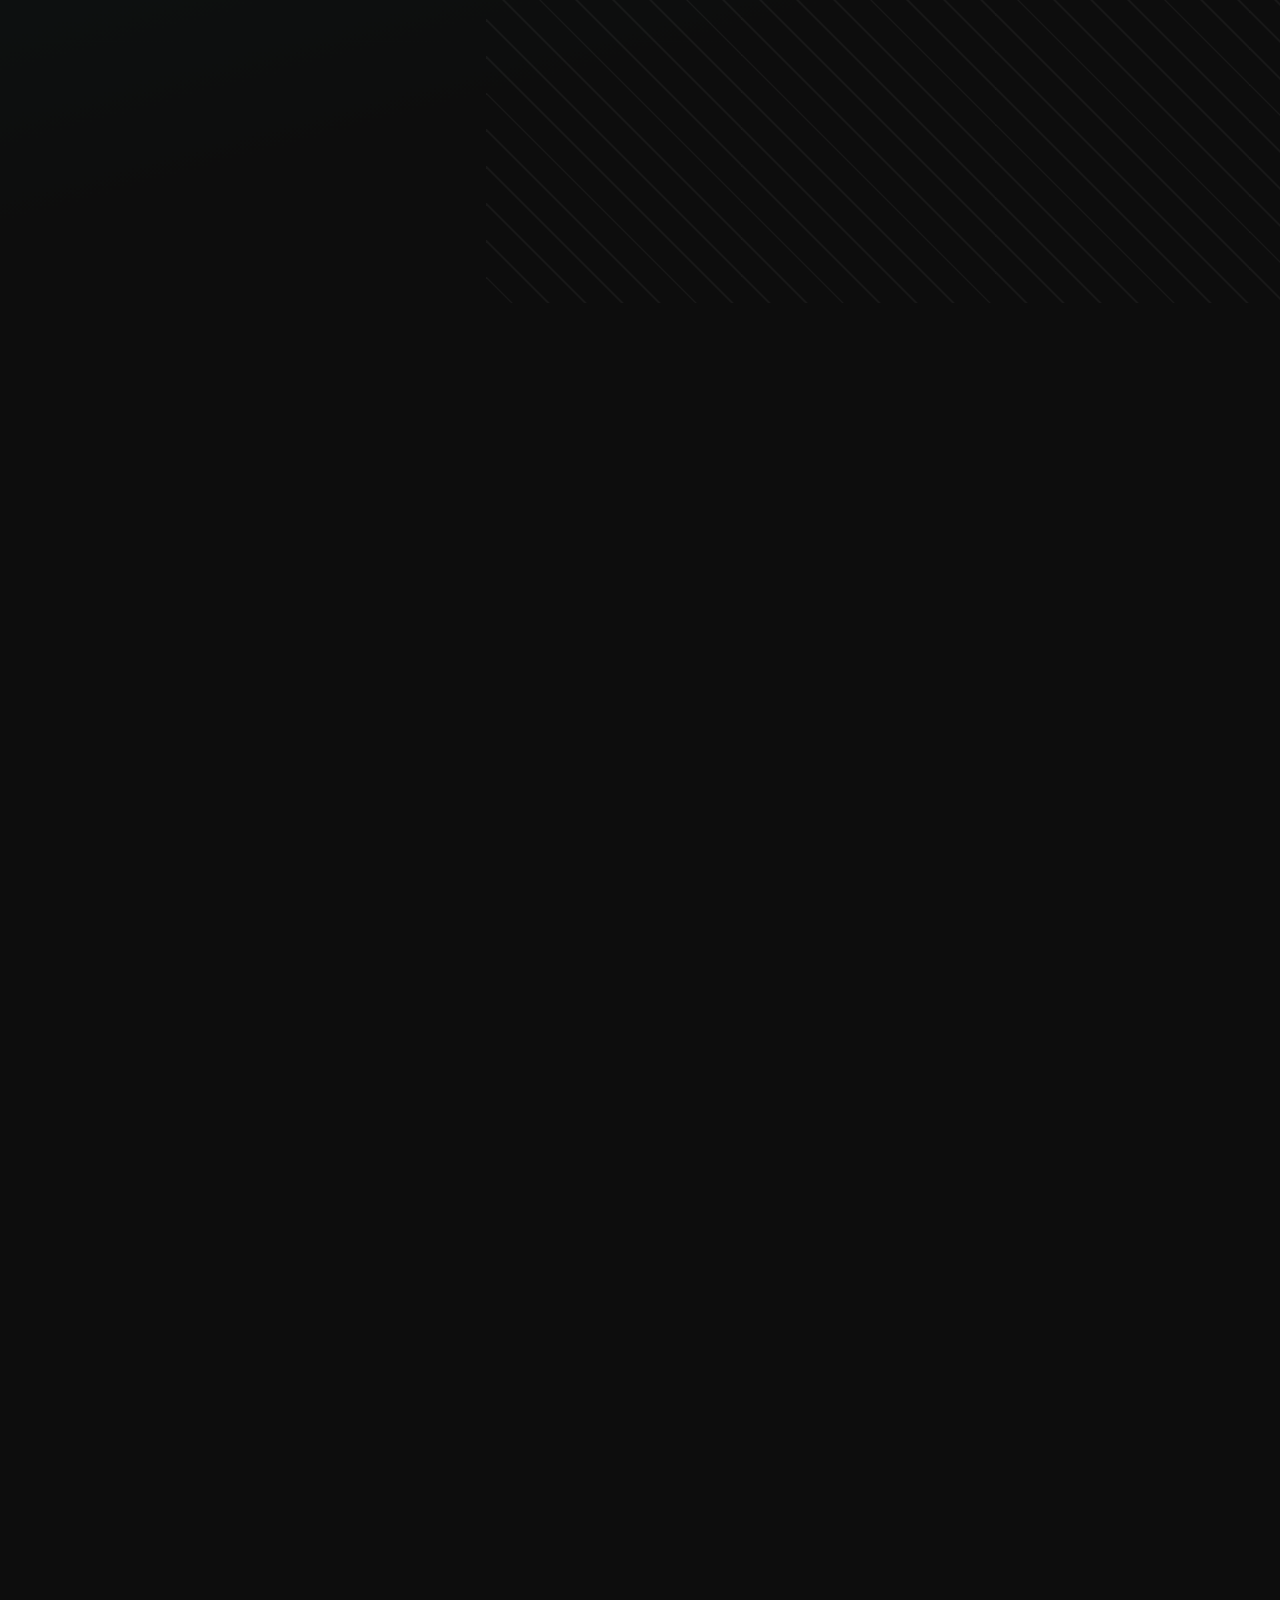
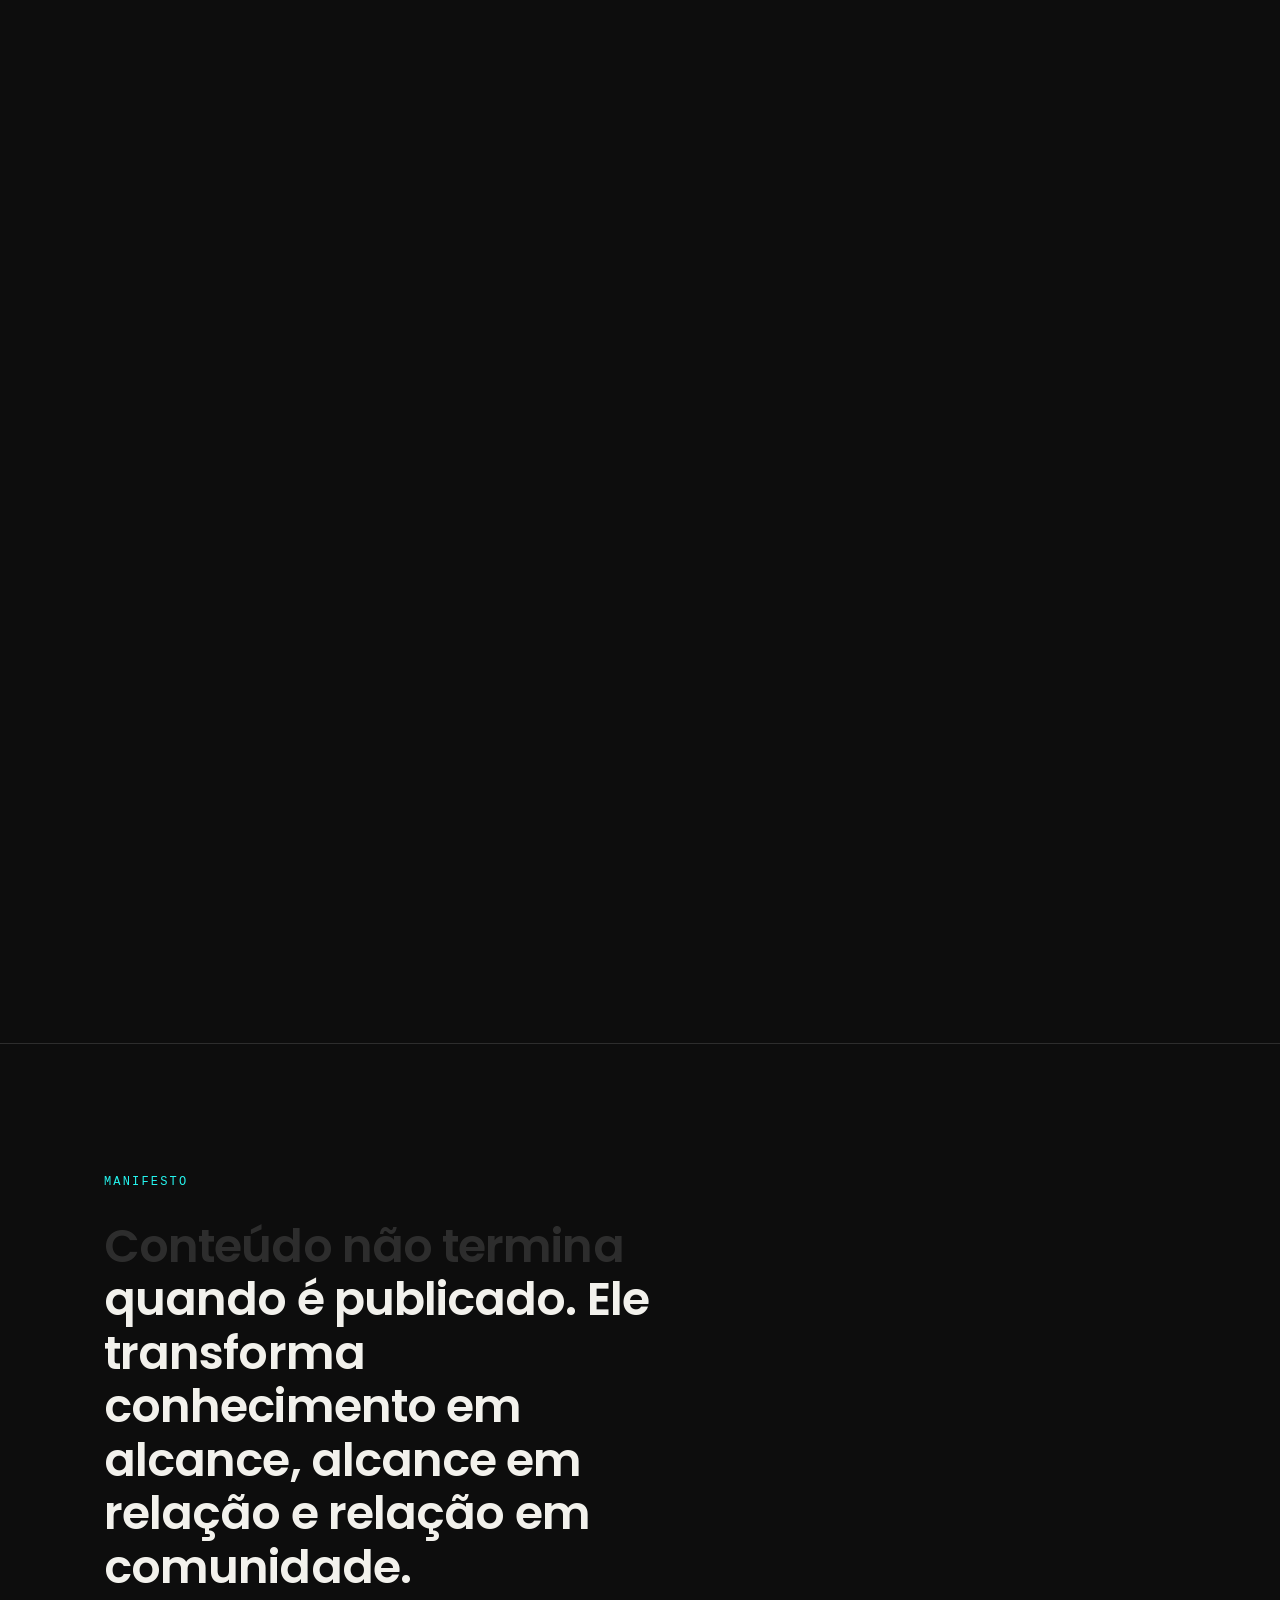
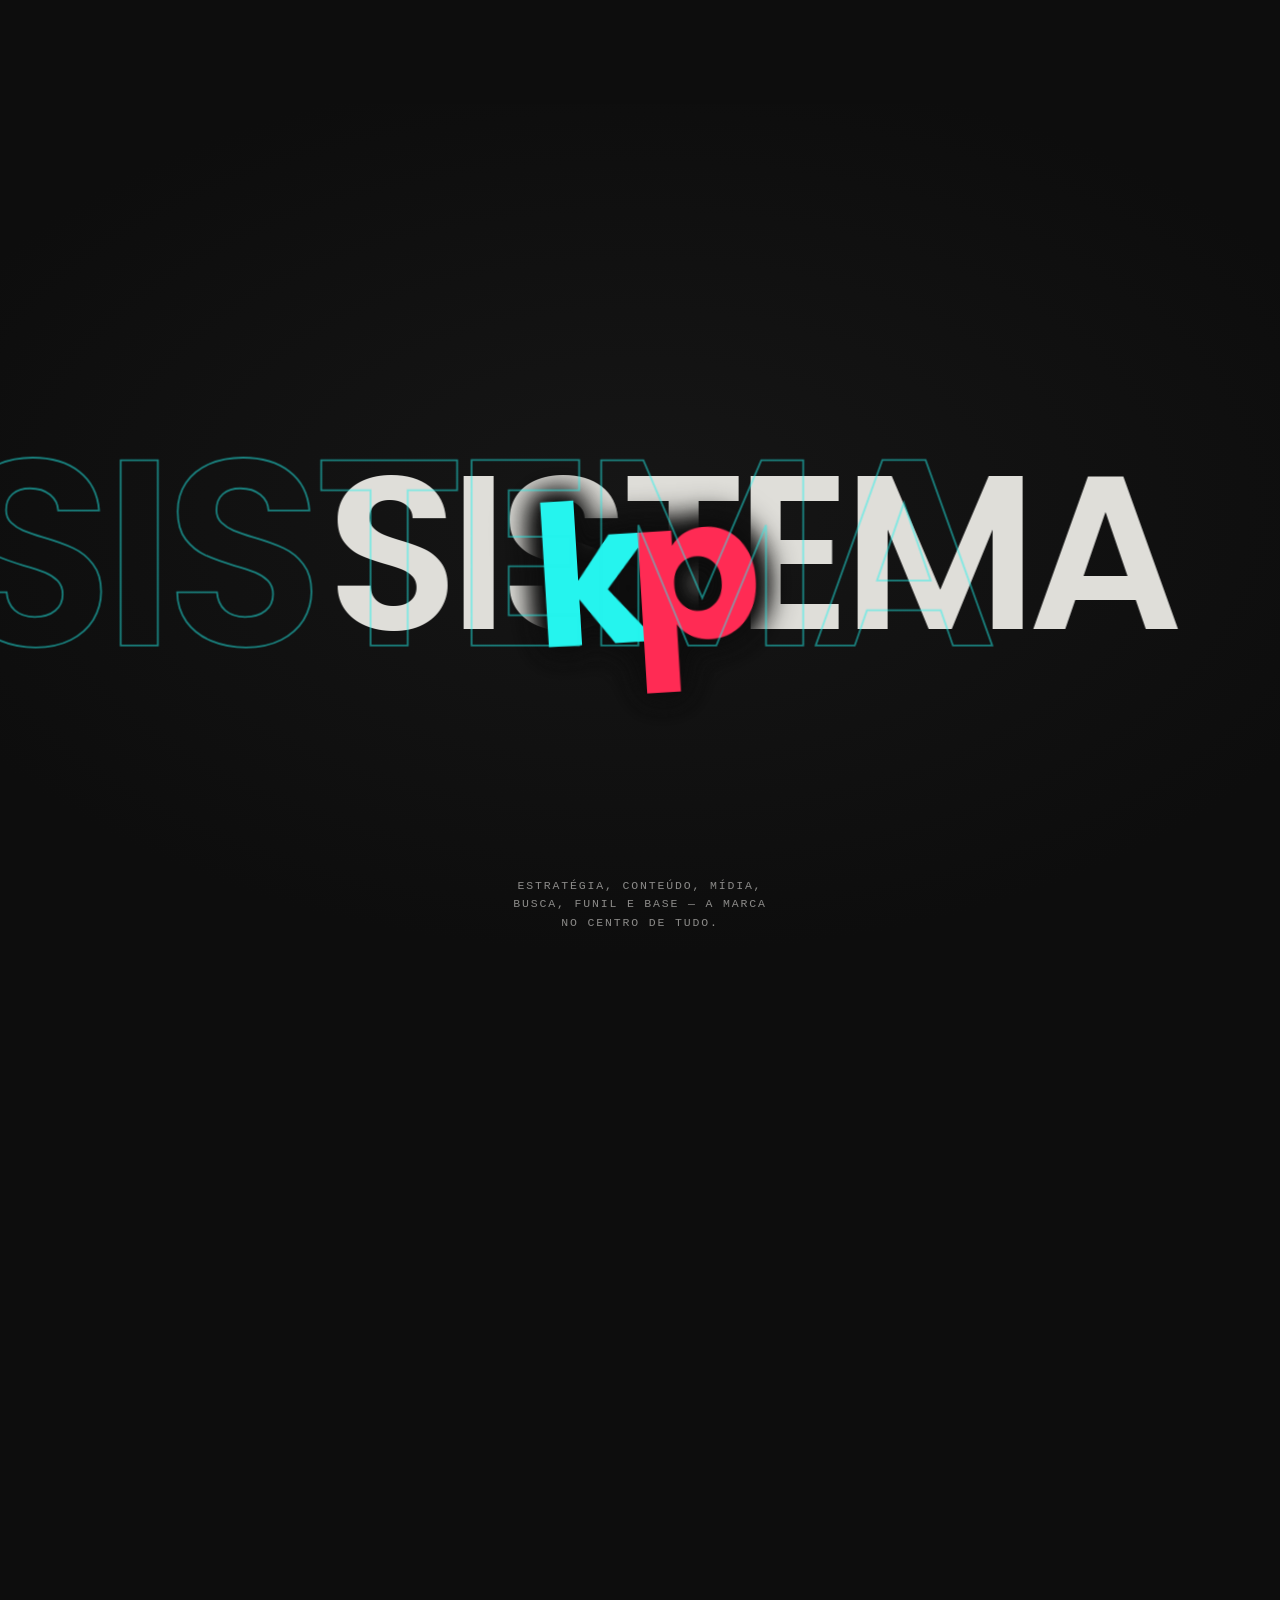
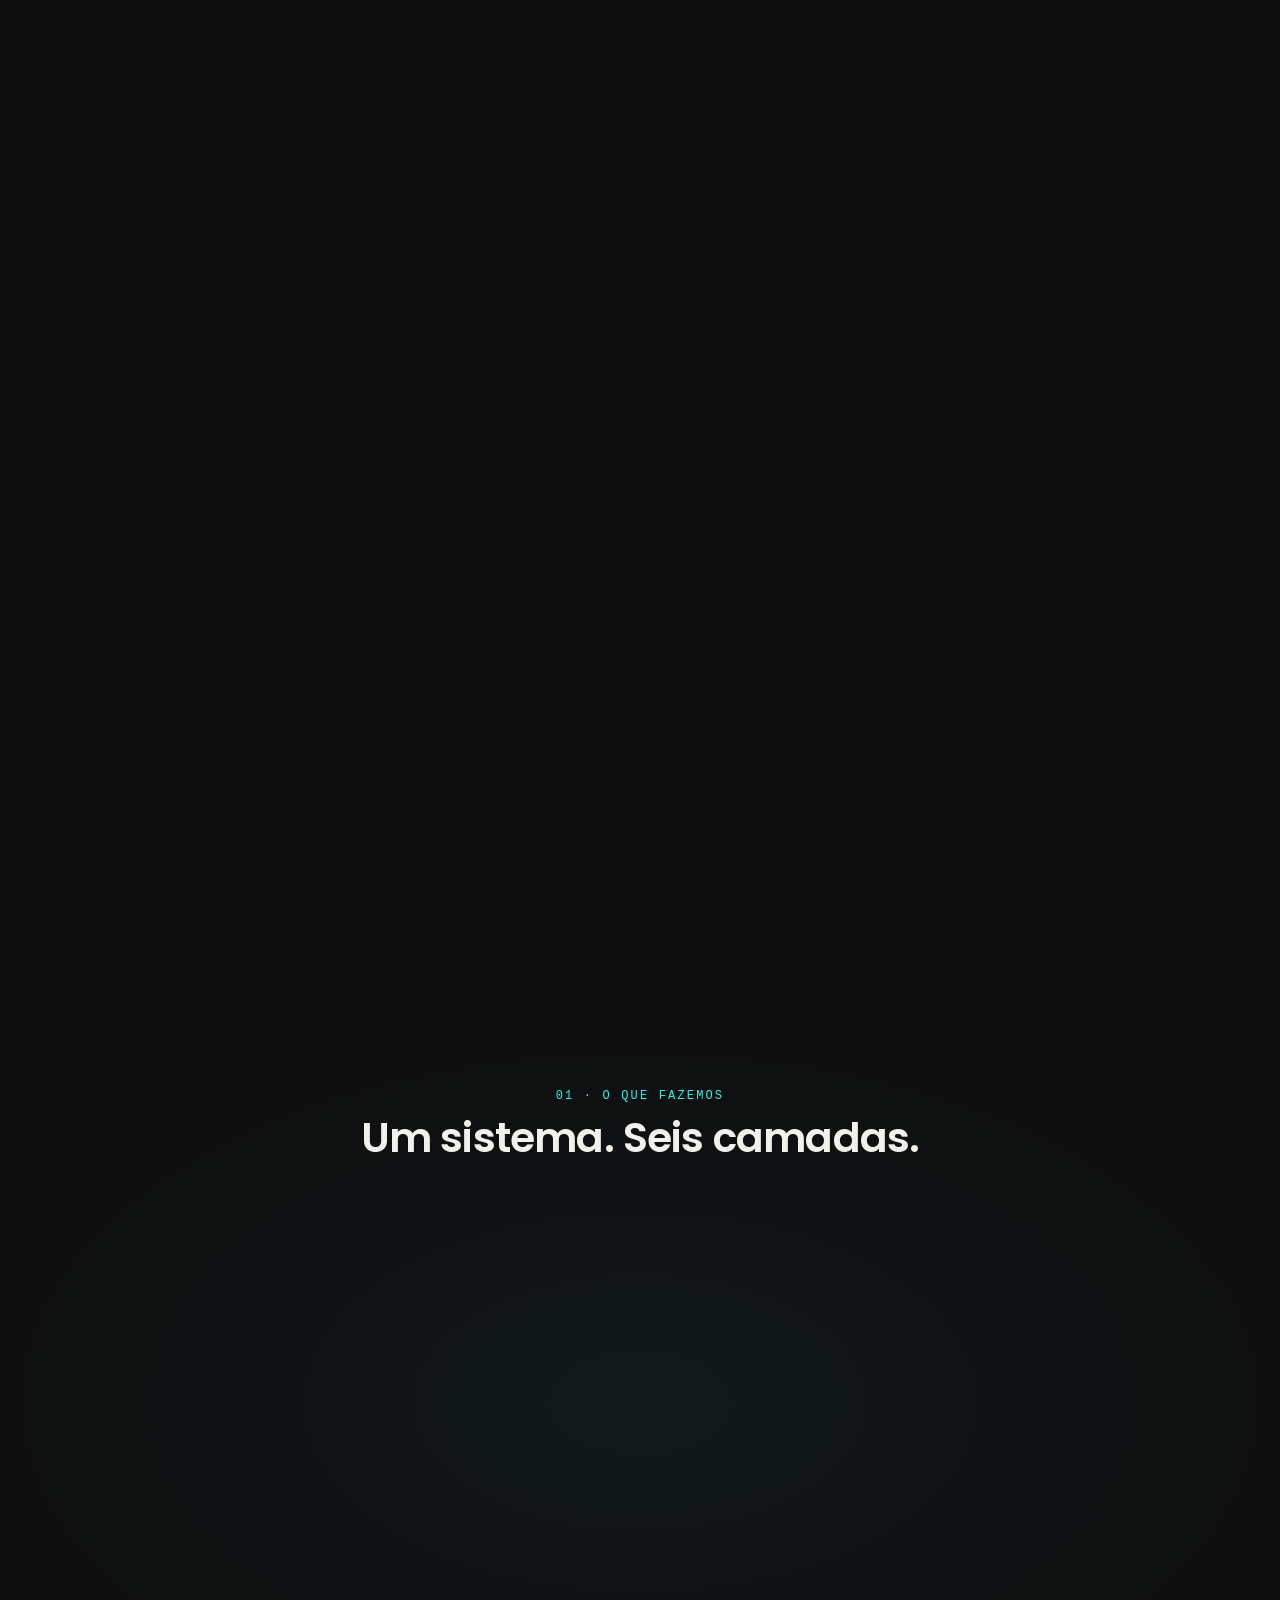
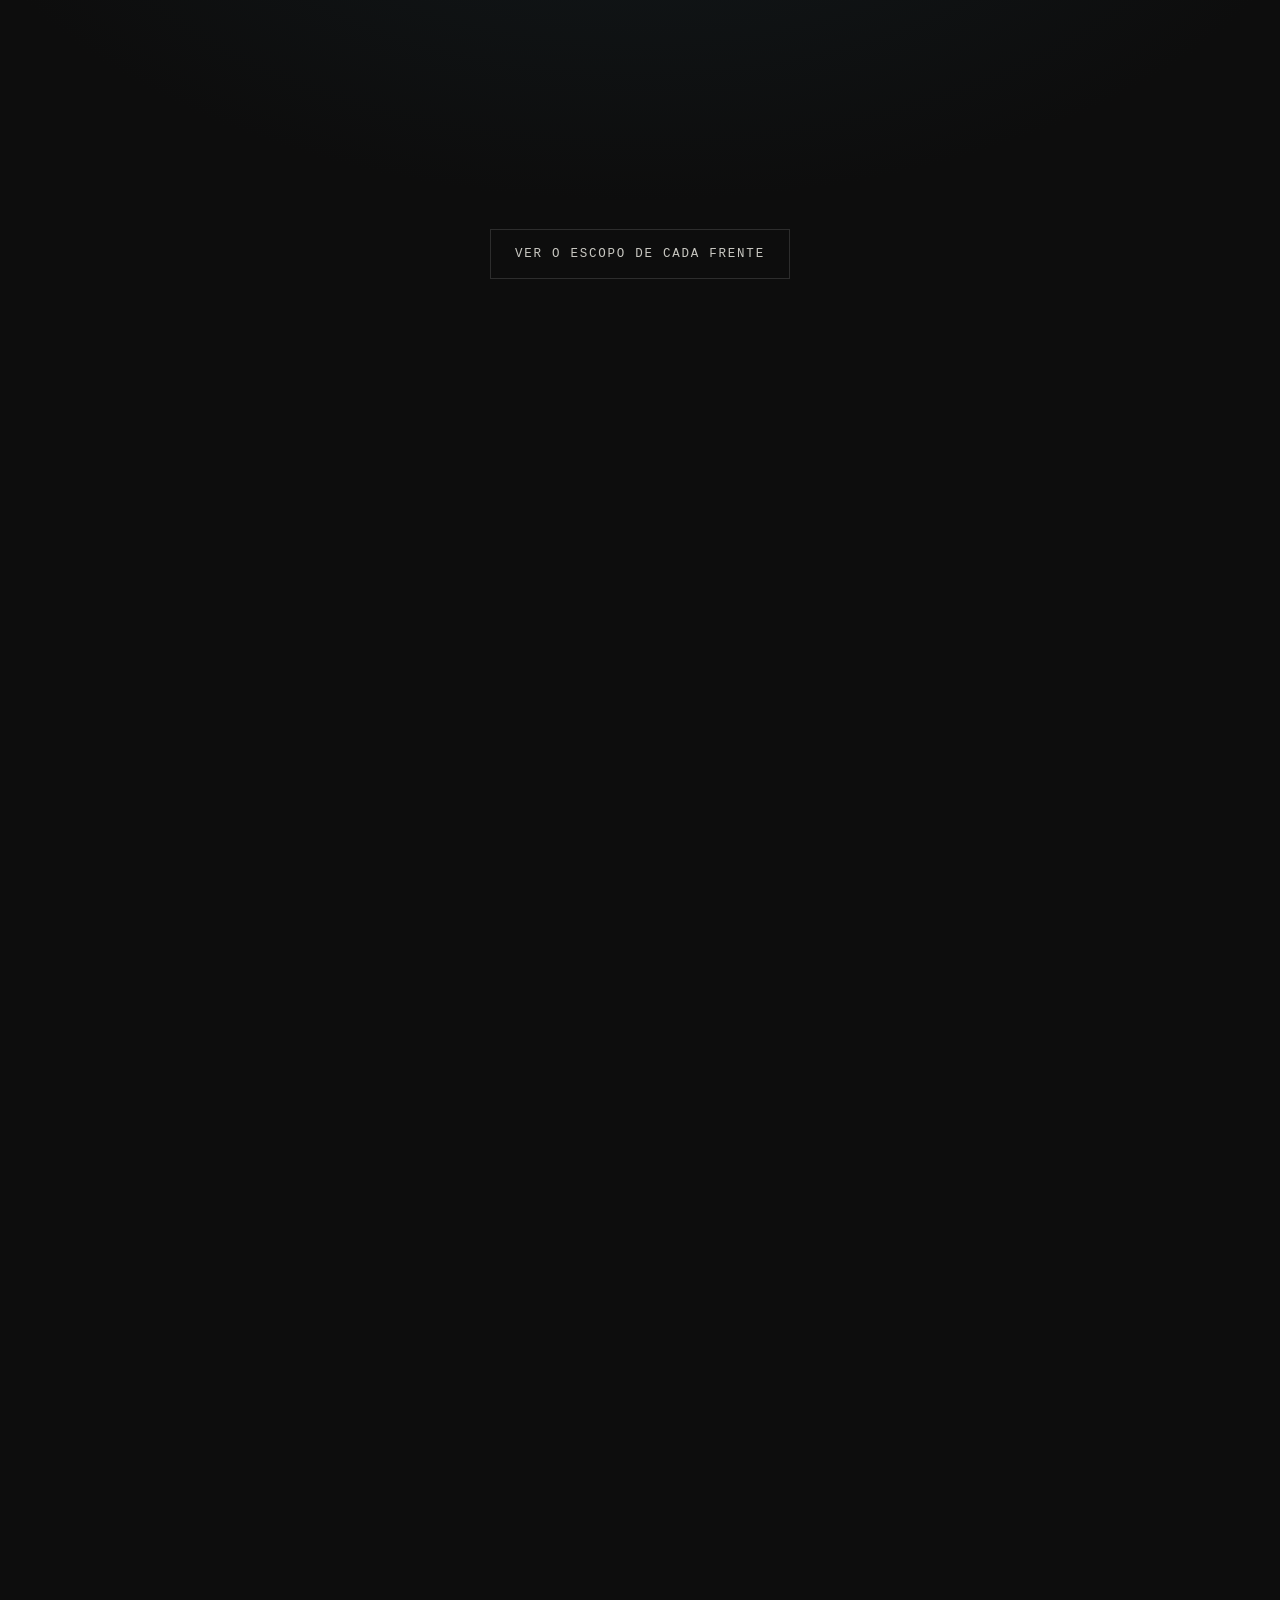
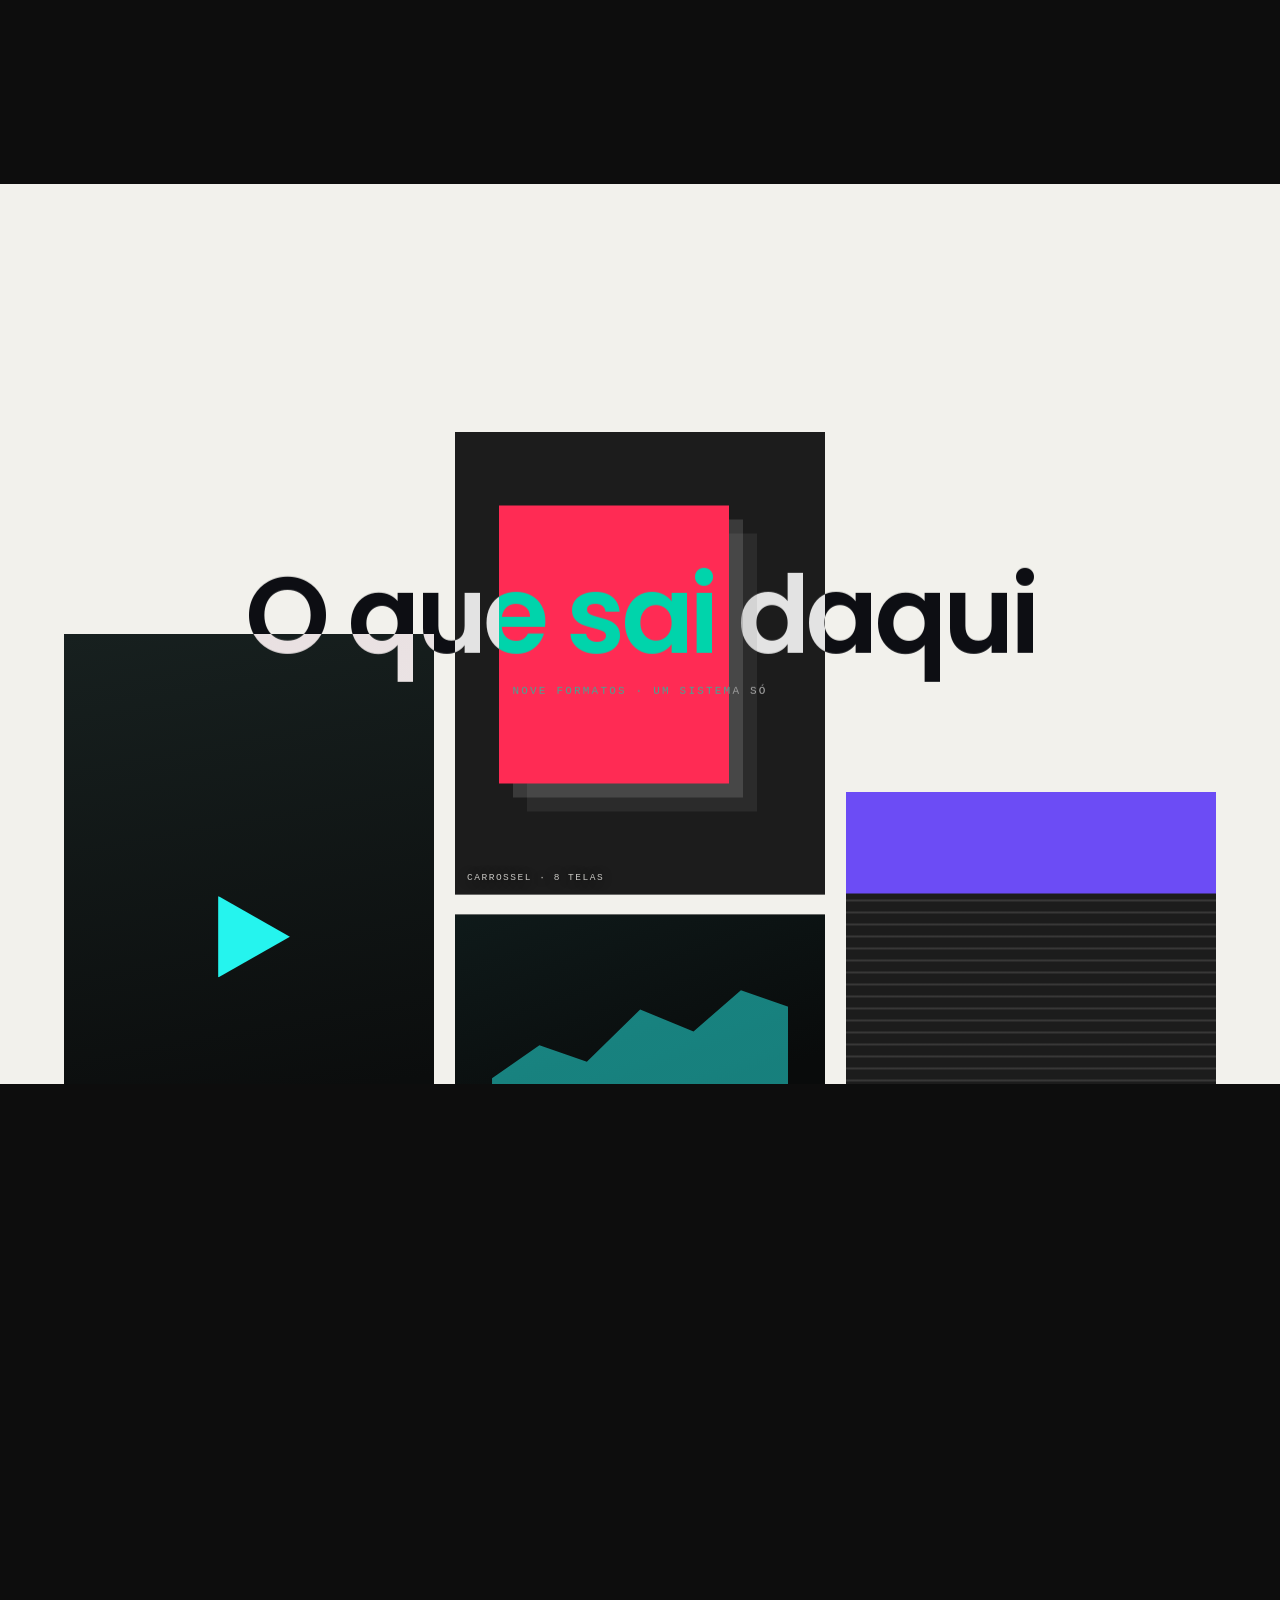
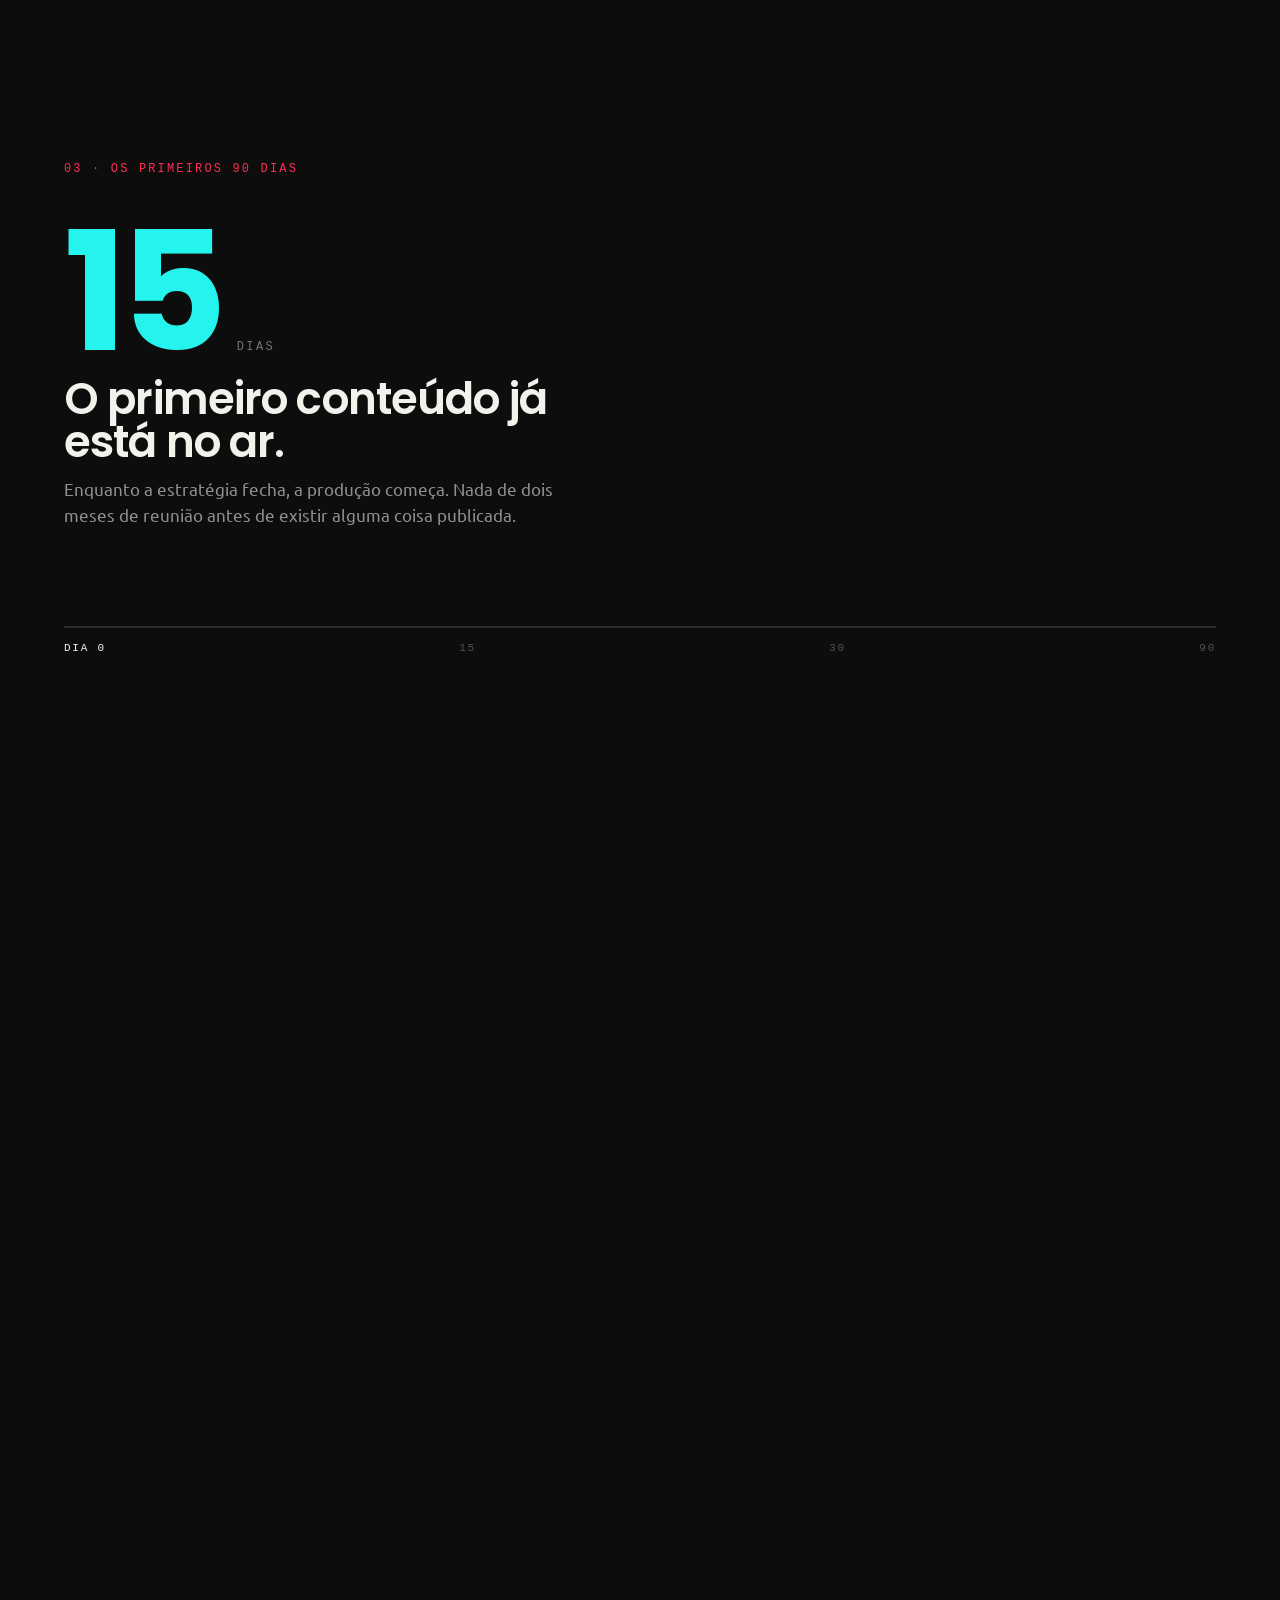
==== commit dc2b63f3: "Efeito 03 (montagem por camadas) na jornada e saída do hero Jornada do público, na página de método:" ====
--- a/index.html
+++ b/index.html
@@ -54,13 +54,13 @@
   <canvas class="fundo" data-fundo aria-hidden="true"></canvas>
   <div class="wrap hero__grid">
     <div>
-      <span class="label">KP Media · Estratégia · Conteúdo · Crescimento</span>
+      <span class="label hero__saida">KP Media · Estratégia · Conteúdo · Crescimento</span>
       <h1 data-hero>
         <span class="mask"><span>Conhecimento vira alcance<span class="dot-c">.</span></span></span>
         <span class="mask"><span>Alcance vira comunidade<span class="dot-r">.</span></span></span>
       </h1>
-      <p class="rise" data-delay="2">A KP Media constrói o sistema inteiro de comunicação: estratégia, conteúdo, mídia paga, SEO e GEO, landing pages, funil e e-mail marketing operando como uma coisa só — e melhorando a cada ciclo.</p>
-      <div class="hero__cta rise" data-delay="3">
+      <p class="rise hero__saida" data-delay="2">A KP Media constrói o sistema inteiro de comunicação: estratégia, conteúdo, mídia paga, SEO e GEO, landing pages, funil e e-mail marketing operando como uma coisa só — e melhorando a cada ciclo.</p>
+      <div class="hero__cta rise hero__saida" data-delay="3">
         <a href="contato.html" class="btn btn--ciano" data-magnet><span>Começar uma conversa</span></a>
         <a href="servicos.html" class="btn btn--ghost"><span>Ver o que fazemos</span></a>
       </div>
--- a/assets/css/style.css
+++ b/assets/css/style.css
@@ -1208,3 +1208,73 @@
   .pipe__legenda p{opacity:1;position:static}
   .pipe__legenda{display:block}
 }
+
+/* ============================================================
+   03 — MONTAGEM POR CAMADAS  ·  "A jornada"
+   Mecanismo da receita: um único rect dentro de um clipPath sobe
+   e revela as quatro faixas; o contorno se desenha por dashoffset.
+   Curso: 420vh (contorno + 4 camadas + fecho ≈ 5,5 batidas de ~78vh).
+   ============================================================ */
+.jornada .scrub__track{height:420vh}
+.jornada .scrub__stage{display:grid;place-items:center;overflow:hidden;
+  background:radial-gradient(78% 62% at 42% 44%,#141a18,var(--preto) 74%)}
+.jornada__in{display:grid;grid-template-columns:minmax(240px,380px) 1fr;
+  gap:clamp(28px,5vw,80px);align-items:center;width:min(1080px,92vw)}
+.jornada svg{width:100%;height:auto;max-height:64vh;overflow:visible}
+.j-vaso{fill:none;stroke:rgba(242,241,236,.5);stroke-width:2.4;stroke-linejoin:round}
+.j-faixa--1{fill:var(--ciano)}
+.j-faixa--2{fill:var(--rosa)}
+.j-faixa--3{fill:var(--amarelo)}
+.j-faixa--4{fill:var(--violeta)}
+.j-corte{fill:none;stroke:rgba(13,13,13,.55);stroke-width:2}
+.j-rot{font-family:var(--mono);font-size:12px;letter-spacing:.24em;text-transform:uppercase;
+  fill:rgba(242,241,236,.32)}
+
+.jornada__lado h2{font-size:clamp(28px,3.8vw,52px);color:var(--off);margin:14px 0 6px}
+.jornada__lista{list-style:none;margin:26px 0 0;padding:0;border-top:1px solid var(--linha)}
+.jornada__lista li{
+  padding:15px 0;border-bottom:1px solid var(--linha);
+  display:grid;grid-template-columns:auto 1fr auto;gap:14px;align-items:baseline;
+  opacity:.3;transition:opacity .4s var(--ease),color .4s var(--ease);
+}
+.jornada__lista li.on{opacity:1}
+.jornada__lista b{font-family:var(--mono);font-size:11px;letter-spacing:.16em;font-weight:400;
+  color:rgba(242,241,236,.4)}
+.jornada__lista li.on b{color:var(--tomj)}
+.jornada__lista strong{font-family:var(--titulo);font-weight:600;font-size:clamp(17px,1.9vw,24px);
+  color:var(--off);letter-spacing:-.01em}
+.jornada__lista span{font-family:var(--mono);font-size:10.5px;letter-spacing:.12em;
+  text-transform:uppercase;color:rgba(201,200,194,.5);text-align:right}
+.jornada__lista li:nth-child(1){--tomj:var(--ciano)}
+.jornada__lista li:nth-child(2){--tomj:var(--rosa)}
+.jornada__lista li:nth-child(3){--tomj:var(--amarelo)}
+.jornada__lista li:nth-child(4){--tomj:var(--violeta)}
+.jornada__lista p{grid-column:1/-1;margin-top:6px;font-size:14.5px;color:rgba(201,200,194,.6);
+  max-width:46ch}
+.jornada__fecho{margin-top:28px;opacity:0;transform:translateY(14px);
+  transition:opacity .45s var(--ease),transform .45s var(--ease)}
+.jornada__fecho.on{opacity:1;transform:none}
+.jornada__fecho q{quotes:none;font-family:var(--titulo);font-weight:600;
+  font-size:clamp(19px,2.2vw,28px);color:var(--off);letter-spacing:-.015em}
+
+@media (max-width:860px){
+  .jornada__in{grid-template-columns:1fr;gap:24px}
+  .jornada svg{max-height:34vh;justify-self:center;width:min(260px,64vw)}
+  .jornada__lista li{grid-template-columns:auto 1fr;padding:12px 0}
+  .jornada__lista span{grid-column:1/-1;text-align:left;margin-top:4px}
+}
+
+/* a seção precisa se sustentar parada */
+@media (prefers-reduced-motion:reduce){
+  .jornada .scrub__track{height:auto}
+  .jornada .scrub__stage{position:relative;height:auto;min-height:0;padding:12vh 0}
+  .jornada__lista li,.jornada__fecho{opacity:1 !important;transform:none !important}
+  .j-vaso{stroke-dashoffset:0 !important}
+  .j-nivel{y:20 !important}
+}
+
+/* ---- saída do hero: o topo entrega a página em vez de sumir seco ---- */
+.hero__saida{will-change:transform,opacity}
+@media (prefers-reduced-motion:reduce){
+  .hero__saida{transform:none !important;opacity:1 !important}
+}
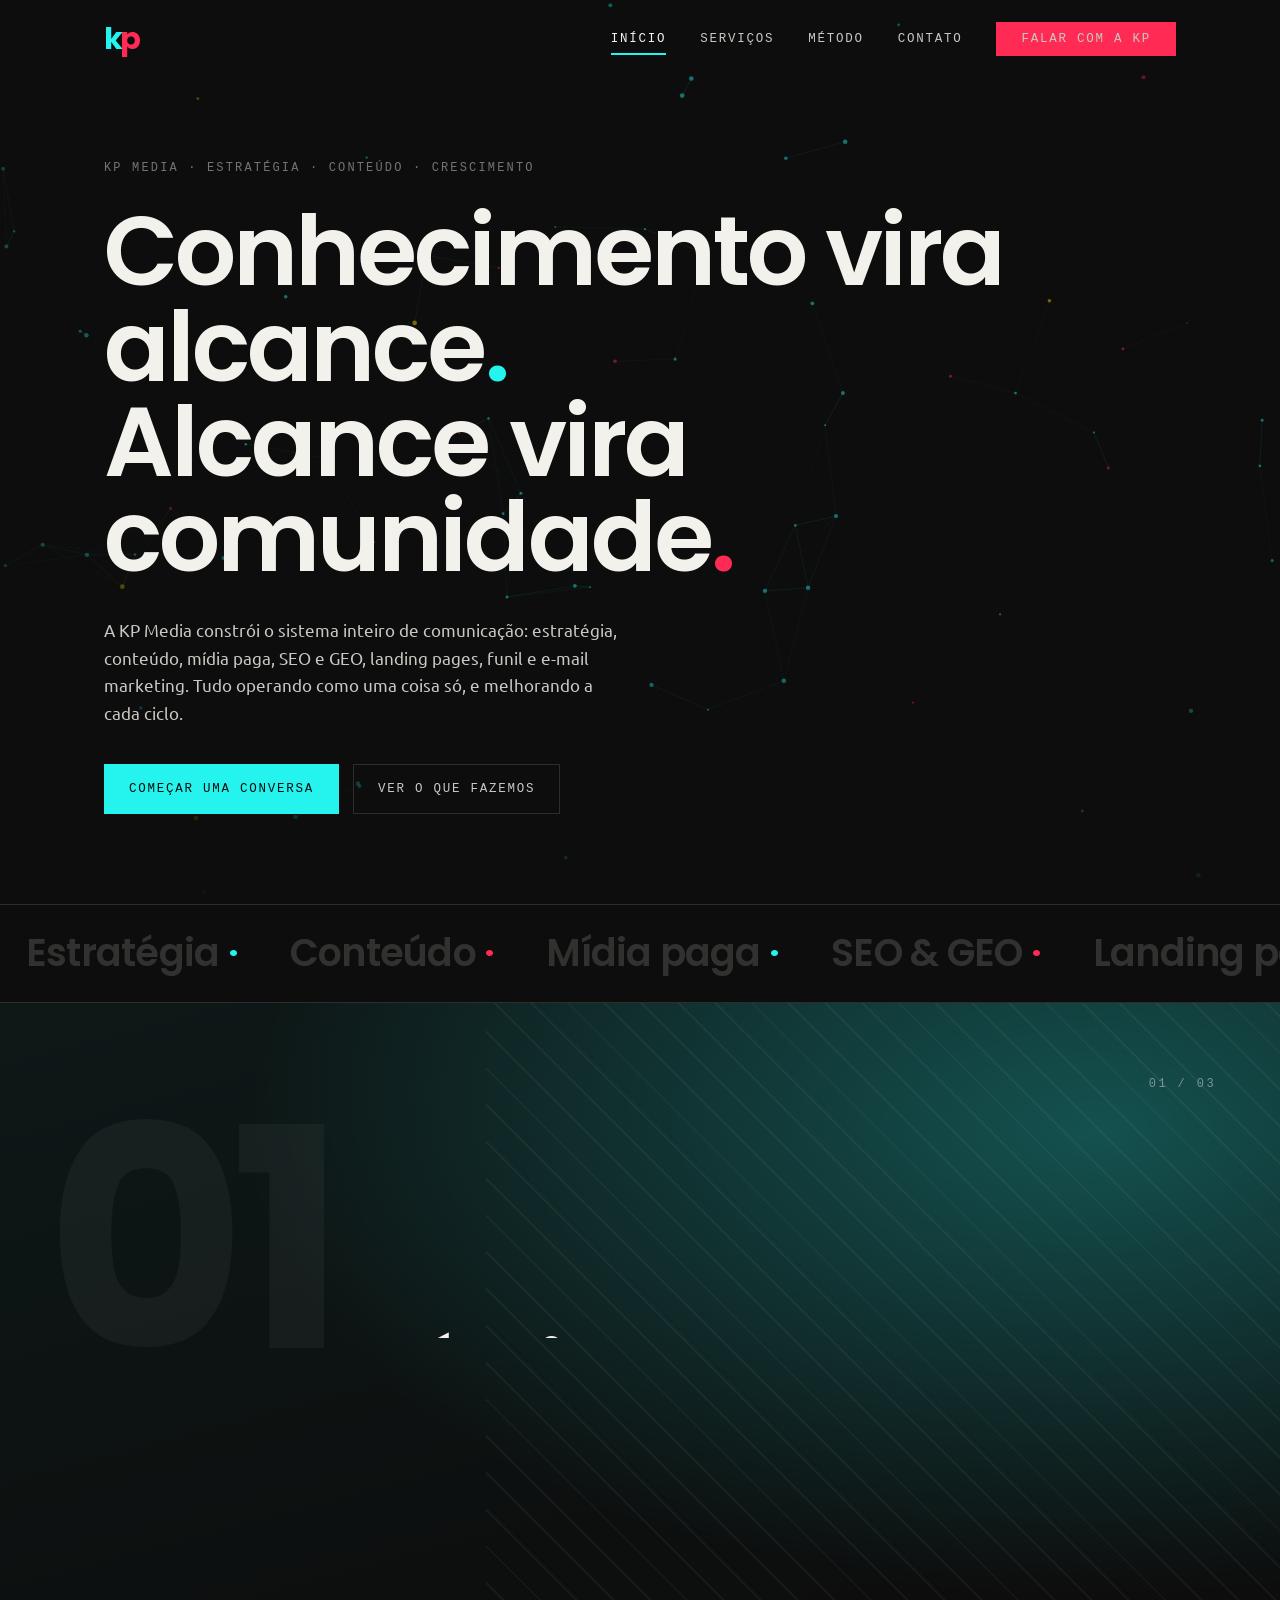
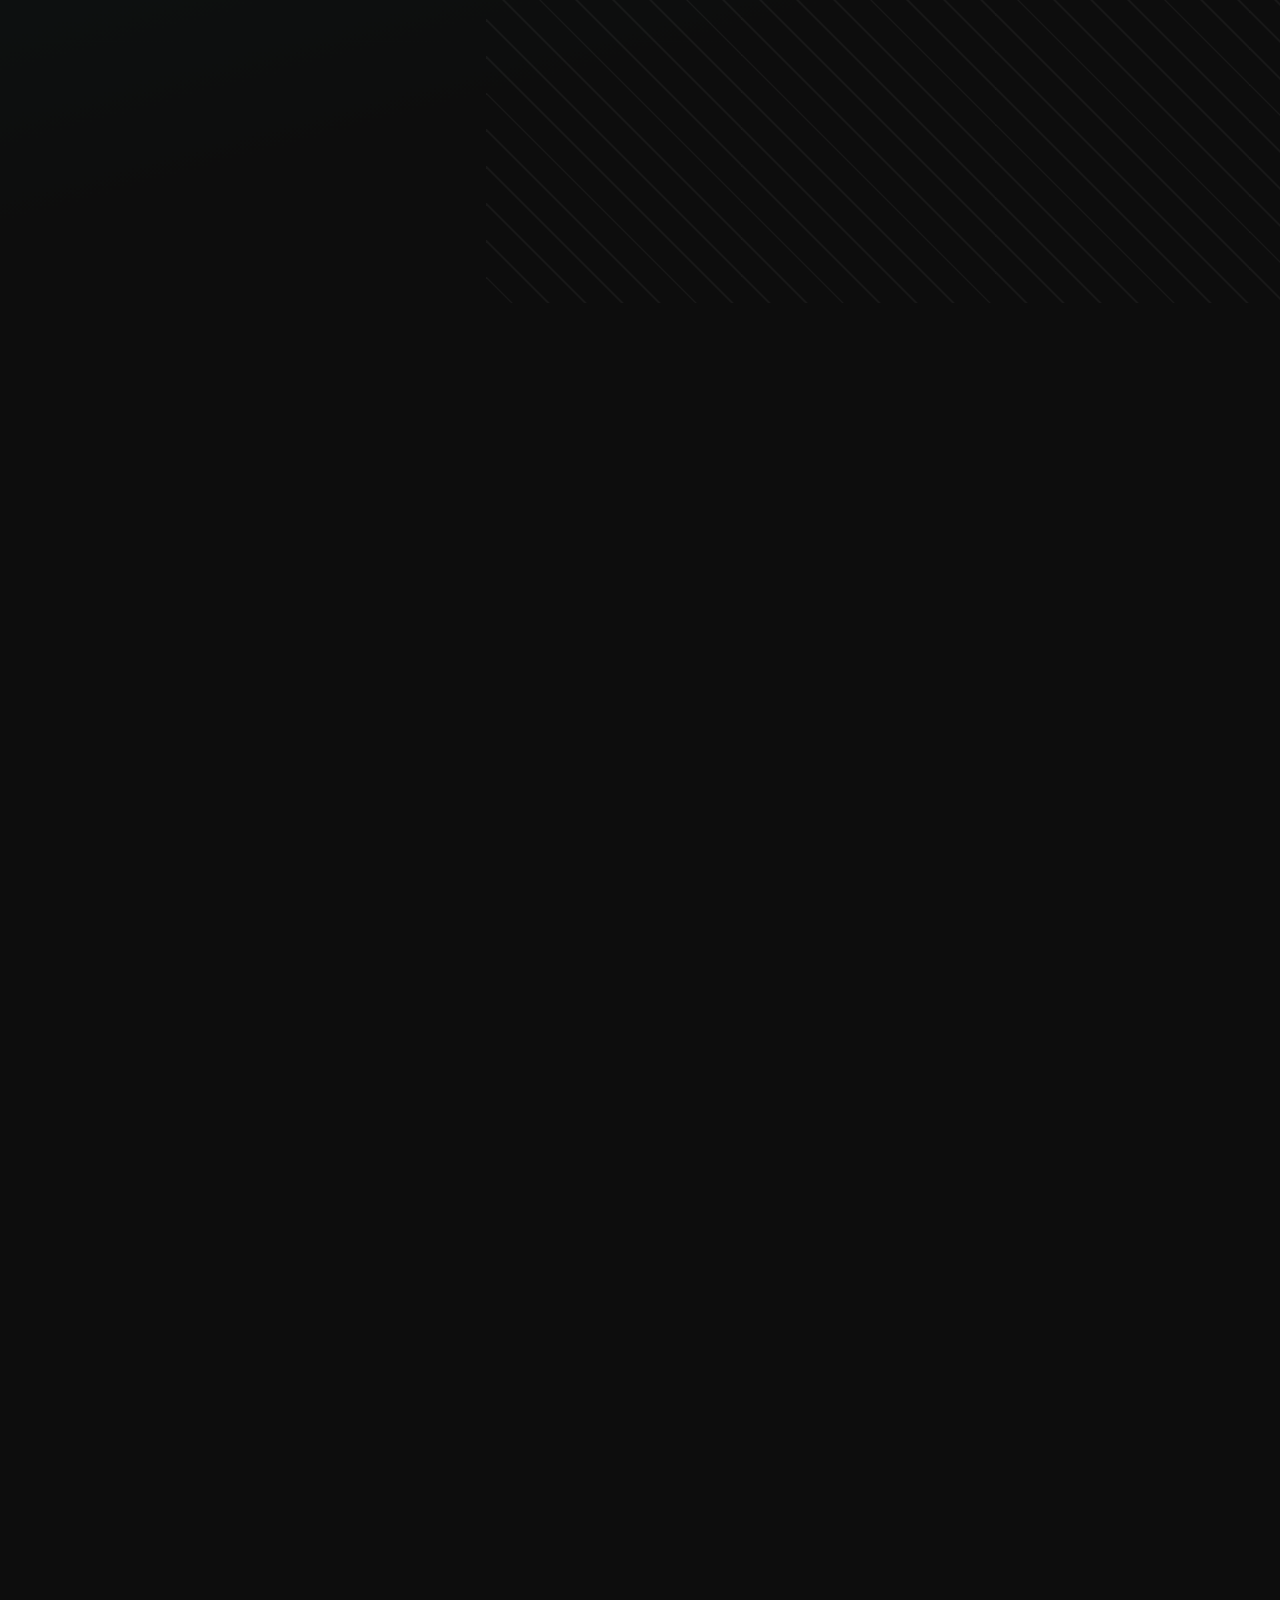
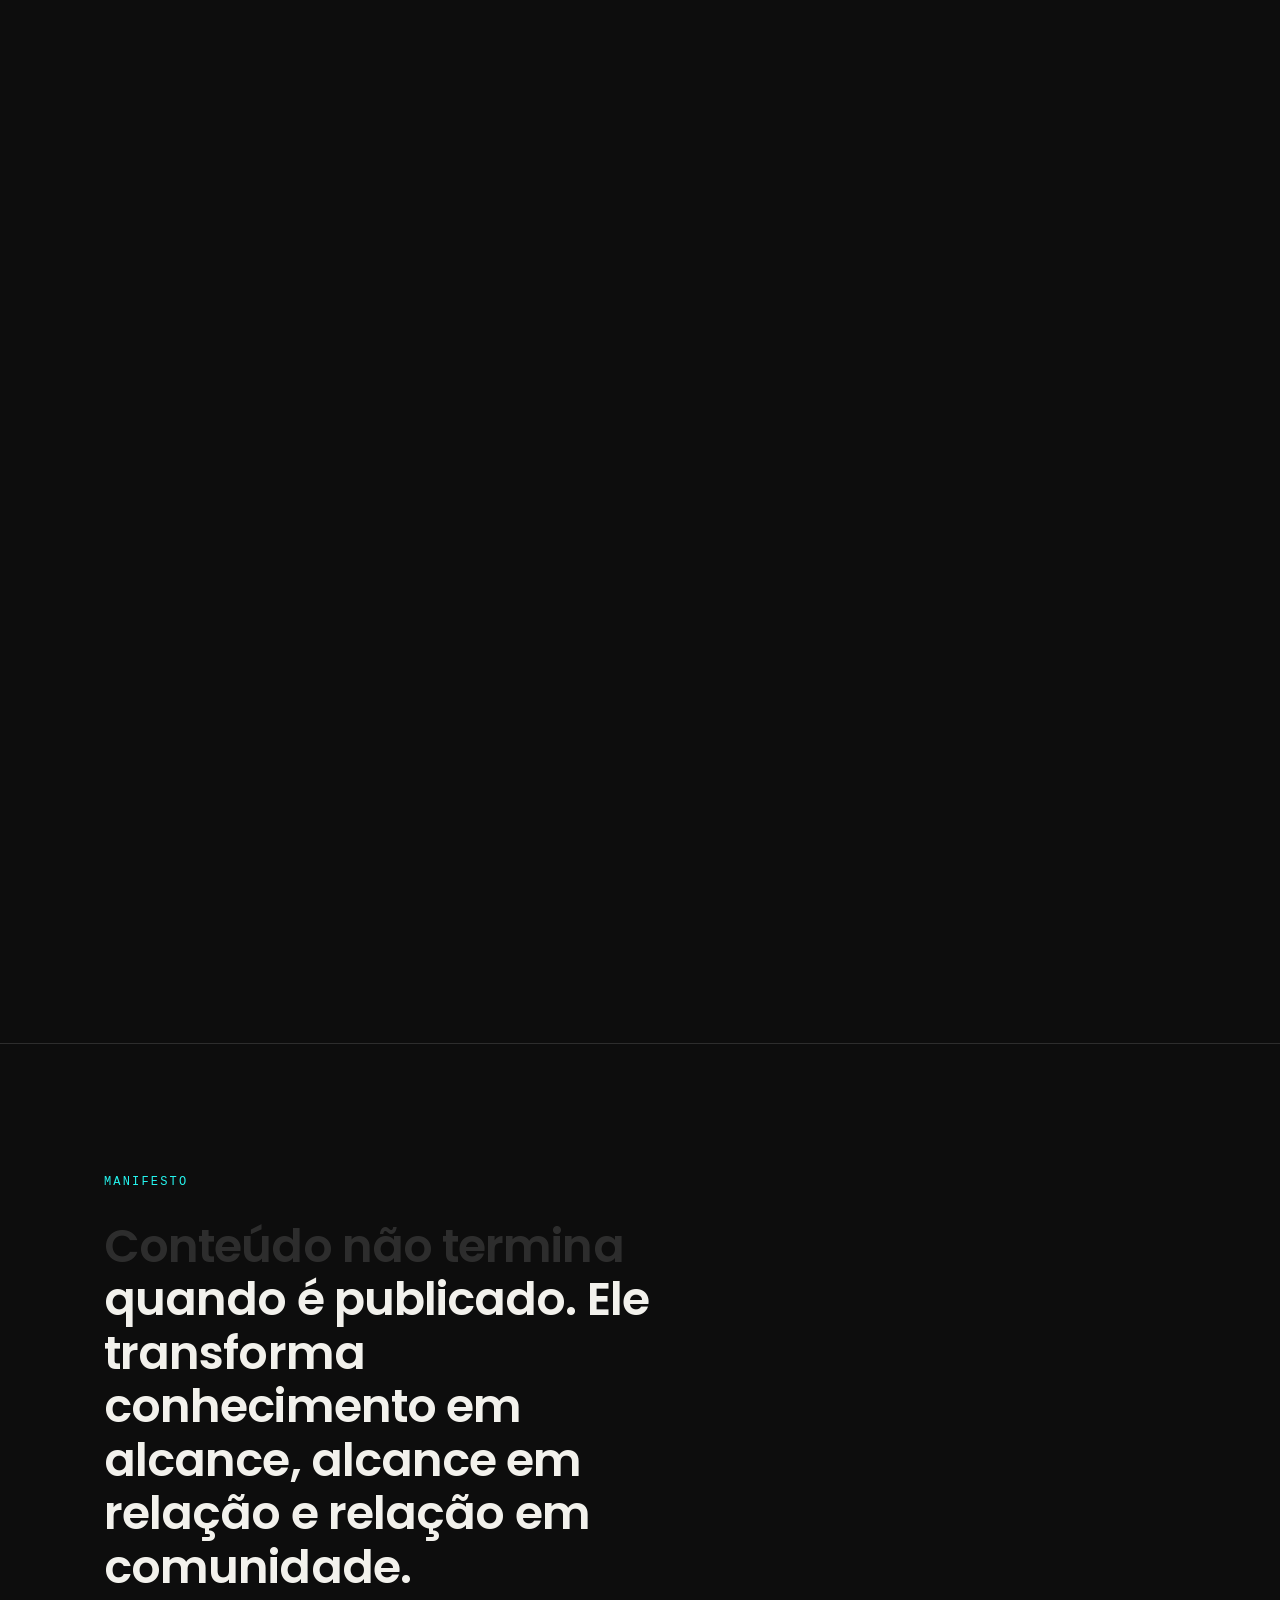
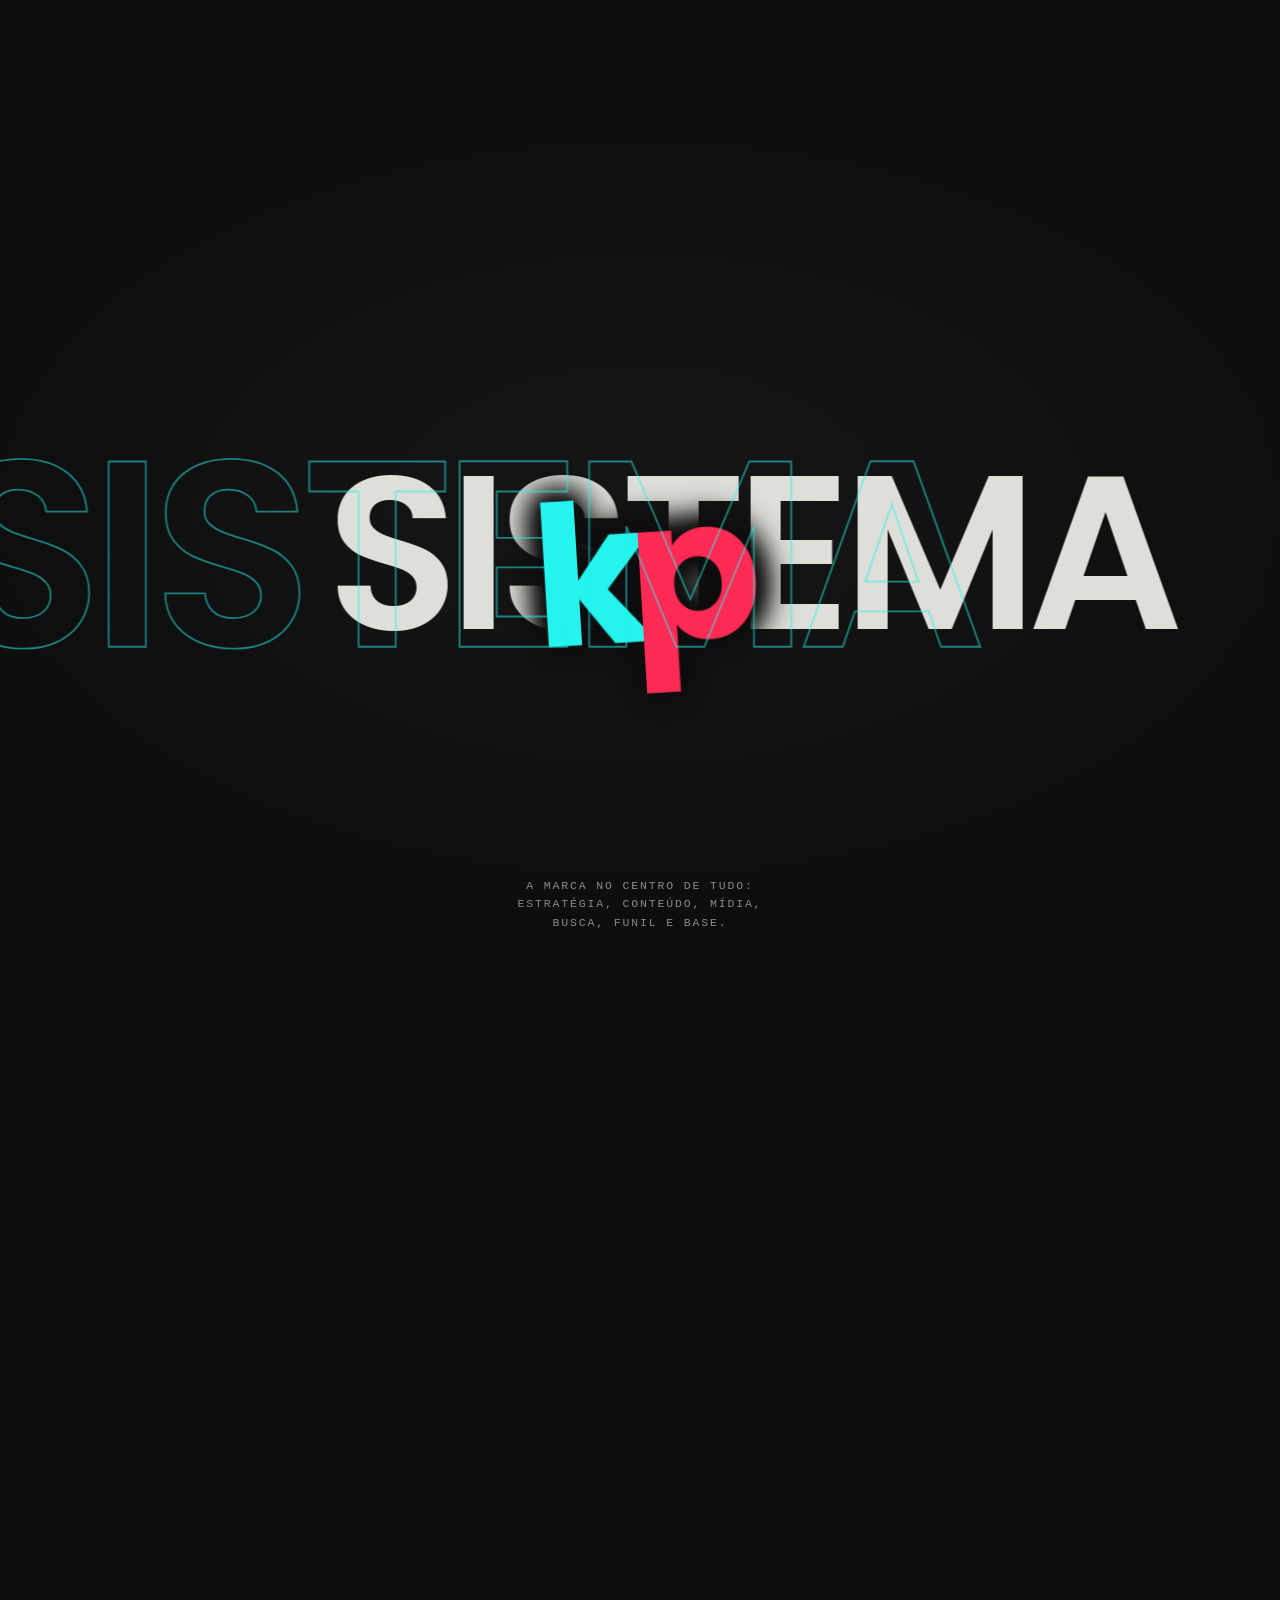
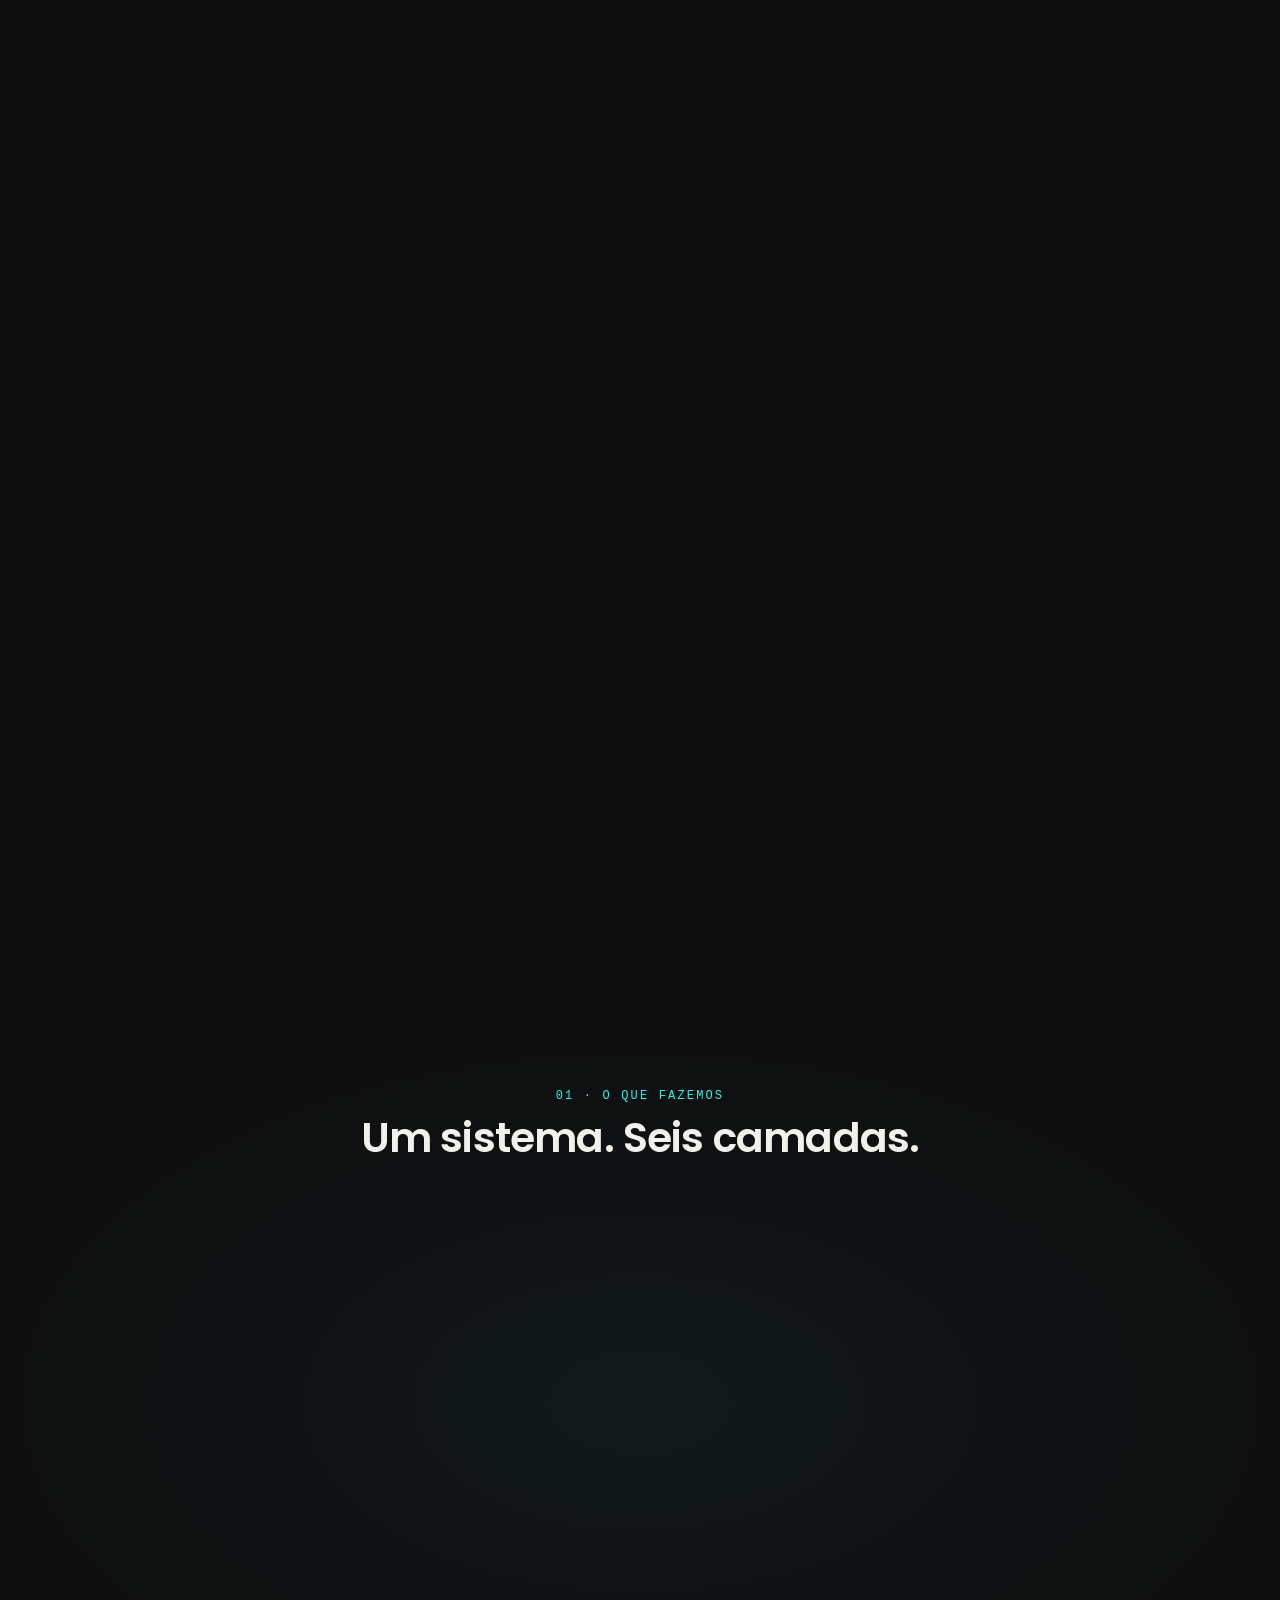
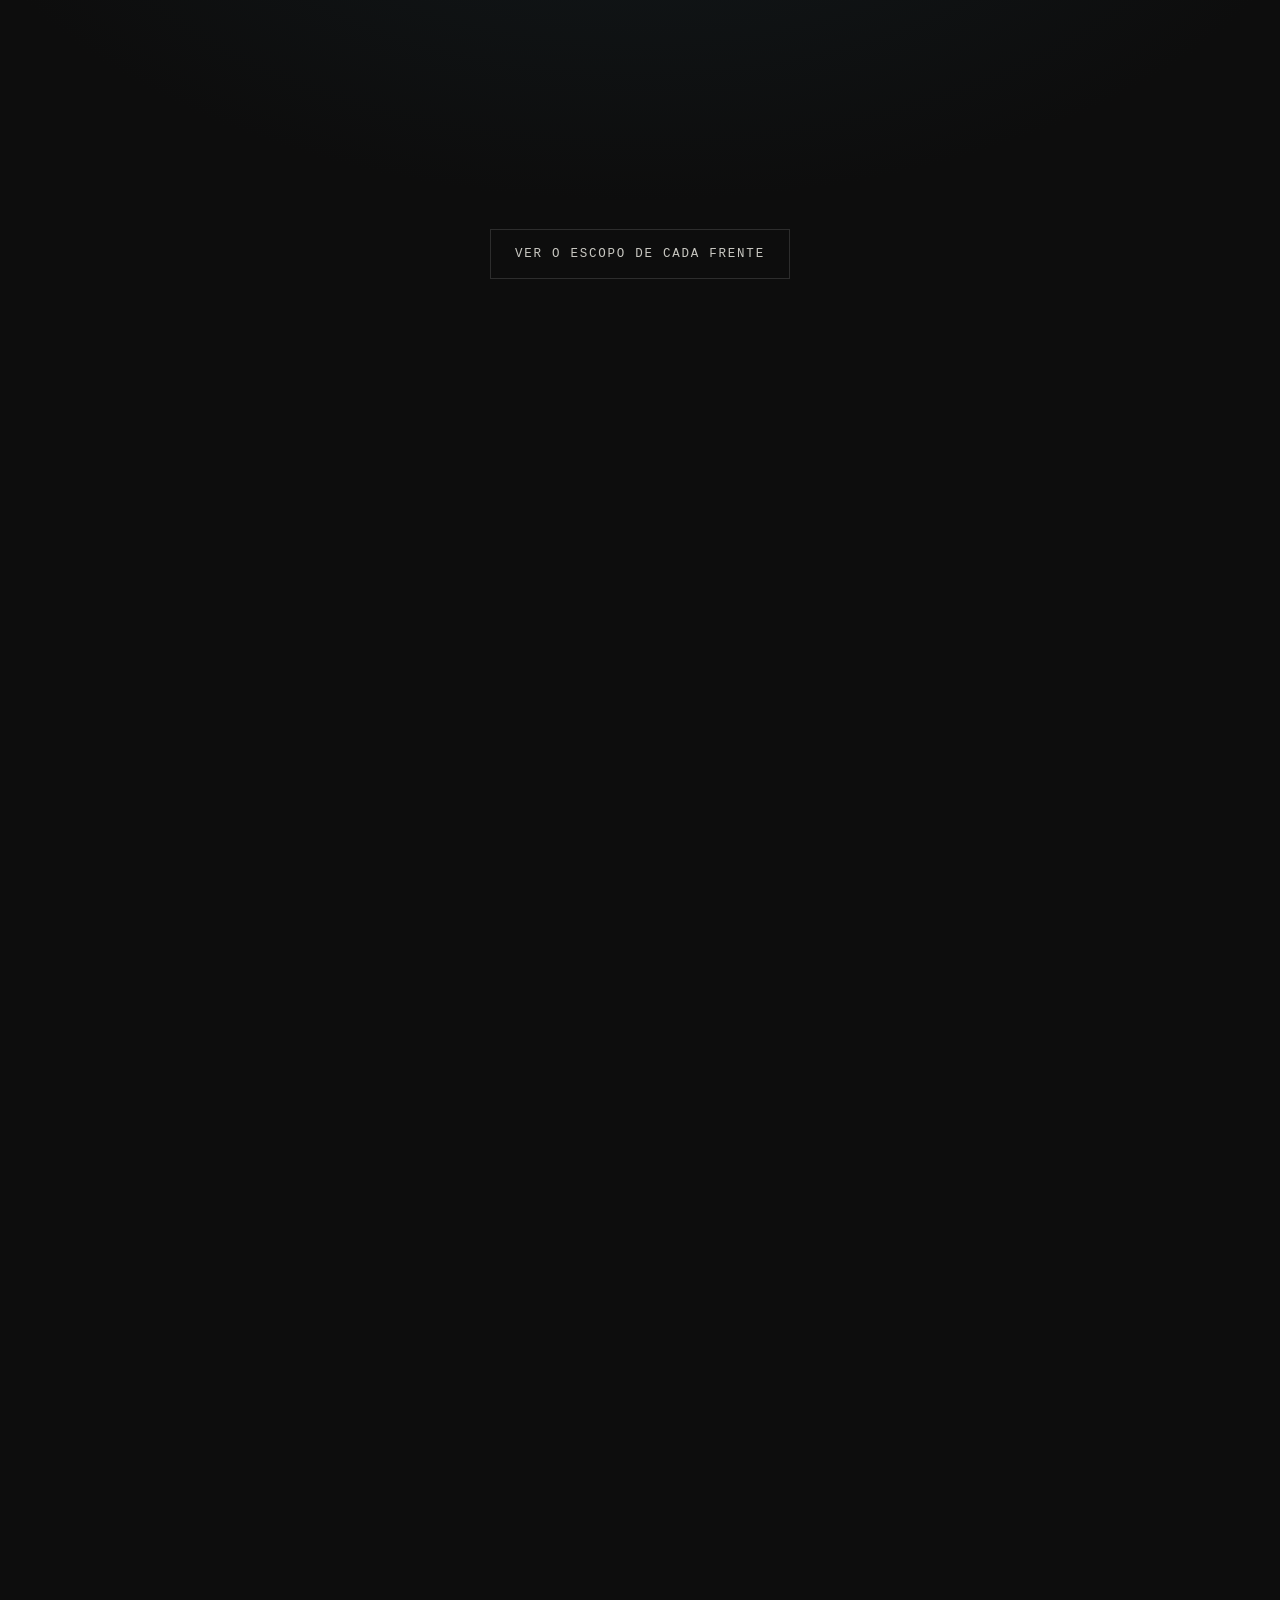
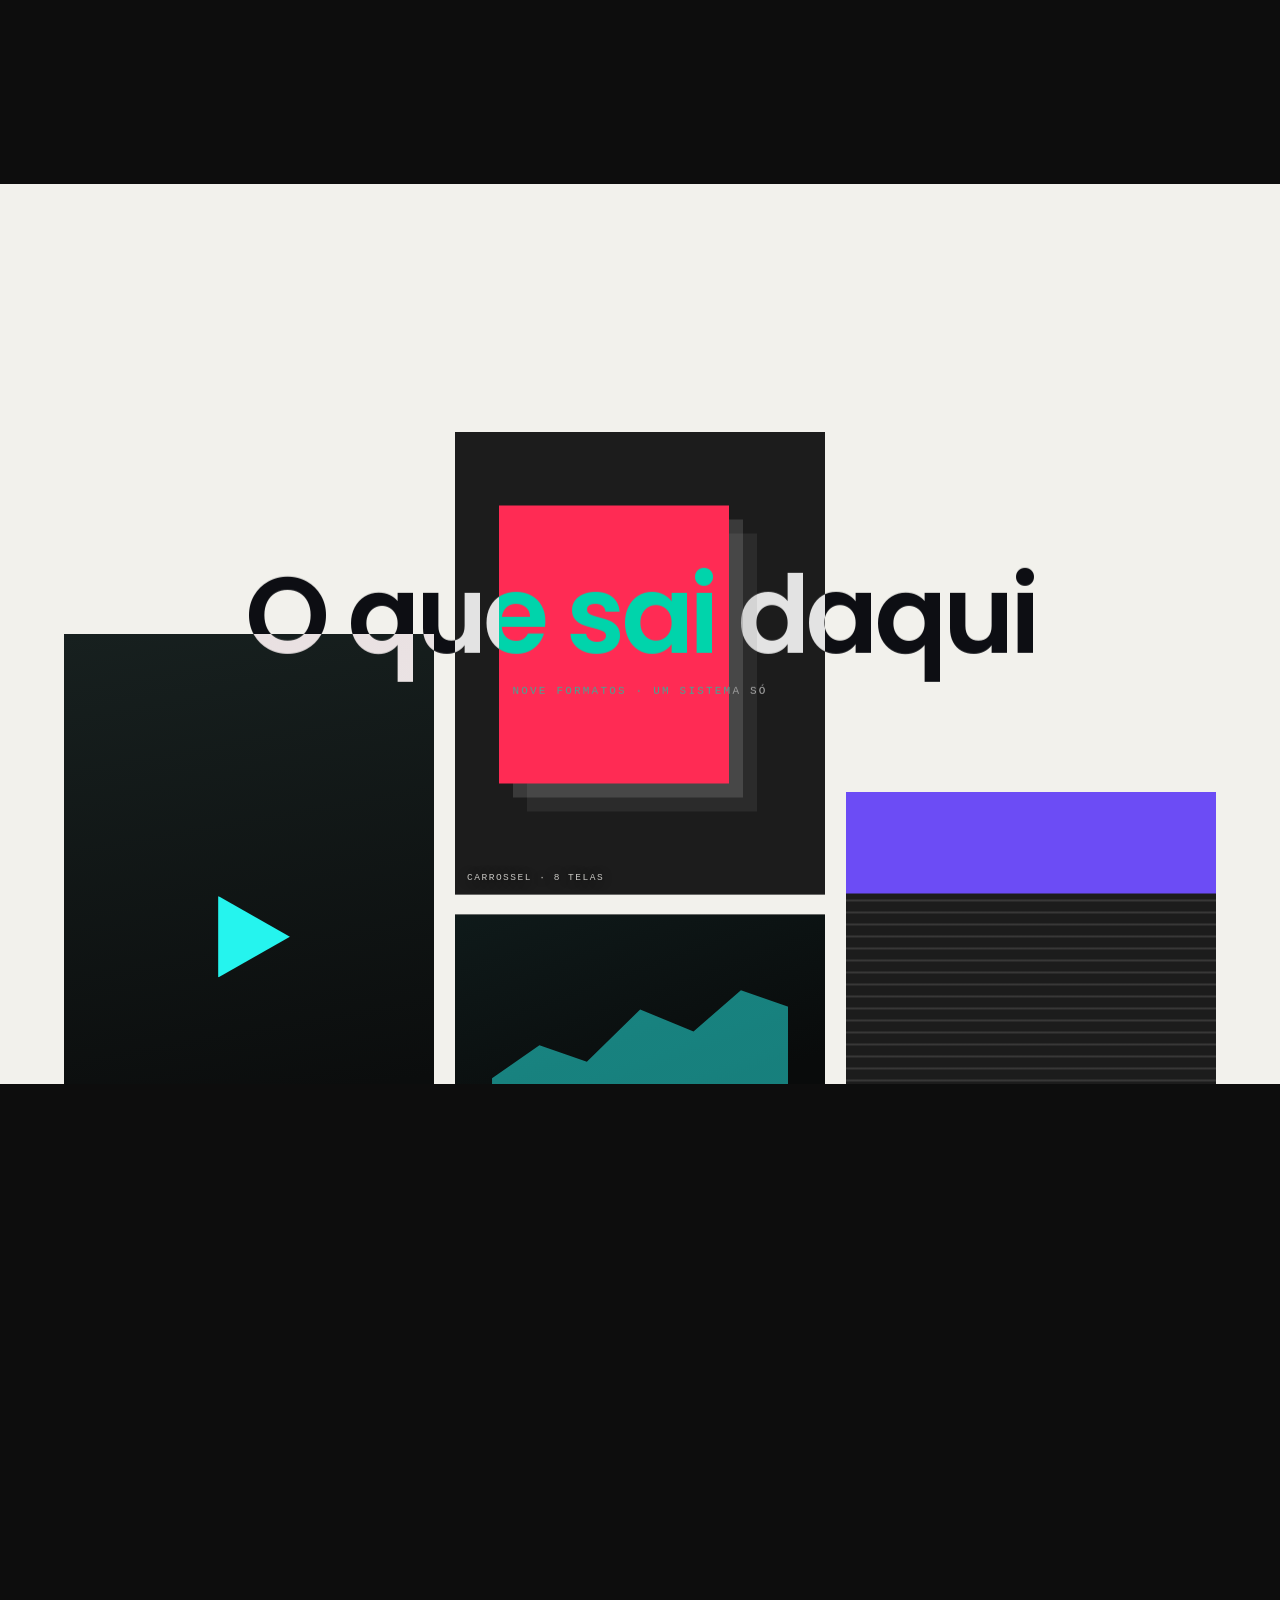
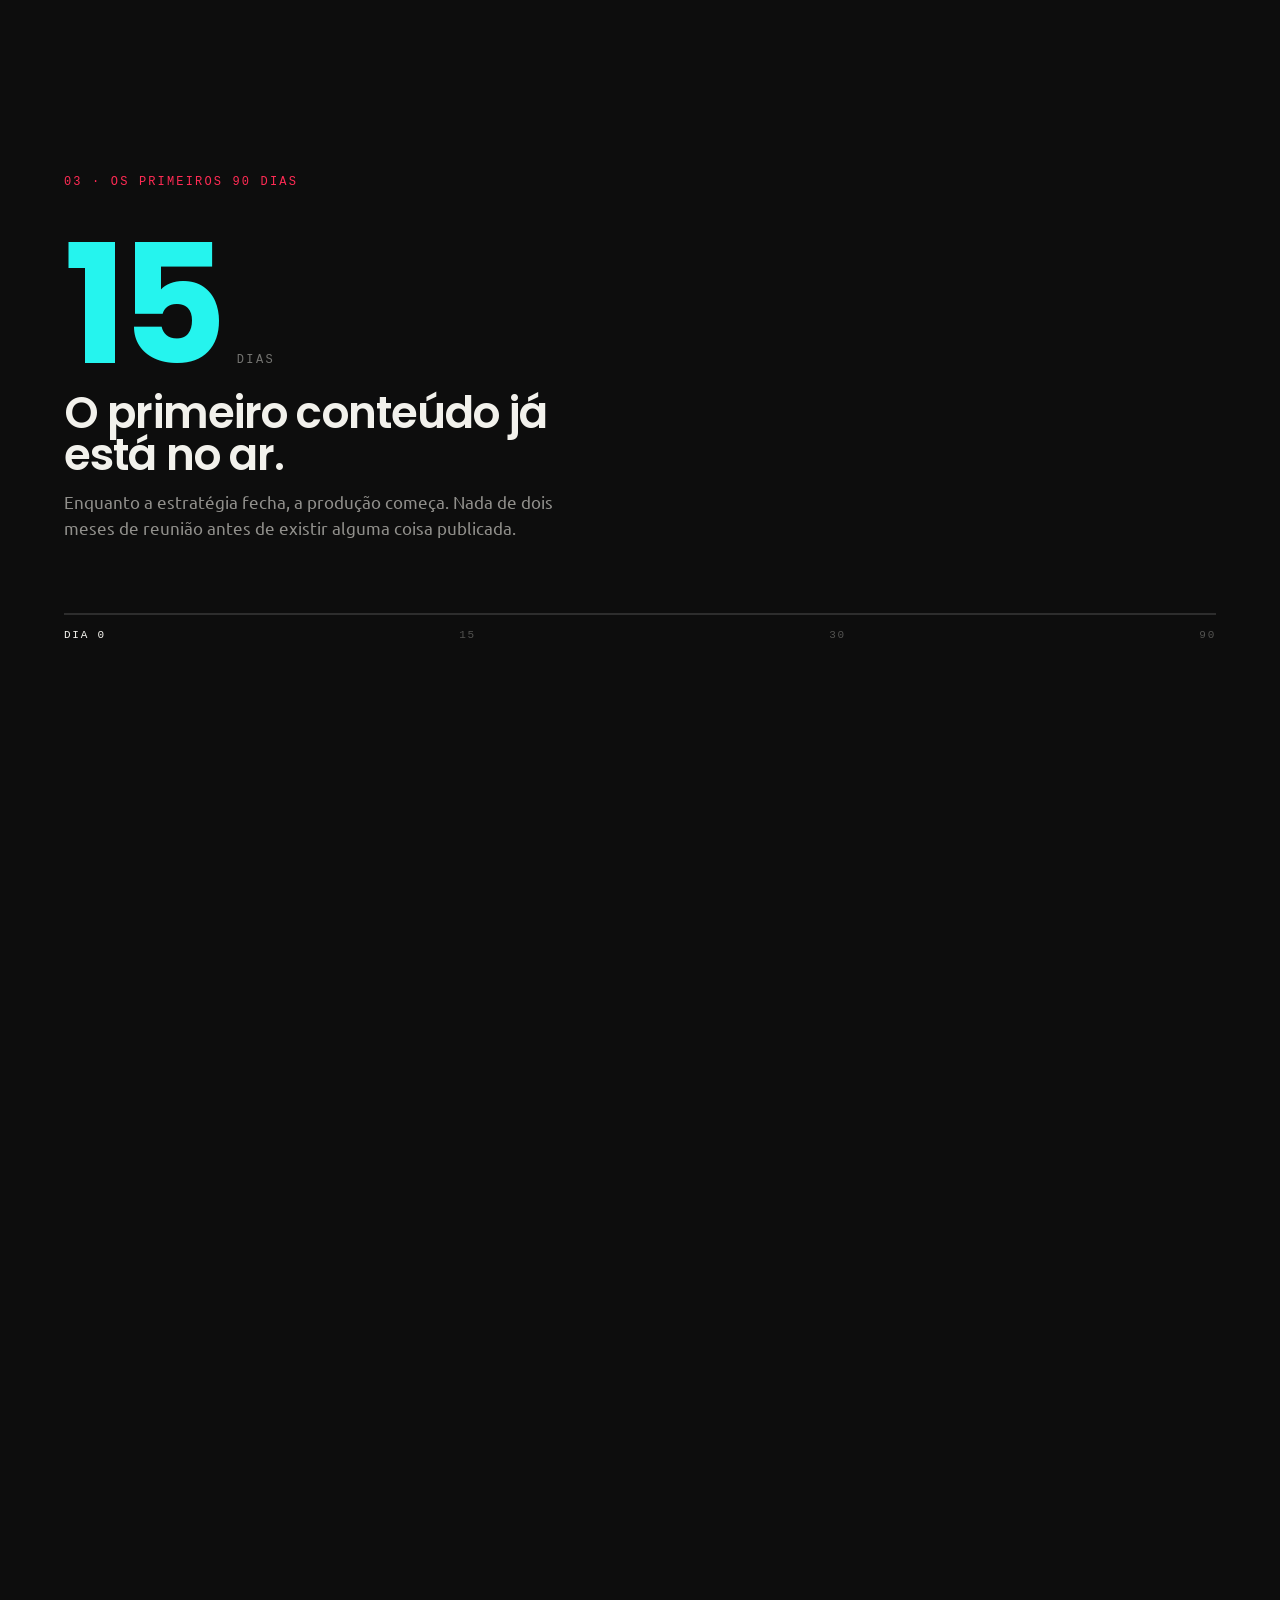
==== commit 4e66dfee: "Lettering do hero do metodo e limpeza dos travessoes no texto Lettering: com line-height .98 e overf" ====
--- a/index.html
+++ b/index.html
@@ -3,10 +3,10 @@
 <head>
 <meta charset="utf-8">
 <meta name="viewport" content="width=device-width, initial-scale=1">
-<title>KP Media — Conhecimento vira alcance. Alcance vira comunidade.</title>
+<title>KP Media · Conhecimento vira alcance. Alcance vira comunidade.</title>
 <meta name="description" content="Estratégia, conteúdo, mídia paga, SEO e GEO, landing pages, funil e e-mail marketing operando como um sistema só.">
 <meta name="theme-color" content="#0D0D0D">
-<meta property="og:title" content="KP Media — Conhecimento vira alcance. Alcance vira comunidade.">
+<meta property="og:title" content="KP Media · Conhecimento vira alcance. Alcance vira comunidade.">
 <meta property="og:description" content="O sistema inteiro de comunicação: estratégia, conteúdo, mídia, busca, funil e base.">
 <meta property="og:type" content="website">
 <link rel="icon" href="data:image/svg+xml,%3Csvg xmlns='http://www.w3.org/2000/svg' viewBox='0 0 32 32'%3E%3Crect width='32' height='32' fill='%230D0D0D'/%3E%3Ctext x='16' y='25' font-family='Poppins,Ubuntu,sans-serif' font-size='30' font-weight='700' fill='%23FF2B54' text-anchor='middle'%3Ep%3C/text%3E%3C/svg%3E">
@@ -33,7 +33,7 @@
 <div id="palco">
 <header class="nav" id="nav">
   <div class="wrap nav__in">
-    <a href="index.html" class="logo" aria-label="KP Media — início"><span class="k">k</span><span class="p">p</span></a>
+    <a href="index.html" class="logo" aria-label="KP Media, início"><span class="k">k</span><span class="p">p</span></a>
     <nav class="nav__links" id="menu">
       <a href="index.html" aria-current="page">Início</a>
       <a href="servicos.html">Serviços</a>
@@ -59,7 +59,7 @@
         <span class="mask"><span>Conhecimento vira alcance<span class="dot-c">.</span></span></span>
         <span class="mask"><span>Alcance vira comunidade<span class="dot-r">.</span></span></span>
       </h1>
-      <p class="rise hero__saida" data-delay="2">A KP Media constrói o sistema inteiro de comunicação: estratégia, conteúdo, mídia paga, SEO e GEO, landing pages, funil e e-mail marketing operando como uma coisa só — e melhorando a cada ciclo.</p>
+      <p class="rise hero__saida" data-delay="2">A KP Media constrói o sistema inteiro de comunicação: estratégia, conteúdo, mídia paga, SEO e GEO, landing pages, funil e e-mail marketing. Tudo operando como uma coisa só, e melhorando a cada ciclo.</p>
       <div class="hero__cta rise hero__saida" data-delay="3">
         <a href="contato.html" class="btn btn--ciano" data-magnet><span>Começar uma conversa</span></a>
         <a href="servicos.html" class="btn btn--ghost"><span>Ver o que fazemos</span></a>
@@ -104,7 +104,7 @@
             <span class="l"><i>antes de</i></span>
             <span class="l"><i>execução</i></span>
           </h3>
-          <p>Primeiro a leitura do cenário, os pilares e a meta. Depois a produção — nunca o contrário.</p>
+          <p>Primeiro a leitura do cenário, os pilares e a meta. Depois a produção. Nunca o contrário.</p>
           <span class="wipe__tag">Plano antes de peça</span>
         </div>
       </div>
@@ -159,7 +159,7 @@
       <div class="oclu__camada" aria-hidden="true"><h2 class="tras">SISTEMA</h2></div>
       <div class="obj" aria-hidden="true"><span class="k">k</span><span class="p">p</span></div>
       <div class="oclu__camada" aria-hidden="true" style="z-index:6"><h2 class="frente">SISTEMA</h2></div>
-      <p class="cap">Estratégia, conteúdo, mídia, busca, funil e base — a marca no centro de tudo.</p>
+      <p class="cap">A marca no centro de tudo: estratégia, conteúdo, mídia, busca, funil e base.</p>
     </div>
   </div>
 </section>
@@ -253,7 +253,7 @@
         <div class="linha__item">
           <div class="linha__dia"><b>90</b><span>dias</span></div>
           <h3>O sistema completo rodando.</h3>
-          <p>Conteúdo, mídia, busca, landing e base conversando entre si — e o relatório que fecha o trimestre terminando em decisão, não em print.</p>
+          <p>Conteúdo, mídia, busca, landing e base conversando entre si. E o relatório que fecha o trimestre termina em decisão, não em print.</p>
         </div>
       </div>
       <div class="linha__eixo" aria-hidden="true">
@@ -332,7 +332,7 @@
   <div class="wrap">
     <span class="label rise">03 · Contato</span>
     <h2 class="rise" data-delay="1" style="margin-top:18px">Vamos montar o seu sistema<span class="dot-c">.</span></h2>
-    <p class="rise" data-delay="2">Conte onde a marca está hoje e o que precisa acontecer. Em até 2 dias úteis você recebe uma leitura do cenário — com as frentes que fazem sentido começar, e as que podem esperar.</p>
+    <p class="rise" data-delay="2">Conte onde a marca está hoje e o que precisa acontecer. Em até 2 dias úteis você recebe uma leitura do cenário, com as frentes que fazem sentido começar agora e as que podem esperar.</p>
     <div class="cta__row rise" data-delay="3">
       <a href="contato.html" class="btn btn--rosa" data-magnet><span>Pedir uma leitura</span></a>
       <a href="mailto:contato@kpmedia.com.br" class="btn btn--claro"><span>contato@kpmedia.com.br</span></a>
--- a/assets/css/style.css
+++ b/assets/css/style.css
@@ -32,7 +32,7 @@
 body{
   margin:0;background:var(--preto);color:var(--corpo-escuro);
   font-family:var(--texto);font-size:17px;line-height:1.6;
-  -webkit-font-smoothing:antialiased;overflow-x:hidden;
+  -webkit-font-smoothing:antialiased;overflow-x:clip;
 }
 img{max-width:100%;display:block}
 a{color:inherit}
@@ -305,8 +305,13 @@
 .hero--curto h1{font-size:clamp(38px,6vw,80px);margin:22px 0 24px}
 
 /* linhas de título com máscara (efeito de subida) */
-.mask{display:block;overflow:hidden}
-.mask > span{display:block;transform:translateY(110%);transition:transform .9s var(--ease)}
+/* A folga embaixo existe para as vírgulas, o "g" e o "p" caberem: com
+   line-height .98 e overflow:hidden, o corte comia o rabo da pontuação.
+   Ela vai só embaixo (margem negativa devolve o espaço) e o ponto de
+   partida sobe para 126% para o texto continuar escondido no repouso:
+   (.98 + .18) / .98 = 1.184, então 126% cobre em qualquer tamanho. */
+.mask{display:block;overflow:hidden;padding-bottom:.18em;margin-bottom:-.18em}
+.mask > span{display:block;transform:translateY(126%);transition:transform .9s var(--ease)}
 .is-ready .mask > span,.rise.in .mask > span{transform:none}
 .mask:nth-child(2) > span{transition-delay:.08s}
 .mask:nth-child(3) > span{transition-delay:.16s}
@@ -651,7 +656,7 @@
 .horiz{position:relative}
 .horiz__pin{
   position:sticky;top:0;height:100vh;display:flex;flex-direction:column;justify-content:center;
-  gap:32px;overflow:hidden;
+  gap:32px;overflow:clip;
 }
 .horiz__topo{display:flex;justify-content:space-between;align-items:flex-end;gap:24px;
   max-width:var(--max);margin:0 auto;padding-inline:var(--gut);width:100%}
@@ -688,13 +693,13 @@
 
 /* ---- Luz seguindo o cursor nos cards ---- */
 @media (pointer:fine){
-  .card,.horiz__card{--mx:50%;--my:50%}
-  .card::after,.horiz__card::after{
+  .card,.horiz__card,.entrega{--mx:50%;--my:50%}
+  .card::after,.horiz__card::after,.entrega::after{
     content:"";position:absolute;inset:0;pointer-events:none;opacity:0;
     transition:opacity .3s ease;
     background:radial-gradient(240px circle at var(--mx) var(--my),rgba(37,244,238,.13),transparent 62%);
   }
-  .card:hover::after,.horiz__card:hover::after{opacity:1}
+  .card:hover::after,.horiz__card:hover::after,.entrega:hover::after{opacity:1}
 }
 
 @media (prefers-reduced-motion:reduce){
@@ -913,7 +918,7 @@
 }
 
 /* ---- 08. Pipeline de processo (SVG que se desenha) ---- */
-.pipe .scrub__track{height:480vh}
+.pipe .scrub__track{height:360vh}
 .pipe .scrub__stage{display:grid;place-items:center;
   background:radial-gradient(85% 70% at 50% 42%,#101b1a,var(--preto) 72%)}
 .pipe svg{width:min(1080px,94vw);height:auto;overflow:visible}
@@ -1082,67 +1087,100 @@
 }
 
 /* ============================================================
-   CONSOLE DE ESCOPO (efeito 09 — slider de variantes)
-   Escolhe a frente, o palco inteiro recompõe: cor, número,
-   entregáveis e a linha do "você recebe".
+   ESCOPO — fita horizontal travada (efeito 04)
+   As seis frentes passam de lado enquanto a página fica presa.
+   Parada, a seção continua legível: são seis cards em linha,
+   roláveis pelo dedo, com um índice de teclado acima.
    ============================================================ */
-.console{padding:110px 0 100px}
-.console__abas{display:flex;flex-wrap:wrap;gap:2px;margin:40px 0 0;background:var(--linha)}
-.console__abas button{
-  flex:1 1 150px;background:var(--preto);border:0;border-top:2px solid transparent;cursor:pointer;
-  color:rgba(201,200,194,.6);padding:17px 14px;text-align:left;
-  font-family:var(--mono);font-size:11px;letter-spacing:.13em;text-transform:uppercase;
+.horiz--escopo .horiz__topo{align-items:flex-start}
+.horiz--escopo .horiz__topo em{font-style:normal;color:var(--ciano)}
+.horiz--escopo .horiz__topo h2{margin-top:14px;font-size:clamp(26px,3vw,42px);max-width:14ch}
+/* a fita começa alinhada com o título, não na borda da tela */
+.horiz--escopo .horiz__fita{padding-inline:calc(max(0px,(100% - var(--max))/2) + var(--gut))}
+.horiz--escopo .horiz__barra{max-width:calc(var(--max) - var(--gut) * 2)}
+
+.horiz__indice{display:grid;grid-template-columns:1fr 1fr;gap:2px;background:var(--linha);
+  border-left:1px solid var(--linha);flex:0 0 auto}
+.horiz__indice button{
+  background:var(--preto);border:0;border-top:2px solid transparent;cursor:pointer;
+  color:rgba(201,200,194,.55);padding:11px 14px;text-align:left;display:flex;gap:9px;
+  font-family:var(--mono);font-size:10.5px;letter-spacing:.12em;text-transform:uppercase;
   transition:background .25s ease,color .25s ease,border-color .25s ease;
 }
-.console__abas button:hover{background:var(--grafite);color:var(--off)}
-.console__abas button[aria-selected="true"]{background:var(--grafite);color:var(--off);border-top-color:var(--acento,var(--ciano))}
-.console__palco{
-  display:grid;background:var(--grafite);position:relative;overflow:hidden;
-  border-top:2px solid var(--acento,var(--ciano));transition:border-color .45s ease;
-}
-.console__palco::after{ /* corte 45° da marca, na cor da frente ativa */
-  content:"";position:absolute;top:0;right:0;width:120px;aspect-ratio:1;
-  background:var(--acento,var(--ciano));clip-path:polygon(100% 0,100% 100%,0 0);
-  opacity:.9;transition:background .45s ease;
-}
-.console__fantasma{
-  position:absolute;right:clamp(16px,3vw,48px);bottom:-4%;z-index:0;pointer-events:none;
-  font-family:var(--titulo);font-weight:700;font-size:clamp(160px,26vw,340px);line-height:.8;
-  color:rgba(242,241,236,.035);letter-spacing:-.05em;
-}
-.console__painel{
-  grid-area:1/1;display:grid;grid-template-columns:1fr 1fr;gap:clamp(28px,4vw,64px);
-  padding:clamp(34px,4.4vw,60px);position:relative;z-index:1;
-  opacity:0;pointer-events:none;transform:translateY(16px);
-  transition:opacity .42s var(--ease),transform .42s var(--ease);
-}
-.console__painel.on{opacity:1;pointer-events:auto;transform:none}
-.console__painel h3{font-size:clamp(26px,3.2vw,42px);color:var(--off);margin:14px 0 14px}
-.console__painel > div > p{font-size:16px;color:rgba(201,200,194,.75);max-width:42ch}
-.console__recebe{
-  margin-top:26px;padding-top:20px;border-top:1px solid var(--linha);
-  font-size:15px;color:rgba(201,200,194,.9);max-width:42ch;
-}
-.console__recebe b{color:var(--acento,var(--ciano));font-weight:400;font-family:var(--mono);
-  font-size:11px;letter-spacing:.16em;text-transform:uppercase;display:block;margin-bottom:8px}
-.console__lista{list-style:none;margin:0;padding:0;align-self:center}
-.console__lista li{
-  display:flex;gap:14px;align-items:baseline;padding:13px 0;border-bottom:1px solid var(--linha);
-  font-size:15.5px;color:rgba(201,200,194,.85);
-  opacity:0;transform:translateX(12px);transition:opacity .4s var(--ease),transform .4s var(--ease);
-}
-.console__painel.on .console__lista li{opacity:1;transform:none}
-.console__painel.on .console__lista li:nth-child(1){transition-delay:.06s}
-.console__painel.on .console__lista li:nth-child(2){transition-delay:.12s}
-.console__painel.on .console__lista li:nth-child(3){transition-delay:.18s}
-.console__painel.on .console__lista li:nth-child(4){transition-delay:.24s}
-.console__painel.on .console__lista li:nth-child(5){transition-delay:.30s}
-.console__lista li i{font-style:normal;font-family:var(--mono);font-size:11px;
+.horiz__indice button i{font-style:normal;color:rgba(242,241,236,.28)}
+.horiz__indice button:hover{background:var(--grafite);color:var(--off)}
+.horiz__indice button:focus-visible{outline:2px solid var(--ciano);outline-offset:-2px}
+.horiz__indice button[aria-current="true"]{background:var(--grafite);color:var(--off);
+  border-top-color:var(--acento,var(--ciano))}
+.horiz__indice button[aria-current="true"] i{color:var(--acento,var(--ciano))}
+
+.horiz__card[data-cor=ciano]{--acento:var(--ciano)}
+.horiz__card[data-cor=rosa]{--acento:var(--rosa)}
+.horiz__card[data-cor=amarelo]{--acento:var(--amarelo)}
+.horiz__card[data-cor=violeta]{--acento:var(--violeta)}
+.horiz__card[data-cor]::before{background:var(--acento)}
+
+.frente{flex:0 0 min(540px,84vw);min-height:0;overflow:hidden;padding:32px 30px 30px;gap:18px}
+.frente header{display:block}
+.frente h3{font-size:clamp(24px,2.6vw,34px);color:var(--off);margin:8px 0 10px;line-height:1.05}
+.frente header p{font-size:15px;color:rgba(201,200,194,.72);margin:0;max-width:44ch}
+.frente__lista{list-style:none;margin:0;padding:0}
+.frente__lista li{
+  display:flex;gap:12px;align-items:baseline;padding:9px 0;border-bottom:1px solid var(--linha);
+  font-size:14.5px;color:rgba(201,200,194,.88);
+}
+.frente__lista li:last-child{border-bottom:0}
+.frente__lista li i{font-style:normal;font-family:var(--mono);font-size:10.5px;
   color:var(--acento,var(--ciano));flex:0 0 auto}
+.frente__recebe{
+  margin:auto 0 0;padding-top:16px;border-top:1px solid var(--linha);
+  font-size:14.5px;color:rgba(201,200,194,.92);position:relative;z-index:1;
+}
+.frente__recebe b{color:var(--acento,var(--ciano));font-weight:400;font-family:var(--mono);
+  font-size:10.5px;letter-spacing:.16em;text-transform:uppercase;display:block;margin-bottom:6px}
+.frente__fantasma{
+  position:absolute;right:-6px;bottom:-8%;z-index:0;pointer-events:none;
+  font-family:var(--titulo);font-weight:700;font-size:clamp(120px,13vw,200px);line-height:.8;
+  color:rgba(242,241,236,.04);letter-spacing:-.05em;
+}
+@media (max-width:960px){
+  .horiz__indice{grid-template-columns:1fr 1fr;width:100%;border-left:0;margin-top:22px}
+  .horiz--escopo .horiz__topo{flex-direction:column;align-items:stretch}
+  .frente{flex-basis:min(420px,84vw)}
+}
+@media (max-width:560px){
+  .horiz__indice{grid-template-columns:1fr}
+  .frente__fantasma{display:none}
+}
+
+/* ============================================================
+   ENTREGÁVEIS — grade estática
+   A página só carrega uma fita horizontal (a do escopo);
+   aqui a leitura é de relance, tudo visível de uma vez.
+   ============================================================ */
+.entregas{padding:110px 0 100px}
+.entregas__topo{display:flex;justify-content:space-between;align-items:flex-end;gap:28px;
+  margin-bottom:38px;flex-wrap:wrap}
+.entregas__topo h2{font-size:clamp(28px,3.6vw,48px);color:var(--off);margin-top:14px}
+.entregas__topo > p{max-width:36ch;font-size:15px;color:rgba(201,200,194,.6);margin:0}
+.entregas__grade{display:grid;grid-template-columns:repeat(6,1fr);gap:2px;background:var(--linha)}
+.entrega{
+  grid-column:span 2;background:var(--grafite);padding:30px 26px;position:relative;
+  display:flex;flex-direction:column;gap:11px;
+}
+.entrega:nth-child(4),.entrega:nth-child(5){grid-column:span 3}
+.entrega::before{content:"";position:absolute;top:0;left:0;right:0;height:3px;background:var(--acento,var(--ciano))}
+.entrega[data-cor=ciano]{--acento:var(--ciano)}
+.entrega[data-cor=rosa]{--acento:var(--rosa)}
+.entrega[data-cor=amarelo]{--acento:var(--amarelo)}
+.entrega[data-cor=violeta]{--acento:var(--violeta)}
+.entrega h3{font-size:22px;color:var(--off);margin-top:4px}
+.entrega p{font-size:15px;color:rgba(201,200,194,.7);margin:0}
+.entrega b{margin-top:auto;padding-top:8px;font-family:var(--mono);font-size:11.5px;letter-spacing:.16em;
+  text-transform:uppercase;color:rgba(242,241,236,.4);font-weight:400}
 @media (max-width:860px){
-  .console__painel{grid-template-columns:1fr;gap:22px}
-  .console__abas button{flex:1 1 46%}
-  .console__fantasma{display:none}
+  .entregas__grade{grid-template-columns:1fr}
+  .entrega,.entrega:nth-child(4),.entrega:nth-child(5){grid-column:auto}
 }
 
 /* ============================================================
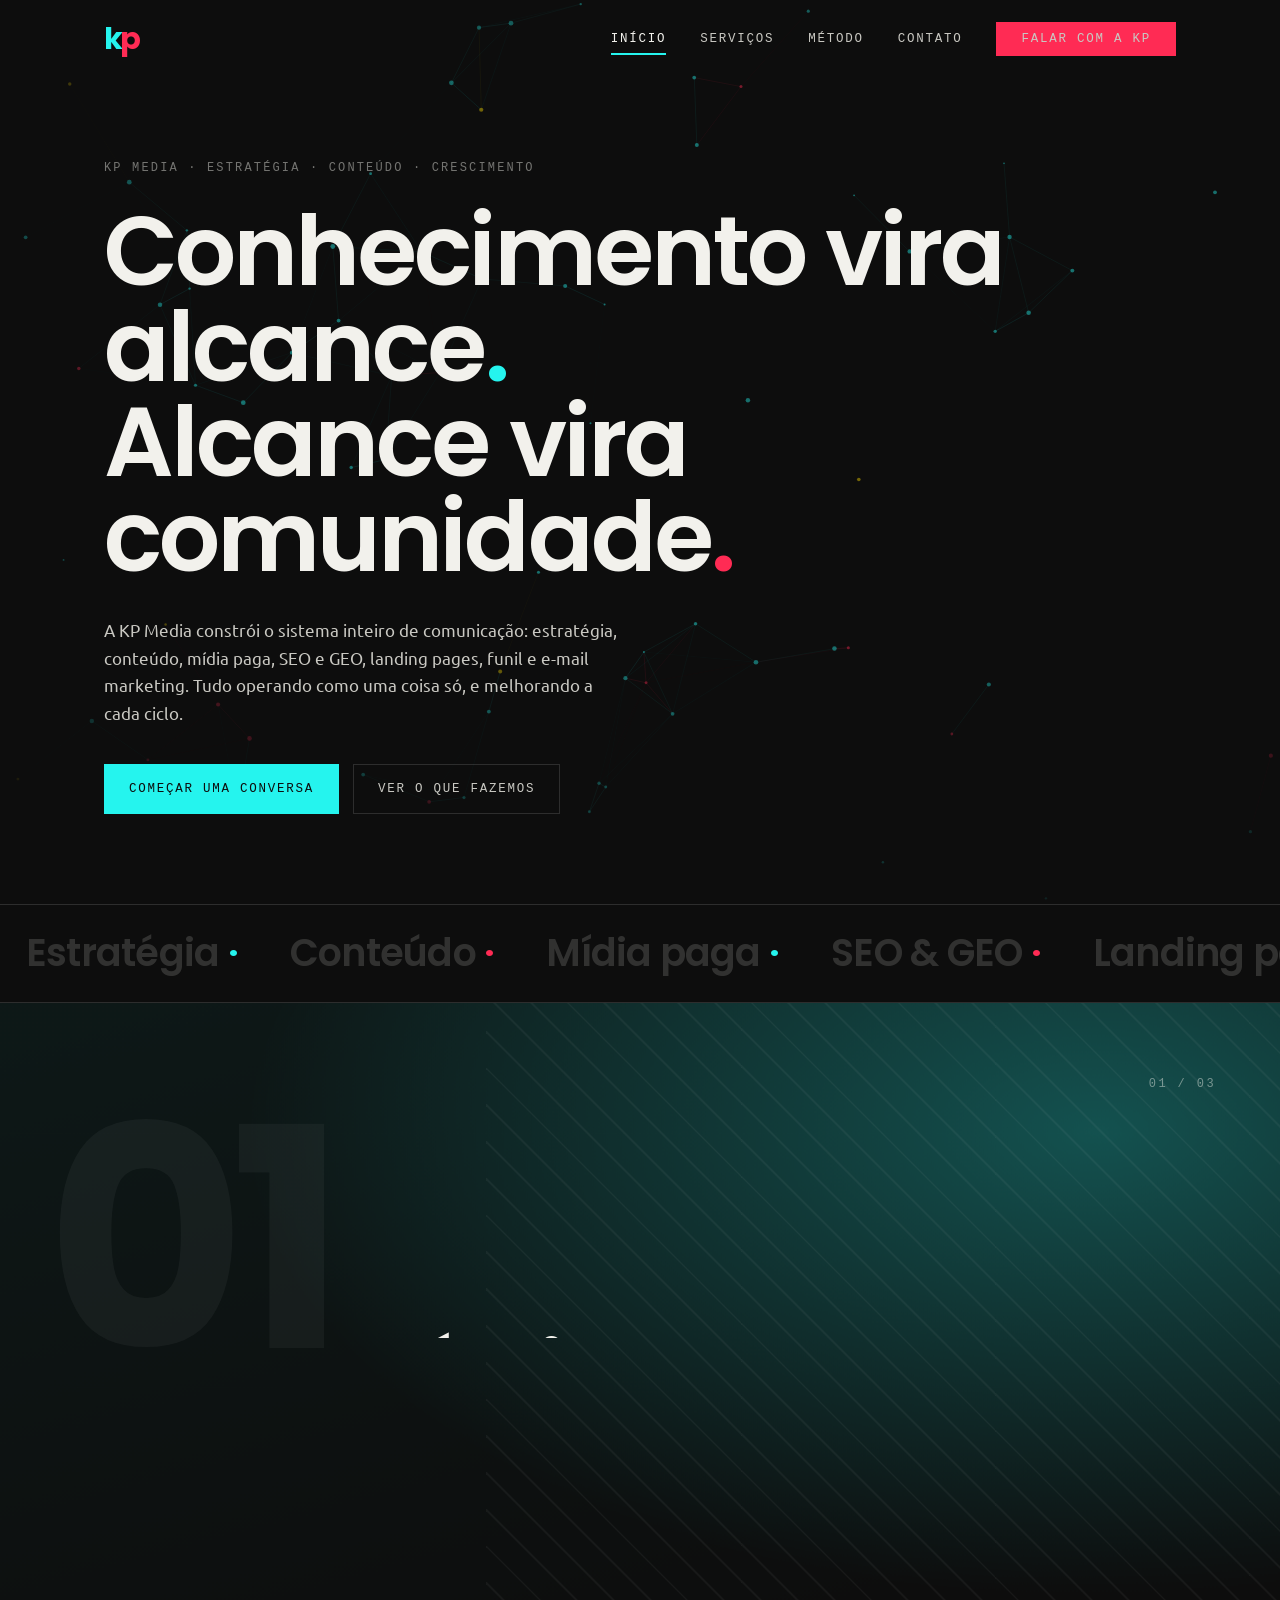
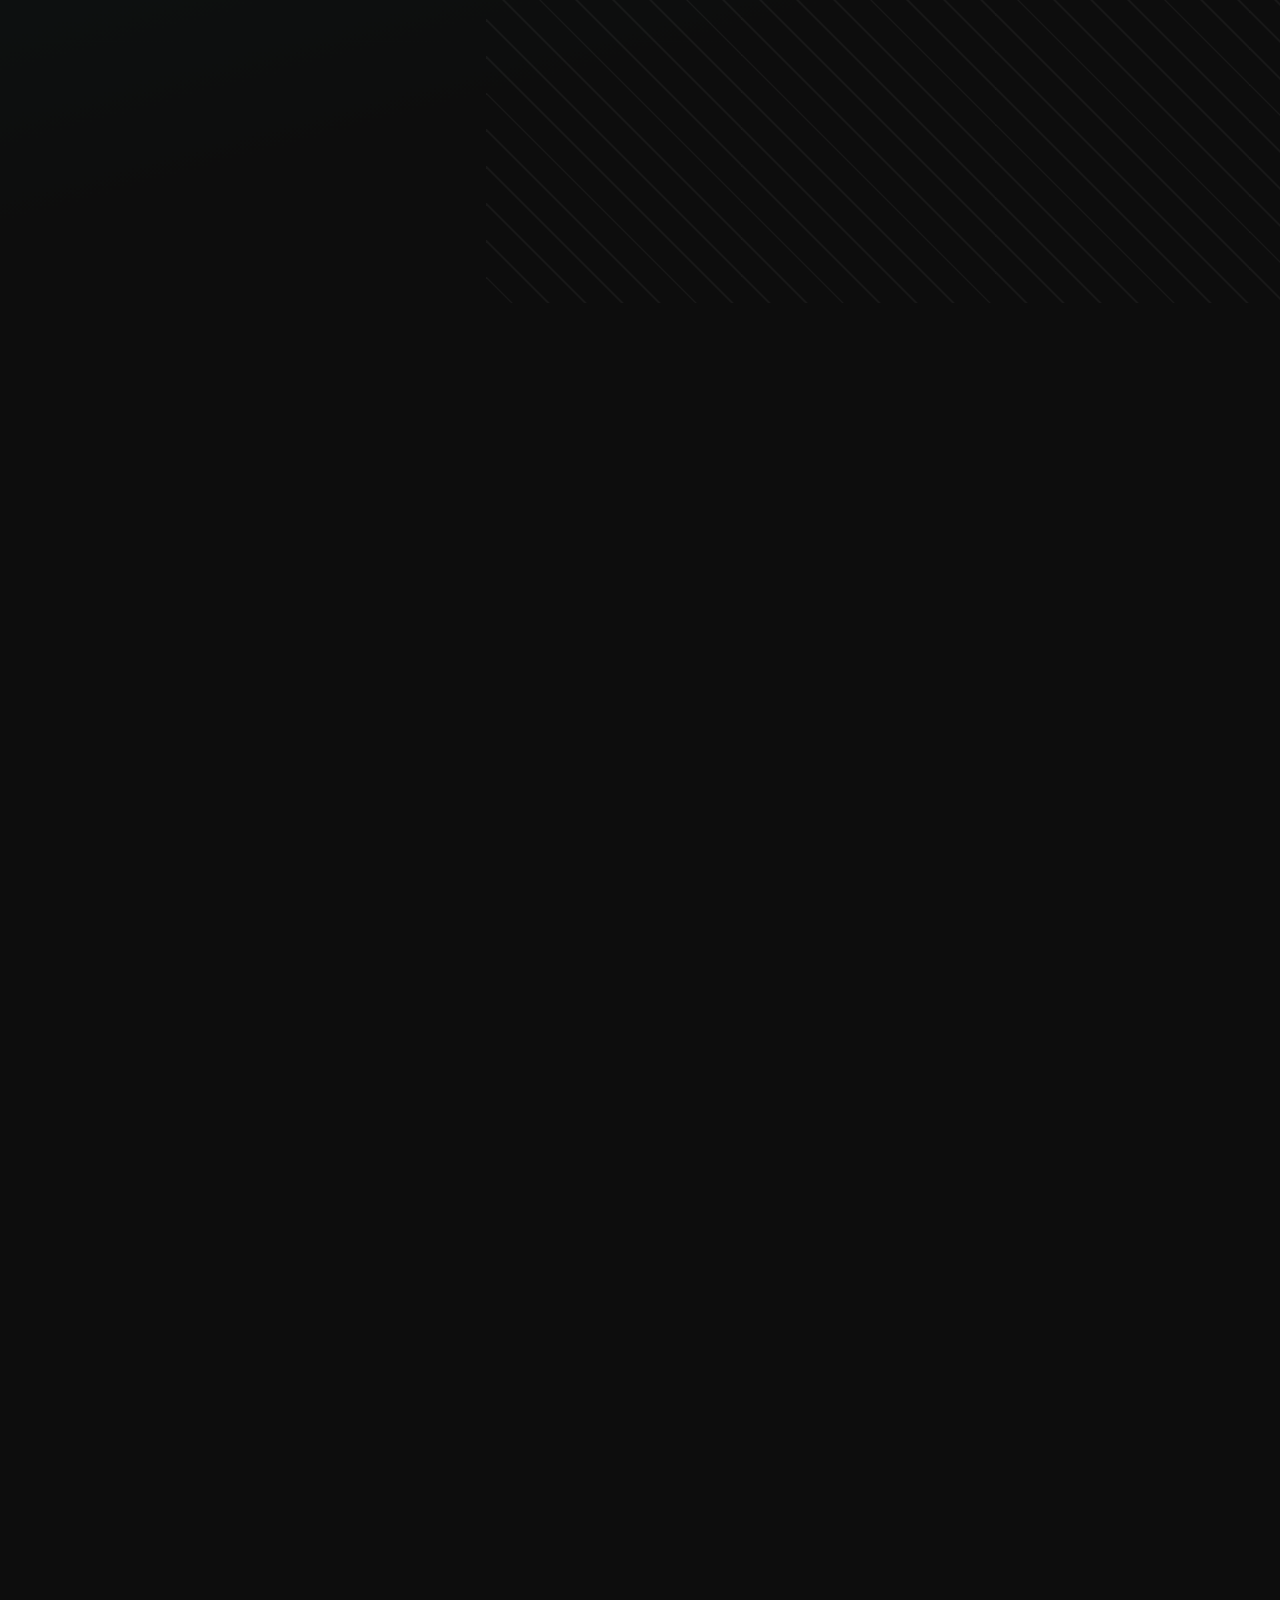
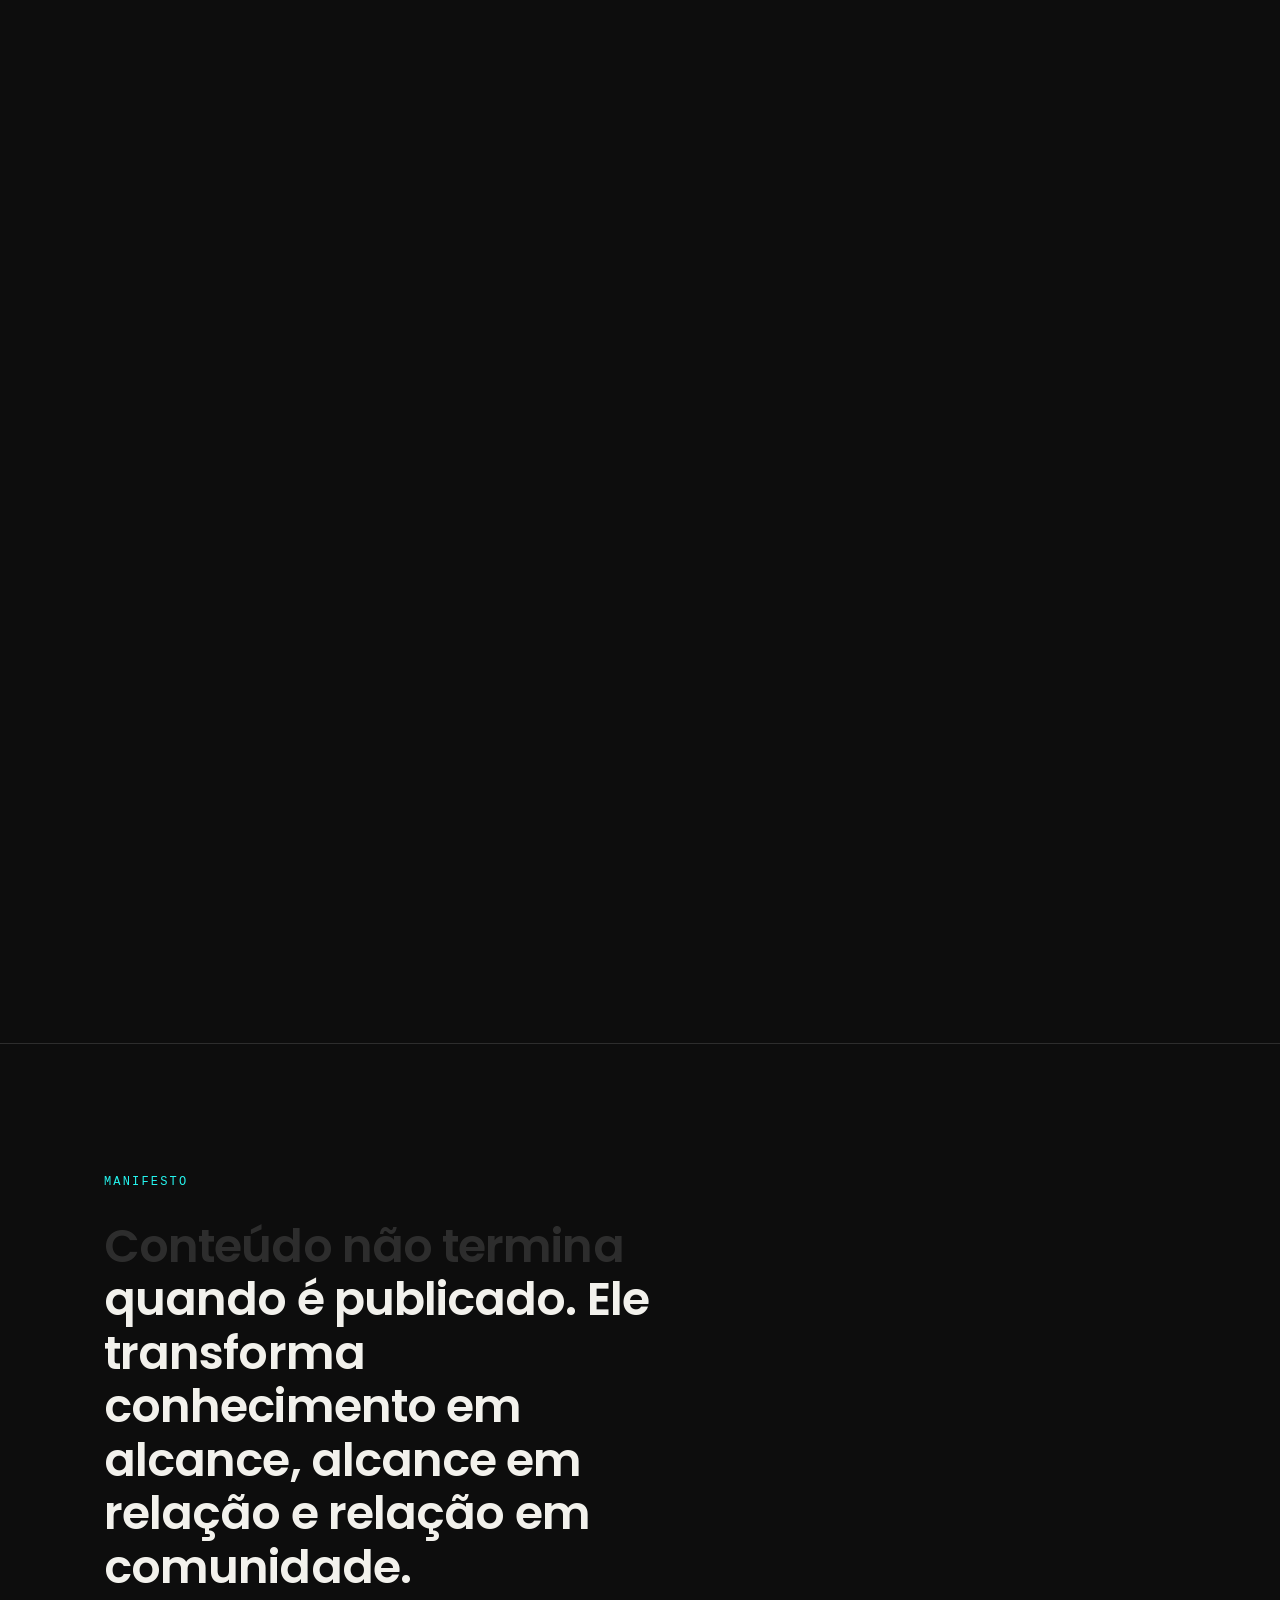
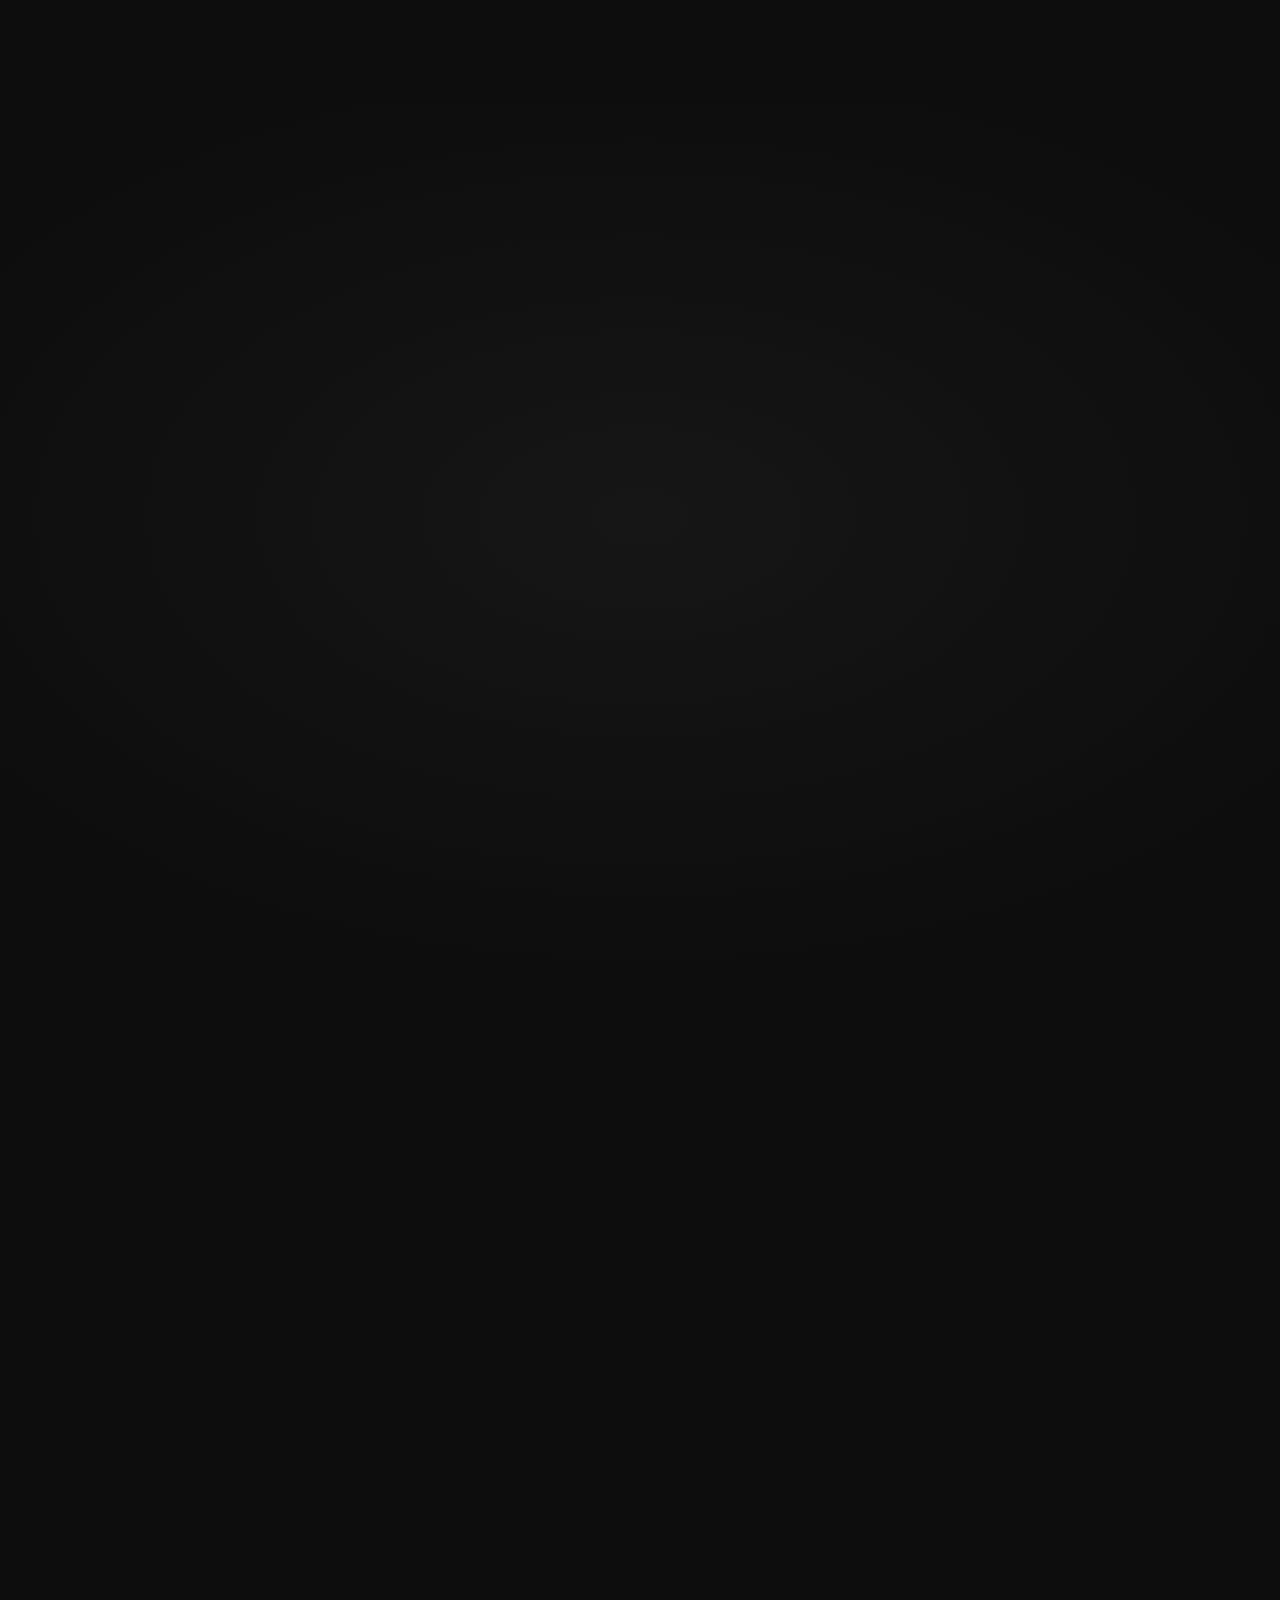
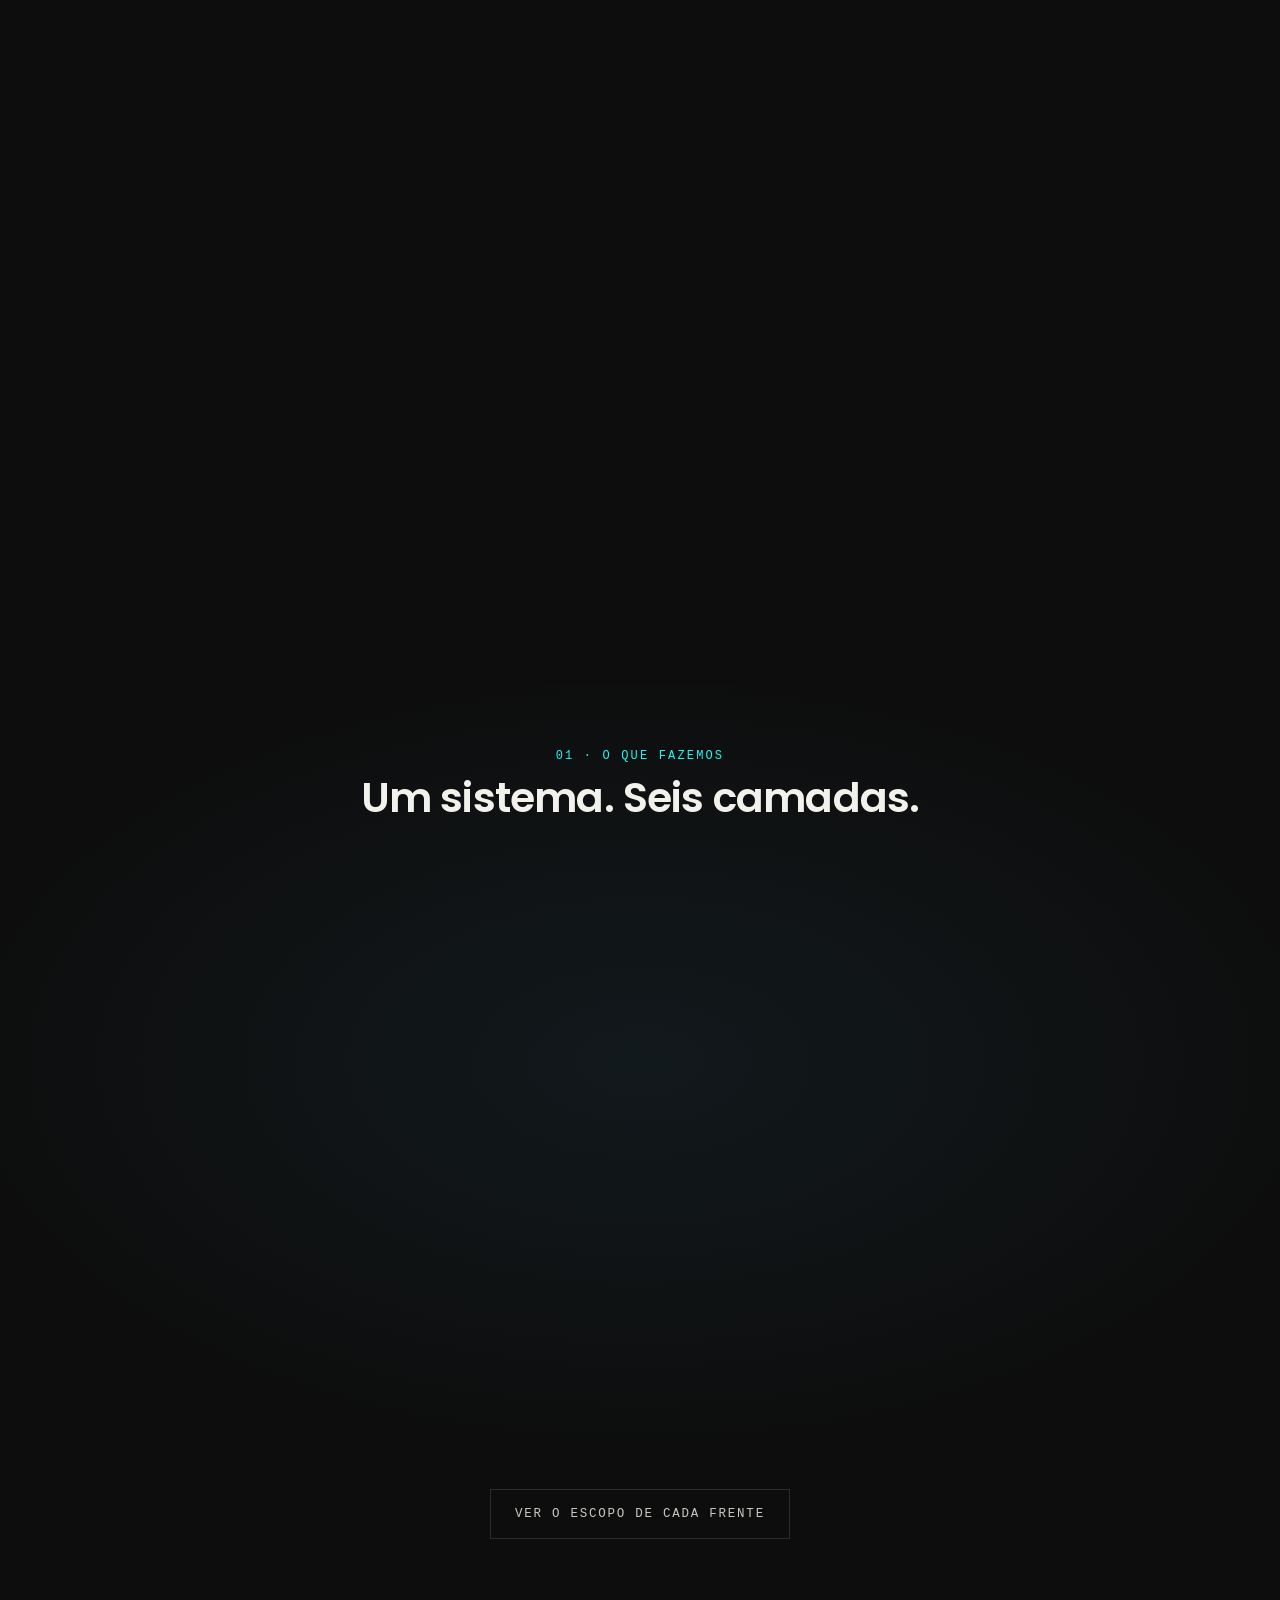
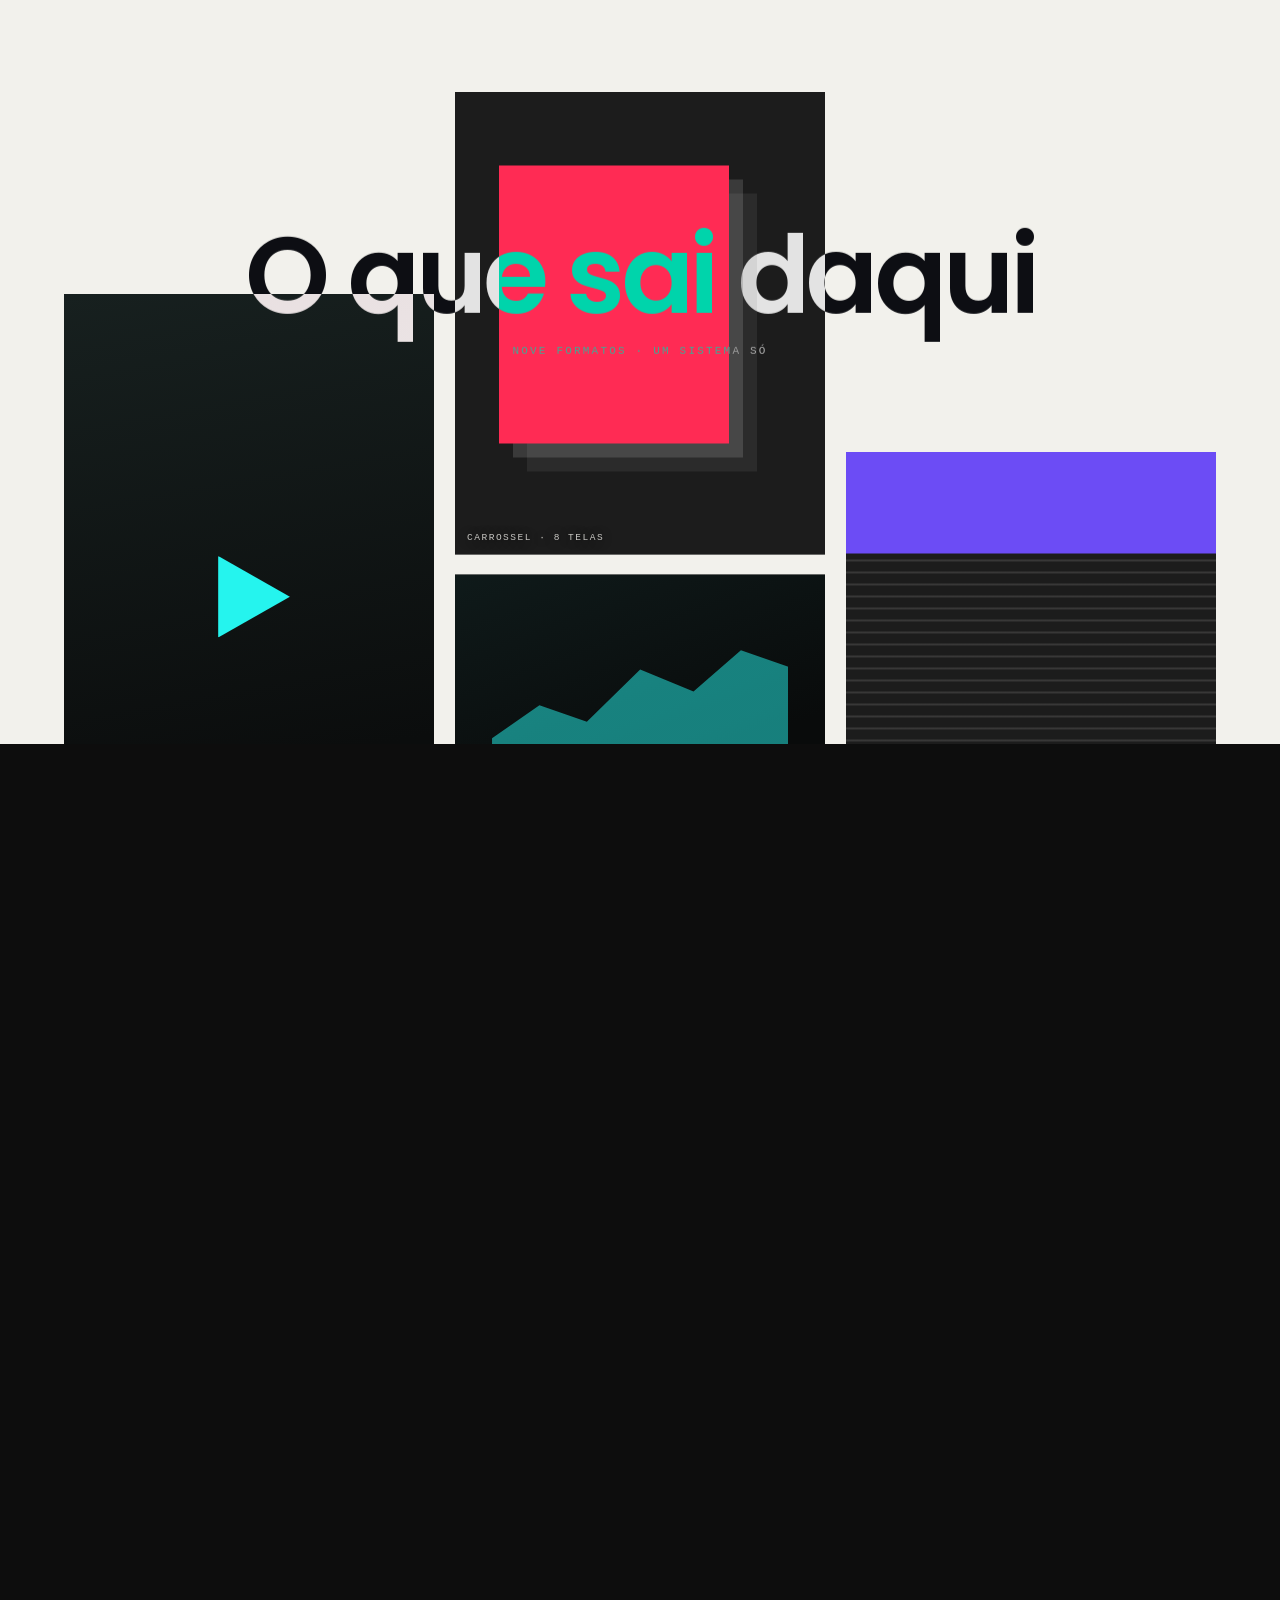
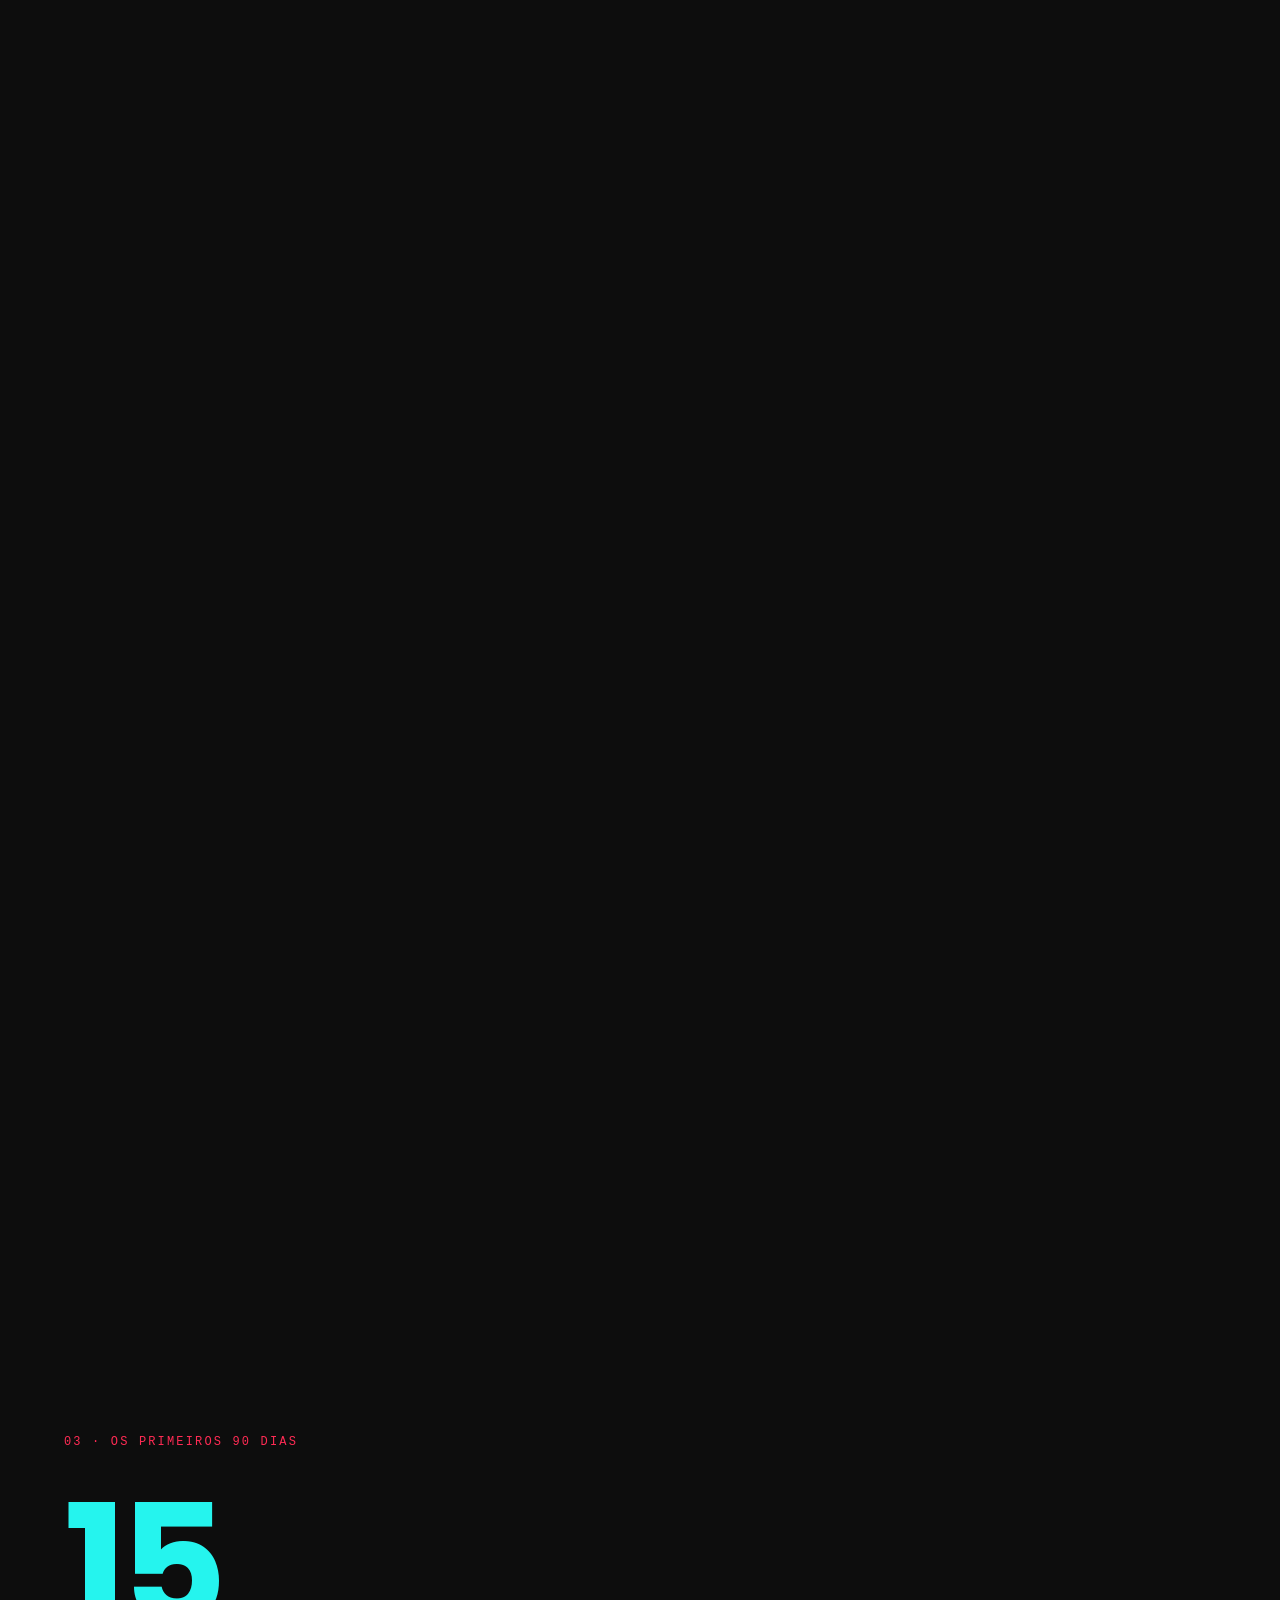
==== commit 6e440d0d: "Home: a secao SISTEMA troca a oclusao (07) pelo mergulho por zoom (22) O efeito 07 pede recorte PNG " ====
--- a/index.html
+++ b/index.html
@@ -152,14 +152,40 @@
   </div>
 </section>
 
-<!-- ============================ OCLUSÃO (a marca no meio do sistema) ============================ -->
-<section class="scrub oclu" aria-label="Sistema">
-  <div class="scrub__track">
-    <div class="scrub__stage">
-      <div class="oclu__camada" aria-hidden="true"><h2 class="tras">SISTEMA</h2></div>
-      <div class="obj" aria-hidden="true"><span class="k">k</span><span class="p">p</span></div>
-      <div class="oclu__camada" aria-hidden="true" style="z-index:6"><h2 class="frente">SISTEMA</h2></div>
-      <p class="cap">A marca no centro de tudo: estratégia, conteúdo, mídia, busca, funil e base.</p>
+<!-- ============================ MERGULHO (efeito 22 — a câmera atravessa a marca) ============================ -->
+<section class="scrub mergulho" aria-label="O sistema">
+  <div class="scrub__track">
+    <div class="scrub__stage">
+
+      <!-- Cena A: a palavra se compõe letra por letra e a marca pousa no meio dela -->
+      <div class="mg__a">
+        <h2 class="mg__palavra" aria-hidden="true"><i><span>S</span></i><i><span>I</span></i><i><span>S</span></i><i><span>T</span></i><i><span>E</span></i><i><span>M</span></i><i><span>A</span></i></h2>
+        <span class="mg__marca" aria-hidden="true"><i class="k">k</i><i class="p">p</i></span>
+        <p class="mg__cap">A marca no centro de tudo</p>
+      </div>
+
+      <!-- Cena B: o que existe do lado de dentro -->
+      <div class="mg__b">
+        <svg class="mg__fios" viewBox="-100 -100 200 200" aria-hidden="true" focusable="false">
+        <line x1="0.00" y1="-23.00" x2="0.00" y2="-62.00" pathLength="1"/>
+        <line x1="19.92" y1="-11.50" x2="53.69" y2="-31.00" pathLength="1"/>
+        <line x1="19.92" y1="11.50" x2="53.69" y2="31.00" pathLength="1"/>
+        <line x1="0.00" y1="23.00" x2="0.00" y2="62.00" pathLength="1"/>
+        <line x1="-19.92" y1="11.50" x2="-53.69" y2="31.00" pathLength="1"/>
+        <line x1="-19.92" y1="-11.50" x2="-53.69" y2="-31.00" pathLength="1"/>
+        </svg>
+        <span class="mg__nucleo" aria-hidden="true"><i class="k">k</i><i class="p">p</i></span>
+        <ul class="mg__anel">
+        <li style="--a:-90deg" data-cor="ciano"><b>01</b><span>Estratégia</span></li>
+        <li style="--a:-30deg" data-cor="rosa"><b>02</b><span>Conteúdo</span></li>
+        <li style="--a:30deg" data-cor="amarelo"><b>03</b><span>Mídia paga</span></li>
+        <li style="--a:90deg" data-cor="violeta"><b>04</b><span>SEO e GEO</span></li>
+        <li style="--a:150deg" data-cor="ciano"><b>05</b><span>Landing e funil</span></li>
+        <li style="--a:210deg" data-cor="rosa"><b>06</b><span>E-mail e base</span></li>
+        </ul>
+        <p class="mg__nota">nenhuma trabalha sozinha</p>
+      </div>
+
     </div>
   </div>
 </section>
--- a/assets/css/style.css
+++ b/assets/css/style.css
@@ -760,33 +760,98 @@
   color:var(--tom,var(--ciano));font-family:var(--mono);font-size:10.5px;letter-spacing:.18em;
   text-transform:uppercase;will-change:opacity}
 
-/* ---- Oclusão (07) refeita: profundidade por CONTRAMOVIMENTO ----
-   Antes as três camadas dividiam o mesmo centro e viravam mingau.
-   Agora a palavra cheia vai para um lado, a vazada para o outro,
-   e um halo escuro descola o monograma do fundo. ---- */
-.oclu .scrub__track{height:280vh}
-.oclu .scrub__stage{display:grid;place-items:center;overflow:hidden;
-  background:radial-gradient(80% 65% at 50% 45%,var(--grafite),var(--preto) 76%)}
-.oclu__camada{position:absolute;inset:0;display:grid;place-items:center;pointer-events:none}
-.oclu h2{
-  margin:0;font-size:clamp(72px,17vw,250px);letter-spacing:-.045em;line-height:1;
-  white-space:nowrap;will-change:transform;
-}
-.oclu .tras{color:var(--off);opacity:.92}
-.oclu .frente{color:transparent;-webkit-text-stroke:1.5px rgba(37,244,238,.5)}
-.oclu .obj{
-  position:relative;z-index:5;will-change:transform;
-  /* o vazado acompanha o contorno das letras — é isso que separa da palavra */
-  filter:drop-shadow(0 0 16px #0D0D0D) drop-shadow(0 0 16px #0D0D0D) drop-shadow(0 0 6px #0D0D0D);
+/* ---- 22 — TRANSIÇÃO POR ZOOM: a câmera atravessa a marca ----
+   A oclusão (07) saiu daqui: a receita dela exige recorte PNG de um
+   objeto real, e o `kp` é tipografia. O halo preto que fazia as vezes
+   do recorte manchava a palavra. Aqui o movimento tem quatro atos com
+   um respiro no meio, e o ganho é a passagem para dentro do sistema. ---- */
+.mergulho .scrub__track{height:420vh}
+.mergulho .scrub__stage{display:grid;place-items:center;overflow:hidden;
+  background:radial-gradient(80% 65% at 50% 46%,var(--grafite),var(--preto) 78%)}
+
+/* ---- Cena A ---- */
+.mg__a{grid-area:1/1;display:grid;grid-template-rows:auto auto;justify-items:center;
+  align-content:center;gap:clamp(26px,6vh,60px);width:100%;
+  transform-origin:50% 50%;will-change:transform,opacity}
+.mg__palavra{
+  grid-area:1/1;margin:0;display:flex;justify-content:center;
+  font-size:clamp(58px,15vw,220px);letter-spacing:.02em;line-height:1;white-space:nowrap;
+  color:transparent;-webkit-text-stroke:2px rgba(242,241,236,.5);
+}
+/* Cada letra sobe de dentro da própria máscara. Sem isso o atraso entre
+   elas não lê como revelação: lê como letra solta no meio do nada. */
+.mg__palavra i{display:block;font-style:normal;overflow:hidden;
+  padding:0 .04em .08em;margin:0 -.04em -.08em}
+.mg__palavra i span{display:block;will-change:transform}
+.mg__marca{
+  grid-area:1/1;z-index:2;font-family:var(--titulo);font-weight:700;
+  /* mesma base em vw da palavra: no celular a marca vinha maior que o SISTEMA */
+  letter-spacing:-.07em;line-height:1;font-size:clamp(58px,15vw,215px);
+  will-change:transform,opacity;
+}
+.mg__marca .k{color:var(--ciano);font-style:normal}
+.mg__marca .p{color:var(--rosa);font-style:normal;margin-left:-.06em}
+.mg__cap{
+  grid-area:2/1;margin:0;
+  font-family:var(--mono);font-size:11.5px;letter-spacing:.16em;text-transform:uppercase;
+  color:rgba(242,241,236,.55);text-align:center;
+}
+
+/* ---- Cena B: as seis frentes em anel, ligadas ao centro ---- */
+.mg__b{
+  --r:clamp(118px,21vw,272px);
+  grid-area:1/1;position:relative;width:min(100%,720px);aspect-ratio:1;
+  display:grid;place-items:center;opacity:0;will-change:transform,opacity;
+}
+/* O SVG tem o mesmo raio do anel, então os fios param sempre no mesmo
+   lugar em relação aos rótulos, em qualquer largura de tela. */
+.mg__fios{position:absolute;left:50%;top:50%;width:calc(var(--r) * 2);height:calc(var(--r) * 2);
+  transform:translate(-50%,-50%);overflow:visible}
+.mg__fios line{
+  stroke:rgba(37,244,238,.32);stroke-width:.6;fill:none;
+  stroke-dasharray:1;stroke-dashoffset:calc(1 - var(--emerge,0));
+}
+.mg__nucleo{
   font-family:var(--titulo);font-weight:700;letter-spacing:-.07em;line-height:1;
-  font-size:clamp(90px,17vw,240px);
-}
-.oclu .obj .k{color:var(--ciano)}
-.oclu .obj .p{color:var(--rosa);margin-left:-.06em}
-.oclu .cap{position:absolute;left:50%;bottom:8vh;transform:translateX(-50%);z-index:6;
-  max-width:40ch;text-align:center;
-  font-family:var(--mono);font-size:11.5px;letter-spacing:.16em;text-transform:uppercase;
-  color:rgba(242,241,236,.55)}
+  font-size:clamp(46px,7vw,88px);z-index:2;
+}
+.mg__nucleo .k{color:var(--ciano);font-style:normal}
+.mg__nucleo .p{color:var(--rosa);font-style:normal;margin-left:-.06em}
+.mg__anel{list-style:none;margin:0;padding:0;position:absolute;inset:0;width:auto}
+.mg__anel li{
+  position:absolute;left:50%;top:50%;width:12ch;text-align:center;
+  transform:translate(-50%,-50%) rotate(var(--a)) translate(calc(var(--r) * var(--rx,1)))
+            rotate(calc(-1 * var(--a)));
+  display:grid;gap:3px;justify-items:center;
+}
+/* Os quatro das diagonais são caixas largas: sem esse empurrão, a ponta
+   do rótulo chega mais perto do centro que a dos de cima e de baixo. */
+.mg__anel li:nth-child(2),.mg__anel li:nth-child(3),
+.mg__anel li:nth-child(5),.mg__anel li:nth-child(6){--rx:1.14}
+.mg__anel b{font-family:var(--mono);font-size:10.5px;letter-spacing:.16em;font-weight:400;
+  color:var(--acento,var(--ciano))}
+.mg__anel span{font-family:var(--titulo);font-weight:600;letter-spacing:-.01em;
+  font-size:clamp(15px,1.5vw,21px);color:var(--off);line-height:1.15}
+.mg__anel [data-cor=ciano]{--acento:var(--ciano)}
+.mg__anel [data-cor=rosa]{--acento:var(--rosa)}
+.mg__anel [data-cor=amarelo]{--acento:var(--amarelo)}
+.mg__anel [data-cor=violeta]{--acento:var(--violeta)}
+.mg__nota{
+  position:absolute;left:50%;top:100%;margin:10px 0 0;transform:translateX(-50%);white-space:nowrap;
+  font-family:var(--mono);font-size:11px;letter-spacing:.16em;text-transform:uppercase;
+  color:rgba(242,241,236,.4);
+}
+
+/* Sem espaço para o anel: as seis viram grade e os fios saem de cena. */
+@media (max-width:680px){
+  .mg__b{aspect-ratio:auto;width:100%;padding:0 var(--gut);gap:26px;place-items:stretch}
+  .mg__fios{display:none}
+  .mg__nucleo{justify-self:center}
+  .mg__anel{position:static;display:grid;grid-template-columns:1fr 1fr;gap:20px 14px;
+    width:100%;inset:auto}
+  .mg__anel li{position:static;transform:none;width:auto}
+  .mg__nota{position:static;transform:none;white-space:normal;text-align:center}
+}
 
 /* ---- 12 — EXPLOSÃO COM CHAMADAS: o sistema aberto em camadas ----
    Em HTML, não em SVG: no celular o SVG escalava os rótulos para 4px. ---- */
@@ -871,7 +936,6 @@
 .so-mobile{display:none}
 @media (max-width:960px){
   .wipe{padding-bottom:12vh}
-  .oclu .cap{left:50%;transform:translateX(-50%);text-align:center;width:calc(100% - 2*var(--gut))}
 }
 @media (prefers-reduced-motion:reduce){
   .scrub__track{height:auto !important}
@@ -883,10 +947,20 @@
   /* contador e tipo têm versão estática própria (.so-mobile) */
   .contador .scrub__track,.tipo .scrub__track{display:none}
   .so-mobile{display:block !important}
-  .oclu .scrub__stage{min-height:70vh}
-  .oclu__camada{position:static}
-  .oclu h2{position:static}
-  .oclu .frente{display:none}
+  /* Parado, a seção vira dois quadros empilhados: a marca dentro da palavra
+     e, embaixo, as seis frentes em grade. Nenhum transform sobrevive. */
+  .mergulho .scrub__stage{min-height:0;display:block;padding:13vh var(--gut)}
+  .mg__a,.mg__b{grid-area:auto;transform:none !important;opacity:1 !important;margin:0 auto}
+  .mg__a{width:100%;max-width:none;margin-bottom:11vh}
+  .mg__palavra i span{transform:none !important}
+  .mg__marca{transform:none !important}
+  .mg__b{width:100%;max-width:660px;aspect-ratio:auto;display:block;text-align:center}
+  .mg__fios{display:none}
+  .mg__nucleo{display:inline-block}
+  .mg__anel{position:static;inset:auto;display:grid;grid-template-columns:repeat(3,1fr);
+    gap:24px 16px;margin-top:30px;width:100%}
+  .mg__anel li{position:static;transform:none;width:auto}
+  .mg__nota{position:static;transform:none;margin-top:26px;text-align:center;white-space:normal}
   .explode .scrub__track{height:auto}
   .explode .scrub__stage{position:relative;height:auto;min-height:0}
   .ex__peca,.ex__chamada{opacity:1 !important;transform:none !important}
